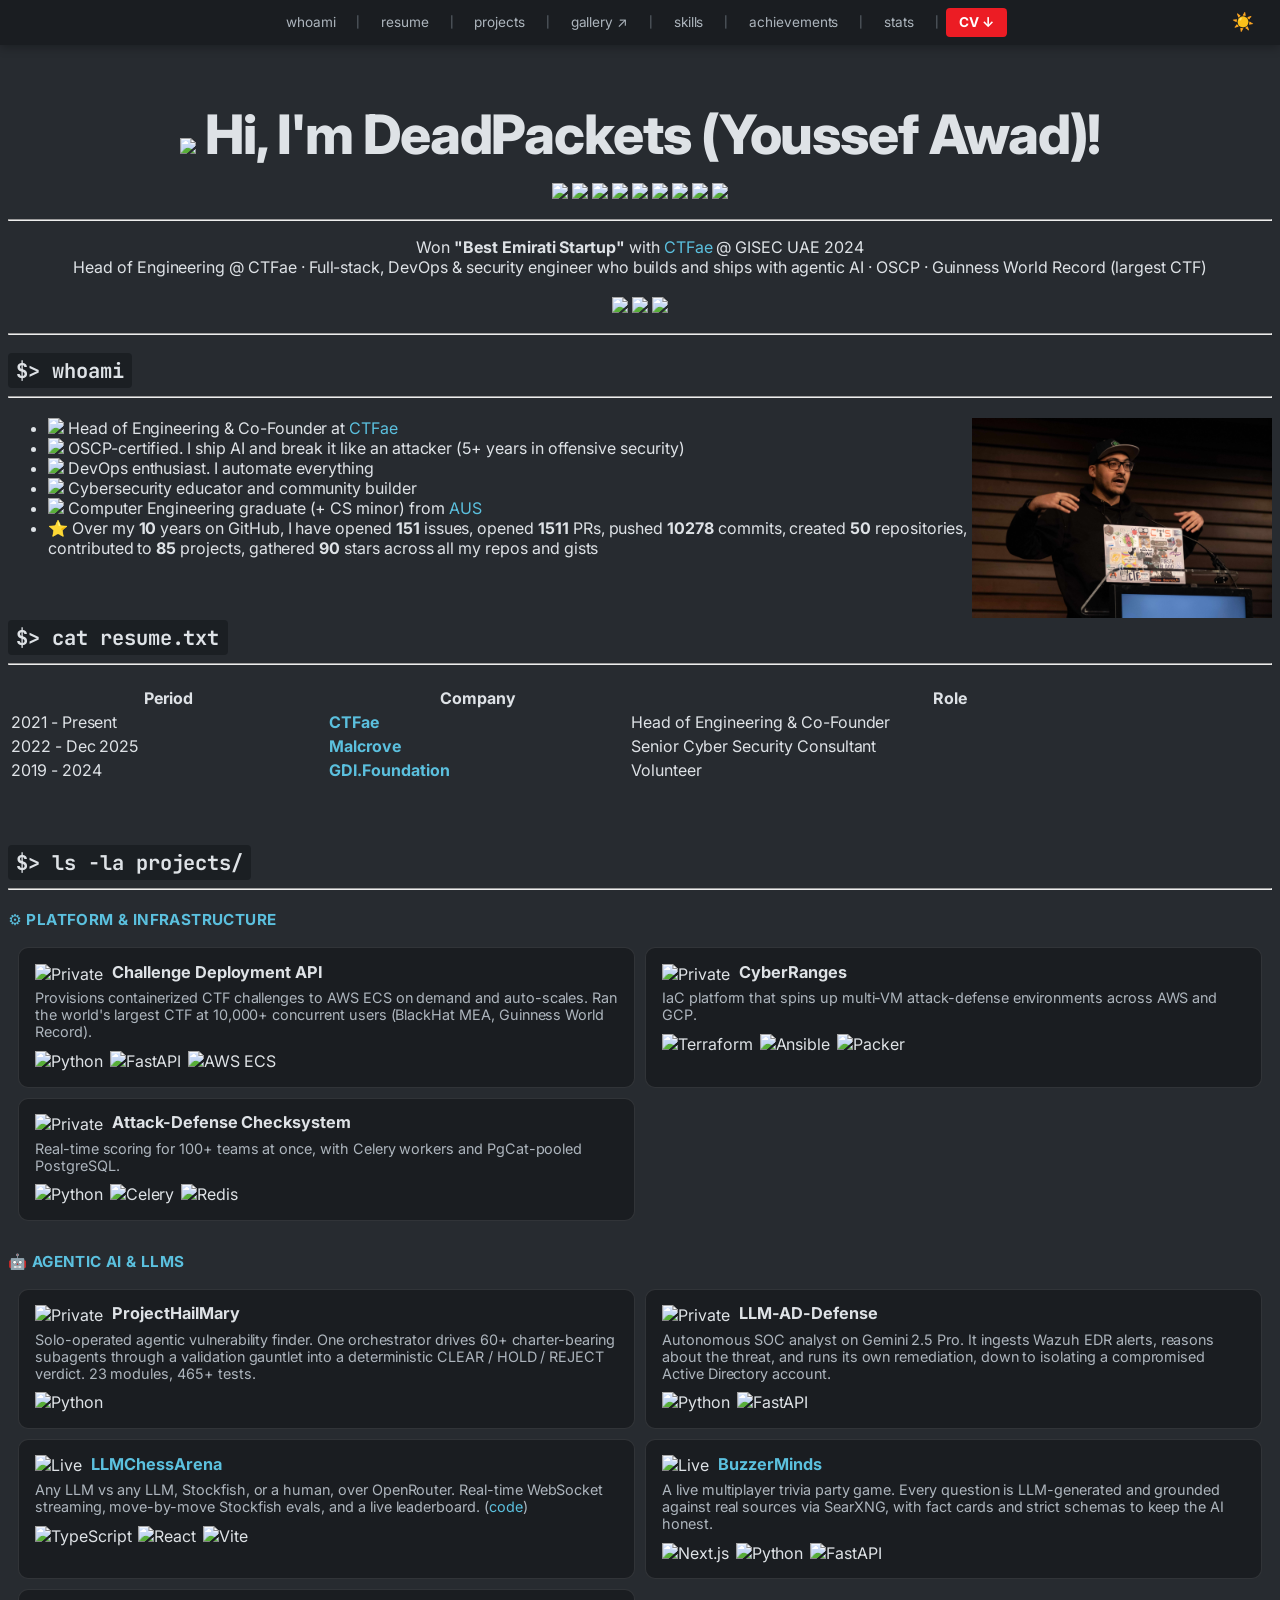
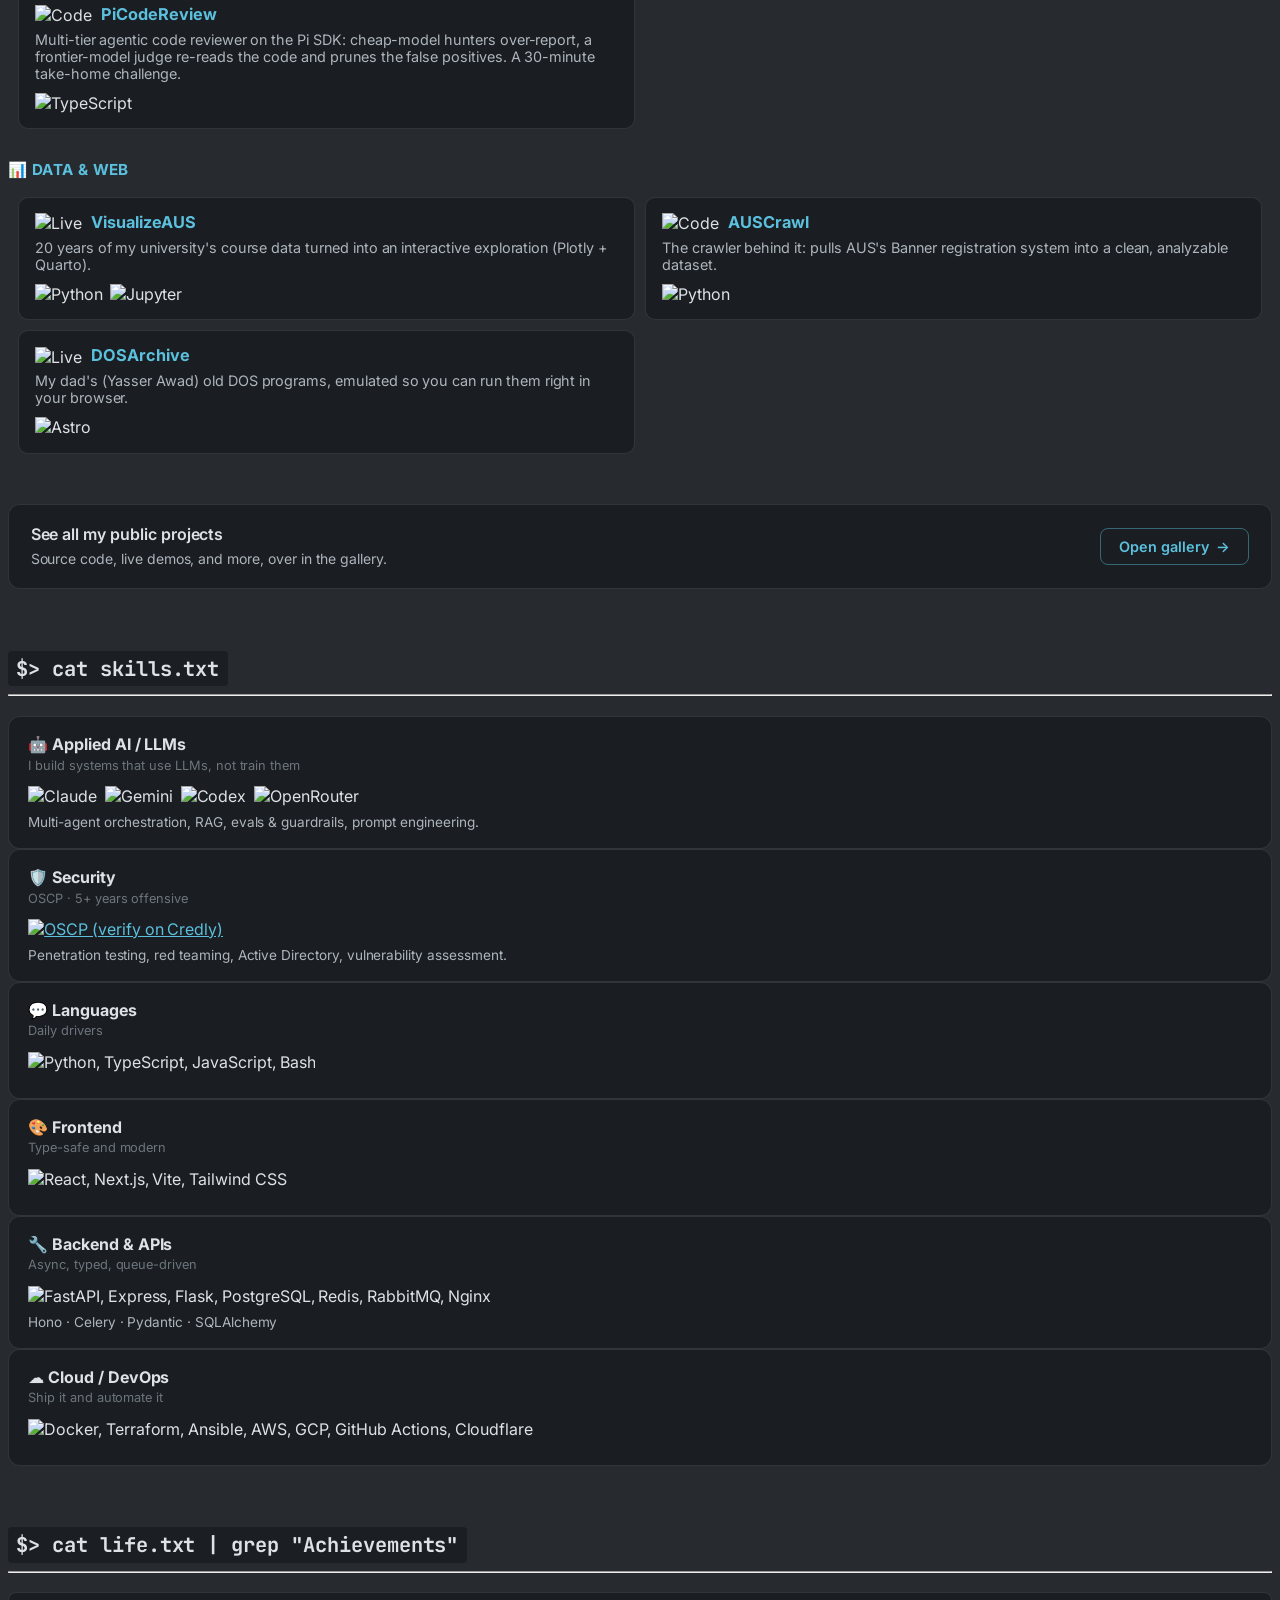
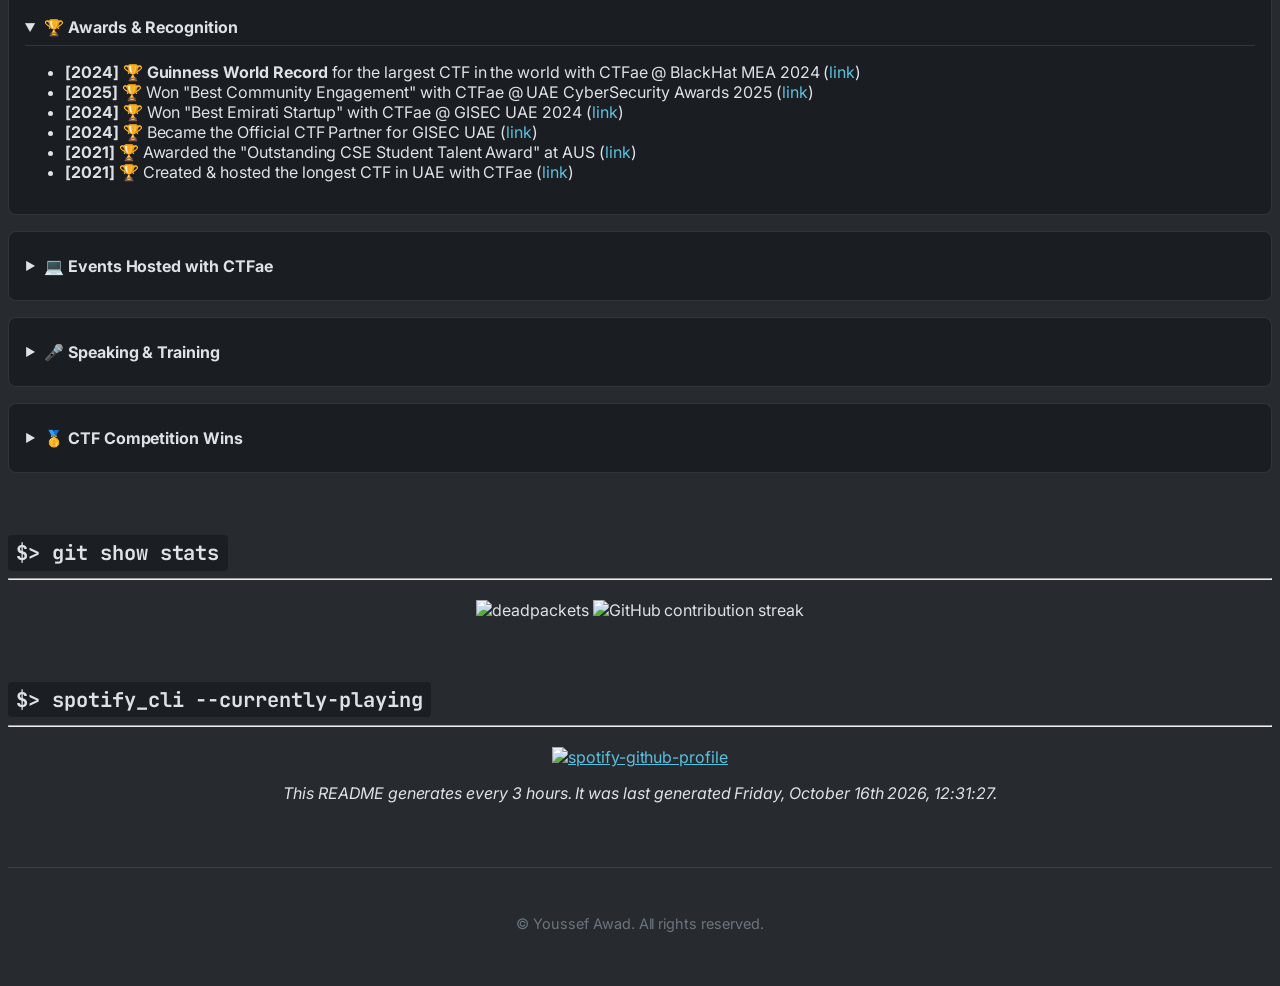
==== index.html @ e358bf17 "Update README.md and index.html with latest version" ====
<!doctype html>
<html lang="en" data-theme="dark">

<head>
	<meta charset="utf-8">
	<meta name="viewport" content="width=device-width, initial-scale=1, shrink-to-fit=no">
	<title>DeadPackets (Youssef Awad)</title>
	<meta name="generator" content="pandoc">
	<meta name="title" content="DeadPackets (Youssef Awad)">
	<meta name="description"
		content="Cybersecurity researcher, developer, and Head of Engineering at CTFae. Won 'Best Emirati Startup' @ GISEC UAE 2024.">
	<meta name="author" content="Youssef Awad">
	<meta name="keywords" content="cybersecurity, CTF, capture the flag, hacker, developer, DevOps, CTFae, Youssef Awad, DeadPackets">

	<!-- Canonical URL -->
	<link rel="canonical" href="https://deadpackets.pw/">

	<!-- Emoji Favicon -->
	<link rel="icon" href="data:image/svg+xml,<svg xmlns='http://www.w3.org/2000/svg' viewBox='0 0 100 100'><text y='.9em' font-size='90'>💀</text></svg>">

	<!-- Preconnect hints for faster loading -->
	<link rel="preconnect" href="https://img.shields.io" crossorigin>
	<link rel="preconnect" href="https://skillicons.dev" crossorigin>
	<link rel="preconnect" href="https://github-readme-stats-sigma-five.vercel.app" crossorigin>
	<link rel="preconnect" href="https://streak-stats.demolab.com" crossorigin>
	<link rel="preconnect" href="https://spotify-github-profile.kittinanx.com" crossorigin>
	<link rel="preconnect" href="https://bootswatch.com" crossorigin>

	<!-- Open Graph / Facebook -->
	<meta property="og:type" content="website">
	<meta property="og:url" content="https://deadpackets.pw/">
	<meta property="og:title" content="DeadPackets (Youssef Awad)">
	<meta property="og:description"
		content="Cybersecurity researcher, developer, and Head of Engineering at CTFae. Won 'Best Emirati Startup' @ GISEC UAE 2024.">
	<meta property="og:image" content="https://deadpackets.pw/me.jpg">

	<!-- Twitter -->
	<meta property="twitter:card" content="summary_large_image">
	<meta property="twitter:url" content="https://deadpackets.pw/">
	<meta property="twitter:title" content="DeadPackets (Youssef Awad)">
	<meta property="twitter:description"
		content="Cybersecurity researcher, developer, and Head of Engineering at CTFae. Won 'Best Emirati Startup' @ GISEC UAE 2024.">
	<meta property="twitter:image" content="https://deadpackets.pw/me.jpg">

	<!-- JSON-LD Structured Data -->
	<script type="application/ld+json">
	{
		"@context": "https://schema.org",
		"@type": "Person",
		"name": "Youssef Awad",
		"alternateName": "DeadPackets",
		"url": "https://deadpackets.pw",
		"image": "https://deadpackets.pw/me.jpg",
		"jobTitle": "Head of Engineering & Co-Founder",
		"worksFor": {
			"@type": "Organization",
			"name": "CTFae",
			"url": "https://ctf.ae"
		},
		"alumniOf": {
			"@type": "CollegeOrUniversity",
			"name": "American University of Sharjah"
		},
		"knowsAbout": ["Cybersecurity", "Capture The Flag", "DevOps", "Python", "Docker", "Red Teaming"],
		"sameAs": [
			"https://github.com/DeadPackets",
			"https://linkedin.com/in/youssef-awad",
			"https://x.com/deadpackets",
			"https://instagram.com/deadpackets",
			"https://t.me/deadpackets"
		]
	}
	</script>

	<link rel="stylesheet" href="https://bootswatch.com/5/slate/bootstrap.min.css" />
	<link rel="preconnect" href="https://fonts.googleapis.com">
	<link rel="preconnect" href="https://fonts.gstatic.com" crossorigin>
	<link rel="stylesheet" href="https://fonts.googleapis.com/css2?family=Inter:wght@400;500;600;700;800&family=JetBrains+Mono:wght@400;500;700&display=swap">
	<script src="https://unpkg.com/scrollreveal@4"></script>

	<style>
		/* ========== CSS Custom Properties for Theming ========== */
		:root {
			--bg-primary: #272b30;
			--bg-secondary: #1a1d21;
			--bg-tertiary: #32383e;
			--text-primary: #dee2e6;
			--text-secondary: #adb5bd;
			--text-muted: #6c757d;
			--accent-color: #5bc0de;
			--accent-hover: #46b8da;
			--code-bg: rgb(27, 31, 35);
			--border-color: rgba(255, 255, 255, 0.1);
			--nav-bg: rgba(26, 29, 33, 0.95);
			--shadow: 0 2px 10px rgba(0, 0, 0, 0.3);
		}

		[data-theme="light"] {
			--bg-primary: #f8f9fa;
			--bg-secondary: #ffffff;
			--bg-tertiary: #e9ecef;
			--text-primary: #212529;
			--text-secondary: #495057;
			--text-muted: #6c757d;
			--accent-color: #0d6efd;
			--accent-hover: #0b5ed7;
			--code-bg: #e9ecef;
			--border-color: rgba(0, 0, 0, 0.1);
			--nav-bg: rgba(255, 255, 255, 0.95);
			--shadow: 0 2px 10px rgba(0, 0, 0, 0.1);
			--link-color: #0d6efd;
		}

		/* ========== Base Styles ========== */
		html {
			scroll-behavior: smooth;
			scroll-padding-top: 70px;
		}

		body {
			background-color: var(--bg-primary);
			color: var(--text-primary);
			transition: background-color 0.3s ease, color 0.3s ease;
		}

		[data-theme="light"] body {
			background-color: var(--bg-primary);
		}

		/* ========== Links ========== */
		a {
			color: var(--accent-color);
			transition: color 0.2s ease;
		}

		a:hover {
			color: var(--accent-hover);
		}

		[data-theme="light"] a {
			color: var(--link-color);
		}

		[data-theme="light"] a:hover {
			color: var(--accent-hover);
		}

		/* ========== Code & Pre Styles ========== */
		code, pre {
			font-family: 'JetBrains Mono', 'Fira Code', 'Monaco', 'Consolas', monospace;
		}

		code {
			padding: .2em .4em;
			margin: 0;
			font-size: 85%;
			background-color: var(--code-bg);
			color: var(--text-primary);
			border-radius: 4px;
			transition: background-color 0.3s ease;
		}

		pre {
			background-color: var(--code-bg);
			padding: 1rem;
			border-radius: 8px;
			overflow-x: auto;
		}

		/* ========== Navigation Bar ========== */
		.navbar-custom {
			position: fixed;
			top: 0;
			left: 0;
			right: 0;
			z-index: 1000;
			background: var(--nav-bg);
			backdrop-filter: blur(10px);
			-webkit-backdrop-filter: blur(10px);
			box-shadow: var(--shadow);
			padding: 0.5rem 1rem;
			transition: all 0.3s ease;
		}

		.navbar-custom .nav-links {
			display: flex;
			justify-content: center;
			align-items: center;
			gap: 0.5rem;
			flex-wrap: wrap;
		}

		.navbar-custom .nav-link {
			color: var(--text-secondary);
			text-decoration: none;
			padding: 0.4rem 0.8rem;
			border-radius: 4px;
			font-size: 0.85rem;
			transition: all 0.2s ease;
		}

		.navbar-custom .nav-link:hover {
			color: var(--accent-color);
			background: var(--bg-tertiary);
		}

		.navbar-custom .nav-separator {
			color: var(--text-muted);
			font-size: 0.7rem;
		}

		.navbar-custom .nav-cv {
			background: #EC1C24;
			color: white !important;
			font-weight: bold;
		}

		.navbar-custom .nav-cv:hover {
			background: #c91920;
			color: white !important;
		}

		.theme-toggle {
			background: none;
			border: none;
			color: var(--text-secondary);
			cursor: pointer;
			padding: 0.4rem 0.6rem;
			border-radius: 4px;
			font-size: 1.1rem;
			transition: all 0.2s ease;
			position: absolute;
			right: 1rem;
		}

		.theme-toggle:hover {
			background: var(--bg-tertiary);
			color: var(--accent-color);
		}

		/* ========== Main Container ========== */
		#main {
			padding-top: 60px;
		}

		/* ========== Details/Collapsible Sections ========== */
		details {
			background-color: var(--bg-secondary);
			border: 1px solid var(--border-color);
			border-radius: 8px;
			padding: 1rem;
			margin-bottom: 1rem;
			transition: all 0.3s ease;
		}

		details:hover {
			border-color: var(--accent-color);
		}

		details summary {
			cursor: pointer;
			font-weight: bold;
			padding: 0.5rem 0;
			list-style: none;
			display: flex;
			align-items: center;
			gap: 0.5rem;
		}

		details summary::-webkit-details-marker {
			display: none;
		}

		details summary::before {
			content: '▶';
			font-size: 0.7rem;
			transition: transform 0.2s ease;
		}

		details[open] summary::before {
			transform: rotate(90deg);
		}

		details summary:hover {
			color: var(--accent-color);
		}

		details[open] summary {
			margin-bottom: 0.5rem;
			border-bottom: 1px solid var(--border-color);
			padding-bottom: 0.5rem;
		}

		/* ========== Tables ========== */
		.table-responsive-wrapper {
			overflow-x: auto;
			-webkit-overflow-scrolling: touch;
		}

		table {
			width: 100%;
		}

		/* ========== Images ========== */
		img {
			opacity: 0;
			transition: opacity 0.5s ease;
		}

		img.loaded {
			opacity: 1;
		}

		/* ========== Back to Top Button ========== */
		.back-to-top {
			position: fixed;
			bottom: 2rem;
			right: 2rem;
			width: 45px;
			height: 45px;
			background: var(--accent-color);
			color: white;
			border: none;
			border-radius: 50%;
			cursor: pointer;
			display: flex;
			align-items: center;
			justify-content: center;
			font-size: 1.2rem;
			box-shadow: var(--shadow);
			opacity: 0;
			visibility: hidden;
			transform: translateY(20px);
			transition: all 0.3s ease;
			z-index: 999;
		}

		.back-to-top.visible {
			opacity: 1;
			visibility: visible;
			transform: translateY(0);
		}

		.back-to-top:hover {
			background: var(--accent-hover);
			transform: translateY(-3px);
		}

		/* ========== Footer ========== */
		.footer {
			text-align: center;
			padding: 2rem 0;
			margin-top: 3rem;
			border-top: 1px solid var(--border-color);
			color: var(--text-muted);
			font-size: 0.9rem;
		}

		/* ========== Animations ========== */
		.fade-in {
			opacity: 0;
			transform: translateY(20px);
			transition: opacity 0.6s ease, transform 0.6s ease;
		}

		.fade-in.visible {
			opacity: 1;
			transform: translateY(0);
		}

		/* ========== Mobile Responsiveness ========== */
		@media (max-width: 768px) {
			.navbar-custom {
				padding: 0.4rem 0.5rem;
			}

			.navbar-custom .nav-link {
				padding: 0.3rem 0.5rem;
				font-size: 0.75rem;
			}

			.navbar-custom .nav-separator {
				display: none;
			}

			.theme-toggle {
				position: static;
				margin-left: auto;
			}

			.navbar-custom .nav-links {
				gap: 0.2rem;
			}

			#main {
				padding-top: 50px;
			}

			html {
				scroll-padding-top: 60px;
			}

			.back-to-top {
				bottom: 1rem;
				right: 1rem;
				width: 40px;
				height: 40px;
			}

			img[align="right"] {
				float: none !important;
				display: block;
				margin: 1rem auto !important;
				max-width: 250px;
			}

			table {
				font-size: 0.85rem;
			}

			h1 {
				font-size: 1.5rem;
			}

			h2 {
				font-size: 1.25rem;
			}
		}

		@media (max-width: 480px) {
			.navbar-custom .nav-link {
				padding: 0.25rem 0.4rem;
				font-size: 0.7rem;
			}
		}

		/* ========== Print Styles ========== */
		@media print {
			.navbar-custom,
			.back-to-top,
			.theme-toggle,
			#spotify-section,
			.footer {
				display: none !important;
			}

			body {
				background: white !important;
				color: black !important;
			}

			#main {
				padding-top: 0 !important;
			}

			a {
				color: black !important;
				text-decoration: underline;
			}

			details {
				border: 1px solid #ccc;
			}

			details[open] {
				break-inside: avoid;
			}

			img {
				max-width: 100% !important;
				opacity: 1 !important;
			}

			code, pre {
				background: #f5f5f5 !important;
				color: black !important;
			}
		}

		/* ========== Projects: Badge Grid ========== */
		.proj-grid .cat {
			color: var(--accent-color);
			font-weight: 700;
			font-size: .95rem;
			letter-spacing: .4px;
			text-transform: uppercase;
			margin: 1.3rem 0 .5rem;
		}
		.proj-grid table {
			width: 100%;
			border-collapse: separate;
			border-spacing: 10px;
			margin: 0;
		}
		.proj-grid td {
			width: 50%;
			background: var(--bg-secondary);
			border: 1px solid var(--border-color);
			border-radius: 10px;
			padding: .85rem 1rem;
			vertical-align: top;
			transition: border-color .2s ease, transform .2s ease;
		}
		.proj-grid td:hover {
			border-color: var(--accent-color);
			transform: translateY(-2px);
		}
		.proj-grid td:empty {
			background: none;
			border: none;
		}
		.proj-name {
			font-weight: 700;
			font-size: 1.02rem;
		}
		.proj-desc {
			color: var(--text-secondary);
			font-size: .9rem;
			margin: .35rem 0 .55rem;
		}
		.proj-grid .badges img {
			margin: 2px 3px 2px 0;
			vertical-align: middle;
		}
		.status-badge {
			vertical-align: middle;
			margin-right: .35rem;
		}

		/* ========== Skills: Competency Cards ========== */
		.compcard {
			background: var(--bg-secondary);
			border: 1px solid var(--border-color);
			border-radius: 12px;
			padding: 1.1rem 1.2rem;
			height: 100%;
			transition: transform .2s ease, border-color .2s ease;
		}
		.compcard:hover {
			transform: translateY(-4px);
			border-color: var(--accent-color);
		}
		.compcard h5 {
			margin: 0 0 .2rem;
			font-size: 1rem;
			display: flex;
			align-items: center;
			gap: .5rem;
		}
		.compcard .sub {
			color: var(--text-muted);
			font-size: .8rem;
			margin-bottom: .7rem;
		}
		.compcard .icons {
			margin-bottom: .4rem;
		}
		.compcard .icons img {
			margin: 2px 4px 2px 0;
			vertical-align: middle;
		}
		.compcard .txt {
			color: var(--text-secondary);
			font-size: .85rem;
		}

		/* Badge Grid: stack to one column on mobile */
		@media (max-width: 768px) {
			.proj-grid table,
			.proj-grid tbody,
			.proj-grid tr,
			.proj-grid td {
				display: block;
				width: 100%;
			}
			.proj-grid td:empty {
				display: none;
			}
		}

		/* ========== Refined Typography & Feel ========== */
		body {
			font-family: 'Inter', system-ui, -apple-system, 'Segoe UI', Roboto, sans-serif;
			-webkit-font-smoothing: antialiased;
			-moz-osx-font-smoothing: grayscale;
			letter-spacing: -0.003em;
			background-image: radial-gradient(900px 520px at 50% -8%, rgba(91, 192, 222, 0.10), transparent 62%);
		}
		[data-theme="light"] body {
			background-image: radial-gradient(900px 520px at 50% -8%, rgba(13, 110, 253, 0.07), transparent 62%);
		}

		/* Hero name */
		#main h1 {
			font-weight: 800;
			font-size: clamp(2rem, 5.2vw, 3.4rem);
			letter-spacing: -0.02em;
			line-height: 1.12;
			margin-bottom: 1.1rem;
		}

		/* Generous section rhythm */
		#main section {
			margin-bottom: 4rem !important;
			scroll-margin-top: 84px;
		}

		/* Animated underline for text links (excludes badge/image links) */
		#main a:not(:has(img)) {
			text-decoration: none;
			background-image: linear-gradient(var(--accent-color), var(--accent-color));
			background-size: 0% 1.5px;
			background-position: 0 100%;
			background-repeat: no-repeat;
			transition: background-size 0.25s ease, color 0.2s ease;
		}
		#main a:not(:has(img)):hover {
			background-size: 100% 1.5px;
		}

		/* Card hover depth */
		.appcard,
		.compcard,
		.proj-grid td {
			transition: transform 0.2s ease, border-color 0.2s ease, box-shadow 0.25s ease;
		}
		.appcard:hover,
		.compcard:hover,
		.proj-grid td:hover {
			box-shadow: 0 14px 34px -16px rgba(0, 0, 0, 0.55);
		}

		/* Header social badge hover lift */
		#main p[align="center"] a img {
			transition: transform 0.18s ease, filter 0.18s ease;
		}
		#main p[align="center"] a:hover img {
			transform: translateY(-2px);
			filter: brightness(1.08);
		}

		/* Public-projects gallery callout — subtle banner, text left / button right */
		.gallery-callout {
			display: flex;
			align-items: center;
			justify-content: space-between;
			gap: 1.5rem;
			margin: 2.5rem 0 1rem;
			padding: 1.05rem 1.35rem;
			background: var(--bg-secondary);
			border: 1px solid var(--border-color);
			border-radius: 12px;
		}
		.gallery-callout-text {
			line-height: 1.55;
		}
		.gallery-callout-text strong {
			font-weight: 600;
			font-size: 1rem;
			color: var(--text-primary);
		}
		.gallery-callout-text span {
			font-size: 0.875rem;
			color: var(--text-secondary);
		}
		#main a.gallery-cta {
			flex-shrink: 0;
			display: inline-flex;
			align-items: center;
			gap: 0.45rem;
			padding: 0.55rem 1.15rem;
			font-weight: 600;
			font-size: 0.9rem;
			color: var(--accent-color);
			background: transparent;
			border: 1px solid color-mix(in srgb, var(--accent-color) 45%, transparent);
			border-radius: 8px;
			text-decoration: none;
			background-image: none;
			white-space: nowrap;
			transition: background-color 0.2s ease, border-color 0.2s ease, transform 0.2s ease;
		}
		#main a.gallery-cta:hover {
			background-color: color-mix(in srgb, var(--accent-color) 12%, transparent);
			border-color: var(--accent-color);
			transform: translateY(-1px);
		}
		.gallery-cta-arrow {
			transition: transform 0.2s ease;
		}
		#main a.gallery-cta:hover .gallery-cta-arrow {
			transform: translateX(3px);
		}
		@media (max-width: 600px) {
			.gallery-callout {
				flex-direction: column;
				align-items: flex-start;
				gap: 0.9rem;
			}
		}

		/* Visible keyboard focus */
		a:focus-visible,
		button:focus-visible,
		summary:focus-visible,
		[tabindex]:focus-visible {
			outline: 2px solid var(--accent-color);
			outline-offset: 3px;
			border-radius: 6px;
		}

		/* Active nav item (scrollspy) */
		.navbar-custom .nav-link.active {
			color: var(--accent-color);
			background: var(--bg-tertiary);
		}

		/* Respect reduced motion */
		@media (prefers-reduced-motion: reduce) {
			*,
			*::before,
			*::after {
				animation-duration: 0.001ms !important;
				transition-duration: 0.001ms !important;
				scroll-behavior: auto !important;
			}
			html {
				scroll-behavior: auto;
			}
			section,
			.fade-in {
				opacity: 1 !important;
				transform: none !important;
			}
			img {
				opacity: 1 !important;
			}
		}
	</style>
</head>

<body>
	<!-- Navigation Bar -->
	<nav class="navbar-custom" role="navigation" aria-label="Main navigation">
		<div class="nav-links">
			<a href="#-whoami" class="nav-link">whoami</a>
			<span class="nav-separator">|</span>
			<a href="#-cat-resumetxt" class="nav-link">resume</a>
			<span class="nav-separator">|</span>
			<a href="#-ls--la-projects" class="nav-link">projects</a>
			<span class="nav-separator">|</span>
			<a href="https://projects.deadpackets.pw" class="nav-link" target="_blank" rel="noopener">gallery ↗</a>
			<span class="nav-separator">|</span>
			<a href="#-cat-skillstxt" class="nav-link">skills</a>
			<span class="nav-separator">|</span>
			<a href="#-cat-lifetxt--grep-achievements" class="nav-link">achievements</a>
			<span class="nav-separator">|</span>
			<a href="#-git-show-stats" class="nav-link">stats</a>
			<span class="nav-separator">|</span>
			<a href="resume/Youssef-Awad-CV.pdf" class="nav-link nav-cv" download>CV ↓</a>
			<button class="theme-toggle" onclick="toggleTheme()" aria-label="Toggle dark/light theme" title="Toggle theme">
				🌙
			</button>
		</div>
	</nav>

	<!-- Main Content -->
	<div class="container" id="main">
		<div class="row my-5">
			<div class="col">
				<h1 align="center"><img src="https://media.giphy.com/media/hvRJCLFzcasrR4ia7z/giphy.gif" width="32"> Hi, I'm DeadPackets (Youssef Awad)!</h1>

    <p align="center">
      <a href="mailto:youssef@ctf.ae"><img src="https://img.shields.io/badge/Email-D14836?style=flat&logo=gmail&logoColor=white" /></a>
      <a href="https://deadpackets.pw/pgp"><img src="https://img.shields.io/badge/PGP-4D4D4D?style=flat&logo=gnuprivacyguard&logoColor=white" /></a>
      <a href="https://t.me/deadpackets"><img src="https://img.shields.io/badge/Telegram-2CA5E0?style=flat&logo=telegram&logoColor=white" /></a>
      <a href="https://discord.com/users/deadpackets"><img src="https://img.shields.io/badge/Discord-5865F2?style=flat&logo=discord&logoColor=white" /></a>
      <a href="https://instagram.com/deadpackets"><img src="https://img.shields.io/badge/Instagram-E4405F?style=flat&logo=instagram&logoColor=white" /></a>
      <a href="https://x.com/deadpackets"><img src="https://img.shields.io/badge/X-000000?style=flat&logo=x&logoColor=white" /></a>
      <a href="https://www.linkedin.com/in/youssef-awad/"><img src="https://img.shields.io/badge/LinkedIn-0077B5?style=flat&logo=data:image/svg%2Bxml;base64,[base64]" /></a>
      <a href="https://www.twitch.tv/deadpackets"><img src="https://img.shields.io/badge/Twitch-9146FF?style=flat&logo=twitch&logoColor=white" /></a>
      <a href="https://open.spotify.com/user/r876i9nhmpdg2qe0wrc9rsace?si=59a116007ba54bce"><img src="https://img.shields.io/badge/Spotify-1ED760?&style=flat&logo=spotify&logoColor=white" /></a>
    </p>

    <hr />
    <p align="center">
      Won <b>"Best Emirati Startup"</b> with <a href="https://ctf.ae">CTFae</a> @ GISEC UAE 2024<br/>
      Head of Engineering @ CTFae · Full-stack, DevOps &amp; security engineer who builds and ships with agentic AI · OSCP · Guinness World Record (largest CTF)<br/><br/>
      <a href="resume/Youssef-Awad-CV.pdf"><img src="https://img.shields.io/badge/Download_CV-PDF-EC1C24?style=for-the-badge&logo=adobeacrobatreader&logoColor=white" /></a>
      <img src="https://img.shields.io/badge/Open_to_Opportunities-00C853?style=for-the-badge&logoColor=white" />
      <img src="https://img.shields.io/badge/UAE_(GMT+4)-0A66C2?style=for-the-badge&logo=googlemaps&logoColor=white" />
    </p>

    <hr />
    <section id="-whoami" class="level2">
    <h2><code>$&gt; whoami</code></h2>
    <img align="right" src="me.jpg" width="300" />

    <ul>
    <li><img src="https://emojis.slackmojis.com/emojis/images/1547582922/5197/party_blob.gif" width="16" /> Head of Engineering &amp; Co-Founder at <a href="https://ctf.ae">CTFae</a></li>
    <li><img src="https://emojis.slackmojis.com/emojis/images/1579644131/7581/elmofire.gif?" width="16" /> OSCP-certified. I ship AI and break it like an attacker (5+ years in offensive security)</li>
    <li><img src="https://meritt-gifs.s3-us-west-1.amazonaws.com/reaction/heart-pixel-spin.gif" width="16" /> DevOps enthusiast. I automate everything</li>
    <li><img src="https://meritt-gifs.s3-us-west-1.amazonaws.com/nerd-life/matrix.gif" width="16" /> Cybersecurity educator and community builder</li>
    <li><img src="https://emojis.slackmojis.com/emojis/images/1596524176/9908/blobhelp.png" width="16" /> Computer Engineering graduate (+ CS minor) from <a href="https://www.aus.edu">AUS</a></li>
    <li>⭐ Over my <strong>10</strong> years on GitHub, I have opened <strong>151</strong> issues, opened <strong>1511</strong> PRs, pushed <strong>10278</strong> commits, created <strong>50</strong> repositories, contributed to <strong>85</strong> projects, gathered <strong>90</strong> stars across all my repos and gists</li>
    </ul>
    </section>
    <section id="-cat-resumetxt" class="level2">
    <h2><code>$&gt; cat resume.txt</code></h2>
    <table>
    <thead>
    <tr class="header">
    <th>Period</th>
    <th>Company</th>
    <th>Role</th>
    </tr>
    </thead>
    <tbody>
    <tr class="odd">
    <td>2021 - Present</td>
    <td><a href="https://ctf.ae"><strong>CTFae</strong></a></td>
    <td>Head of Engineering &amp; Co-Founder</td>
    </tr>
    <tr class="even">
    <td>2022 - Dec 2025</td>
    <td><a href="https://malcrove.com"><strong>Malcrove</strong></a></td>
    <td>Senior Cyber Security Consultant</td>
    </tr>
    <tr class="odd">
    <td>2019 - 2024</td>
    <td><a href="https://gdi.foundation"><strong>GDI.Foundation</strong></a></td>
    <td>Volunteer</td>
    </tr>
    </tbody>
    </table>
    </section>
    <section id="-ls--la-projects" class="level2">
    <h2><code>$&gt; ls -la projects/</code></h2>
    <div class="proj-grid">
    <div class="cat">⚙️ Platform &amp; Infrastructure</div>
    <table>
    <tr>
    <td>
    <img class="status-badge" src="https://img.shields.io/badge/Private-484f58?style=flat-square" alt="Private" />
    <span class="proj-name">Challenge Deployment API</span>
    <div class="proj-desc">Provisions containerized CTF challenges to AWS ECS on demand and auto-scales. Ran the world's largest CTF at 10,000+ concurrent users (BlackHat MEA, Guinness World Record).</div>
    <div class="badges"><img src="https://img.shields.io/badge/Python-3776AB?style=flat-square&logo=python&logoColor=white" alt="Python" /> <img src="https://img.shields.io/badge/FastAPI-009688?style=flat-square&logo=fastapi&logoColor=white" alt="FastAPI" /> <img src="https://img.shields.io/badge/AWS_ECS-FF9900?style=flat-square&logo=amazonwebservices&logoColor=white" alt="AWS ECS" /></div>
    </td>
    <td>
    <img class="status-badge" src="https://img.shields.io/badge/Private-484f58?style=flat-square" alt="Private" />
    <span class="proj-name">CyberRanges</span>
    <div class="proj-desc">IaC platform that spins up multi-VM attack-defense environments across AWS and GCP.</div>
    <div class="badges"><img src="https://img.shields.io/badge/Terraform-7B42BC?style=flat-square&logo=terraform&logoColor=white" alt="Terraform" /> <img src="https://img.shields.io/badge/Ansible-EE0000?style=flat-square&logo=ansible&logoColor=white" alt="Ansible" /> <img src="https://img.shields.io/badge/Packer-02A8EF?style=flat-square&logo=packer&logoColor=white" alt="Packer" /></div>
    </td>
    </tr>
    <tr>
    <td>
    <img class="status-badge" src="https://img.shields.io/badge/Private-484f58?style=flat-square" alt="Private" />
    <span class="proj-name">Attack-Defense Checksystem</span>
    <div class="proj-desc">Real-time scoring for 100+ teams at once, with Celery workers and PgCat-pooled PostgreSQL.</div>
    <div class="badges"><img src="https://img.shields.io/badge/Python-3776AB?style=flat-square&logo=python&logoColor=white" alt="Python" /> <img src="https://img.shields.io/badge/Celery-37814A?style=flat-square&logo=celery&logoColor=white" alt="Celery" /> <img src="https://img.shields.io/badge/Redis-FF4438?style=flat-square&logo=redis&logoColor=white" alt="Redis" /></div>
    </td>
    <td></td>
    </tr>
    </table>
    <div class="cat">🤖 Agentic AI &amp; LLMs</div>
    <table>
    <tr>
    <td>
    <img class="status-badge" src="https://img.shields.io/badge/Private-484f58?style=flat-square" alt="Private" />
    <span class="proj-name">ProjectHailMary</span>
    <div class="proj-desc">Solo-operated agentic vulnerability finder. One orchestrator drives 60+ charter-bearing subagents through a validation gauntlet into a deterministic CLEAR / HOLD / REJECT verdict. 23 modules, 465+ tests.</div>
    <div class="badges"><img src="https://img.shields.io/badge/Python-3776AB?style=flat-square&logo=python&logoColor=white" alt="Python" /></div>
    </td>
    <td>
    <img class="status-badge" src="https://img.shields.io/badge/Private-484f58?style=flat-square" alt="Private" />
    <span class="proj-name">LLM-AD-Defense</span>
    <div class="proj-desc">Autonomous SOC analyst on Gemini 2.5 Pro. It ingests Wazuh EDR alerts, reasons about the threat, and runs its own remediation, down to isolating a compromised Active Directory account.</div>
    <div class="badges"><img src="https://img.shields.io/badge/Python-3776AB?style=flat-square&logo=python&logoColor=white" alt="Python" /> <img src="https://img.shields.io/badge/FastAPI-009688?style=flat-square&logo=fastapi&logoColor=white" alt="FastAPI" /></div>
    </td>
    </tr>
    <tr>
    <td>
    <img class="status-badge" src="https://img.shields.io/badge/Live-3fb950?style=flat-square" alt="Live" />
    <a class="proj-name" href="https://llmchess.deadpackets.pw">LLMChessArena</a>
    <div class="proj-desc">Any LLM vs any LLM, Stockfish, or a human, over OpenRouter. Real-time WebSocket streaming, move-by-move Stockfish evals, and a live leaderboard. (<a href="https://github.com/DeadPackets/LLMChessArena">code</a>)</div>
    <div class="badges"><img src="https://img.shields.io/badge/TypeScript-3178C6?style=flat-square&logo=typescript&logoColor=white" alt="TypeScript" /> <img src="https://img.shields.io/badge/React-20232A?style=flat-square&logo=react&logoColor=61DAFB" alt="React" /> <img src="https://img.shields.io/badge/Vite-646CFF?style=flat-square&logo=vite&logoColor=white" alt="Vite" /></div>
    </td>
    <td>
    <img class="status-badge" src="https://img.shields.io/badge/Live-3fb950?style=flat-square" alt="Live" />
    <a class="proj-name" href="https://trivia.deadpackets.pw">BuzzerMinds</a>
    <div class="proj-desc">A live multiplayer trivia party game. Every question is LLM-generated and grounded against real sources via SearXNG, with fact cards and strict schemas to keep the AI honest.</div>
    <div class="badges"><img src="https://img.shields.io/badge/Next.js-000000?style=flat-square&logo=nextdotjs&logoColor=white" alt="Next.js" /> <img src="https://img.shields.io/badge/Python-3776AB?style=flat-square&logo=python&logoColor=white" alt="Python" /> <img src="https://img.shields.io/badge/FastAPI-009688?style=flat-square&logo=fastapi&logoColor=white" alt="FastAPI" /></div>
    </td>
    </tr>
    <tr>
    <td>
    <img class="status-badge" src="https://img.shields.io/badge/Code-1f6feb?style=flat-square&logo=github&logoColor=white" alt="Code" />
    <a class="proj-name" href="https://github.com/DeadPackets/PiCodeReview">PiCodeReview</a>
    <div class="proj-desc">Multi-tier agentic code reviewer on the Pi SDK: cheap-model hunters over-report, a frontier-model judge re-reads the code and prunes the false positives. A 30-minute take-home challenge.</div>
    <div class="badges"><img src="https://img.shields.io/badge/TypeScript-3178C6?style=flat-square&logo=typescript&logoColor=white" alt="TypeScript" /></div>
    </td>
    <td></td>
    </tr>
    </table>
    <div class="cat">📊 Data &amp; Web</div>
    <table>
    <tr>
    <td>
    <img class="status-badge" src="https://img.shields.io/badge/Live-3fb950?style=flat-square" alt="Live" />
    <a class="proj-name" href="https://projects.deadpackets.pw/VisualizeAUS/">VisualizeAUS</a>
    <div class="proj-desc">20 years of my university's course data turned into an interactive exploration (Plotly + Quarto).</div>
    <div class="badges"><img src="https://img.shields.io/badge/Python-3776AB?style=flat-square&logo=python&logoColor=white" alt="Python" /> <img src="https://img.shields.io/badge/Jupyter-F37626?style=flat-square&logo=jupyter&logoColor=white" alt="Jupyter" /></div>
    </td>
    <td>
    <img class="status-badge" src="https://img.shields.io/badge/Code-1f6feb?style=flat-square&logo=github&logoColor=white" alt="Code" />
    <a class="proj-name" href="https://github.com/DeadPackets/AUSCrawl">AUSCrawl</a>
    <div class="proj-desc">The crawler behind it: pulls AUS's Banner registration system into a clean, analyzable dataset.</div>
    <div class="badges"><img src="https://img.shields.io/badge/Python-3776AB?style=flat-square&logo=python&logoColor=white" alt="Python" /></div>
    </td>
    </tr>
    <tr>
    <td>
    <img class="status-badge" src="https://img.shields.io/badge/Live-3fb950?style=flat-square" alt="Live" />
    <a class="proj-name" href="https://projects.deadpackets.pw/DOSArchive/">DOSArchive</a>
    <div class="proj-desc">My dad's (Yasser Awad) old DOS programs, emulated so you can run them right in your browser.</div>
    <div class="badges"><img src="https://img.shields.io/badge/Astro-FF5D01?style=flat-square&logo=astro&logoColor=white" alt="Astro" /></div>
    </td>
    <td></td>
    </tr>
    </table>
    </div>

    <div class="gallery-callout">
    <div class="gallery-callout-text"><strong>See all my public projects</strong><br/><span>Source code, live demos, and more, over in the gallery.</span></div>
    <a class="gallery-cta" href="https://projects.deadpackets.pw">Open gallery <span class="gallery-cta-arrow">&rarr;</span></a>
    </div>

    </section>
    <section id="-cat-skillstxt" class="level2">
    <h2><code>$&gt; cat skills.txt</code></h2>
    <div class="row g-3 skills-grid">
    <div class="col-md-6">
    <div class="compcard">
    <h5>🤖 Applied AI / LLMs</h5>
    <div class="sub">I build systems that use LLMs, not train them</div>
    <div class="icons"><img src="https://img.shields.io/badge/Claude-D97757?style=flat-square&logo=anthropic&logoColor=white" alt="Claude" /> <img src="https://img.shields.io/badge/Gemini-8E75B2?style=flat-square&logo=googlegemini&logoColor=white" alt="Gemini" /> <img src="https://img.shields.io/badge/Codex-000000?style=flat-square&logo=data:image/svg%2Bxml;base64,[base64]%2BPC9zdmc%2B" alt="Codex" /> <img src="https://img.shields.io/badge/OpenRouter-6566F1?style=flat-square&logo=openrouter&logoColor=white" alt="OpenRouter" /></div>
    <div class="txt">Multi-agent orchestration, RAG, evals &amp; guardrails, prompt engineering.</div>
    </div>
    </div>
    <div class="col-md-6">
    <div class="compcard">
    <h5>🛡️ Security</h5>
    <div class="sub">OSCP · 5+ years offensive</div>
    <div class="icons"><a href="https://www.credly.com/badges/e1651a98-13a6-4fd1-8fb9-91622a6f46f2"><img src="https://img.shields.io/badge/OSCP-1A2332?style=flat-square&logo=kalilinux&logoColor=white" alt="OSCP (verify on Credly)" /></a></div>
    <div class="txt">Penetration testing, red teaming, Active Directory, vulnerability assessment.</div>
    </div>
    </div>
    <div class="col-md-6">
    <div class="compcard">
    <h5>💬 Languages</h5>
    <div class="sub">Daily drivers</div>
    <div class="icons"><img src="https://skillicons.dev/icons?i=py,ts,js,bash" height="36" alt="Python, TypeScript, JavaScript, Bash" /></div>
    </div>
    </div>
    <div class="col-md-6">
    <div class="compcard">
    <h5>🎨 Frontend</h5>
    <div class="sub">Type-safe and modern</div>
    <div class="icons"><img src="https://skillicons.dev/icons?i=react,nextjs,vite,tailwind" height="36" alt="React, Next.js, Vite, Tailwind CSS" /></div>
    </div>
    </div>
    <div class="col-md-6">
    <div class="compcard">
    <h5>🔧 Backend &amp; APIs</h5>
    <div class="sub">Async, typed, queue-driven</div>
    <div class="icons"><img src="https://skillicons.dev/icons?i=fastapi,express,flask,postgres,redis,rabbitmq,nginx" height="36" alt="FastAPI, Express, Flask, PostgreSQL, Redis, RabbitMQ, Nginx" /></div>
    <div class="txt">Hono · Celery · Pydantic · SQLAlchemy</div>
    </div>
    </div>
    <div class="col-md-6">
    <div class="compcard">
    <h5>☁️ Cloud / DevOps</h5>
    <div class="sub">Ship it and automate it</div>
    <div class="icons"><img src="https://skillicons.dev/icons?i=docker,terraform,ansible,aws,gcp,githubactions,cloudflare" height="36" alt="Docker, Terraform, Ansible, AWS, GCP, GitHub Actions, Cloudflare" /></div>
    </div>
    </div>
    </div>

    </section>
    <section id="-cat-lifetxt--grep-achievements" class="level2">
    <h2><code>$&gt; cat life.txt | grep "Achievements"</code></h2>
    <details open>
    <summary><b>🏆 Awards & Recognition</b></summary>

    <ul>
    <li><strong>[2024]</strong> 🏆 <strong>Guinness World Record</strong> for the largest CTF in the world with CTFae @ BlackHat MEA 2024 (<a href="https://x.com/Blackhatmea/status/1862171555683320251">link</a>)</li>
    <li><strong>[2025]</strong> 🏆 Won "Best Community Engagement" with CTFae @ UAE CyberSecurity Awards 2025 (<a href="https://www.linkedin.com/posts/ctfae_in-light-of-the-national-initiatives-that-activity-7341558348380524544-0lXN">link</a>)</li>
    <li><strong>[2024]</strong> 🏆 Won "Best Emirati Startup" with CTFae @ GISEC UAE 2024 (<a href="https://www.instagram.com/gisecglobal/p/C6Q2Ycbrejv">link</a>)</li>
    <li><strong>[2024]</strong> 🏆 Became the Official CTF Partner for GISEC UAE (<a href="https://twitter.com/CTFae/status/1662279732287746051">link</a>)</li>
    <li><strong>[2021]</strong> 🏆 Awarded the "Outstanding CSE Student Talent Award" at AUS (<a href="https://www.aus.edu/media/news/outstanding-computer-science-and-engineering-students-recognized-at-cse-annual-awards">link</a>)</li>
    <li><strong>[2021]</strong> 🏆 Created &amp; hosted the longest CTF in UAE with CTFae (<a href="https://ramadan.ctf.ae">link</a>)</li>
    </ul>
    </details>

    <details>
    <summary><b>💻 Events Hosted with CTFae</b></summary>

    <ul>
    <li><strong>[2025]</strong> Hosted the first ever Bug Bounty CTF @ DEFCON 33 (<a href="https://x.com/CTFae/status/1955398456899670141">link</a>)</li>
    <li><strong>[2025]</strong> Hosted the Dubai Cyber Security Challenge @ GITEX 2025 (<a href="https://www.linkedin.com/posts/descofficial_dubai-cybersecurity-gisec2025-ugcPost-7323753058398535680-vfpl">link</a>)</li>
    <li><strong>[2025]</strong> Hosted the Bahrain National CTF (<a href="https://www.linkedin.com/posts/fatma-ali-2a845928a_ctfbahrain-cybersecurity-ctfae-ugcPost-7354140444613652481-DJm6">link</a>)</li>
    <li><strong>[2025]</strong> Hosted BSides Nashville CTF (2nd year) (<a href="https://bsidesnash.org/ctf">link</a>)</li>
    <li><strong>[2024]</strong> Hosted CTF @ GITEX GLOBAL showcasing Cyber Drill technology (<a href="https://www.linkedin.com/posts/ctfae_after-a-week-of-online-qualifiers-20-elite-activity-7252717762324668416-N_PK">link</a>)</li>
    <li><strong>[2024]</strong> Hosted CTF for BSides Nashville (first USA CTF!) (<a href="https://x.com/bsidesnash/status/1755003862102990952">link</a>)</li>
    <li><strong>[2023]</strong> Hosted the ADQ CTF (<a href="https://www.linkedin.com/posts/ctfae_adq-in-partnership-with-malcrove-powered-activity-7151238726067593217-UpwB">link</a>)</li>
    <li><strong>[2023]</strong> Hosted CTF for BlackHat Saudi Arabia (<a href="https://x.com/Blackhatmea/status/1724806987886874656">link</a>)</li>
    <li><strong>[2023]</strong> Hosted CTF for GITEX Africa in Morocco (<a href="https://twitter.com/CTFae/status/1662279732287746051">link</a>)</li>
    <li><strong>[2023]</strong> Hosted CTF for HITB Amsterdam (<a href="https://twitter.com/CTFae/status/1649553232904048640">link</a>)</li>
    <li><strong>[2022]</strong> Hosted Dubai Police CTF (<a href="https://twitter.com/CTFae/status/1631349255330734080">link</a>)</li>
    <li><strong>[2022]</strong> Hosted CTF for the first BlackHat in Saudi Arabia (<a href="https://twitter.com/SAFCSP/status/1589351916286287872">link</a>)</li>
    <li><strong>[2022]</strong> Hosted CTF for Government of Thailand @ TBCERT (<a href="https://twitter.com/CTFae/status/1571053661564076040">link</a>)</li>
    <li><strong>[2021]</strong> Hosted the largest CTF in the Middle East @ AtHack (<a href="https://athack.com/capture-the-flag">link</a>)</li>
    <li><strong>[2021]</strong> Hosted jeopardy CTF @ HITB CyberWeek (<a href="https://cyberweek.ae/2021/jeopardy-ctf/">link</a>)</li>
    </ul>
    </details>

    <details>
    <summary><b>🎤 Speaking & Training</b></summary>

    <ul>
    <li><strong>[2024]</strong> Gave CTFae's first Cyber Drill workshop @ HITB SecConf Thailand (<a href="https://x.com/CTFae/status/1832755293404500239">link</a>)</li>
    <li><strong>[2024]</strong> Talk about CTFae's story and success @ CPX CyberAlley (<a href="https://www.linkedin.com/posts/cpxholding_cyberalley-entrepreneurship-ai-ugcPost-7244338301061500929-0ZCS">link</a>)</li>
    <li><strong>[2021]</strong> 2-day training in Attack Defense CTFs @ HITB SECCONF (<a href="https://www.youtube.com/watch?v=u9ypv7wY9o0">link_1</a>) (<a href="https://www.youtube.com/watch?v=sGk4trFj5sU">link_2</a>)</li>
    <li><strong>[2020]</strong> Demonstrated password stealing Windows attack @ GISEC (<a href="https://www.youtube.com/watch?v=EKp4WVupukY">link</a>)</li>
    <li><strong>[2019]</strong> Invited speaker @ DESC UAE</li>
    </ul>
    </details>

    <details>
    <summary><b>🥇 CTF Competition Wins</b></summary>

    <table>
    <thead>
    <tr class="header">
    <th>Year</th>
    <th>Place</th>
    <th>Competition</th>
    </tr>
    </thead>
    <tbody>
    <tr class="odd">
    <td>2021</td>
    <td>🥇 1st</td>
    <td>The Hunt SOCathon @ GISEC (<a href="https://www.linkedin.com/posts/cyberunittech_cyberunittech-socathon-gisec2021-activity-6806306706688118784-SogR">link</a>)</td>
    </tr>
    <tr class="even">
    <td>2020</td>
    <td>🥇 1st</td>
    <td>CyberKnight CTF (<a href="https://www.linkedin.com/feed/update/urn:li:activity:6709742565509369856">link</a>)</td>
    </tr>
    <tr class="odd">
    <td>2020</td>
    <td>🥇 1st</td>
    <td>CyberTalents UAE Regional CTF (<a href="https://cybertalents.com/competitions/uae-national-cybersecurity-ctf-2020/teams">link</a>)</td>
    </tr>
    <tr class="even">
    <td>2020</td>
    <td>🥇 1st</td>
    <td>HITB Lockdown CTF (<a href="https://www.ctftech.com/events/open-battle-ctf/">link</a>)</td>
    </tr>
    <tr class="odd">
    <td>2019</td>
    <td>🥇 1st</td>
    <td>CyberBattle Of The Emirates (<a href="https://www.eyeofriyadh.com/news/details/cyber-battle-of-the-emirates-victors-crowned-as-future-cyber-warriors-turn-up-the-heat-in-abu-dhabi-during-hitb-cyberweek-2019">link</a>)</td>
    </tr>
    <tr class="even">
    <td>2019</td>
    <td>🥈 2nd</td>
    <td>HITB AI Challenge (<a href="https://www.aus.edu/media/news/team-led-by-aus-computer-engineering-student-wins-2nd-place-in-ai-competition">link</a>)</td>
    </tr>
    <tr class="odd">
    <td>2019</td>
    <td>🥉 3rd</td>
    <td>CyberTalents Arab Regional CTF (<a href="https://cybertalents.com/competitions/arab-regional-cyber-security-ctf-2019/teams">link</a>)</td>
    </tr>
    <tr class="even">
    <td>2019</td>
    <td>🥇 1st</td>
    <td>CyberTalents UAE Regional CTF (<a href="https://cybertalents.com/competitions/final-uae-national-cyber-security-ctf-2019/teams">link</a>)</td>
    </tr>
    <tr class="odd">
    <td>2019</td>
    <td>🥇 1st</td>
    <td>Dubai Police CTF (<a href="https://trendingbusinessinsights.com/2019/02/25/three-winners-from-the-same-nationality-win-dubai-police-ctf-cybersecurity-challenge/">link</a>)</td>
    </tr>
    <tr class="even">
    <td>2018</td>
    <td>🥇 1st</td>
    <td>CyberQuest Attack &amp; Defence (<a href="https://twitter.com/UAECyberQuest/status/1049276160876658688">link</a>)</td>
    </tr>
    <tr class="odd">
    <td>2016</td>
    <td>🥇 1st</td>
    <td>CyberQuest CTF (<a href="https://gulfnews.com/uae/education/cyber-warriors-needed-to-protect-online-security-in-uae-1.1816234">link</a>)</td>
    </tr>
    <tr class="even">
    <td>2016</td>
    <td>🥈 2nd</td>
    <td>NYU CSAW Forensics CTF (<a href="https://sites.nyuad.nyu.edu/ccs-ad/csaw/">link</a>)</td>
    </tr>
    </tbody>
    </table>
    </details>

    </section>
    <section id="-git-show-stats" class="level2">
    <h2><code>$&gt; git show stats</code></h2>
    <p align="center">
      <img src="https://github-readme-stats-sigma-five.vercel.app/api?username=deadpackets&show_icons=true&cache_seconds=1800&count_private=true&theme=react" alt="deadpackets" />
      <img src="https://streak-stats.demolab.com/?user=DeadPackets&theme=react" alt="GitHub contribution streak" />
    </p>

    </section>
    <section id="-spotify_cli---currently-playing" class="level2">
    <h2><code>$&gt; spotify_cli --currently-playing</code></h2>
    <p align="center">
      <a href="https://spotify-github-profile.kittinanx.com/api/view?uid=r876i9nhmpdg2qe0wrc9rsace&redirect=true">
        <img src="https://spotify-github-profile.kittinanx.com/api/view?uid=r876i9nhmpdg2qe0wrc9rsace&cover_image=true&theme=spotify-embed&show_offline=false&background_color=121212&interchange=false&bar_color=53b14f&bar_color_cover=true&mode=dark" alt="spotify-github-profile" />
      </a>
    </p>

    <p align="center">
      <i>This README generates every 3 hours. It was last generated Friday, October 16th 2026, 12:31:27.</i>
    </p>

    </section>
			</div>
		</div>
	</div>

	<!-- Back to Top Button -->
	<button class="back-to-top" onclick="scrollToTop()" aria-label="Scroll to top" title="Back to top">
		↑
	</button>

	<!-- Footer -->
	<footer class="footer">
		<div class="container">
			<p>&copy; <span id="year"></span> Youssef Awad. All rights reserved.</p>
		</div>
	</footer>

	<!-- Bootstrap 5 Bundle (includes Popper) -->
	<script src="https://cdn.jsdelivr.net/npm/bootstrap@5.3.3/dist/js/bootstrap.bundle.min.js"
		integrity="sha384-YvpcrYf0tY3lHB60NNkmXc5s9fDVZLESaAA55NDzOxhy9GkcIdslK1eN7N6jIeHz"
		crossorigin="anonymous"></script>

	<script>
		// ========== Theme Toggle ==========
		function getPreferredTheme() {
			const stored = localStorage.getItem('theme');
			if (stored) return stored;
			return 'dark'; // Default to dark
		}

		function setTheme(theme) {
			document.documentElement.setAttribute('data-theme', theme);
			localStorage.setItem('theme', theme);
			updateThemeIcon(theme);
		}

		function updateThemeIcon(theme) {
			const btn = document.querySelector('.theme-toggle');
			if (btn) {
				btn.textContent = theme === 'dark' ? '☀️' : '🌙';
			}
		}

		function toggleTheme() {
			const current = document.documentElement.getAttribute('data-theme');
			const next = current === 'dark' ? 'light' : 'dark';
			setTheme(next);
		}

		// Initialize theme
		setTheme(getPreferredTheme());

		// ========== Back to Top Button ==========
		const backToTop = document.querySelector('.back-to-top');

		function handleScroll() {
			if (window.scrollY > 300) {
				backToTop.classList.add('visible');
			} else {
				backToTop.classList.remove('visible');
			}
		}

		function scrollToTop() {
			window.scrollTo({ top: 0, behavior: 'smooth' });
		}

		window.addEventListener('scroll', handleScroll, { passive: true });

		// ========== Image Loading Animation ==========
		function handleImageLoad() {
			document.querySelectorAll('img').forEach(img => {
				if (img.complete) {
					img.classList.add('loaded');
				} else {
					img.addEventListener('load', () => img.classList.add('loaded'));
					img.addEventListener('error', () => img.classList.add('loaded')); // Show even if error
				}
			});
		}

		// ========== ScrollReveal Animations ==========
		function initScrollReveal() {
			if (window.matchMedia('(prefers-reduced-motion: reduce)').matches) return;
			ScrollReveal().reveal('section', {
				delay: 100,
				distance: '24px',
				duration: 600,
				easing: 'cubic-bezier(0.22, 1, 0.36, 1)',
				origin: 'bottom',
				interval: 40,
				mobile: true
			});
		}

		// ========== Scrollspy: highlight active nav item ==========
		function initScrollSpy() {
			const links = Array.from(document.querySelectorAll('.navbar-custom .nav-link'))
				.filter(a => (a.getAttribute('href') || '').startsWith('#'));
			if (!links.length || !('IntersectionObserver' in window)) return;
			const map = new Map();
			links.forEach(a => {
				const sec = document.getElementById(a.getAttribute('href').slice(1));
				if (sec) map.set(sec, a);
			});
			if (!map.size) return;
			const obs = new IntersectionObserver(entries => {
				entries.forEach(e => {
					if (e.isIntersecting) {
						links.forEach(l => l.classList.remove('active'));
						const a = map.get(e.target);
						if (a) a.classList.add('active');
					}
				});
			}, { rootMargin: '-45% 0px -50% 0px', threshold: 0 });
			map.forEach((a, sec) => obs.observe(sec));
		}

		// ========== Bootstrap Fixes ==========
		function bootstrapFixes() {
			// Add table classes
			document.querySelectorAll('tr.header').forEach(el => {
				const table = el.closest('table');
				if (table) {
					table.classList.add('table', 'table-dark', 'table-condensed');
					// Wrap table for responsive scrolling
					if (!table.parentElement.classList.contains('table-responsive-wrapper')) {
						const wrapper = document.createElement('div');
						wrapper.className = 'table-responsive-wrapper';
						table.parentNode.insertBefore(wrapper, table);
						wrapper.appendChild(table);
					}
				}
			});

			// Add heading styles
			document.querySelectorAll('h2').forEach(el => {
				el.classList.add('mb-2');
				if (!el.querySelector('hr')) {
					el.insertAdjacentHTML('beforeend', '<hr />');
				}
			});

			// Add image classes
			document.querySelectorAll('img[align="right"]').forEach(el => {
				el.classList.add('mx-3', 'img-fluid');
			});

			// Add section classes
			document.querySelectorAll('section').forEach(el => {
				el.classList.add('mb-5');
			});

			// Add list item classes
			document.querySelectorAll('li').forEach(el => {
				el.classList.add('py-1');
			});

			// Mark Spotify section for print hiding
			const spotifySection = document.querySelector('[id*="spotify"]');
			if (spotifySection) {
				spotifySection.id = 'spotify-section';
			}
		}

		// ========== Dynamic Copyright Year ==========
		function updateCopyrightYear() {
			const yearEl = document.getElementById('year');
			if (yearEl) {
				yearEl.textContent = new Date().getFullYear();
			}
		}

		// ========== Initialize Everything ==========
		document.addEventListener('DOMContentLoaded', function() {
			bootstrapFixes();
			handleImageLoad();
			initScrollReveal();
			initScrollSpy();
			updateCopyrightYear();
		});
	</script>
</body>

</html>
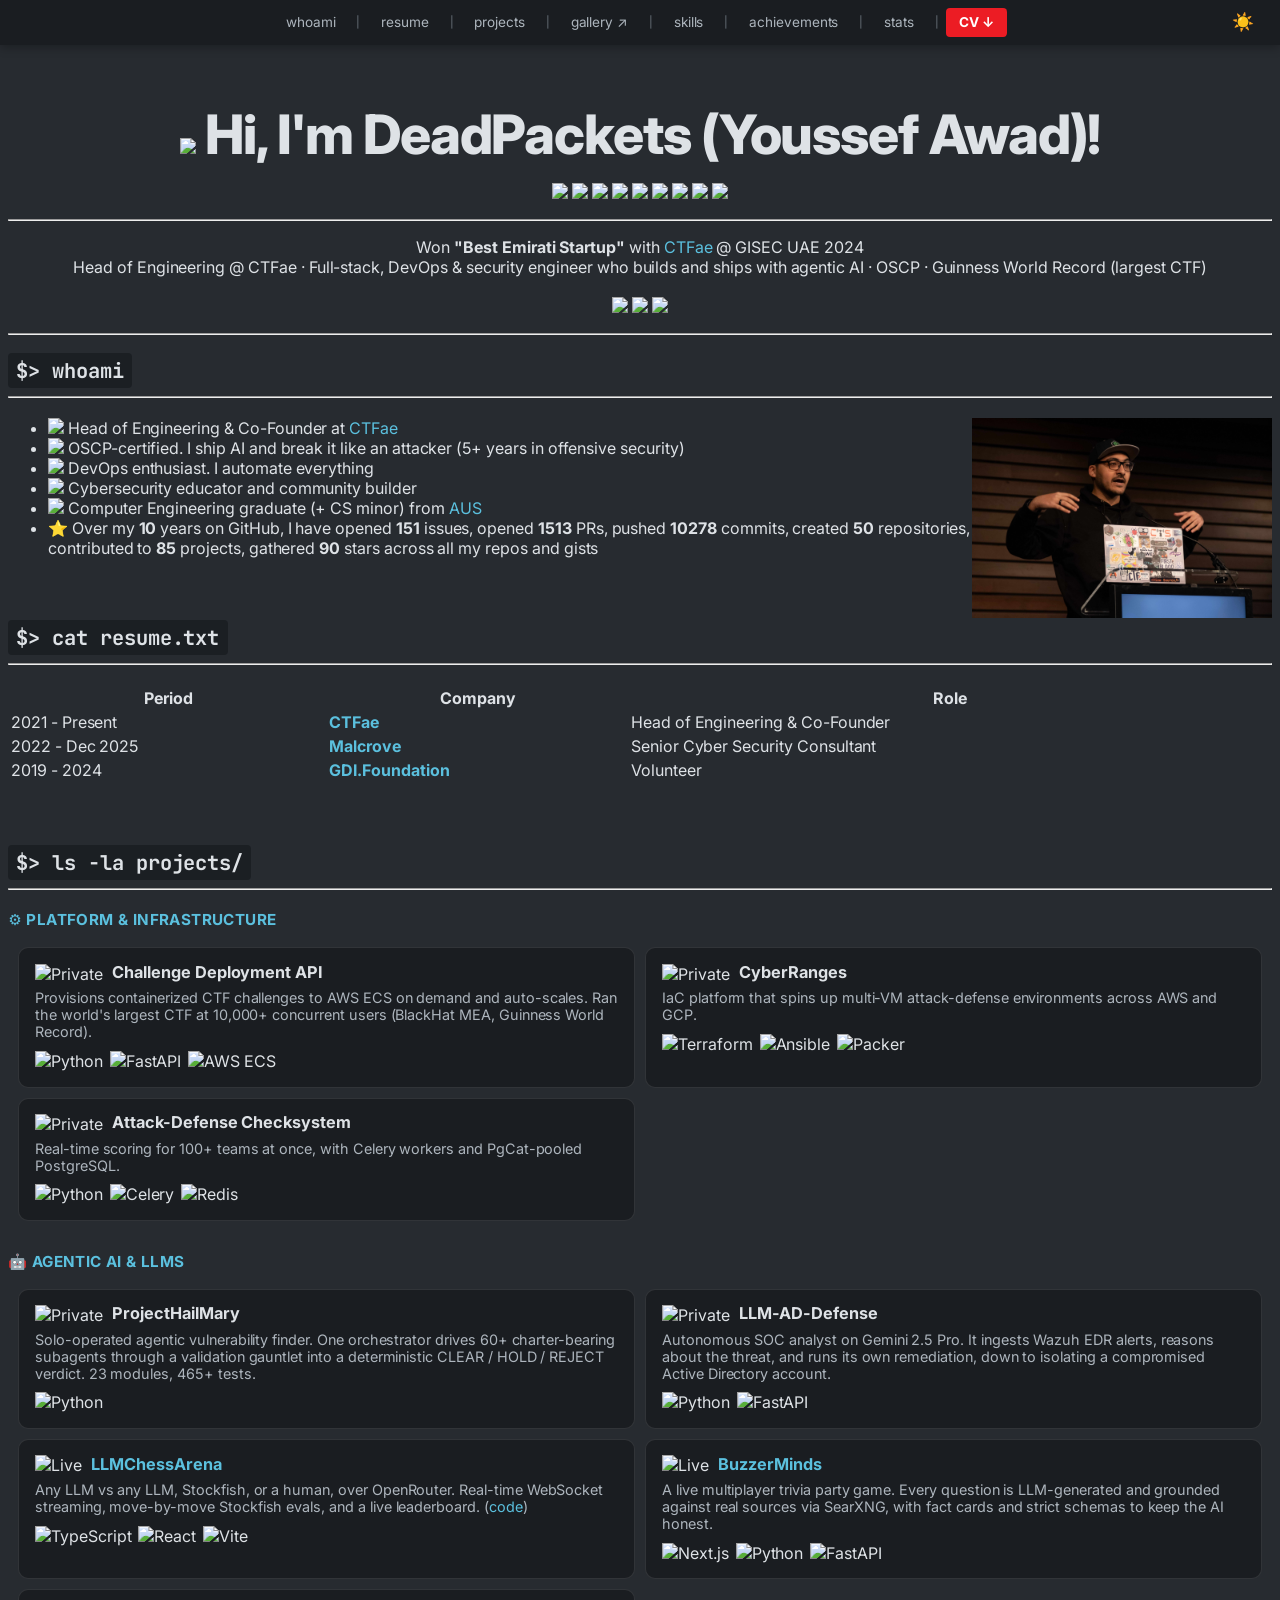
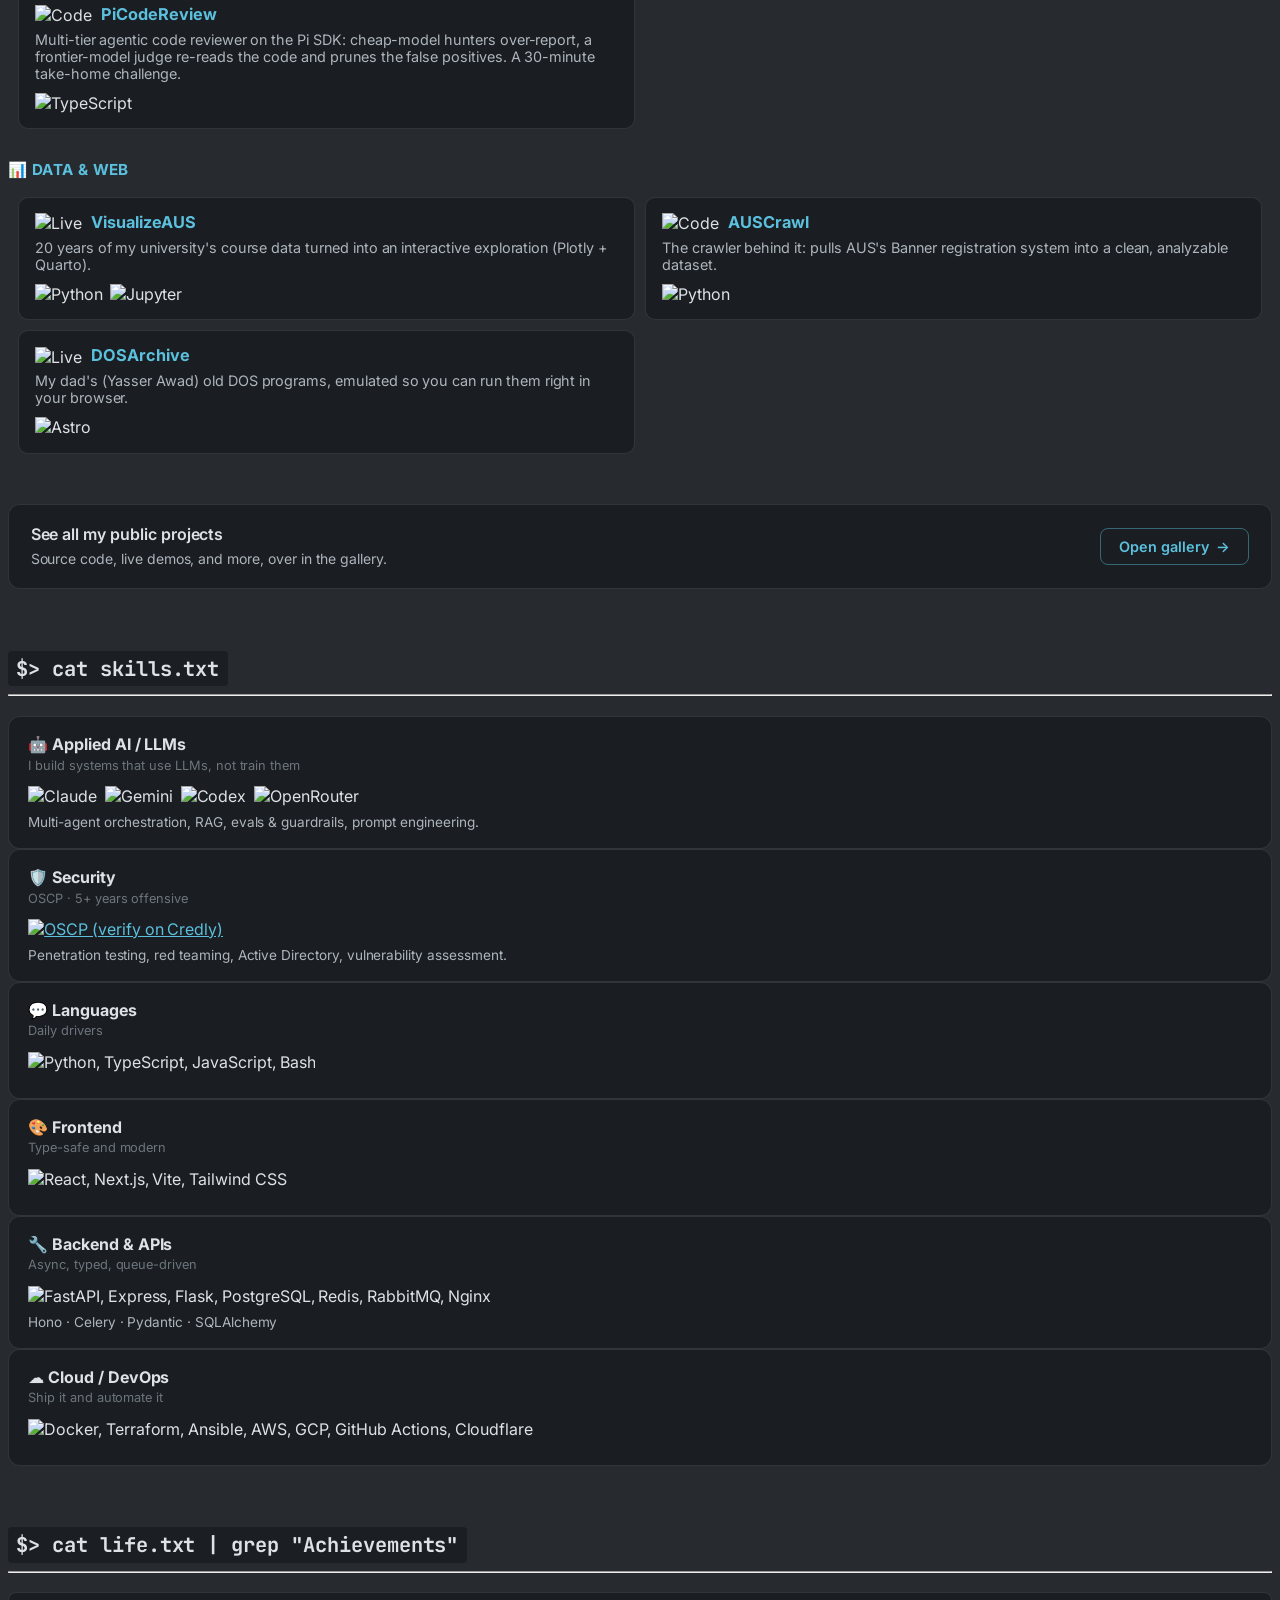
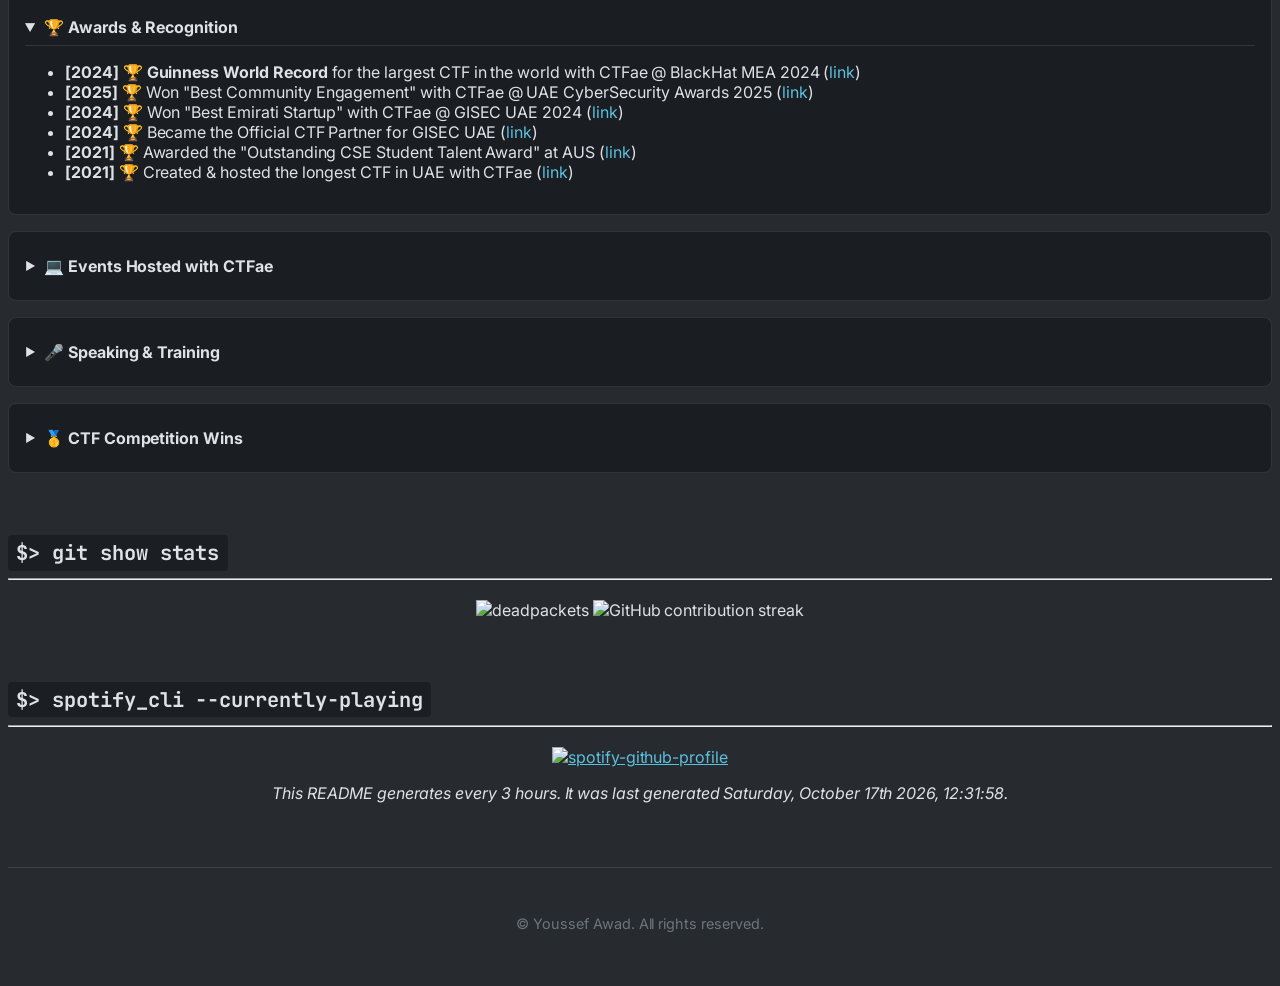
==== commit 79e53f14: "Update README.md and index.html with latest version" ====
--- a/index.html
+++ b/index.html
@@ -802,7 +802,7 @@
     <li><img src="https://meritt-gifs.s3-us-west-1.amazonaws.com/reaction/heart-pixel-spin.gif" width="16" /> DevOps enthusiast. I automate everything</li>
     <li><img src="https://meritt-gifs.s3-us-west-1.amazonaws.com/nerd-life/matrix.gif" width="16" /> Cybersecurity educator and community builder</li>
     <li><img src="https://emojis.slackmojis.com/emojis/images/1596524176/9908/blobhelp.png" width="16" /> Computer Engineering graduate (+ CS minor) from <a href="https://www.aus.edu">AUS</a></li>
-    <li>⭐ Over my <strong>10</strong> years on GitHub, I have opened <strong>151</strong> issues, opened <strong>1511</strong> PRs, pushed <strong>10278</strong> commits, created <strong>50</strong> repositories, contributed to <strong>85</strong> projects, gathered <strong>90</strong> stars across all my repos and gists</li>
+    <li>⭐ Over my <strong>10</strong> years on GitHub, I have opened <strong>151</strong> issues, opened <strong>1513</strong> PRs, pushed <strong>10278</strong> commits, created <strong>50</strong> repositories, contributed to <strong>85</strong> projects, gathered <strong>90</strong> stars across all my repos and gists</li>
     </ul>
     </section>
     <section id="-cat-resumetxt" class="level2">
@@ -1131,7 +1131,7 @@
     </p>
 
     <p align="center">
-      <i>This README generates every 3 hours. It was last generated Friday, October 16th 2026, 12:31:27.</i>
+      <i>This README generates every 3 hours. It was last generated Saturday, October 17th 2026, 12:31:58.</i>
     </p>
 
     </section>
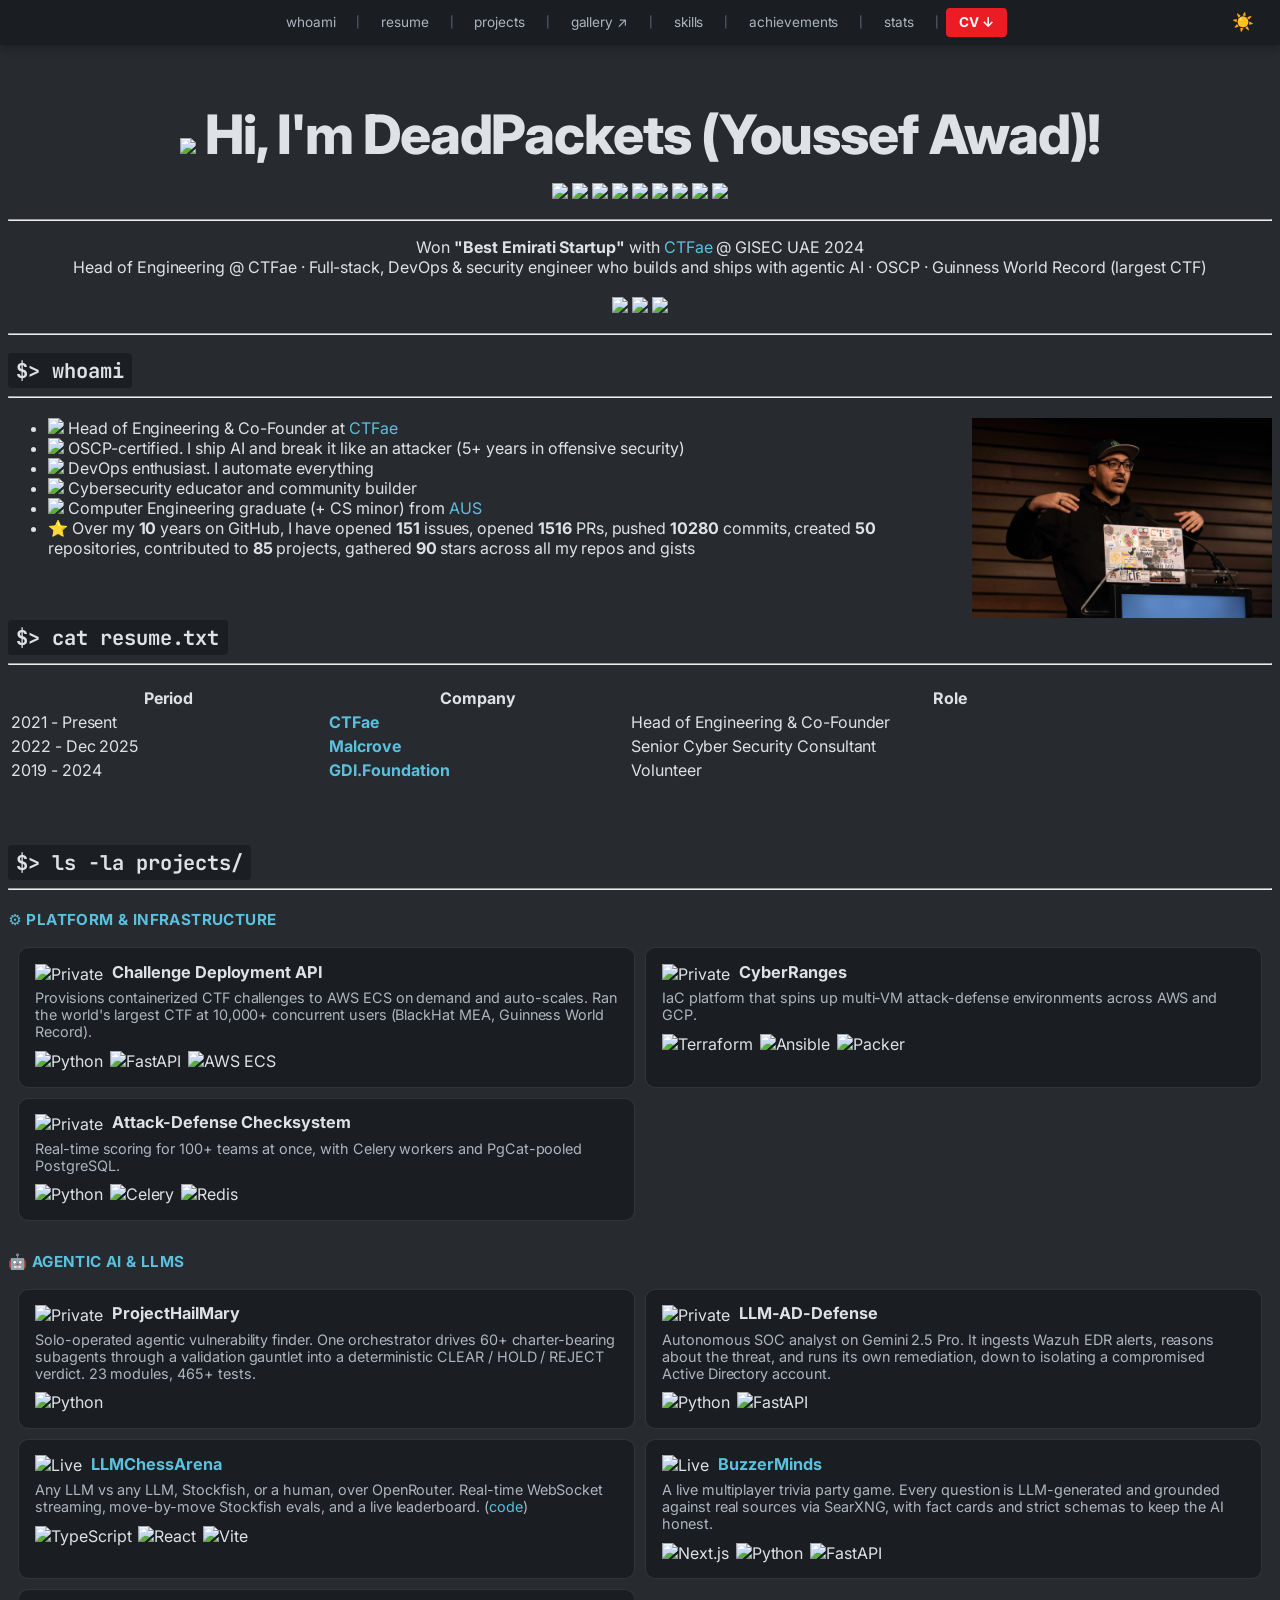
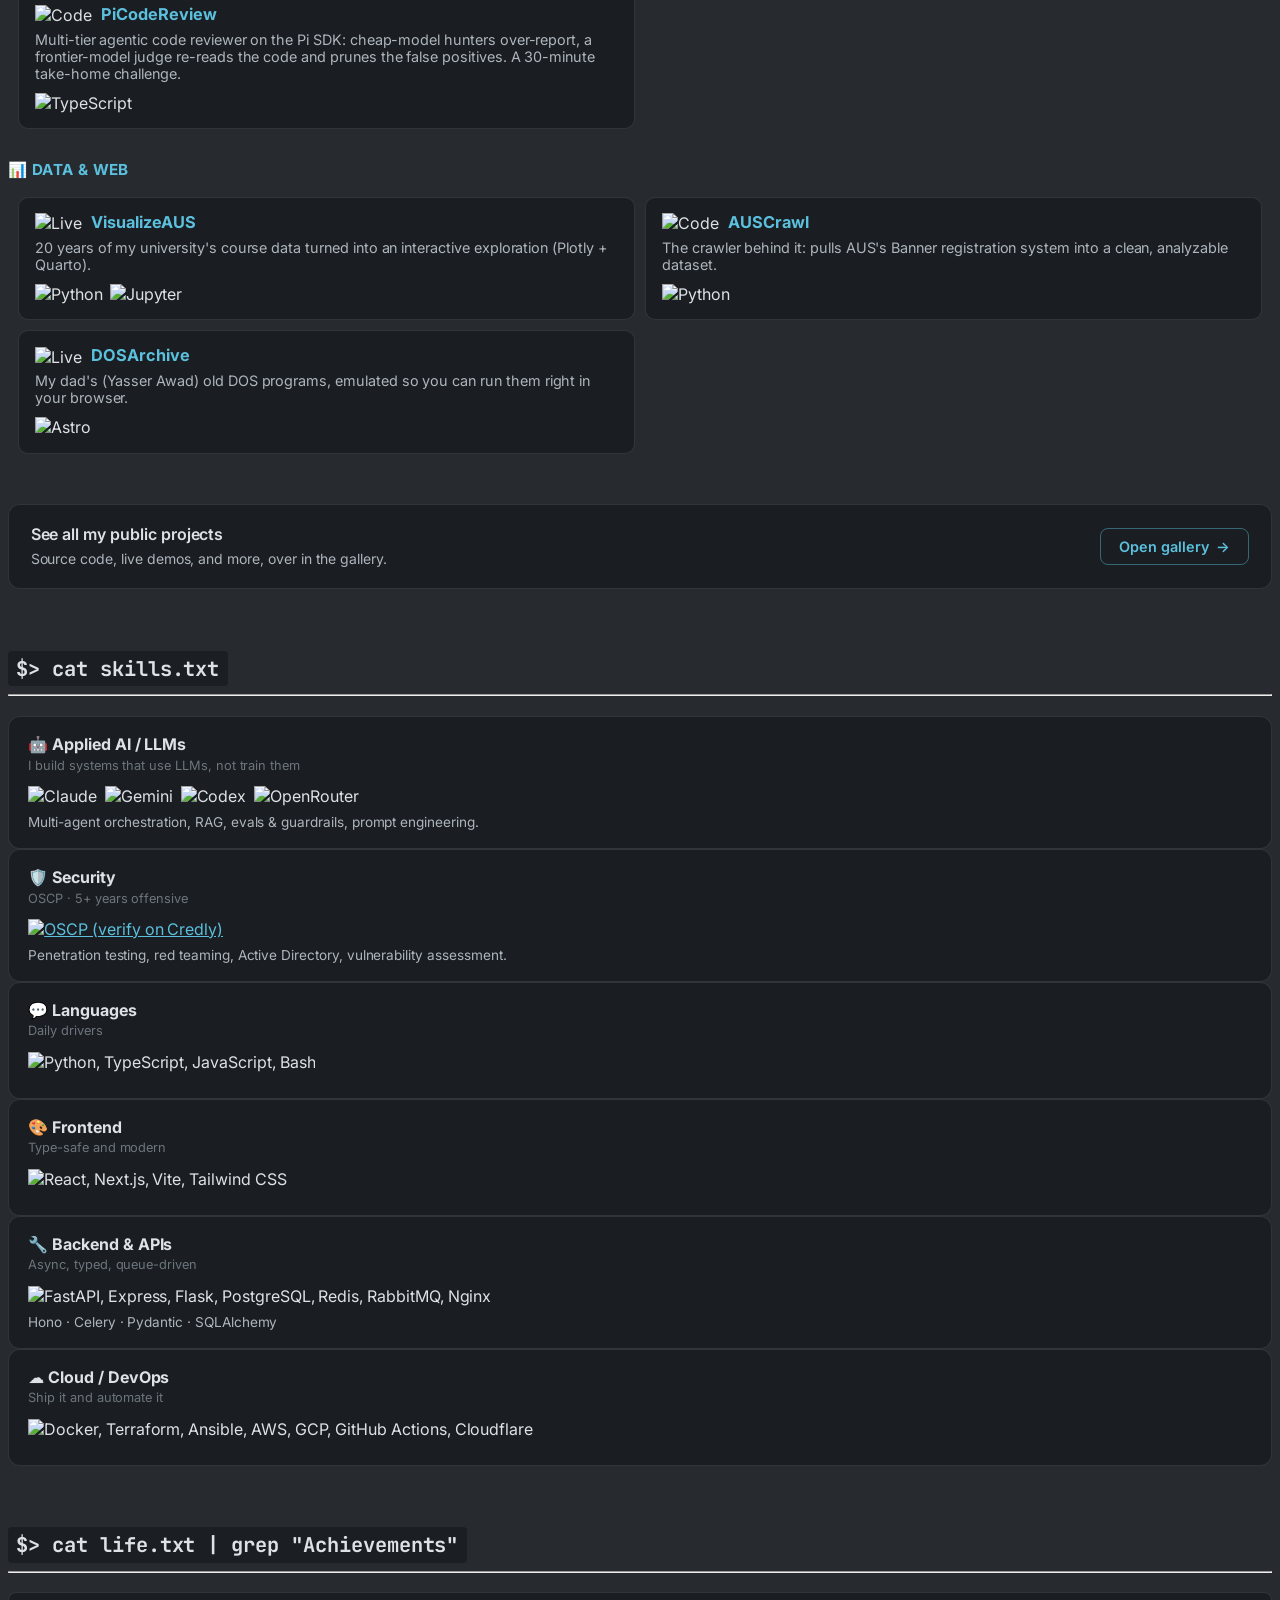
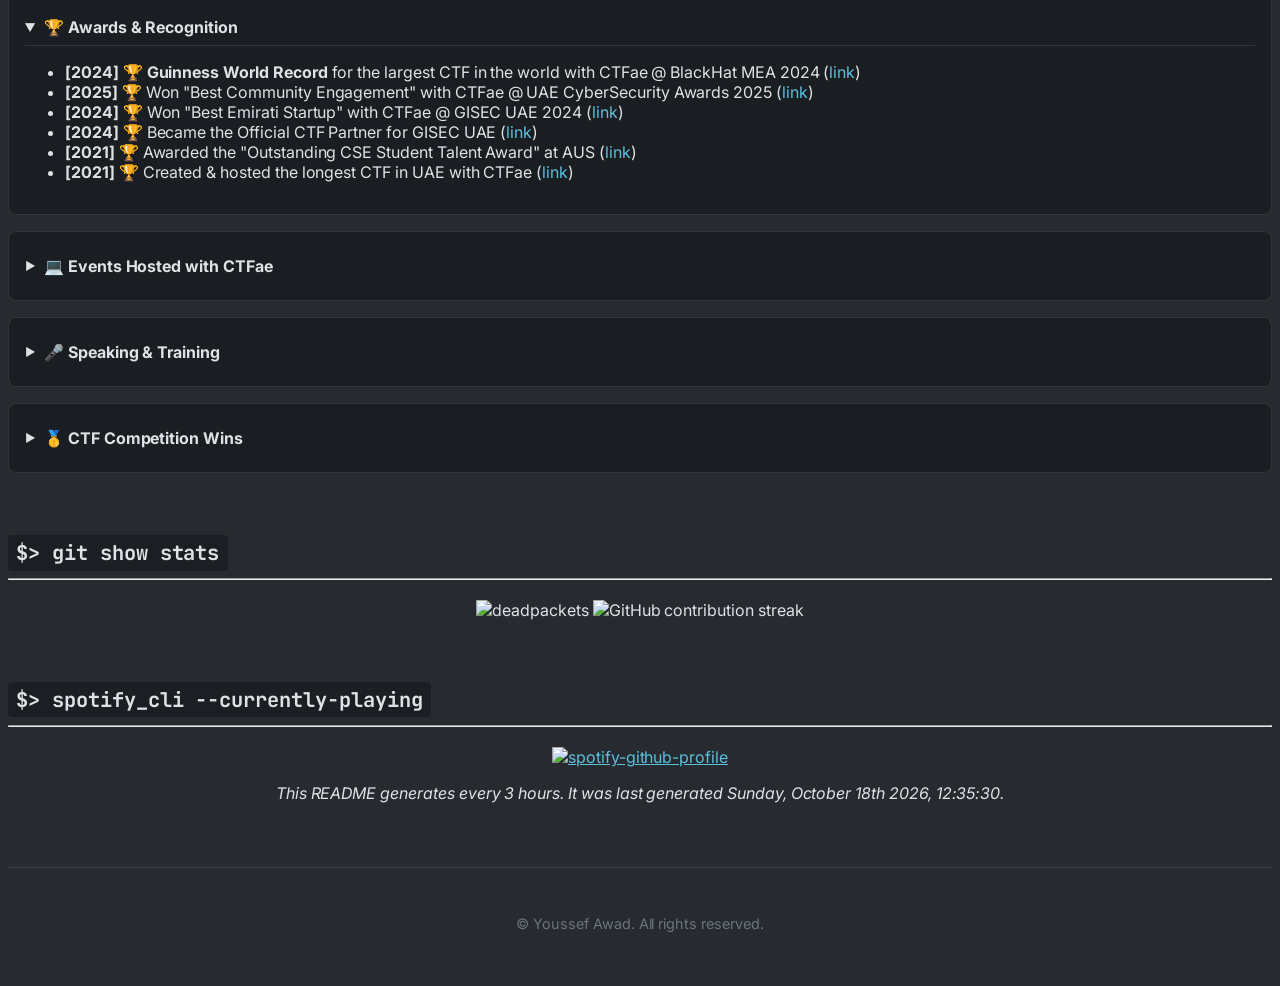
==== commit f1b8a8ca: "Update README.md and index.html with latest version" ====
--- a/index.html
+++ b/index.html
@@ -802,7 +802,7 @@
     <li><img src="https://meritt-gifs.s3-us-west-1.amazonaws.com/reaction/heart-pixel-spin.gif" width="16" /> DevOps enthusiast. I automate everything</li>
     <li><img src="https://meritt-gifs.s3-us-west-1.amazonaws.com/nerd-life/matrix.gif" width="16" /> Cybersecurity educator and community builder</li>
     <li><img src="https://emojis.slackmojis.com/emojis/images/1596524176/9908/blobhelp.png" width="16" /> Computer Engineering graduate (+ CS minor) from <a href="https://www.aus.edu">AUS</a></li>
-    <li>⭐ Over my <strong>10</strong> years on GitHub, I have opened <strong>151</strong> issues, opened <strong>1513</strong> PRs, pushed <strong>10278</strong> commits, created <strong>50</strong> repositories, contributed to <strong>85</strong> projects, gathered <strong>90</strong> stars across all my repos and gists</li>
+    <li>⭐ Over my <strong>10</strong> years on GitHub, I have opened <strong>151</strong> issues, opened <strong>1516</strong> PRs, pushed <strong>10280</strong> commits, created <strong>50</strong> repositories, contributed to <strong>85</strong> projects, gathered <strong>90</strong> stars across all my repos and gists</li>
     </ul>
     </section>
     <section id="-cat-resumetxt" class="level2">
@@ -1131,7 +1131,7 @@
     </p>
 
     <p align="center">
-      <i>This README generates every 3 hours. It was last generated Saturday, October 17th 2026, 12:31:58.</i>
+      <i>This README generates every 3 hours. It was last generated Sunday, October 18th 2026, 12:35:30.</i>
     </p>
 
     </section>
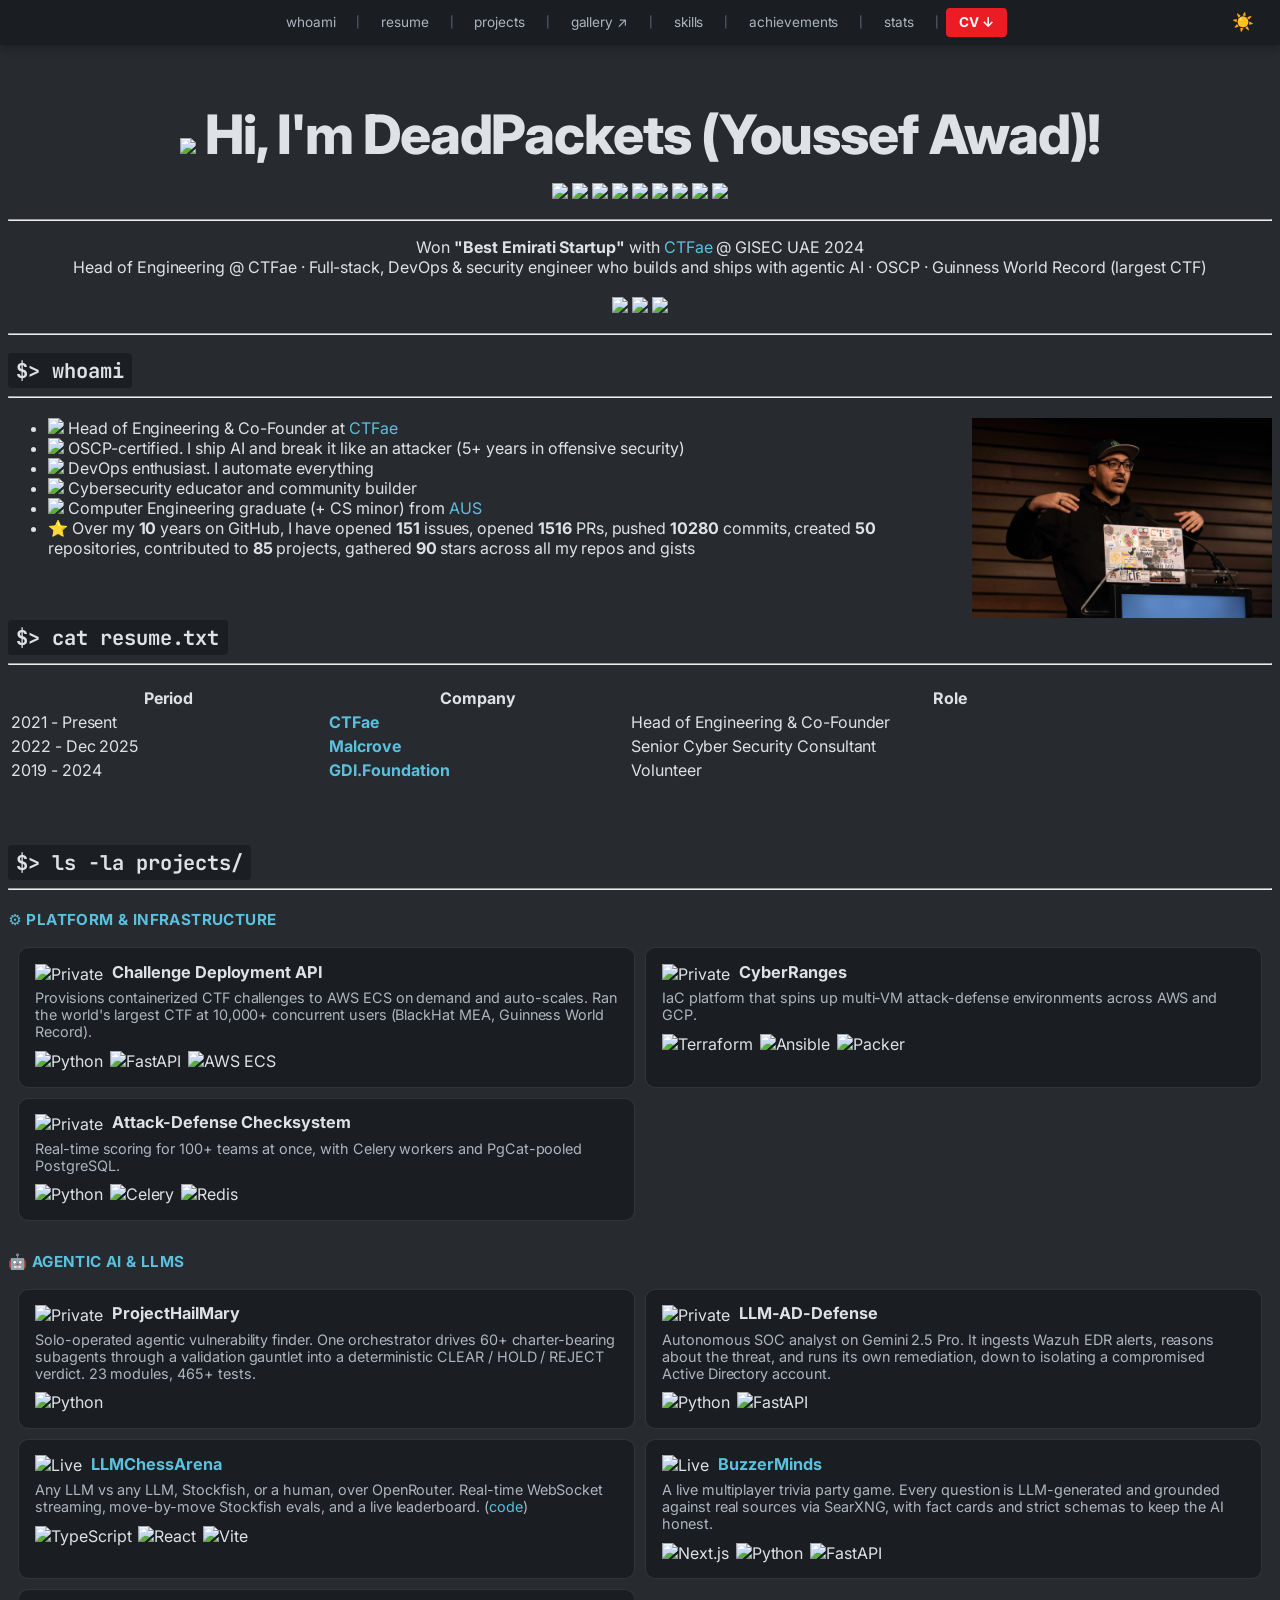
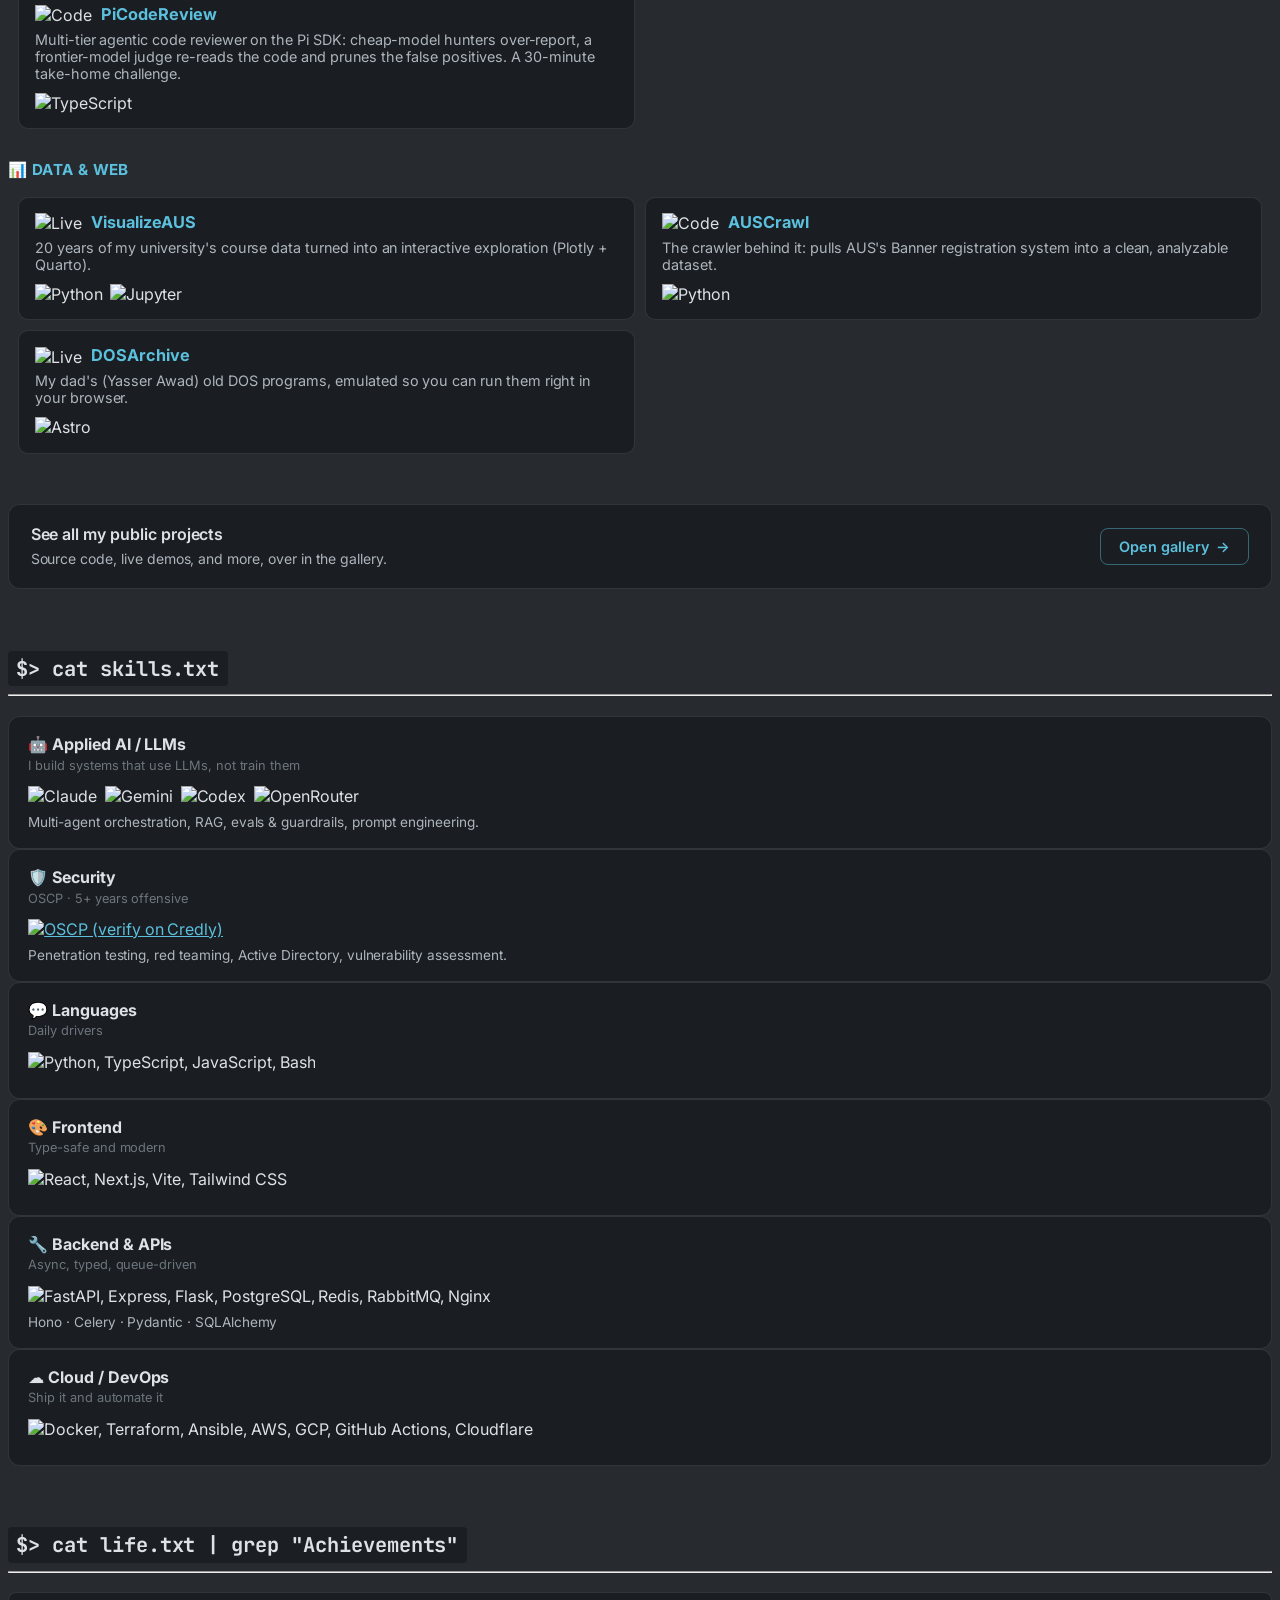
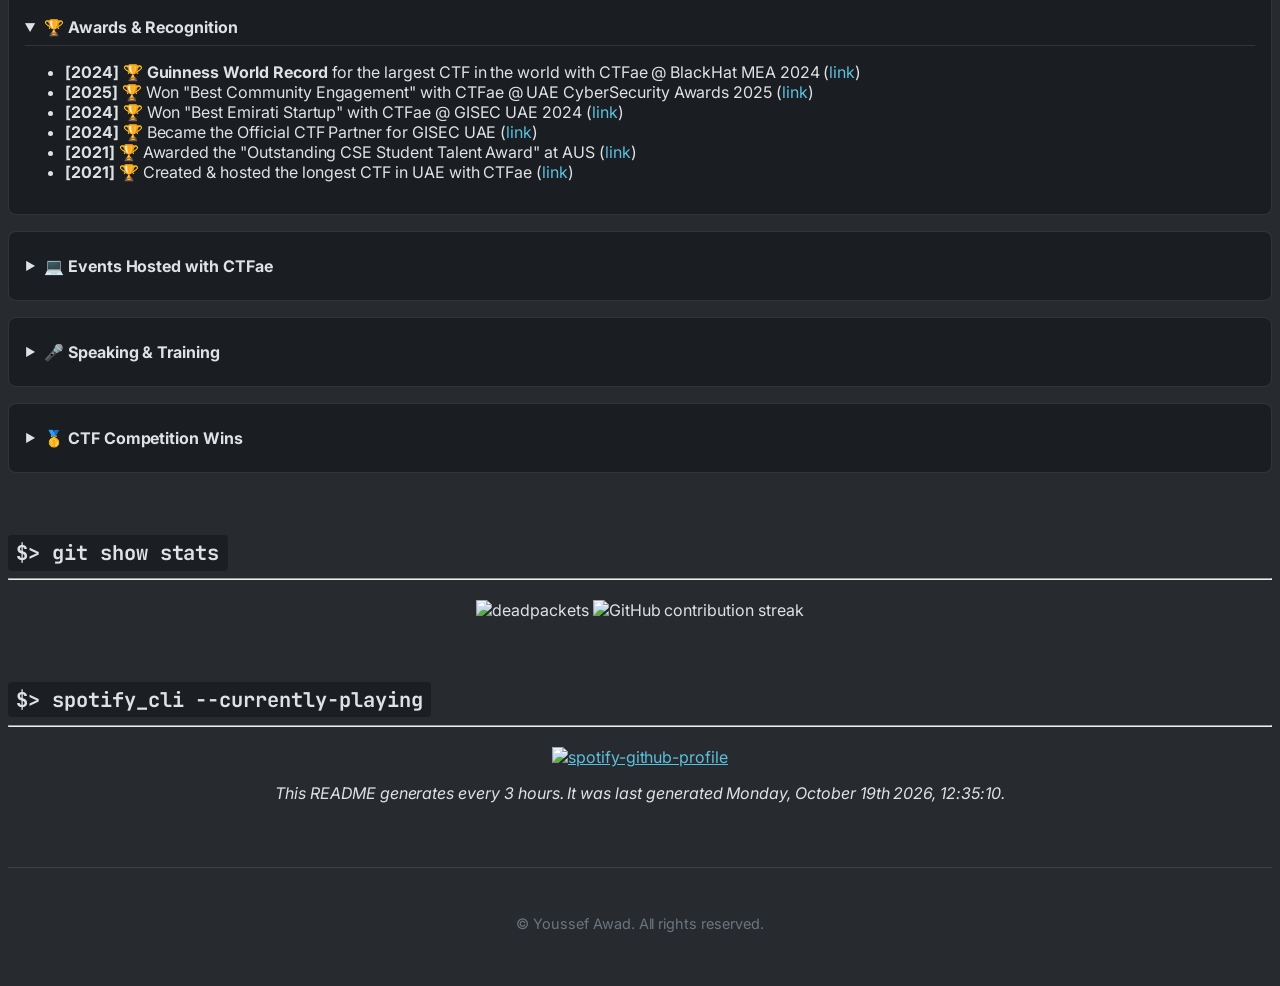
==== commit 383a39b2: "Update README.md and index.html with latest version" ====
--- a/index.html
+++ b/index.html
@@ -1131,7 +1131,7 @@
     </p>
 
     <p align="center">
-      <i>This README generates every 3 hours. It was last generated Sunday, October 18th 2026, 12:35:30.</i>
+      <i>This README generates every 3 hours. It was last generated Monday, October 19th 2026, 12:35:10.</i>
     </p>
 
     </section>
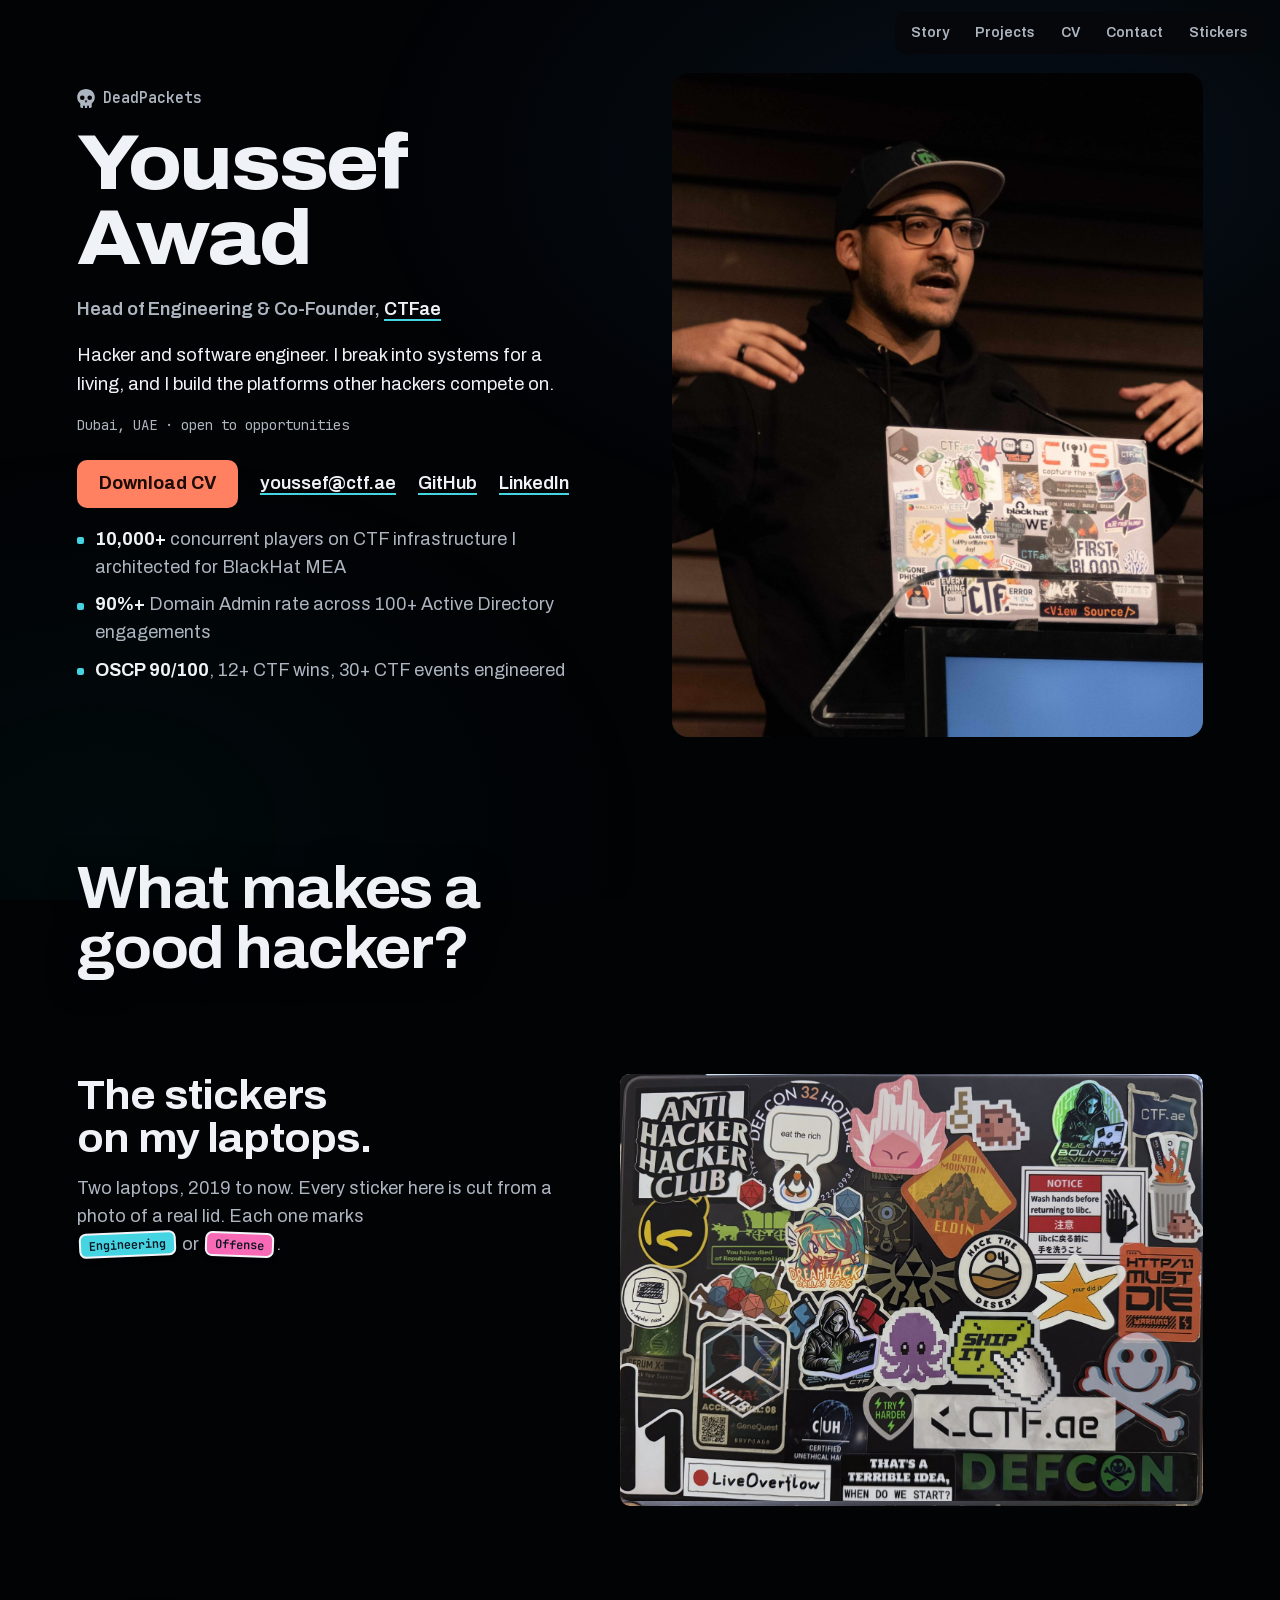
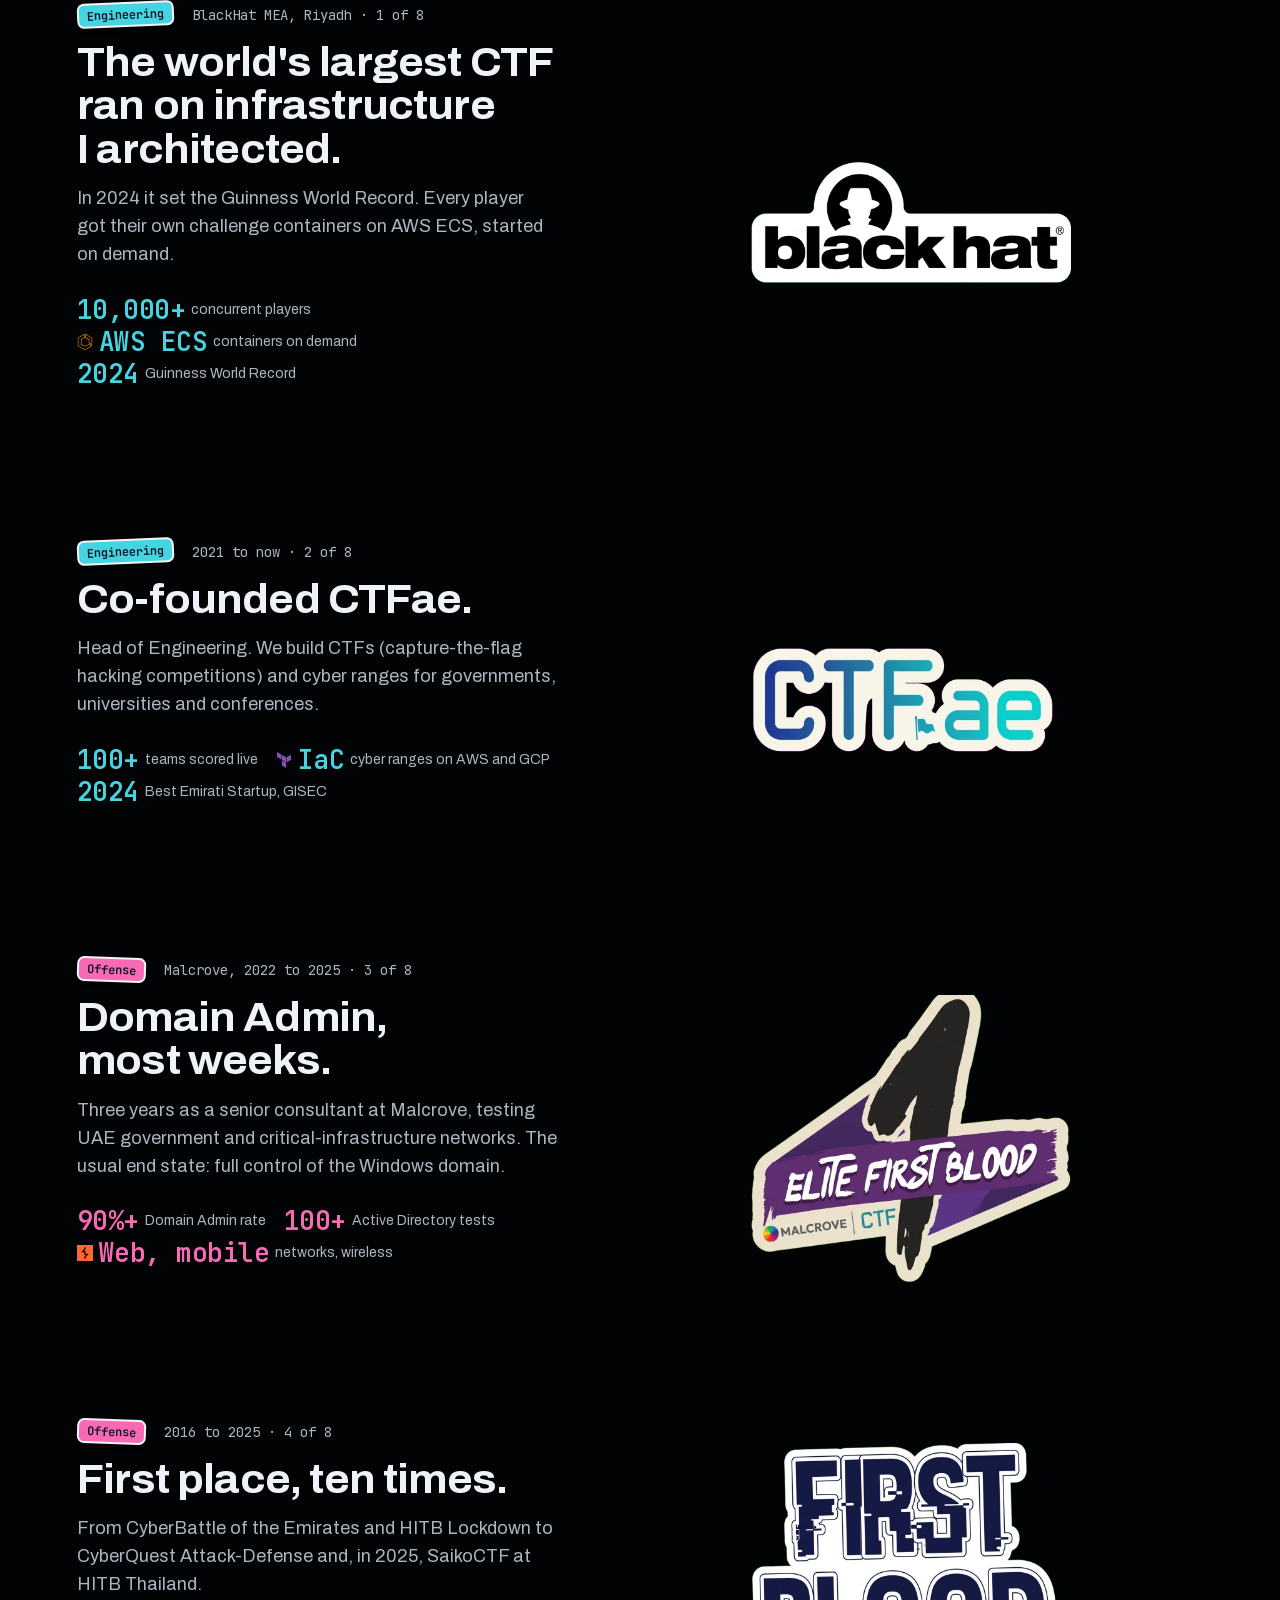
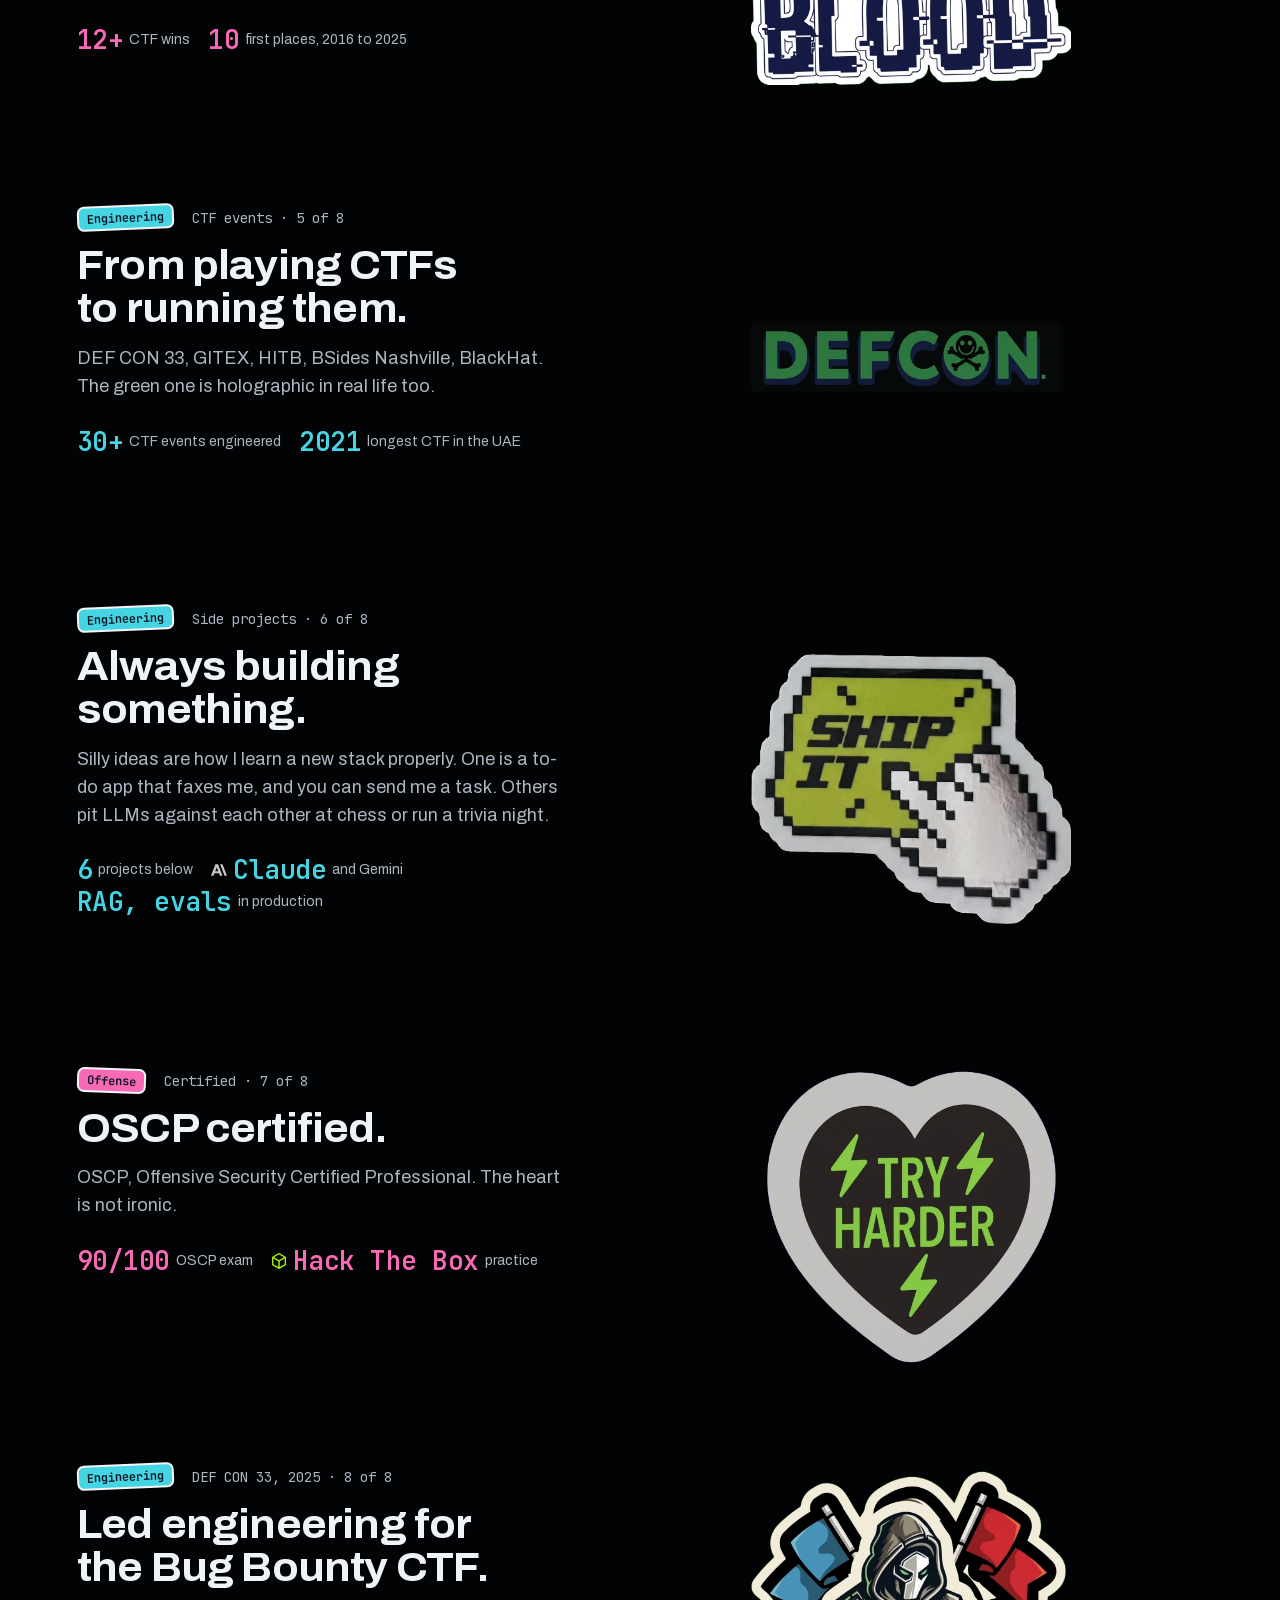
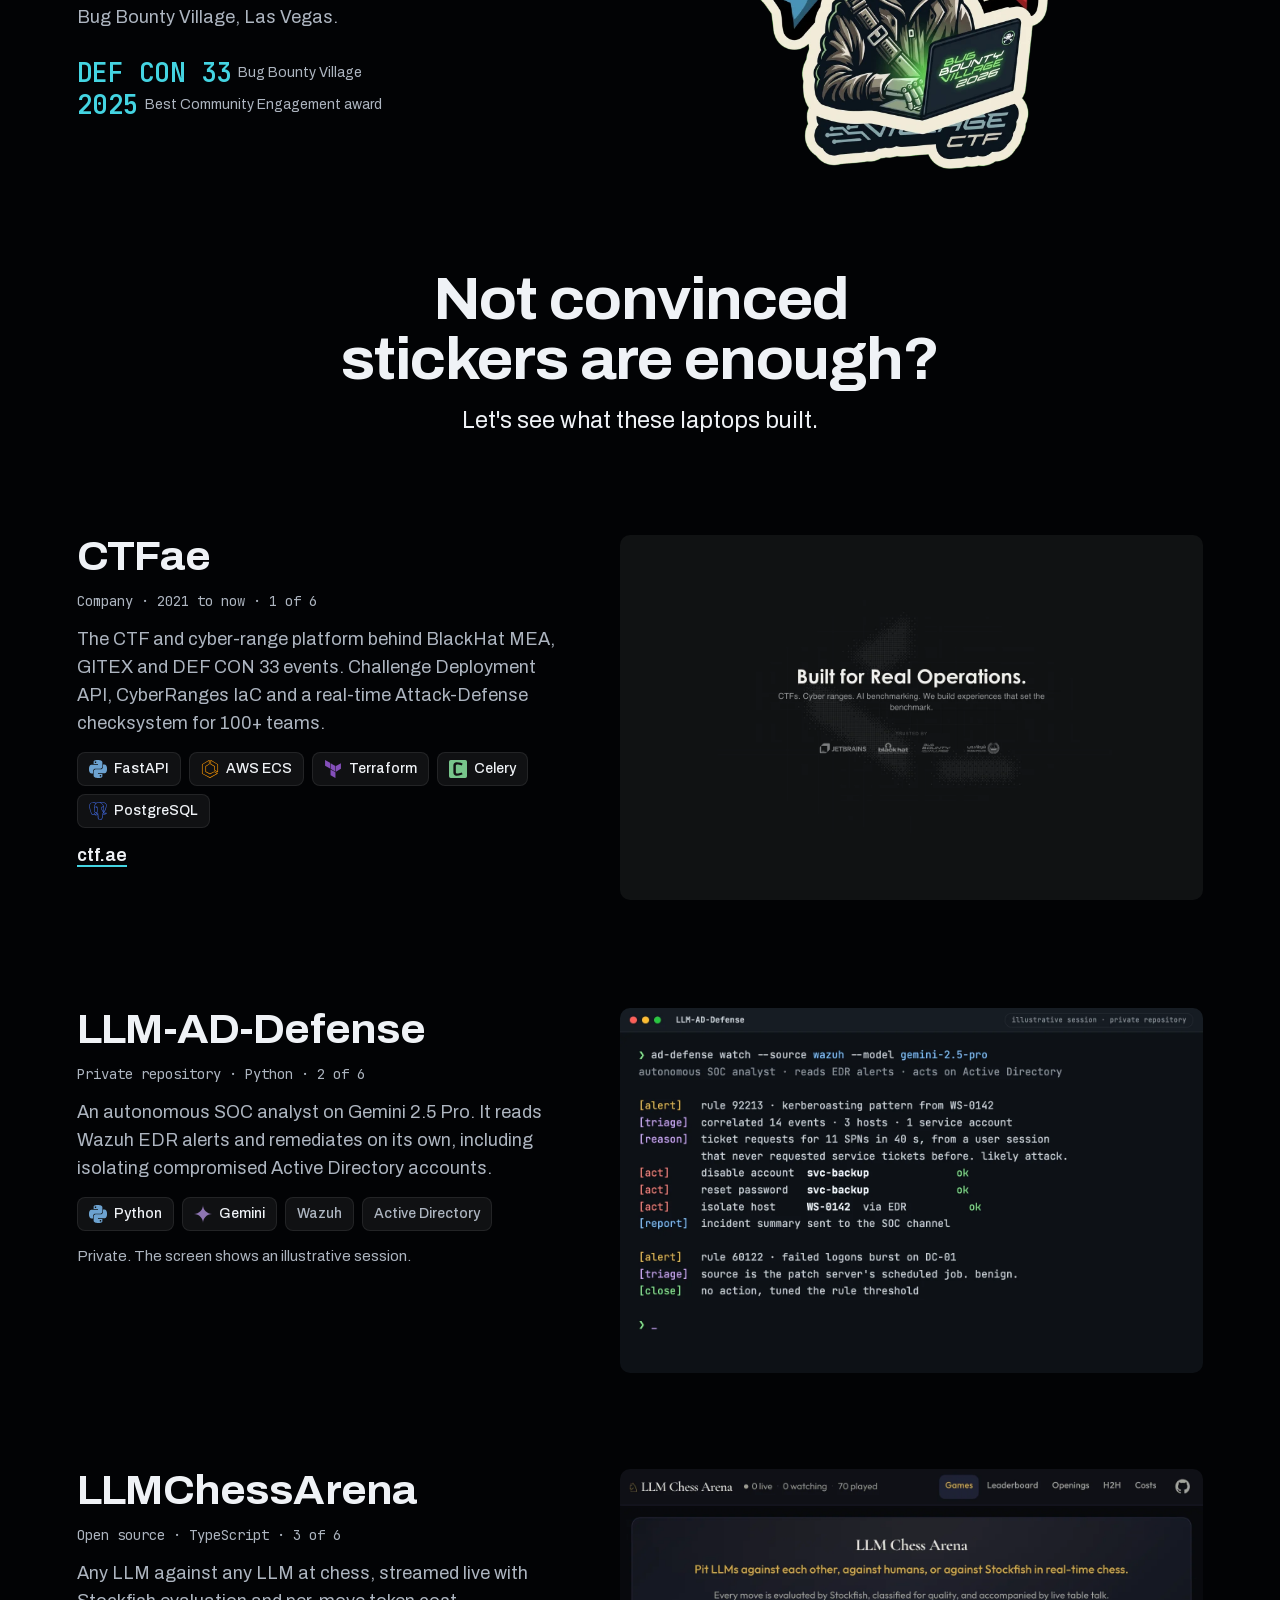
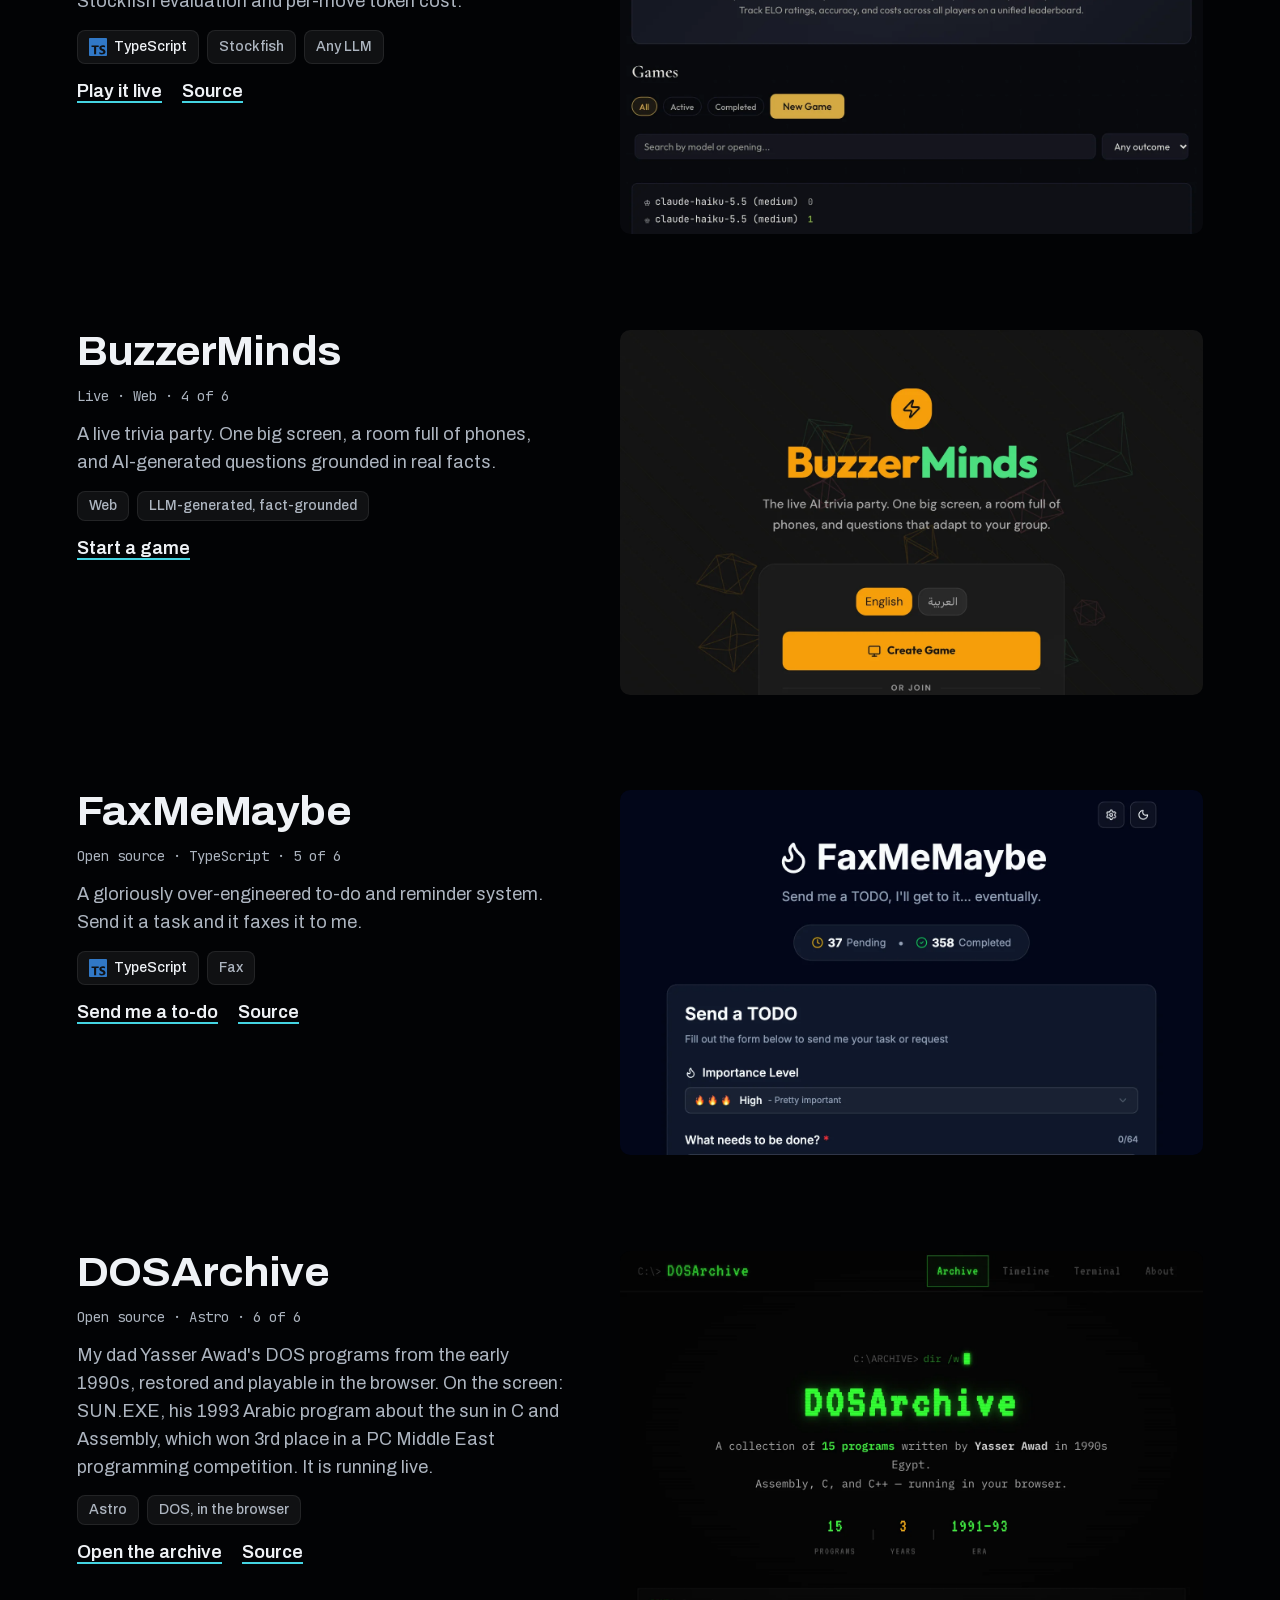
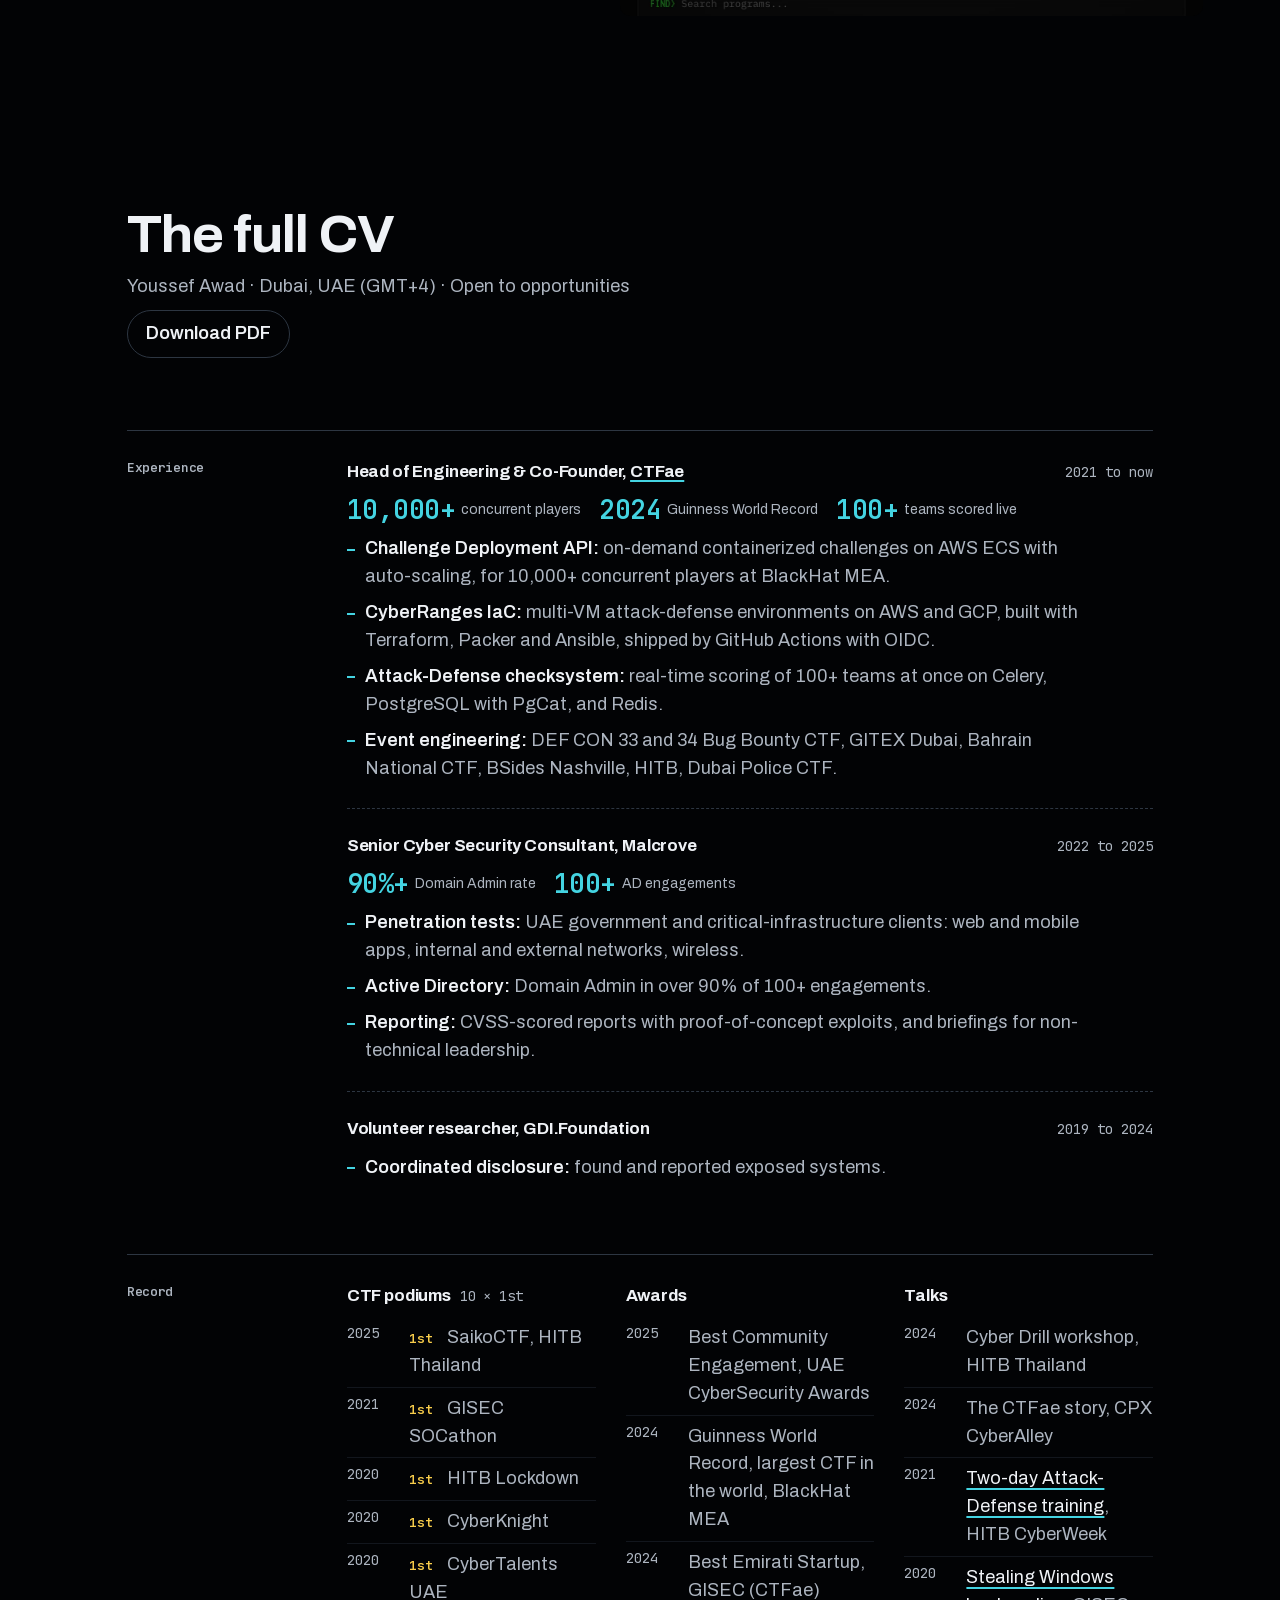
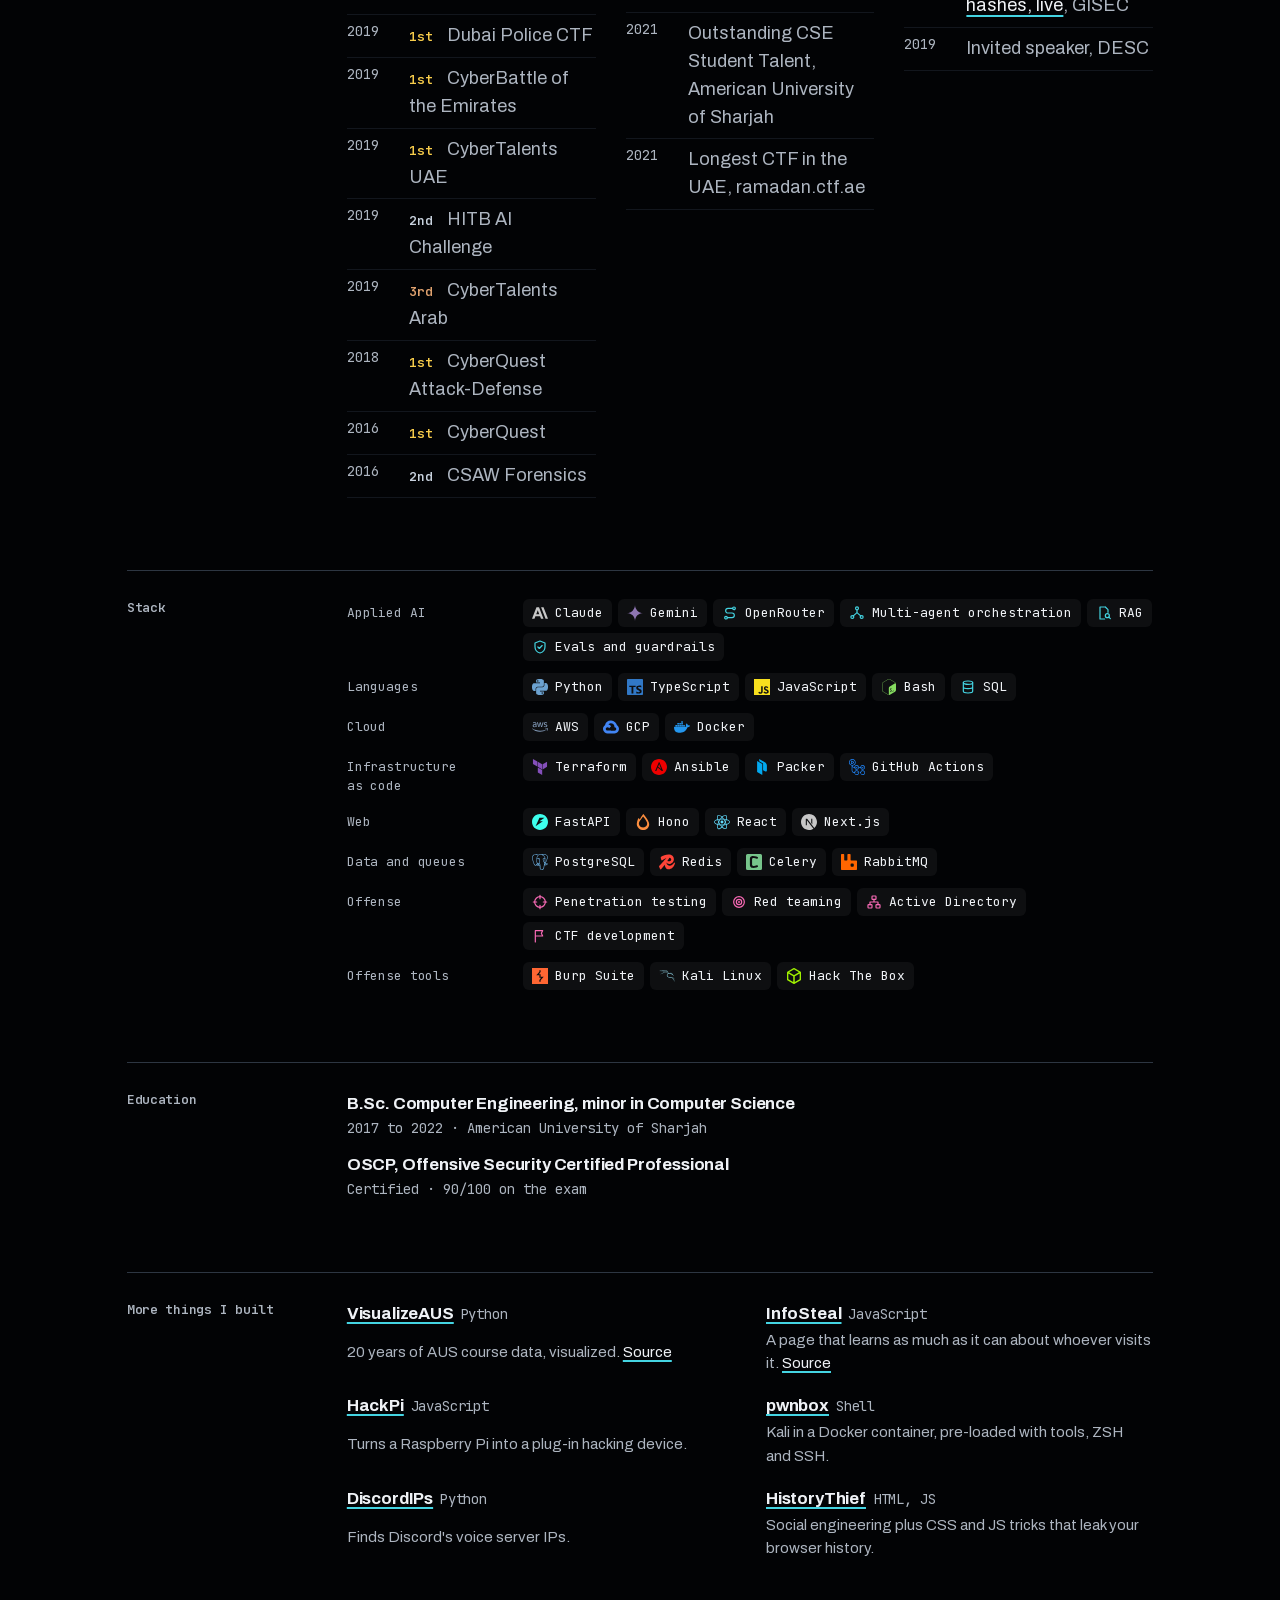
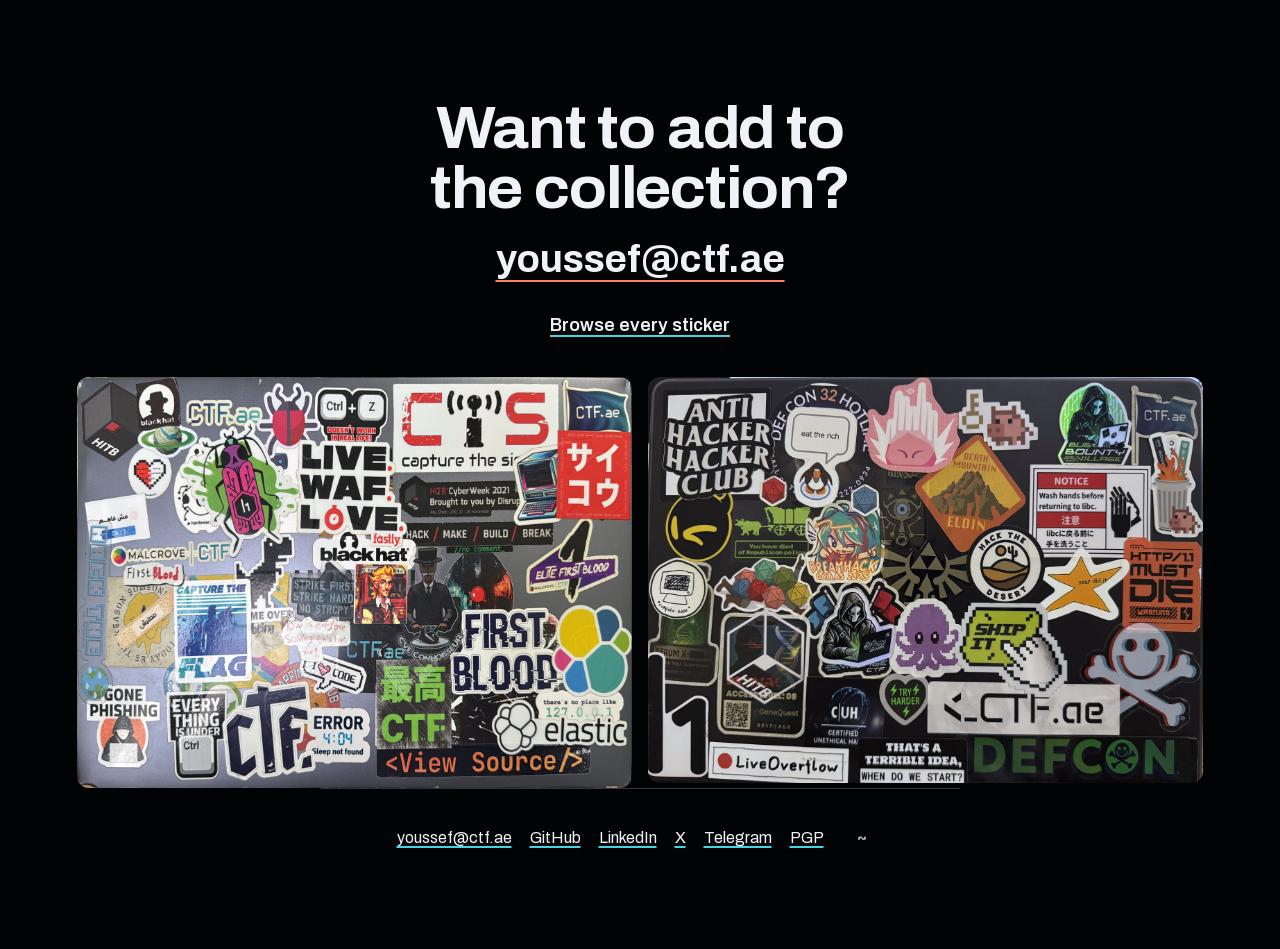
==== commit 629964ea: "Ship the sticker-laptop CV site to deadpackets.pw The nightly profile workflow no longer regenerates" ====
--- a/index.html
+++ b/index.html
@@ -1,1321 +1,234 @@
 <!doctype html>
-<html lang="en" data-theme="dark">
-
+<html lang="en">
 <head>
-	<meta charset="utf-8">
-	<meta name="viewport" content="width=device-width, initial-scale=1, shrink-to-fit=no">
-	<title>DeadPackets (Youssef Awad)</title>
-	<meta name="generator" content="pandoc">
-	<meta name="title" content="DeadPackets (Youssef Awad)">
-	<meta name="description"
-		content="Cybersecurity researcher, developer, and Head of Engineering at CTFae. Won 'Best Emirati Startup' @ GISEC UAE 2024.">
-	<meta name="author" content="Youssef Awad">
-	<meta name="keywords" content="cybersecurity, CTF, capture the flag, hacker, developer, DevOps, CTFae, Youssef Awad, DeadPackets">
-
-	<!-- Canonical URL -->
-	<link rel="canonical" href="https://deadpackets.pw/">
-
-	<!-- Emoji Favicon -->
-	<link rel="icon" href="data:image/svg+xml,<svg xmlns='http://www.w3.org/2000/svg' viewBox='0 0 100 100'><text y='.9em' font-size='90'>💀</text></svg>">
-
-	<!-- Preconnect hints for faster loading -->
-	<link rel="preconnect" href="https://img.shields.io" crossorigin>
-	<link rel="preconnect" href="https://skillicons.dev" crossorigin>
-	<link rel="preconnect" href="https://github-readme-stats-sigma-five.vercel.app" crossorigin>
-	<link rel="preconnect" href="https://streak-stats.demolab.com" crossorigin>
-	<link rel="preconnect" href="https://spotify-github-profile.kittinanx.com" crossorigin>
-	<link rel="preconnect" href="https://bootswatch.com" crossorigin>
-
-	<!-- Open Graph / Facebook -->
-	<meta property="og:type" content="website">
-	<meta property="og:url" content="https://deadpackets.pw/">
-	<meta property="og:title" content="DeadPackets (Youssef Awad)">
-	<meta property="og:description"
-		content="Cybersecurity researcher, developer, and Head of Engineering at CTFae. Won 'Best Emirati Startup' @ GISEC UAE 2024.">
-	<meta property="og:image" content="https://deadpackets.pw/me.jpg">
-
-	<!-- Twitter -->
-	<meta property="twitter:card" content="summary_large_image">
-	<meta property="twitter:url" content="https://deadpackets.pw/">
-	<meta property="twitter:title" content="DeadPackets (Youssef Awad)">
-	<meta property="twitter:description"
-		content="Cybersecurity researcher, developer, and Head of Engineering at CTFae. Won 'Best Emirati Startup' @ GISEC UAE 2024.">
-	<meta property="twitter:image" content="https://deadpackets.pw/me.jpg">
-
-	<!-- JSON-LD Structured Data -->
-	<script type="application/ld+json">
-	{
-		"@context": "https://schema.org",
-		"@type": "Person",
-		"name": "Youssef Awad",
-		"alternateName": "DeadPackets",
-		"url": "https://deadpackets.pw",
-		"image": "https://deadpackets.pw/me.jpg",
-		"jobTitle": "Head of Engineering & Co-Founder",
-		"worksFor": {
-			"@type": "Organization",
-			"name": "CTFae",
-			"url": "https://ctf.ae"
-		},
-		"alumniOf": {
-			"@type": "CollegeOrUniversity",
-			"name": "American University of Sharjah"
-		},
-		"knowsAbout": ["Cybersecurity", "Capture The Flag", "DevOps", "Python", "Docker", "Red Teaming"],
-		"sameAs": [
-			"https://github.com/DeadPackets",
-			"https://linkedin.com/in/youssef-awad",
-			"https://x.com/deadpackets",
-			"https://instagram.com/deadpackets",
-			"https://t.me/deadpackets"
-		]
-	}
-	</script>
-
-	<link rel="stylesheet" href="https://bootswatch.com/5/slate/bootstrap.min.css" />
-	<link rel="preconnect" href="https://fonts.googleapis.com">
-	<link rel="preconnect" href="https://fonts.gstatic.com" crossorigin>
-	<link rel="stylesheet" href="https://fonts.googleapis.com/css2?family=Inter:wght@400;500;600;700;800&family=JetBrains+Mono:wght@400;500;700&display=swap">
-	<script src="https://unpkg.com/scrollreveal@4"></script>
-
-	<style>
-		/* ========== CSS Custom Properties for Theming ========== */
-		:root {
-			--bg-primary: #272b30;
-			--bg-secondary: #1a1d21;
-			--bg-tertiary: #32383e;
-			--text-primary: #dee2e6;
-			--text-secondary: #adb5bd;
-			--text-muted: #6c757d;
-			--accent-color: #5bc0de;
-			--accent-hover: #46b8da;
-			--code-bg: rgb(27, 31, 35);
-			--border-color: rgba(255, 255, 255, 0.1);
-			--nav-bg: rgba(26, 29, 33, 0.95);
-			--shadow: 0 2px 10px rgba(0, 0, 0, 0.3);
-		}
-
-		[data-theme="light"] {
-			--bg-primary: #f8f9fa;
-			--bg-secondary: #ffffff;
-			--bg-tertiary: #e9ecef;
-			--text-primary: #212529;
-			--text-secondary: #495057;
-			--text-muted: #6c757d;
-			--accent-color: #0d6efd;
-			--accent-hover: #0b5ed7;
-			--code-bg: #e9ecef;
-			--border-color: rgba(0, 0, 0, 0.1);
-			--nav-bg: rgba(255, 255, 255, 0.95);
-			--shadow: 0 2px 10px rgba(0, 0, 0, 0.1);
-			--link-color: #0d6efd;
-		}
-
-		/* ========== Base Styles ========== */
-		html {
-			scroll-behavior: smooth;
-			scroll-padding-top: 70px;
-		}
-
-		body {
-			background-color: var(--bg-primary);
-			color: var(--text-primary);
-			transition: background-color 0.3s ease, color 0.3s ease;
-		}
-
-		[data-theme="light"] body {
-			background-color: var(--bg-primary);
-		}
-
-		/* ========== Links ========== */
-		a {
-			color: var(--accent-color);
-			transition: color 0.2s ease;
-		}
-
-		a:hover {
-			color: var(--accent-hover);
-		}
-
-		[data-theme="light"] a {
-			color: var(--link-color);
-		}
-
-		[data-theme="light"] a:hover {
-			color: var(--accent-hover);
-		}
-
-		/* ========== Code & Pre Styles ========== */
-		code, pre {
-			font-family: 'JetBrains Mono', 'Fira Code', 'Monaco', 'Consolas', monospace;
-		}
-
-		code {
-			padding: .2em .4em;
-			margin: 0;
-			font-size: 85%;
-			background-color: var(--code-bg);
-			color: var(--text-primary);
-			border-radius: 4px;
-			transition: background-color 0.3s ease;
-		}
-
-		pre {
-			background-color: var(--code-bg);
-			padding: 1rem;
-			border-radius: 8px;
-			overflow-x: auto;
-		}
-
-		/* ========== Navigation Bar ========== */
-		.navbar-custom {
-			position: fixed;
-			top: 0;
-			left: 0;
-			right: 0;
-			z-index: 1000;
-			background: var(--nav-bg);
-			backdrop-filter: blur(10px);
-			-webkit-backdrop-filter: blur(10px);
-			box-shadow: var(--shadow);
-			padding: 0.5rem 1rem;
-			transition: all 0.3s ease;
-		}
-
-		.navbar-custom .nav-links {
-			display: flex;
-			justify-content: center;
-			align-items: center;
-			gap: 0.5rem;
-			flex-wrap: wrap;
-		}
-
-		.navbar-custom .nav-link {
-			color: var(--text-secondary);
-			text-decoration: none;
-			padding: 0.4rem 0.8rem;
-			border-radius: 4px;
-			font-size: 0.85rem;
-			transition: all 0.2s ease;
-		}
-
-		.navbar-custom .nav-link:hover {
-			color: var(--accent-color);
-			background: var(--bg-tertiary);
-		}
-
-		.navbar-custom .nav-separator {
-			color: var(--text-muted);
-			font-size: 0.7rem;
-		}
-
-		.navbar-custom .nav-cv {
-			background: #EC1C24;
-			color: white !important;
-			font-weight: bold;
-		}
-
-		.navbar-custom .nav-cv:hover {
-			background: #c91920;
-			color: white !important;
-		}
-
-		.theme-toggle {
-			background: none;
-			border: none;
-			color: var(--text-secondary);
-			cursor: pointer;
-			padding: 0.4rem 0.6rem;
-			border-radius: 4px;
-			font-size: 1.1rem;
-			transition: all 0.2s ease;
-			position: absolute;
-			right: 1rem;
-		}
-
-		.theme-toggle:hover {
-			background: var(--bg-tertiary);
-			color: var(--accent-color);
-		}
-
-		/* ========== Main Container ========== */
-		#main {
-			padding-top: 60px;
-		}
-
-		/* ========== Details/Collapsible Sections ========== */
-		details {
-			background-color: var(--bg-secondary);
-			border: 1px solid var(--border-color);
-			border-radius: 8px;
-			padding: 1rem;
-			margin-bottom: 1rem;
-			transition: all 0.3s ease;
-		}
-
-		details:hover {
-			border-color: var(--accent-color);
-		}
-
-		details summary {
-			cursor: pointer;
-			font-weight: bold;
-			padding: 0.5rem 0;
-			list-style: none;
-			display: flex;
-			align-items: center;
-			gap: 0.5rem;
-		}
-
-		details summary::-webkit-details-marker {
-			display: none;
-		}
-
-		details summary::before {
-			content: '▶';
-			font-size: 0.7rem;
-			transition: transform 0.2s ease;
-		}
-
-		details[open] summary::before {
-			transform: rotate(90deg);
-		}
-
-		details summary:hover {
-			color: var(--accent-color);
-		}
-
-		details[open] summary {
-			margin-bottom: 0.5rem;
-			border-bottom: 1px solid var(--border-color);
-			padding-bottom: 0.5rem;
-		}
-
-		/* ========== Tables ========== */
-		.table-responsive-wrapper {
-			overflow-x: auto;
-			-webkit-overflow-scrolling: touch;
-		}
-
-		table {
-			width: 100%;
-		}
-
-		/* ========== Images ========== */
-		img {
-			opacity: 0;
-			transition: opacity 0.5s ease;
-		}
-
-		img.loaded {
-			opacity: 1;
-		}
-
-		/* ========== Back to Top Button ========== */
-		.back-to-top {
-			position: fixed;
-			bottom: 2rem;
-			right: 2rem;
-			width: 45px;
-			height: 45px;
-			background: var(--accent-color);
-			color: white;
-			border: none;
-			border-radius: 50%;
-			cursor: pointer;
-			display: flex;
-			align-items: center;
-			justify-content: center;
-			font-size: 1.2rem;
-			box-shadow: var(--shadow);
-			opacity: 0;
-			visibility: hidden;
-			transform: translateY(20px);
-			transition: all 0.3s ease;
-			z-index: 999;
-		}
-
-		.back-to-top.visible {
-			opacity: 1;
-			visibility: visible;
-			transform: translateY(0);
-		}
-
-		.back-to-top:hover {
-			background: var(--accent-hover);
-			transform: translateY(-3px);
-		}
-
-		/* ========== Footer ========== */
-		.footer {
-			text-align: center;
-			padding: 2rem 0;
-			margin-top: 3rem;
-			border-top: 1px solid var(--border-color);
-			color: var(--text-muted);
-			font-size: 0.9rem;
-		}
-
-		/* ========== Animations ========== */
-		.fade-in {
-			opacity: 0;
-			transform: translateY(20px);
-			transition: opacity 0.6s ease, transform 0.6s ease;
-		}
-
-		.fade-in.visible {
-			opacity: 1;
-			transform: translateY(0);
-		}
-
-		/* ========== Mobile Responsiveness ========== */
-		@media (max-width: 768px) {
-			.navbar-custom {
-				padding: 0.4rem 0.5rem;
-			}
-
-			.navbar-custom .nav-link {
-				padding: 0.3rem 0.5rem;
-				font-size: 0.75rem;
-			}
-
-			.navbar-custom .nav-separator {
-				display: none;
-			}
-
-			.theme-toggle {
-				position: static;
-				margin-left: auto;
-			}
-
-			.navbar-custom .nav-links {
-				gap: 0.2rem;
-			}
-
-			#main {
-				padding-top: 50px;
-			}
-
-			html {
-				scroll-padding-top: 60px;
-			}
-
-			.back-to-top {
-				bottom: 1rem;
-				right: 1rem;
-				width: 40px;
-				height: 40px;
-			}
-
-			img[align="right"] {
-				float: none !important;
-				display: block;
-				margin: 1rem auto !important;
-				max-width: 250px;
-			}
-
-			table {
-				font-size: 0.85rem;
-			}
-
-			h1 {
-				font-size: 1.5rem;
-			}
-
-			h2 {
-				font-size: 1.25rem;
-			}
-		}
-
-		@media (max-width: 480px) {
-			.navbar-custom .nav-link {
-				padding: 0.25rem 0.4rem;
-				font-size: 0.7rem;
-			}
-		}
-
-		/* ========== Print Styles ========== */
-		@media print {
-			.navbar-custom,
-			.back-to-top,
-			.theme-toggle,
-			#spotify-section,
-			.footer {
-				display: none !important;
-			}
-
-			body {
-				background: white !important;
-				color: black !important;
-			}
-
-			#main {
-				padding-top: 0 !important;
-			}
-
-			a {
-				color: black !important;
-				text-decoration: underline;
-			}
-
-			details {
-				border: 1px solid #ccc;
-			}
-
-			details[open] {
-				break-inside: avoid;
-			}
-
-			img {
-				max-width: 100% !important;
-				opacity: 1 !important;
-			}
-
-			code, pre {
-				background: #f5f5f5 !important;
-				color: black !important;
-			}
-		}
-
-		/* ========== Projects: Badge Grid ========== */
-		.proj-grid .cat {
-			color: var(--accent-color);
-			font-weight: 700;
-			font-size: .95rem;
-			letter-spacing: .4px;
-			text-transform: uppercase;
-			margin: 1.3rem 0 .5rem;
-		}
-		.proj-grid table {
-			width: 100%;
-			border-collapse: separate;
-			border-spacing: 10px;
-			margin: 0;
-		}
-		.proj-grid td {
-			width: 50%;
-			background: var(--bg-secondary);
-			border: 1px solid var(--border-color);
-			border-radius: 10px;
-			padding: .85rem 1rem;
-			vertical-align: top;
-			transition: border-color .2s ease, transform .2s ease;
-		}
-		.proj-grid td:hover {
-			border-color: var(--accent-color);
-			transform: translateY(-2px);
-		}
-		.proj-grid td:empty {
-			background: none;
-			border: none;
-		}
-		.proj-name {
-			font-weight: 700;
-			font-size: 1.02rem;
-		}
-		.proj-desc {
-			color: var(--text-secondary);
-			font-size: .9rem;
-			margin: .35rem 0 .55rem;
-		}
-		.proj-grid .badges img {
-			margin: 2px 3px 2px 0;
-			vertical-align: middle;
-		}
-		.status-badge {
-			vertical-align: middle;
-			margin-right: .35rem;
-		}
-
-		/* ========== Skills: Competency Cards ========== */
-		.compcard {
-			background: var(--bg-secondary);
-			border: 1px solid var(--border-color);
-			border-radius: 12px;
-			padding: 1.1rem 1.2rem;
-			height: 100%;
-			transition: transform .2s ease, border-color .2s ease;
-		}
-		.compcard:hover {
-			transform: translateY(-4px);
-			border-color: var(--accent-color);
-		}
-		.compcard h5 {
-			margin: 0 0 .2rem;
-			font-size: 1rem;
-			display: flex;
-			align-items: center;
-			gap: .5rem;
-		}
-		.compcard .sub {
-			color: var(--text-muted);
-			font-size: .8rem;
-			margin-bottom: .7rem;
-		}
-		.compcard .icons {
-			margin-bottom: .4rem;
-		}
-		.compcard .icons img {
-			margin: 2px 4px 2px 0;
-			vertical-align: middle;
-		}
-		.compcard .txt {
-			color: var(--text-secondary);
-			font-size: .85rem;
-		}
-
-		/* Badge Grid: stack to one column on mobile */
-		@media (max-width: 768px) {
-			.proj-grid table,
-			.proj-grid tbody,
-			.proj-grid tr,
-			.proj-grid td {
-				display: block;
-				width: 100%;
-			}
-			.proj-grid td:empty {
-				display: none;
-			}
-		}
-
-		/* ========== Refined Typography & Feel ========== */
-		body {
-			font-family: 'Inter', system-ui, -apple-system, 'Segoe UI', Roboto, sans-serif;
-			-webkit-font-smoothing: antialiased;
-			-moz-osx-font-smoothing: grayscale;
-			letter-spacing: -0.003em;
-			background-image: radial-gradient(900px 520px at 50% -8%, rgba(91, 192, 222, 0.10), transparent 62%);
-		}
-		[data-theme="light"] body {
-			background-image: radial-gradient(900px 520px at 50% -8%, rgba(13, 110, 253, 0.07), transparent 62%);
-		}
-
-		/* Hero name */
-		#main h1 {
-			font-weight: 800;
-			font-size: clamp(2rem, 5.2vw, 3.4rem);
-			letter-spacing: -0.02em;
-			line-height: 1.12;
-			margin-bottom: 1.1rem;
-		}
-
-		/* Generous section rhythm */
-		#main section {
-			margin-bottom: 4rem !important;
-			scroll-margin-top: 84px;
-		}
-
-		/* Animated underline for text links (excludes badge/image links) */
-		#main a:not(:has(img)) {
-			text-decoration: none;
-			background-image: linear-gradient(var(--accent-color), var(--accent-color));
-			background-size: 0% 1.5px;
-			background-position: 0 100%;
-			background-repeat: no-repeat;
-			transition: background-size 0.25s ease, color 0.2s ease;
-		}
-		#main a:not(:has(img)):hover {
-			background-size: 100% 1.5px;
-		}
-
-		/* Card hover depth */
-		.appcard,
-		.compcard,
-		.proj-grid td {
-			transition: transform 0.2s ease, border-color 0.2s ease, box-shadow 0.25s ease;
-		}
-		.appcard:hover,
-		.compcard:hover,
-		.proj-grid td:hover {
-			box-shadow: 0 14px 34px -16px rgba(0, 0, 0, 0.55);
-		}
-
-		/* Header social badge hover lift */
-		#main p[align="center"] a img {
-			transition: transform 0.18s ease, filter 0.18s ease;
-		}
-		#main p[align="center"] a:hover img {
-			transform: translateY(-2px);
-			filter: brightness(1.08);
-		}
-
-		/* Public-projects gallery callout — subtle banner, text left / button right */
-		.gallery-callout {
-			display: flex;
-			align-items: center;
-			justify-content: space-between;
-			gap: 1.5rem;
-			margin: 2.5rem 0 1rem;
-			padding: 1.05rem 1.35rem;
-			background: var(--bg-secondary);
-			border: 1px solid var(--border-color);
-			border-radius: 12px;
-		}
-		.gallery-callout-text {
-			line-height: 1.55;
-		}
-		.gallery-callout-text strong {
-			font-weight: 600;
-			font-size: 1rem;
-			color: var(--text-primary);
-		}
-		.gallery-callout-text span {
-			font-size: 0.875rem;
-			color: var(--text-secondary);
-		}
-		#main a.gallery-cta {
-			flex-shrink: 0;
-			display: inline-flex;
-			align-items: center;
-			gap: 0.45rem;
-			padding: 0.55rem 1.15rem;
-			font-weight: 600;
-			font-size: 0.9rem;
-			color: var(--accent-color);
-			background: transparent;
-			border: 1px solid color-mix(in srgb, var(--accent-color) 45%, transparent);
-			border-radius: 8px;
-			text-decoration: none;
-			background-image: none;
-			white-space: nowrap;
-			transition: background-color 0.2s ease, border-color 0.2s ease, transform 0.2s ease;
-		}
-		#main a.gallery-cta:hover {
-			background-color: color-mix(in srgb, var(--accent-color) 12%, transparent);
-			border-color: var(--accent-color);
-			transform: translateY(-1px);
-		}
-		.gallery-cta-arrow {
-			transition: transform 0.2s ease;
-		}
-		#main a.gallery-cta:hover .gallery-cta-arrow {
-			transform: translateX(3px);
-		}
-		@media (max-width: 600px) {
-			.gallery-callout {
-				flex-direction: column;
-				align-items: flex-start;
-				gap: 0.9rem;
-			}
-		}
-
-		/* Visible keyboard focus */
-		a:focus-visible,
-		button:focus-visible,
-		summary:focus-visible,
-		[tabindex]:focus-visible {
-			outline: 2px solid var(--accent-color);
-			outline-offset: 3px;
-			border-radius: 6px;
-		}
-
-		/* Active nav item (scrollspy) */
-		.navbar-custom .nav-link.active {
-			color: var(--accent-color);
-			background: var(--bg-tertiary);
-		}
-
-		/* Respect reduced motion */
-		@media (prefers-reduced-motion: reduce) {
-			*,
-			*::before,
-			*::after {
-				animation-duration: 0.001ms !important;
-				transition-duration: 0.001ms !important;
-				scroll-behavior: auto !important;
-			}
-			html {
-				scroll-behavior: auto;
-			}
-			section,
-			.fade-in {
-				opacity: 1 !important;
-				transform: none !important;
-			}
-			img {
-				opacity: 1 !important;
-			}
-		}
-	</style>
+<meta charset="utf-8">
+<meta name="viewport" content="width=device-width, initial-scale=1, viewport-fit=cover">
+<meta name="color-scheme" content="dark">
+<meta name="theme-color" content="#05070a">
+<title>Youssef Awad (DeadPackets) · Hacker and software engineer</title>
+<meta name="description" content="Youssef Awad (DeadPackets): co-founder and Head of Engineering at CTFae. OSCP pentester who built the infrastructure behind the world's largest CTF and ships LLM systems. The CV, told by the stickers on two laptops.">
+<meta name="author" content="Youssef Awad">
+<link rel="canonical" href="https://deadpackets.pw/">
+<meta property="og:type" content="profile">
+<meta property="og:site_name" content="DeadPackets">
+<meta property="og:title" content="Youssef Awad · DeadPackets">
+<meta property="og:description" content="Hacker and software engineer. Co-founder of CTFae, builder of the world's largest CTF. The CV, told by the stickers on two laptops.">
+<meta property="og:url" content="https://deadpackets.pw/">
+<meta property="og:image" content="https://deadpackets.pw/og.jpg">
+<meta property="og:image:width" content="1200">
+<meta property="og:image:height" content="630">
+<meta property="og:image:alt" content="Two sticker-covered laptop lids, a HUAWEI on the left and a MacBook on the right, under the title Youssef Awad, DeadPackets">
+<meta property="profile:first_name" content="Youssef">
+<meta property="profile:last_name" content="Awad">
+<meta property="profile:username" content="DeadPackets">
+<meta name="twitter:card" content="summary_large_image">
+<meta name="twitter:site" content="@deadpackets">
+<meta name="twitter:creator" content="@deadpackets">
+<meta name="twitter:title" content="Youssef Awad · DeadPackets">
+<meta name="twitter:description" content="Hacker and software engineer. Co-founder of CTFae, builder of the world's largest CTF.">
+<meta name="twitter:image" content="https://deadpackets.pw/og.jpg">
+<meta name="twitter:image:alt" content="Two sticker-covered laptop lids, a HUAWEI on the left and a MacBook on the right, under the title Youssef Awad, DeadPackets">
+<link rel="icon" href="icons/favicon.svg" type="image/svg+xml">
+<script type="application/ld+json">
+{"@context":"https://schema.org","@type":"ProfilePage","url":"https://deadpackets.pw/","mainEntity":{"@type":"Person","name":"Youssef Awad","alternateName":"DeadPackets","jobTitle":"Head of Engineering & Co-Founder","worksFor":{"@type":"Organization","name":"CTFae","url":"https://ctf.ae"},"email":"mailto:youssef@ctf.ae","image":"https://deadpackets.pw/og.jpg","address":{"@type":"PostalAddress","addressLocality":"Dubai","addressCountry":"AE"},"alumniOf":{"@type":"CollegeOrUniversity","name":"American University of Sharjah"},"hasCredential":{"@type":"EducationalOccupationalCredential","name":"OSCP, Offensive Security Certified Professional"},"knowsAbout":["Penetration testing","Active Directory","CTF development","LLM systems","Multi-agent orchestration","Cloud infrastructure","Python","TypeScript"],"sameAs":["https://github.com/DeadPackets","https://linkedin.com/in/youssef-awad","https://x.com/deadpackets","https://t.me/deadpackets"]}}
+</script>
+<link rel="preconnect" href="https://cdn.jsdelivr.net" crossorigin>
+<link rel="preload" as="font" type="font/woff2" href="fonts/archivo-latin-ad60be.woff2" crossorigin>
+<link rel="stylesheet" href="fonts.css">
+<link rel="preload" as="image" href="me-2400.jpg" fetchpriority="high" crossorigin="anonymous">
+<link rel="stylesheet" href="style.css">
+<noscript><style>.ldpill { display: none; }</style></noscript>
+<script type="importmap">{"imports":{"three":"https://cdn.jsdelivr.net/npm/three@0.170.0/build/three.module.min.js","three/addons/":"https://cdn.jsdelivr.net/npm/three@0.170.0/examples/jsm/","lenis":"https://cdn.jsdelivr.net/npm/lenis@1.3.20/dist/lenis.mjs","lenis/snap":"https://cdn.jsdelivr.net/npm/lenis@1.3.20/dist/lenis-snap.mjs"}}</script>
 </head>
-
 <body>
-	<!-- Navigation Bar -->
-	<nav class="navbar-custom" role="navigation" aria-label="Main navigation">
-		<div class="nav-links">
-			<a href="#-whoami" class="nav-link">whoami</a>
-			<span class="nav-separator">|</span>
-			<a href="#-cat-resumetxt" class="nav-link">resume</a>
-			<span class="nav-separator">|</span>
-			<a href="#-ls--la-projects" class="nav-link">projects</a>
-			<span class="nav-separator">|</span>
-			<a href="https://projects.deadpackets.pw" class="nav-link" target="_blank" rel="noopener">gallery ↗</a>
-			<span class="nav-separator">|</span>
-			<a href="#-cat-skillstxt" class="nav-link">skills</a>
-			<span class="nav-separator">|</span>
-			<a href="#-cat-lifetxt--grep-achievements" class="nav-link">achievements</a>
-			<span class="nav-separator">|</span>
-			<a href="#-git-show-stats" class="nav-link">stats</a>
-			<span class="nav-separator">|</span>
-			<a href="resume/Youssef-Awad-CV.pdf" class="nav-link nav-cv" download>CV ↓</a>
-			<button class="theme-toggle" onclick="toggleTheme()" aria-label="Toggle dark/light theme" title="Toggle theme">
-				🌙
-			</button>
-		</div>
-	</nav>
-
-	<!-- Main Content -->
-	<div class="container" id="main">
-		<div class="row my-5">
-			<div class="col">
-				<h1 align="center"><img src="https://media.giphy.com/media/hvRJCLFzcasrR4ia7z/giphy.gif" width="32"> Hi, I'm DeadPackets (Youssef Awad)!</h1>
-
-    <p align="center">
-      <a href="mailto:youssef@ctf.ae"><img src="https://img.shields.io/badge/Email-D14836?style=flat&logo=gmail&logoColor=white" /></a>
-      <a href="https://deadpackets.pw/pgp"><img src="https://img.shields.io/badge/PGP-4D4D4D?style=flat&logo=gnuprivacyguard&logoColor=white" /></a>
-      <a href="https://t.me/deadpackets"><img src="https://img.shields.io/badge/Telegram-2CA5E0?style=flat&logo=telegram&logoColor=white" /></a>
-      <a href="https://discord.com/users/deadpackets"><img src="https://img.shields.io/badge/Discord-5865F2?style=flat&logo=discord&logoColor=white" /></a>
-      <a href="https://instagram.com/deadpackets"><img src="https://img.shields.io/badge/Instagram-E4405F?style=flat&logo=instagram&logoColor=white" /></a>
-      <a href="https://x.com/deadpackets"><img src="https://img.shields.io/badge/X-000000?style=flat&logo=x&logoColor=white" /></a>
-      <a href="https://www.linkedin.com/in/youssef-awad/"><img src="https://img.shields.io/badge/LinkedIn-0077B5?style=flat&logo=data:image/svg%2Bxml;base64,[base64]" /></a>
-      <a href="https://www.twitch.tv/deadpackets"><img src="https://img.shields.io/badge/Twitch-9146FF?style=flat&logo=twitch&logoColor=white" /></a>
-      <a href="https://open.spotify.com/user/r876i9nhmpdg2qe0wrc9rsace?si=59a116007ba54bce"><img src="https://img.shields.io/badge/Spotify-1ED760?&style=flat&logo=spotify&logoColor=white" /></a>
-    </p>
-
-    <hr />
-    <p align="center">
-      Won <b>"Best Emirati Startup"</b> with <a href="https://ctf.ae">CTFae</a> @ GISEC UAE 2024<br/>
-      Head of Engineering @ CTFae · Full-stack, DevOps &amp; security engineer who builds and ships with agentic AI · OSCP · Guinness World Record (largest CTF)<br/><br/>
-      <a href="resume/Youssef-Awad-CV.pdf"><img src="https://img.shields.io/badge/Download_CV-PDF-EC1C24?style=for-the-badge&logo=adobeacrobatreader&logoColor=white" /></a>
-      <img src="https://img.shields.io/badge/Open_to_Opportunities-00C853?style=for-the-badge&logoColor=white" />
-      <img src="https://img.shields.io/badge/UAE_(GMT+4)-0A66C2?style=for-the-badge&logo=googlemaps&logoColor=white" />
-    </p>
-
-    <hr />
-    <section id="-whoami" class="level2">
-    <h2><code>$&gt; whoami</code></h2>
-    <img align="right" src="me.jpg" width="300" />
-
-    <ul>
-    <li><img src="https://emojis.slackmojis.com/emojis/images/1547582922/5197/party_blob.gif" width="16" /> Head of Engineering &amp; Co-Founder at <a href="https://ctf.ae">CTFae</a></li>
-    <li><img src="https://emojis.slackmojis.com/emojis/images/1579644131/7581/elmofire.gif?" width="16" /> OSCP-certified. I ship AI and break it like an attacker (5+ years in offensive security)</li>
-    <li><img src="https://meritt-gifs.s3-us-west-1.amazonaws.com/reaction/heart-pixel-spin.gif" width="16" /> DevOps enthusiast. I automate everything</li>
-    <li><img src="https://meritt-gifs.s3-us-west-1.amazonaws.com/nerd-life/matrix.gif" width="16" /> Cybersecurity educator and community builder</li>
-    <li><img src="https://emojis.slackmojis.com/emojis/images/1596524176/9908/blobhelp.png" width="16" /> Computer Engineering graduate (+ CS minor) from <a href="https://www.aus.edu">AUS</a></li>
-    <li>⭐ Over my <strong>10</strong> years on GitHub, I have opened <strong>151</strong> issues, opened <strong>1516</strong> PRs, pushed <strong>10280</strong> commits, created <strong>50</strong> repositories, contributed to <strong>85</strong> projects, gathered <strong>90</strong> stars across all my repos and gists</li>
-    </ul>
-    </section>
-    <section id="-cat-resumetxt" class="level2">
-    <h2><code>$&gt; cat resume.txt</code></h2>
-    <table>
-    <thead>
-    <tr class="header">
-    <th>Period</th>
-    <th>Company</th>
-    <th>Role</th>
-    </tr>
-    </thead>
-    <tbody>
-    <tr class="odd">
-    <td>2021 - Present</td>
-    <td><a href="https://ctf.ae"><strong>CTFae</strong></a></td>
-    <td>Head of Engineering &amp; Co-Founder</td>
-    </tr>
-    <tr class="even">
-    <td>2022 - Dec 2025</td>
-    <td><a href="https://malcrove.com"><strong>Malcrove</strong></a></td>
-    <td>Senior Cyber Security Consultant</td>
-    </tr>
-    <tr class="odd">
-    <td>2019 - 2024</td>
-    <td><a href="https://gdi.foundation"><strong>GDI.Foundation</strong></a></td>
-    <td>Volunteer</td>
-    </tr>
-    </tbody>
-    </table>
-    </section>
-    <section id="-ls--la-projects" class="level2">
-    <h2><code>$&gt; ls -la projects/</code></h2>
-    <div class="proj-grid">
-    <div class="cat">⚙️ Platform &amp; Infrastructure</div>
-    <table>
-    <tr>
-    <td>
-    <img class="status-badge" src="https://img.shields.io/badge/Private-484f58?style=flat-square" alt="Private" />
-    <span class="proj-name">Challenge Deployment API</span>
-    <div class="proj-desc">Provisions containerized CTF challenges to AWS ECS on demand and auto-scales. Ran the world's largest CTF at 10,000+ concurrent users (BlackHat MEA, Guinness World Record).</div>
-    <div class="badges"><img src="https://img.shields.io/badge/Python-3776AB?style=flat-square&logo=python&logoColor=white" alt="Python" /> <img src="https://img.shields.io/badge/FastAPI-009688?style=flat-square&logo=fastapi&logoColor=white" alt="FastAPI" /> <img src="https://img.shields.io/badge/AWS_ECS-FF9900?style=flat-square&logo=amazonwebservices&logoColor=white" alt="AWS ECS" /></div>
-    </td>
-    <td>
-    <img class="status-badge" src="https://img.shields.io/badge/Private-484f58?style=flat-square" alt="Private" />
-    <span class="proj-name">CyberRanges</span>
-    <div class="proj-desc">IaC platform that spins up multi-VM attack-defense environments across AWS and GCP.</div>
-    <div class="badges"><img src="https://img.shields.io/badge/Terraform-7B42BC?style=flat-square&logo=terraform&logoColor=white" alt="Terraform" /> <img src="https://img.shields.io/badge/Ansible-EE0000?style=flat-square&logo=ansible&logoColor=white" alt="Ansible" /> <img src="https://img.shields.io/badge/Packer-02A8EF?style=flat-square&logo=packer&logoColor=white" alt="Packer" /></div>
-    </td>
-    </tr>
-    <tr>
-    <td>
-    <img class="status-badge" src="https://img.shields.io/badge/Private-484f58?style=flat-square" alt="Private" />
-    <span class="proj-name">Attack-Defense Checksystem</span>
-    <div class="proj-desc">Real-time scoring for 100+ teams at once, with Celery workers and PgCat-pooled PostgreSQL.</div>
-    <div class="badges"><img src="https://img.shields.io/badge/Python-3776AB?style=flat-square&logo=python&logoColor=white" alt="Python" /> <img src="https://img.shields.io/badge/Celery-37814A?style=flat-square&logo=celery&logoColor=white" alt="Celery" /> <img src="https://img.shields.io/badge/Redis-FF4438?style=flat-square&logo=redis&logoColor=white" alt="Redis" /></div>
-    </td>
-    <td></td>
-    </tr>
-    </table>
-    <div class="cat">🤖 Agentic AI &amp; LLMs</div>
-    <table>
-    <tr>
-    <td>
-    <img class="status-badge" src="https://img.shields.io/badge/Private-484f58?style=flat-square" alt="Private" />
-    <span class="proj-name">ProjectHailMary</span>
-    <div class="proj-desc">Solo-operated agentic vulnerability finder. One orchestrator drives 60+ charter-bearing subagents through a validation gauntlet into a deterministic CLEAR / HOLD / REJECT verdict. 23 modules, 465+ tests.</div>
-    <div class="badges"><img src="https://img.shields.io/badge/Python-3776AB?style=flat-square&logo=python&logoColor=white" alt="Python" /></div>
-    </td>
-    <td>
-    <img class="status-badge" src="https://img.shields.io/badge/Private-484f58?style=flat-square" alt="Private" />
-    <span class="proj-name">LLM-AD-Defense</span>
-    <div class="proj-desc">Autonomous SOC analyst on Gemini 2.5 Pro. It ingests Wazuh EDR alerts, reasons about the threat, and runs its own remediation, down to isolating a compromised Active Directory account.</div>
-    <div class="badges"><img src="https://img.shields.io/badge/Python-3776AB?style=flat-square&logo=python&logoColor=white" alt="Python" /> <img src="https://img.shields.io/badge/FastAPI-009688?style=flat-square&logo=fastapi&logoColor=white" alt="FastAPI" /></div>
-    </td>
-    </tr>
-    <tr>
-    <td>
-    <img class="status-badge" src="https://img.shields.io/badge/Live-3fb950?style=flat-square" alt="Live" />
-    <a class="proj-name" href="https://llmchess.deadpackets.pw">LLMChessArena</a>
-    <div class="proj-desc">Any LLM vs any LLM, Stockfish, or a human, over OpenRouter. Real-time WebSocket streaming, move-by-move Stockfish evals, and a live leaderboard. (<a href="https://github.com/DeadPackets/LLMChessArena">code</a>)</div>
-    <div class="badges"><img src="https://img.shields.io/badge/TypeScript-3178C6?style=flat-square&logo=typescript&logoColor=white" alt="TypeScript" /> <img src="https://img.shields.io/badge/React-20232A?style=flat-square&logo=react&logoColor=61DAFB" alt="React" /> <img src="https://img.shields.io/badge/Vite-646CFF?style=flat-square&logo=vite&logoColor=white" alt="Vite" /></div>
-    </td>
-    <td>
-    <img class="status-badge" src="https://img.shields.io/badge/Live-3fb950?style=flat-square" alt="Live" />
-    <a class="proj-name" href="https://trivia.deadpackets.pw">BuzzerMinds</a>
-    <div class="proj-desc">A live multiplayer trivia party game. Every question is LLM-generated and grounded against real sources via SearXNG, with fact cards and strict schemas to keep the AI honest.</div>
-    <div class="badges"><img src="https://img.shields.io/badge/Next.js-000000?style=flat-square&logo=nextdotjs&logoColor=white" alt="Next.js" /> <img src="https://img.shields.io/badge/Python-3776AB?style=flat-square&logo=python&logoColor=white" alt="Python" /> <img src="https://img.shields.io/badge/FastAPI-009688?style=flat-square&logo=fastapi&logoColor=white" alt="FastAPI" /></div>
-    </td>
-    </tr>
-    <tr>
-    <td>
-    <img class="status-badge" src="https://img.shields.io/badge/Code-1f6feb?style=flat-square&logo=github&logoColor=white" alt="Code" />
-    <a class="proj-name" href="https://github.com/DeadPackets/PiCodeReview">PiCodeReview</a>
-    <div class="proj-desc">Multi-tier agentic code reviewer on the Pi SDK: cheap-model hunters over-report, a frontier-model judge re-reads the code and prunes the false positives. A 30-minute take-home challenge.</div>
-    <div class="badges"><img src="https://img.shields.io/badge/TypeScript-3178C6?style=flat-square&logo=typescript&logoColor=white" alt="TypeScript" /></div>
-    </td>
-    <td></td>
-    </tr>
-    </table>
-    <div class="cat">📊 Data &amp; Web</div>
-    <table>
-    <tr>
-    <td>
-    <img class="status-badge" src="https://img.shields.io/badge/Live-3fb950?style=flat-square" alt="Live" />
-    <a class="proj-name" href="https://projects.deadpackets.pw/VisualizeAUS/">VisualizeAUS</a>
-    <div class="proj-desc">20 years of my university's course data turned into an interactive exploration (Plotly + Quarto).</div>
-    <div class="badges"><img src="https://img.shields.io/badge/Python-3776AB?style=flat-square&logo=python&logoColor=white" alt="Python" /> <img src="https://img.shields.io/badge/Jupyter-F37626?style=flat-square&logo=jupyter&logoColor=white" alt="Jupyter" /></div>
-    </td>
-    <td>
-    <img class="status-badge" src="https://img.shields.io/badge/Code-1f6feb?style=flat-square&logo=github&logoColor=white" alt="Code" />
-    <a class="proj-name" href="https://github.com/DeadPackets/AUSCrawl">AUSCrawl</a>
-    <div class="proj-desc">The crawler behind it: pulls AUS's Banner registration system into a clean, analyzable dataset.</div>
-    <div class="badges"><img src="https://img.shields.io/badge/Python-3776AB?style=flat-square&logo=python&logoColor=white" alt="Python" /></div>
-    </td>
-    </tr>
-    <tr>
-    <td>
-    <img class="status-badge" src="https://img.shields.io/badge/Live-3fb950?style=flat-square" alt="Live" />
-    <a class="proj-name" href="https://projects.deadpackets.pw/DOSArchive/">DOSArchive</a>
-    <div class="proj-desc">My dad's (Yasser Awad) old DOS programs, emulated so you can run them right in your browser.</div>
-    <div class="badges"><img src="https://img.shields.io/badge/Astro-FF5D01?style=flat-square&logo=astro&logoColor=white" alt="Astro" /></div>
-    </td>
-    <td></td>
-    </tr>
-    </table>
+<!--
+  You read source. The <View Source/> sticker on my old laptop approves.
+  Every sticker here is cut from photos of my two laptop lids. qa/ has the receipts.
+  Press ~ for a shell. One flag, DP{...}, hides on the sticky side of the green DEFCON sticker.
+-->
+<a class="skip" href="#main">Skip to content</a>
+<nav class="top" aria-label="Sections"><a href="#story">Story</a><a href="#projects">Projects</a><a href="#cv">CV</a><a href="#collection">Contact</a><a href="stickers.html">Stickers</a></nav>
+<div class="prog" aria-hidden="true"></div>
+<p class="ldpill" aria-hidden="true">Loading the laptops</p>
+<div class="photo" aria-hidden="true"><img src="me-2400.jpg" width="1600" height="1066" alt="" decoding="async" crossorigin="anonymous"></div>
+<canvas id="lid" aria-hidden="true"></canvas>
+
+<main id="main">
+  <header class="step hero" data-scene="hero">
+    <div class="inner">
+      <p class="handle"><svg class="mark" viewBox="13 10 38 41" aria-hidden="true"><path fill="currentColor" d="M32 10c-11 0-19 7.6-19 18 0 6.2 2.9 10.6 6.6 13.2V48a3 3 0 0 0 3 3h3v-5h4v5h4.8v-5h4v5h3a3 3 0 0 0 3-3v-6.8C48.1 38.6 51 34.2 51 28c0-10.4-8-18-19-18zm-8 24a5 5 0 1 1 0-10 5 5 0 0 1 0 10zm16 0a5 5 0 1 1 0-10 5 5 0 0 1 0 10zm-8 6-3-5h6z"/></svg>DeadPackets</p>
+      <h1>Youssef Awad</h1>
+      <p class="role">Head of Engineering &amp; Co-Founder, <a href="https://ctf.ae">CTFae</a></p>
+      <p class="sum">Hacker and software engineer. I break into systems for a living, and I build the platforms other hackers compete on.</p>
+      <p class="avail">Dubai, UAE · open to opportunities</p>
+      <div class="act">
+        <a class="btn" href="https://deadpackets.pw/resume/Youssef-Awad-CV.pdf">Download CV <span class="sr">(PDF)</span></a>
+        <a class="mail" href="mailto:youssef@ctf.ae">youssef@ctf.ae</a>
+        <a class="mail" href="https://github.com/DeadPackets">GitHub</a>
+        <a class="mail" href="https://linkedin.com/in/youssef-awad">LinkedIn</a>
+      </div>
+      <ul class="proof">
+        <li><b>10,000+</b> concurrent players on CTF infrastructure I architected for BlackHat MEA</li>
+        <li><b>90%+</b> Domain Admin rate across 100+ Active Directory engagements</li>
+        <li><b>OSCP 90/100</b>, 12+ CTF wins, 30+ CTF events engineered</li>
+      </ul>
+      <p class="cue" aria-hidden="true"><span class="ld">Loading the laptops</span><span class="go">Scroll for the story</span></p>
     </div>
-
-    <div class="gallery-callout">
-    <div class="gallery-callout-text"><strong>See all my public projects</strong><br/><span>Source code, live demos, and more, over in the gallery.</span></div>
-    <a class="gallery-cta" href="https://projects.deadpackets.pw">Open gallery <span class="gallery-cta-arrow">&rarr;</span></a>
-    </div>
-
-    </section>
-    <section id="-cat-skillstxt" class="level2">
-    <h2><code>$&gt; cat skills.txt</code></h2>
-    <div class="row g-3 skills-grid">
-    <div class="col-md-6">
-    <div class="compcard">
-    <h5>🤖 Applied AI / LLMs</h5>
-    <div class="sub">I build systems that use LLMs, not train them</div>
-    <div class="icons"><img src="https://img.shields.io/badge/Claude-D97757?style=flat-square&logo=anthropic&logoColor=white" alt="Claude" /> <img src="https://img.shields.io/badge/Gemini-8E75B2?style=flat-square&logo=googlegemini&logoColor=white" alt="Gemini" /> <img src="https://img.shields.io/badge/Codex-000000?style=flat-square&logo=data:image/svg%2Bxml;base64,[base64]%2BPC9zdmc%2B" alt="Codex" /> <img src="https://img.shields.io/badge/OpenRouter-6566F1?style=flat-square&logo=openrouter&logoColor=white" alt="OpenRouter" /></div>
-    <div class="txt">Multi-agent orchestration, RAG, evals &amp; guardrails, prompt engineering.</div>
-    </div>
-    </div>
-    <div class="col-md-6">
-    <div class="compcard">
-    <h5>🛡️ Security</h5>
-    <div class="sub">OSCP · 5+ years offensive</div>
-    <div class="icons"><a href="https://www.credly.com/badges/e1651a98-13a6-4fd1-8fb9-91622a6f46f2"><img src="https://img.shields.io/badge/OSCP-1A2332?style=flat-square&logo=kalilinux&logoColor=white" alt="OSCP (verify on Credly)" /></a></div>
-    <div class="txt">Penetration testing, red teaming, Active Directory, vulnerability assessment.</div>
-    </div>
-    </div>
-    <div class="col-md-6">
-    <div class="compcard">
-    <h5>💬 Languages</h5>
-    <div class="sub">Daily drivers</div>
-    <div class="icons"><img src="https://skillicons.dev/icons?i=py,ts,js,bash" height="36" alt="Python, TypeScript, JavaScript, Bash" /></div>
-    </div>
-    </div>
-    <div class="col-md-6">
-    <div class="compcard">
-    <h5>🎨 Frontend</h5>
-    <div class="sub">Type-safe and modern</div>
-    <div class="icons"><img src="https://skillicons.dev/icons?i=react,nextjs,vite,tailwind" height="36" alt="React, Next.js, Vite, Tailwind CSS" /></div>
-    </div>
-    </div>
-    <div class="col-md-6">
-    <div class="compcard">
-    <h5>🔧 Backend &amp; APIs</h5>
-    <div class="sub">Async, typed, queue-driven</div>
-    <div class="icons"><img src="https://skillicons.dev/icons?i=fastapi,express,flask,postgres,redis,rabbitmq,nginx" height="36" alt="FastAPI, Express, Flask, PostgreSQL, Redis, RabbitMQ, Nginx" /></div>
-    <div class="txt">Hono · Celery · Pydantic · SQLAlchemy</div>
-    </div>
-    </div>
-    <div class="col-md-6">
-    <div class="compcard">
-    <h5>☁️ Cloud / DevOps</h5>
-    <div class="sub">Ship it and automate it</div>
-    <div class="icons"><img src="https://skillicons.dev/icons?i=docker,terraform,ansible,aws,gcp,githubactions,cloudflare" height="36" alt="Docker, Terraform, Ansible, AWS, GCP, GitHub Actions, Cloudflare" /></div>
-    </div>
-    </div>
-    </div>
-
-    </section>
-    <section id="-cat-lifetxt--grep-achievements" class="level2">
-    <h2><code>$&gt; cat life.txt | grep "Achievements"</code></h2>
-    <details open>
-    <summary><b>🏆 Awards & Recognition</b></summary>
-
-    <ul>
-    <li><strong>[2024]</strong> 🏆 <strong>Guinness World Record</strong> for the largest CTF in the world with CTFae @ BlackHat MEA 2024 (<a href="https://x.com/Blackhatmea/status/1862171555683320251">link</a>)</li>
-    <li><strong>[2025]</strong> 🏆 Won "Best Community Engagement" with CTFae @ UAE CyberSecurity Awards 2025 (<a href="https://www.linkedin.com/posts/ctfae_in-light-of-the-national-initiatives-that-activity-7341558348380524544-0lXN">link</a>)</li>
-    <li><strong>[2024]</strong> 🏆 Won "Best Emirati Startup" with CTFae @ GISEC UAE 2024 (<a href="https://www.instagram.com/gisecglobal/p/C6Q2Ycbrejv">link</a>)</li>
-    <li><strong>[2024]</strong> 🏆 Became the Official CTF Partner for GISEC UAE (<a href="https://twitter.com/CTFae/status/1662279732287746051">link</a>)</li>
-    <li><strong>[2021]</strong> 🏆 Awarded the "Outstanding CSE Student Talent Award" at AUS (<a href="https://www.aus.edu/media/news/outstanding-computer-science-and-engineering-students-recognized-at-cse-annual-awards">link</a>)</li>
-    <li><strong>[2021]</strong> 🏆 Created &amp; hosted the longest CTF in UAE with CTFae (<a href="https://ramadan.ctf.ae">link</a>)</li>
-    </ul>
-    </details>
-
-    <details>
-    <summary><b>💻 Events Hosted with CTFae</b></summary>
-
-    <ul>
-    <li><strong>[2025]</strong> Hosted the first ever Bug Bounty CTF @ DEFCON 33 (<a href="https://x.com/CTFae/status/1955398456899670141">link</a>)</li>
-    <li><strong>[2025]</strong> Hosted the Dubai Cyber Security Challenge @ GITEX 2025 (<a href="https://www.linkedin.com/posts/descofficial_dubai-cybersecurity-gisec2025-ugcPost-7323753058398535680-vfpl">link</a>)</li>
-    <li><strong>[2025]</strong> Hosted the Bahrain National CTF (<a href="https://www.linkedin.com/posts/fatma-ali-2a845928a_ctfbahrain-cybersecurity-ctfae-ugcPost-7354140444613652481-DJm6">link</a>)</li>
-    <li><strong>[2025]</strong> Hosted BSides Nashville CTF (2nd year) (<a href="https://bsidesnash.org/ctf">link</a>)</li>
-    <li><strong>[2024]</strong> Hosted CTF @ GITEX GLOBAL showcasing Cyber Drill technology (<a href="https://www.linkedin.com/posts/ctfae_after-a-week-of-online-qualifiers-20-elite-activity-7252717762324668416-N_PK">link</a>)</li>
-    <li><strong>[2024]</strong> Hosted CTF for BSides Nashville (first USA CTF!) (<a href="https://x.com/bsidesnash/status/1755003862102990952">link</a>)</li>
-    <li><strong>[2023]</strong> Hosted the ADQ CTF (<a href="https://www.linkedin.com/posts/ctfae_adq-in-partnership-with-malcrove-powered-activity-7151238726067593217-UpwB">link</a>)</li>
-    <li><strong>[2023]</strong> Hosted CTF for BlackHat Saudi Arabia (<a href="https://x.com/Blackhatmea/status/1724806987886874656">link</a>)</li>
-    <li><strong>[2023]</strong> Hosted CTF for GITEX Africa in Morocco (<a href="https://twitter.com/CTFae/status/1662279732287746051">link</a>)</li>
-    <li><strong>[2023]</strong> Hosted CTF for HITB Amsterdam (<a href="https://twitter.com/CTFae/status/1649553232904048640">link</a>)</li>
-    <li><strong>[2022]</strong> Hosted Dubai Police CTF (<a href="https://twitter.com/CTFae/status/1631349255330734080">link</a>)</li>
-    <li><strong>[2022]</strong> Hosted CTF for the first BlackHat in Saudi Arabia (<a href="https://twitter.com/SAFCSP/status/1589351916286287872">link</a>)</li>
-    <li><strong>[2022]</strong> Hosted CTF for Government of Thailand @ TBCERT (<a href="https://twitter.com/CTFae/status/1571053661564076040">link</a>)</li>
-    <li><strong>[2021]</strong> Hosted the largest CTF in the Middle East @ AtHack (<a href="https://athack.com/capture-the-flag">link</a>)</li>
-    <li><strong>[2021]</strong> Hosted jeopardy CTF @ HITB CyberWeek (<a href="https://cyberweek.ae/2021/jeopardy-ctf/">link</a>)</li>
-    </ul>
-    </details>
-
-    <details>
-    <summary><b>🎤 Speaking & Training</b></summary>
-
-    <ul>
-    <li><strong>[2024]</strong> Gave CTFae's first Cyber Drill workshop @ HITB SecConf Thailand (<a href="https://x.com/CTFae/status/1832755293404500239">link</a>)</li>
-    <li><strong>[2024]</strong> Talk about CTFae's story and success @ CPX CyberAlley (<a href="https://www.linkedin.com/posts/cpxholding_cyberalley-entrepreneurship-ai-ugcPost-7244338301061500929-0ZCS">link</a>)</li>
-    <li><strong>[2021]</strong> 2-day training in Attack Defense CTFs @ HITB SECCONF (<a href="https://www.youtube.com/watch?v=u9ypv7wY9o0">link_1</a>) (<a href="https://www.youtube.com/watch?v=sGk4trFj5sU">link_2</a>)</li>
-    <li><strong>[2020]</strong> Demonstrated password stealing Windows attack @ GISEC (<a href="https://www.youtube.com/watch?v=EKp4WVupukY">link</a>)</li>
-    <li><strong>[2019]</strong> Invited speaker @ DESC UAE</li>
-    </ul>
-    </details>
-
-    <details>
-    <summary><b>🥇 CTF Competition Wins</b></summary>
-
-    <table>
-    <thead>
-    <tr class="header">
-    <th>Year</th>
-    <th>Place</th>
-    <th>Competition</th>
-    </tr>
-    </thead>
-    <tbody>
-    <tr class="odd">
-    <td>2021</td>
-    <td>🥇 1st</td>
-    <td>The Hunt SOCathon @ GISEC (<a href="https://www.linkedin.com/posts/cyberunittech_cyberunittech-socathon-gisec2021-activity-6806306706688118784-SogR">link</a>)</td>
-    </tr>
-    <tr class="even">
-    <td>2020</td>
-    <td>🥇 1st</td>
-    <td>CyberKnight CTF (<a href="https://www.linkedin.com/feed/update/urn:li:activity:6709742565509369856">link</a>)</td>
-    </tr>
-    <tr class="odd">
-    <td>2020</td>
-    <td>🥇 1st</td>
-    <td>CyberTalents UAE Regional CTF (<a href="https://cybertalents.com/competitions/uae-national-cybersecurity-ctf-2020/teams">link</a>)</td>
-    </tr>
-    <tr class="even">
-    <td>2020</td>
-    <td>🥇 1st</td>
-    <td>HITB Lockdown CTF (<a href="https://www.ctftech.com/events/open-battle-ctf/">link</a>)</td>
-    </tr>
-    <tr class="odd">
-    <td>2019</td>
-    <td>🥇 1st</td>
-    <td>CyberBattle Of The Emirates (<a href="https://www.eyeofriyadh.com/news/details/cyber-battle-of-the-emirates-victors-crowned-as-future-cyber-warriors-turn-up-the-heat-in-abu-dhabi-during-hitb-cyberweek-2019">link</a>)</td>
-    </tr>
-    <tr class="even">
-    <td>2019</td>
-    <td>🥈 2nd</td>
-    <td>HITB AI Challenge (<a href="https://www.aus.edu/media/news/team-led-by-aus-computer-engineering-student-wins-2nd-place-in-ai-competition">link</a>)</td>
-    </tr>
-    <tr class="odd">
-    <td>2019</td>
-    <td>🥉 3rd</td>
-    <td>CyberTalents Arab Regional CTF (<a href="https://cybertalents.com/competitions/arab-regional-cyber-security-ctf-2019/teams">link</a>)</td>
-    </tr>
-    <tr class="even">
-    <td>2019</td>
-    <td>🥇 1st</td>
-    <td>CyberTalents UAE Regional CTF (<a href="https://cybertalents.com/competitions/final-uae-national-cyber-security-ctf-2019/teams">link</a>)</td>
-    </tr>
-    <tr class="odd">
-    <td>2019</td>
-    <td>🥇 1st</td>
-    <td>Dubai Police CTF (<a href="https://trendingbusinessinsights.com/2019/02/25/three-winners-from-the-same-nationality-win-dubai-police-ctf-cybersecurity-challenge/">link</a>)</td>
-    </tr>
-    <tr class="even">
-    <td>2018</td>
-    <td>🥇 1st</td>
-    <td>CyberQuest Attack &amp; Defence (<a href="https://twitter.com/UAECyberQuest/status/1049276160876658688">link</a>)</td>
-    </tr>
-    <tr class="odd">
-    <td>2016</td>
-    <td>🥇 1st</td>
-    <td>CyberQuest CTF (<a href="https://gulfnews.com/uae/education/cyber-warriors-needed-to-protect-online-security-in-uae-1.1816234">link</a>)</td>
-    </tr>
-    <tr class="even">
-    <td>2016</td>
-    <td>🥈 2nd</td>
-    <td>NYU CSAW Forensics CTF (<a href="https://sites.nyuad.nyu.edu/ccs-ad/csaw/">link</a>)</td>
-    </tr>
-    </tbody>
-    </table>
-    </details>
-
-    </section>
-    <section id="-git-show-stats" class="level2">
-    <h2><code>$&gt; git show stats</code></h2>
-    <p align="center">
-      <img src="https://github-readme-stats-sigma-five.vercel.app/api?username=deadpackets&show_icons=true&cache_seconds=1800&count_private=true&theme=react" alt="deadpackets" />
-      <img src="https://streak-stats.demolab.com/?user=DeadPackets&theme=react" alt="GitHub contribution streak" />
-    </p>
-
-    </section>
-    <section id="-spotify_cli---currently-playing" class="level2">
-    <h2><code>$&gt; spotify_cli --currently-playing</code></h2>
-    <p align="center">
-      <a href="https://spotify-github-profile.kittinanx.com/api/view?uid=r876i9nhmpdg2qe0wrc9rsace&redirect=true">
-        <img src="https://spotify-github-profile.kittinanx.com/api/view?uid=r876i9nhmpdg2qe0wrc9rsace&cover_image=true&theme=spotify-embed&show_offline=false&background_color=121212&interchange=false&bar_color=53b14f&bar_color_cover=true&mode=dark" alt="spotify-github-profile" />
-      </a>
-    </p>
-
-    <p align="center">
-      <i>This README generates every 3 hours. It was last generated Monday, October 19th 2026, 12:35:10.</i>
-    </p>
-
-    </section>
-			</div>
-		</div>
-	</div>
-
-	<!-- Back to Top Button -->
-	<button class="back-to-top" onclick="scrollToTop()" aria-label="Scroll to top" title="Back to top">
-		↑
-	</button>
-
-	<!-- Footer -->
-	<footer class="footer">
-		<div class="container">
-			<p>&copy; <span id="year"></span> Youssef Awad. All rights reserved.</p>
-		</div>
-	</footer>
-
-	<!-- Bootstrap 5 Bundle (includes Popper) -->
-	<script src="https://cdn.jsdelivr.net/npm/bootstrap@5.3.3/dist/js/bootstrap.bundle.min.js"
-		integrity="sha384-YvpcrYf0tY3lHB60NNkmXc5s9fDVZLESaAA55NDzOxhy9GkcIdslK1eN7N6jIeHz"
-		crossorigin="anonymous"></script>
-
-	<script>
-		// ========== Theme Toggle ==========
-		function getPreferredTheme() {
-			const stored = localStorage.getItem('theme');
-			if (stored) return stored;
-			return 'dark'; // Default to dark
-		}
-
-		function setTheme(theme) {
-			document.documentElement.setAttribute('data-theme', theme);
-			localStorage.setItem('theme', theme);
-			updateThemeIcon(theme);
-		}
-
-		function updateThemeIcon(theme) {
-			const btn = document.querySelector('.theme-toggle');
-			if (btn) {
-				btn.textContent = theme === 'dark' ? '☀️' : '🌙';
-			}
-		}
-
-		function toggleTheme() {
-			const current = document.documentElement.getAttribute('data-theme');
-			const next = current === 'dark' ? 'light' : 'dark';
-			setTheme(next);
-		}
-
-		// Initialize theme
-		setTheme(getPreferredTheme());
-
-		// ========== Back to Top Button ==========
-		const backToTop = document.querySelector('.back-to-top');
-
-		function handleScroll() {
-			if (window.scrollY > 300) {
-				backToTop.classList.add('visible');
-			} else {
-				backToTop.classList.remove('visible');
-			}
-		}
-
-		function scrollToTop() {
-			window.scrollTo({ top: 0, behavior: 'smooth' });
-		}
-
-		window.addEventListener('scroll', handleScroll, { passive: true });
-
-		// ========== Image Loading Animation ==========
-		function handleImageLoad() {
-			document.querySelectorAll('img').forEach(img => {
-				if (img.complete) {
-					img.classList.add('loaded');
-				} else {
-					img.addEventListener('load', () => img.classList.add('loaded'));
-					img.addEventListener('error', () => img.classList.add('loaded')); // Show even if error
-				}
-			});
-		}
-
-		// ========== ScrollReveal Animations ==========
-		function initScrollReveal() {
-			if (window.matchMedia('(prefers-reduced-motion: reduce)').matches) return;
-			ScrollReveal().reveal('section', {
-				delay: 100,
-				distance: '24px',
-				duration: 600,
-				easing: 'cubic-bezier(0.22, 1, 0.36, 1)',
-				origin: 'bottom',
-				interval: 40,
-				mobile: true
-			});
-		}
-
-		// ========== Scrollspy: highlight active nav item ==========
-		function initScrollSpy() {
-			const links = Array.from(document.querySelectorAll('.navbar-custom .nav-link'))
-				.filter(a => (a.getAttribute('href') || '').startsWith('#'));
-			if (!links.length || !('IntersectionObserver' in window)) return;
-			const map = new Map();
-			links.forEach(a => {
-				const sec = document.getElementById(a.getAttribute('href').slice(1));
-				if (sec) map.set(sec, a);
-			});
-			if (!map.size) return;
-			const obs = new IntersectionObserver(entries => {
-				entries.forEach(e => {
-					if (e.isIntersecting) {
-						links.forEach(l => l.classList.remove('active'));
-						const a = map.get(e.target);
-						if (a) a.classList.add('active');
-					}
-				});
-			}, { rootMargin: '-45% 0px -50% 0px', threshold: 0 });
-			map.forEach((a, sec) => obs.observe(sec));
-		}
-
-		// ========== Bootstrap Fixes ==========
-		function bootstrapFixes() {
-			// Add table classes
-			document.querySelectorAll('tr.header').forEach(el => {
-				const table = el.closest('table');
-				if (table) {
-					table.classList.add('table', 'table-dark', 'table-condensed');
-					// Wrap table for responsive scrolling
-					if (!table.parentElement.classList.contains('table-responsive-wrapper')) {
-						const wrapper = document.createElement('div');
-						wrapper.className = 'table-responsive-wrapper';
-						table.parentNode.insertBefore(wrapper, table);
-						wrapper.appendChild(table);
-					}
-				}
-			});
-
-			// Add heading styles
-			document.querySelectorAll('h2').forEach(el => {
-				el.classList.add('mb-2');
-				if (!el.querySelector('hr')) {
-					el.insertAdjacentHTML('beforeend', '<hr />');
-				}
-			});
-
-			// Add image classes
-			document.querySelectorAll('img[align="right"]').forEach(el => {
-				el.classList.add('mx-3', 'img-fluid');
-			});
-
-			// Add section classes
-			document.querySelectorAll('section').forEach(el => {
-				el.classList.add('mb-5');
-			});
-
-			// Add list item classes
-			document.querySelectorAll('li').forEach(el => {
-				el.classList.add('py-1');
-			});
-
-			// Mark Spotify section for print hiding
-			const spotifySection = document.querySelector('[id*="spotify"]');
-			if (spotifySection) {
-				spotifySection.id = 'spotify-section';
-			}
-		}
-
-		// ========== Dynamic Copyright Year ==========
-		function updateCopyrightYear() {
-			const yearEl = document.getElementById('year');
-			if (yearEl) {
-				yearEl.textContent = new Date().getFullYear();
-			}
-		}
-
-		// ========== Initialize Everything ==========
-		document.addEventListener('DOMContentLoaded', function() {
-			bootstrapFixes();
-			handleImageLoad();
-			initScrollReveal();
-			initScrollSpy();
-			updateCopyrightYear();
-		});
-	</script>
+    <figure class="hero-fig"><img src="me-2400.jpg" crossorigin="anonymous" width="2400" height="1599" alt="Youssef on stage mid-talk, hands up, behind a laptop covered in CTF and hacker-con stickers" fetchpriority="high"></figure>
+  </header>
+
+  <section class="step center q" data-scene="q" id="story" aria-labelledby="h-q" tabindex="0"><div class="inner"><h2 id="h-q">What makes a good hacker?</h2></div></section>
+  <section class="step center reveal" data-scene="reveal" aria-labelledby="h-reveal" tabindex="0"><div class="inner"><h2 id="h-reveal">The stickers on my laptops.</h2><p>Two laptops, 2019 to now. Every sticker here is cut from a photo of a real lid. Each one marks <span class="nw"><span class="side eng">Engineering</span> or <span class="side off">Offense</span>.</span></p><img class="shot" src="lid-old.jpg" width="1600" height="1184" alt="The HUAWEI MateBook D16 lid, covered in about 50 stickers" loading="lazy"><img class="shot" src="lid-new.jpg" width="1600" height="1170" alt="The MacBook Pro 16 lid, covered in about 36 stickers" loading="lazy"></div></section>
+
+  <section class="step beat" data-scene="beat" data-sticker="old:blackhat" data-swarm="old:blackhat-square,old:first-blood-small,old:how-is-everyone" tabindex="0"><div class="inner">
+    <p class="when"><span class="side eng">Engineering</span> BlackHat MEA, Riyadh</p><h2 id="h-b1">The world's largest CTF ran on infrastructure I architected.</h2>
+    <p>In 2024 it set the Guinness World Record. Every player got their own challenge containers on AWS ECS, started on demand.</p>
+    <ul class="facts"><li><b>10,000+</b> concurrent players</li><li><img src="icons/amazonecs.svg" alt="" width="16" height="16"><b>AWS ECS</b> containers on demand</li><li><b>2024</b> Guinness World Record</li></ul>
+    <p class="hint"><span class="click">Drag the sticker to turn it. Click</span><span class="tap">Tap</span> any sticker for its story.</p>
+    <img class="shot" src="stickers/m/remaster/old-blackhat.webp" width="512" height="193" alt="The blackhat sticker" loading="lazy"></div></section>
+  <section class="step beat" data-scene="beat" data-sticker="old:ctfae-outline" data-swarm="old:ctfae-light,old:ctfae-flag-blue,new:ctfae-flag,new:ctfae-wide,old:ctf-dot" tabindex="0"><div class="inner">
+    <p class="when"><span class="side eng">Engineering</span> 2021 to now</p><h2 id="h-b2">Co-founded CTFae.</h2>
+    <p>Head of Engineering. We build CTFs (capture-the-flag hacking competitions) and cyber ranges for governments, universities and conferences.</p>
+    <ul class="facts"><li><b>100+</b> teams scored live</li><li><img src="icons/terraform.svg" alt="" width="16" height="16"><b>IaC</b> cyber ranges on AWS and GCP</li><li><b>2024</b> Best Emirati Startup, GISEC</li></ul>
+    <img class="shot" src="stickers/m/remaster/old-ctfae-outline.webp" width="512" height="174" alt="The CTF.ae (outline) sticker" loading="lazy"></div></section>
+  <section class="step beat" data-scene="beat" data-sticker="old:elite-first-blood" data-swarm="old:malcrove-ctf,old:ctf-dot,old:everything-ctrl,old:gone-phishing,new:cuh" tabindex="0"><div class="inner">
+    <p class="when"><span class="side off">Offense</span> Malcrove, 2022 to 2025</p><h2 id="h-b3">Domain Admin, most weeks.</h2>
+    <p>Three years as a senior consultant at Malcrove, testing UAE government and critical-infrastructure networks. The usual end state: full control of the Windows domain.</p>
+    <ul class="facts"><li><b>90%+</b> Domain Admin rate</li><li><b>100+</b> Active Directory tests</li><li><img src="icons/burpsuite.svg" alt="" width="16" height="16"><b>Web, mobile</b> networks, wireless</li></ul>
+    <img class="shot" src="stickers/m/remaster/old-elite-first-blood.webp" width="512" height="462" alt="The Elite First Blood (Malcrove CTF) sticker" loading="lazy"></div></section>
+  <section class="step beat" data-scene="beat" data-sticker="old:first-blood" data-swarm="old:saikou,old:saikou-ctf,old:first-blood-small,old:capture-the-flag,old:red-beetle,old:pixel-pirate" tabindex="0"><div class="inner">
+    <p class="when"><span class="side off">Offense</span> 2016 to 2025</p><h2 id="h-b5">First place, ten times.</h2>
+    <p>From CyberBattle of the Emirates and HITB Lockdown to CyberQuest Attack-Defense and, in 2025, SaikoCTF at HITB Thailand.</p>
+    <ul class="facts"><li><b>12+</b> CTF wins</li><li><b>10</b> first places, 2016 to 2025</li></ul>
+    <img class="shot" src="stickers/m/remaster/old-first-blood.webp" width="512" height="386" alt="The FIRST BLOOD sticker" loading="lazy"></div></section>
+
+
+  <section class="step beat" data-scene="beat" data-sticker="new:defcon" data-swarm="new:defcon32-hotline,new:bbv-green,old:capture-the-signal,new:hack-the-desert,old:retro-computer,new:octopus" tabindex="0"><div class="inner">
+    <p class="when"><span class="side eng">Engineering</span> CTF events</p><h2 id="h-b6">From playing CTFs to running them.</h2>
+    <p>DEF CON 33, GITEX, HITB, BSides Nashville, BlackHat. The green one is holographic in real life too.</p>
+    <ul class="facts"><li><b>30+</b> CTF events engineered</li><li><b>2021</b> longest CTF in the UAE</li></ul>
+    <img class="shot" src="stickers/m/remaster/new-defcon.webp" width="512" height="110" alt="The DEFCON (green) sticker" loading="lazy"></div></section>
+  <section class="step beat" data-scene="beat" data-sticker="new:ship-it" data-swarm="new:terrible-idea,old:i-love-code,new:computer-noise,new:trash-fire,old:ctrl-z,old:no-comment" tabindex="0"><div class="inner">
+    <p class="when"><span class="side eng">Engineering</span> Side projects</p><h2 id="h-b7">Always building something.</h2>
+    <p>Silly ideas are how I learn a new stack properly. One is a to-do app that faxes me, and you can send me a task. Others pit LLMs against each other at chess or run a trivia night.</p>
+    <ul class="facts"><li><b>6</b> projects below</li><li><img src="icons/anthropic.svg" alt="" width="16" height="16"><b>Claude</b> and Gemini</li><li><b>RAG, evals</b> in production</li></ul>
+    <img class="shot" src="stickers/m/new-ship-it.webp" width="486" height="410" alt="The SHIP IT sticker" loading="lazy"></div></section>
+  <section class="step beat" data-scene="beat" data-sticker="new:try-harder" data-swarm="new:cuh,old:how-is-everyone,old:error-404,new:liveoverflow,old:game-over-dino" tabindex="0"><div class="inner">
+    <p class="when"><span class="side off">Offense</span> Certified</p><h2 id="h-b8">OSCP certified.</h2>
+    <p>OSCP, Offensive Security Certified Professional. The heart is not ironic.</p>
+    <ul class="facts"><li><b>90/100</b> OSCP exam</li><li><img src="icons/hackthebox.svg" alt="" width="16" height="16"><b>Hack The Box</b> practice</li></ul>
+    <img class="shot" src="stickers/m/remaster/new-try-harder.webp" width="503" height="512" alt="The TRY HARDER sticker" loading="lazy"></div></section>
+  <section class="step beat" data-scene="beat" data-sticker="new:bbv-2025-ctf" data-swarm="new:bbv-green,new:octopus,new:h1,old:h1-bug,new:anti-hacker-club" tabindex="0"><div class="inner">
+    <p class="when"><span class="side eng">Engineering</span> DEF CON 33, 2025</p><h2 id="h-b10">Led engineering for the Bug Bounty CTF.</h2>
+    <p>Bug Bounty Village, Las Vegas.</p>
+    <ul class="facts"><li><b>DEF CON 33</b> Bug Bounty Village</li><li><b>2025</b> Best Community Engagement award</li></ul>
+    <img class="shot" src="stickers/m/remaster/new-bbv-2025-ctf.webp" width="512" height="479" alt="The Bug Bounty Village 2025 CTF sticker" loading="lazy"></div></section>
+
+  <section class="step center built" data-scene="built" aria-labelledby="h-built" tabindex="0"><div class="inner"><h2 id="h-built">Not convinced stickers are enough?</h2><p class="lede">Let's see what these laptops built.</p></div></section>
+
+  <section class="step project" data-scene="project" data-shot="ctfae" id="projects" tabindex="-1"><div class="inner">
+    <h2 id="h-p1">CTFae</h2><p class="when">Company · 2021 to now</p>
+    <p>The CTF and cyber-range platform behind BlackHat MEA, GITEX and DEF CON 33 events. Challenge Deployment API, CyberRanges IaC and a real-time Attack-Defense checksystem for 100+ teams.</p>
+    <ul class="stack"><li><img src="icons/python.svg" alt="" width="18" height="18">FastAPI</li><li><img src="icons/amazonecs.svg" alt="" width="18" height="18">AWS ECS</li><li><img src="icons/terraform.svg" alt="" width="18" height="18">Terraform</li><li><img src="icons/celery.svg" alt="" width="18" height="18">Celery</li><li><img src="icons/postgresql.svg" alt="" width="18" height="18">PostgreSQL</li></ul>
+    <p class="links"><a href="https://ctf.ae">ctf.ae</a></p>
+    <img class="shot" src="screens/ctfae.webp?v=3" width="1440" height="900" alt="The CTF.ae home page: Built for Real Operations, trusted by JetBrains, Black Hat MEA, Bug Bounty Village and Dubai Police" loading="lazy"></div></section>
+  <section class="step project" data-scene="project" data-shot="ad" tabindex="0"><div class="inner">
+    <h2 id="h-p3">LLM-AD-Defense</h2><p class="when">Private repository · Python</p>
+    <p>An autonomous SOC analyst on Gemini 2.5 Pro. It reads Wazuh EDR alerts and remediates on its own, including isolating compromised Active Directory accounts.</p>
+    <ul class="stack"><li><img src="icons/python.svg" alt="" width="18" height="18">Python</li><li><img src="icons/googlegemini.svg" alt="" width="18" height="18">Gemini</li><li class="txt">Wazuh</li><li class="txt">Active Directory</li></ul>
+    <p class="links muted">Private. The screen shows an illustrative session.</p>
+    <img class="shot" src="screens/ad.webp" width="1440" height="900" alt="Illustrative terminal session of LLM-AD-Defense triaging alerts and isolating an account" loading="lazy"></div></section>
+  <section class="step project" data-scene="project" data-shot="llmchess"><div class="inner">
+    <h2 id="h-p4">LLMChessArena</h2><p class="when">Open source · TypeScript</p>
+    <p>Any LLM against any LLM at chess, streamed live with Stockfish evaluation and per-move token cost.</p>
+    <ul class="stack"><li><img src="icons/typescript.svg" alt="" width="18" height="18">TypeScript</li><li class="txt">Stockfish</li><li class="txt">Any LLM</li></ul>
+    <p class="links"><a href="https://llmchess.deadpackets.pw">Play it live</a> <a href="https://github.com/DeadPackets/LLMChessArena">Source</a></p>
+    <img class="shot" src="screens/llmchess.webp" width="1440" height="900" alt="LLM Chess Arena: a list of live and finished games between language models" loading="lazy"></div></section>
+  <section class="step project" data-scene="project" data-shot="buzzerminds"><div class="inner">
+    <h2 id="h-p5">BuzzerMinds</h2><p class="when">Live · Web</p>
+    <p>A live trivia party. One big screen, a room full of phones, and AI-generated questions grounded in real facts.</p>
+    <ul class="stack"><li class="txt">Web</li><li class="txt">LLM-generated, fact-grounded</li></ul>
+    <p class="links"><a href="https://trivia.deadpackets.pw">Start a game</a></p>
+    <img class="shot" src="screens/buzzerminds.webp" width="1440" height="900" alt="BuzzerMinds start screen with Create Game and Room Code" loading="lazy"></div></section>
+  <section class="step project" data-scene="project" data-shot="faxmemaybe"><div class="inner">
+    <h2 id="h-p6">FaxMeMaybe</h2><p class="when">Open source · TypeScript</p>
+    <p>A gloriously over-engineered to-do and reminder system. Send it a task and it faxes it to me.</p>
+    <ul class="stack"><li><img src="icons/typescript.svg" alt="" width="18" height="18">TypeScript</li><li class="txt">Fax</li></ul>
+    <p class="links"><a href="https://remind.deadpackets.pw/">Send me a to-do</a> <a href="https://github.com/DeadPackets/FaxMeMaybe">Source</a></p>
+    <img class="shot" src="screens/faxmemaybe.webp" width="1440" height="900" alt="FaxMeMaybe form: send me a TODO, with importance and due date" loading="lazy"></div></section>
+  <section class="step project" data-scene="project" data-shot="dosarchive"><div class="inner">
+    <h2 id="h-p7">DOSArchive</h2><p class="when">Open source · Astro</p>
+    <p>My dad Yasser Awad's DOS programs from the early 1990s, restored and playable in the browser. On the screen: SUN.EXE, his 1993 Arabic program about the sun in C and Assembly, which won 3rd place in a PC Middle East programming competition. It is running live.</p>
+    <ul class="stack"><li class="txt">Astro</li><li class="txt">DOS, in the browser</li></ul>
+    <p class="links"><a href="https://projects.deadpackets.pw/DOSArchive/">Open the archive</a> <a href="https://github.com/DeadPackets/DOSArchive">Source</a></p>
+    <img class="shot" src="screens/dosarchive.webp" width="1440" height="900" alt="DOSArchive: 15 programs by Yasser Awad, 1991 to 1993" loading="lazy"></div></section>
+
+  <section class="cv" data-scene="cv" id="cv" aria-labelledby="h-cv" tabindex="-1">
+    <svg class="sprite" aria-hidden="true"><symbol id="g-route" viewBox="0 0 24 24"><circle cx="6" cy="19" r="2"/><circle cx="18" cy="5" r="2"/><path d="M8 19h7a3.5 3.5 0 0 0 0-7H9a3.5 3.5 0 0 1 0-7h7"/></symbol><symbol id="g-agents" viewBox="0 0 24 24"><circle cx="12" cy="5" r="2.2"/><circle cx="5" cy="18" r="2.2"/><circle cx="19" cy="18" r="2.2"/><path d="M12 7.2v4.3l-5.5 4.8M12 11.5l5.5 4.8"/></symbol><symbol id="g-rag" viewBox="0 0 24 24"><path d="M14 3H6v18h7M14 3l4 4v4"/><circle cx="17" cy="16" r="3"/><path d="m19.2 18.2 2.3 2.3"/></symbol><symbol id="g-evals" viewBox="0 0 24 24"><path d="M12 3 4.5 6v5.5c0 4.6 3.2 8.2 7.5 9.5 4.3-1.3 7.5-4.9 7.5-9.5V6Z"/><path d="m8.8 12 2.2 2.2 4.2-4.4"/></symbol><symbol id="g-sql" viewBox="0 0 24 24"><ellipse cx="12" cy="5.5" rx="7" ry="2.5"/><path d="M5 5.5v13c0 1.4 3.1 2.5 7 2.5s7-1.1 7-2.5v-13M5 12c0 1.4 3.1 2.5 7 2.5s7-1.1 7-2.5"/></symbol><symbol id="g-pentest" viewBox="0 0 24 24"><circle cx="12" cy="12" r="8"/><path d="M12 2v5M12 17v5M2 12h5M17 12h5"/></symbol><symbol id="g-redteam" viewBox="0 0 24 24"><circle cx="12" cy="12" r="8"/><circle cx="12" cy="12" r="4"/><circle cx="12" cy="12" r="0.6"/></symbol><symbol id="g-ad" viewBox="0 0 24 24"><rect x="9" y="3" width="6" height="5" rx="1"/><rect x="3" y="16" width="6" height="5" rx="1"/><rect x="15" y="16" width="6" height="5" rx="1"/><path d="M12 8v4M6 16v-4h12v4"/></symbol><symbol id="g-ctf" viewBox="0 0 24 24"><path d="M5 21V4h11l-2 4 2 4H5"/></symbol></svg>
+    <div class="cv-head"><h2 id="h-cv">The full CV</h2><p>Youssef Awad · Dubai, UAE (GMT+4) · Open to opportunities</p><a class="pdf" href="https://deadpackets.pw/resume/Youssef-Awad-CV.pdf">Download PDF</a></div>
+
+    <section class="cv-sec" aria-labelledby="h-exp"><h3 id="h-exp">Experience</h3><div>
+      <article class="cv-role"><div class="cv-rh"><h4>Head of Engineering &amp; Co-Founder, <a href="https://ctf.ae">CTFae</a></h4><p class="when">2021 to now</p></div><ul class="facts"><li><b>10,000+</b> concurrent players</li><li><b>2024</b> Guinness World Record</li><li><b>100+</b> teams scored live</li></ul>
+        <ul class="cv-pts"><li><b>Challenge Deployment API:</b> on-demand containerized challenges on AWS ECS with auto-scaling, for 10,000+ concurrent players at BlackHat MEA.</li><li><b>CyberRanges IaC:</b> multi-VM attack-defense environments on AWS and GCP, built with Terraform, Packer and Ansible, shipped by GitHub Actions with OIDC.</li><li><b>Attack-Defense checksystem:</b> real-time scoring of 100+ teams at once on Celery, PostgreSQL with PgCat, and Redis.</li><li><b>Event engineering:</b> DEF CON 33 and 34 Bug Bounty CTF, GITEX Dubai, Bahrain National CTF, BSides Nashville, HITB, Dubai Police CTF.</li></ul></article>
+      <article class="cv-role"><div class="cv-rh"><h4>Senior Cyber Security Consultant, Malcrove</h4><p class="when">2022 to 2025</p></div><ul class="facts"><li><b>90%+</b> Domain Admin rate</li><li><b>100+</b> AD engagements</li></ul>
+        <ul class="cv-pts"><li><b>Penetration tests:</b> UAE government and critical-infrastructure clients: web and mobile apps, internal and external networks, wireless.</li><li><b>Active Directory:</b> Domain Admin in over 90% of 100+ engagements.</li><li><b>Reporting:</b> CVSS-scored reports with proof-of-concept exploits, and briefings for non-technical leadership.</li></ul></article>
+      <article class="cv-role"><div class="cv-rh"><h4>Volunteer researcher, GDI.Foundation</h4><p class="when">2019 to 2024</p></div>
+        <ul class="cv-pts"><li><b>Coordinated disclosure:</b> found and reported exposed systems.</li></ul></article>
+    </div></section>
+
+    <section class="cv-sec" aria-labelledby="h-rec"><h3 id="h-rec">Record</h3><div class="cv-rec">
+      <div><h4>CTF podiums <span class="when">10 × 1st</span></h4><ol class="cv-list"><li><span class="when">2025</span><span><b class="place p1">1st</b>SaikoCTF, HITB Thailand</span></li><li><span class="when">2021</span><span><b class="place p1">1st</b>GISEC SOCathon</span></li><li><span class="when">2020</span><span><b class="place p1">1st</b>HITB Lockdown</span></li><li><span class="when">2020</span><span><b class="place p1">1st</b>CyberKnight</span></li><li><span class="when">2020</span><span><b class="place p1">1st</b>CyberTalents UAE</span></li><li><span class="when">2019</span><span><b class="place p1">1st</b>Dubai Police CTF</span></li><li><span class="when">2019</span><span><b class="place p1">1st</b>CyberBattle of the Emirates</span></li><li><span class="when">2019</span><span><b class="place p1">1st</b>CyberTalents UAE</span></li><li><span class="when">2019</span><span><b class="place p2">2nd</b>HITB AI Challenge</span></li><li><span class="when">2019</span><span><b class="place p3">3rd</b>CyberTalents Arab</span></li><li><span class="when">2018</span><span><b class="place p1">1st</b>CyberQuest Attack-Defense</span></li><li><span class="when">2016</span><span><b class="place p1">1st</b>CyberQuest</span></li><li><span class="when">2016</span><span><b class="place p2">2nd</b>CSAW Forensics</span></li></ol></div>
+      <div><h4>Awards</h4><ol class="cv-list"><li><span class="when">2025</span><span>Best Community Engagement, UAE CyberSecurity Awards</span></li><li><span class="when">2024</span><span>Guinness World Record, largest CTF in the world, BlackHat MEA</span></li><li><span class="when">2024</span><span>Best Emirati Startup, GISEC (CTFae)</span></li><li><span class="when">2021</span><span>Outstanding CSE Student Talent, American University of Sharjah</span></li><li><span class="when">2021</span><span>Longest CTF in the UAE, ramadan.ctf.ae</span></li></ol></div>
+      <div><h4>Talks</h4><ol class="cv-list"><li><span class="when">2024</span><span>Cyber Drill workshop, HITB Thailand</span></li><li><span class="when">2024</span><span>The CTFae story, CPX CyberAlley</span></li><li><span class="when">2021</span><span><a href="https://www.youtube.com/watch?v=u9ypv7wY9o0">Two-day Attack-Defense training</a>, HITB CyberWeek</span></li><li><span class="when">2020</span><span><a href="https://www.youtube.com/watch?v=EKp4WVupukY">Stealing Windows hashes, live</a>, GISEC</span></li><li><span class="when">2019</span><span>Invited speaker, DESC</span></li></ol></div>
+    </div></section>
+
+    <section class="cv-sec" aria-labelledby="h-skills"><h3 id="h-skills">Stack</h3><div class="cv-stack">
+        <div><h4>Applied AI</h4><ul class="chips"><li><img src="icons/anthropic.svg" alt="" width="16" height="16">Claude</li><li><img src="icons/googlegemini.svg" alt="" width="16" height="16">Gemini</li><li><svg aria-hidden="true"><use href="#g-route"/></svg>OpenRouter</li><li><svg aria-hidden="true"><use href="#g-agents"/></svg>Multi-agent orchestration</li><li><svg aria-hidden="true"><use href="#g-rag"/></svg>RAG</li><li><svg aria-hidden="true"><use href="#g-evals"/></svg>Evals and guardrails</li></ul></div>
+        <div><h4>Languages</h4><ul class="chips"><li><img src="icons/python.svg" alt="" width="16" height="16">Python</li><li><img src="icons/typescript.svg" alt="" width="16" height="16">TypeScript</li><li><img src="icons/javascript.svg" alt="" width="16" height="16">JavaScript</li><li><img src="icons/gnubash.svg" alt="" width="16" height="16">Bash</li><li><svg aria-hidden="true"><use href="#g-sql"/></svg>SQL</li></ul></div>
+        <div><h4>Cloud</h4><ul class="chips"><li><img src="icons/amazonwebservices.svg" alt="" width="16" height="16">AWS</li><li><img src="icons/googlecloud.svg" alt="" width="16" height="16">GCP</li><li><img src="icons/docker.svg" alt="" width="16" height="16">Docker</li></ul></div>
+        <div><h4>Infrastructure as code</h4><ul class="chips"><li><img src="icons/terraform.svg" alt="" width="16" height="16">Terraform</li><li><img src="icons/ansible.svg" alt="" width="16" height="16">Ansible</li><li><img src="icons/packer.svg" alt="" width="16" height="16">Packer</li><li><img src="icons/githubactions.svg" alt="" width="16" height="16">GitHub Actions</li></ul></div>
+        <div><h4>Web</h4><ul class="chips"><li><img src="icons/fastapi.svg" alt="" width="16" height="16">FastAPI</li><li><img src="icons/hono.svg" alt="" width="16" height="16">Hono</li><li><img src="icons/react.svg" alt="" width="16" height="16">React</li><li><img src="icons/nextdotjs.svg" alt="" width="16" height="16">Next.js</li></ul></div>
+        <div><h4>Data and queues</h4><ul class="chips"><li><img src="icons/postgresql.svg" alt="" width="16" height="16">PostgreSQL</li><li><img src="icons/redis.svg" alt="" width="16" height="16">Redis</li><li><img src="icons/celery.svg" alt="" width="16" height="16">Celery</li><li><img src="icons/rabbitmq.svg" alt="" width="16" height="16">RabbitMQ</li></ul></div>
+        <div><h4>Offense</h4><ul class="chips off"><li><svg aria-hidden="true"><use href="#g-pentest"/></svg>Penetration testing</li><li><svg aria-hidden="true"><use href="#g-redteam"/></svg>Red teaming</li><li><svg aria-hidden="true"><use href="#g-ad"/></svg>Active Directory</li><li><svg aria-hidden="true"><use href="#g-ctf"/></svg>CTF development</li></ul></div>
+        <div><h4>Offense tools</h4><ul class="chips off"><li><img src="icons/burpsuite.svg" alt="" width="16" height="16">Burp Suite</li><li><img src="icons/kalilinux.svg" alt="" width="16" height="16">Kali Linux</li><li><img src="icons/hackthebox.svg" alt="" width="16" height="16">Hack The Box</li></ul></div>
+    </div></section>
+
+    <section class="cv-sec" aria-labelledby="h-edu"><h3 id="h-edu">Education</h3><ul class="cv-edu">
+      <li><h4>B.Sc. Computer Engineering, minor in Computer Science</h4><p class="when">2017 to 2022 · American University of Sharjah</p></li>
+      <li><h4>OSCP, Offensive Security Certified Professional</h4><p class="when">Certified · 90/100 on the exam</p></li>
+    </ul></section>
+
+    <section class="cv-sec" aria-labelledby="h-work"><h3 id="h-work">More things I built</h3><ul class="cv-built"><li><h4><a href="https://projects.deadpackets.pw/VisualizeAUS/">VisualizeAUS</a> <span class="when">Python</span></h4><p>20 years of AUS course data, visualized. <a href="https://github.com/DeadPackets/VisualizeAUS">Source</a></p></li><li><h4><a href="https://projects.deadpackets.pw/InfoSteal/">InfoSteal</a> <span class="when">JavaScript</span></h4><p>A page that learns as much as it can about whoever visits it. <a href="https://github.com/DeadPackets/InfoSteal">Source</a></p></li><li><h4><a href="https://github.com/DeadPackets/HackPi">HackPi</a> <span class="when">JavaScript</span></h4><p>Turns a Raspberry Pi into a plug-in hacking device.</p></li><li><h4><a href="https://github.com/DeadPackets/pwnbox">pwnbox</a> <span class="when">Shell</span></h4><p>Kali in a Docker container, pre-loaded with tools, ZSH and SSH.</p></li><li><h4><a href="https://github.com/DeadPackets/DiscordIPs">DiscordIPs</a> <span class="when">Python</span></h4><p>Finds Discord's voice server IPs.</p></li><li><h4><a href="https://projects.deadpackets.pw/HistoryThief/">HistoryThief</a> <span class="when">HTML, JS</span></h4><p>Social engineering plus CSS and JS tricks that leak your browser history.</p></li></ul></section>
+  </section>
+
+  <section class="step center finale" data-scene="finale" id="collection" aria-labelledby="h-fin" tabindex="-1"><div class="inner">
+    <h2 id="h-fin">Want to add to the collection?</h2>
+    <p class="big"><a href="mailto:youssef@ctf.ae">youssef@ctf.ae</a></p>
+    <p class="hint" aria-hidden="true">Drag a laptop to tilt it. Peel a sticker from its edge<span class="coarse"> (hold, then drag)</span>, or <span class="fine">click</span><span class="coarse">tap</span> one to <span class="pick">see where it came from</span>.</p>
+    <p><button type="button" class="swaplid">Show the MacBook</button> <a class="more" href="stickers.html">Browse every sticker</a></p>
+  </div>
+  <figure class="lidpair"><img src="lid-old.jpg" width="1600" height="1184" alt="The HUAWEI MateBook D16 lid, covered in stickers" loading="lazy"><img src="lid-new.jpg" width="1600" height="1170" alt="The MacBook Pro 16 lid, covered in stickers" loading="lazy"></figure>
+  <footer role="contentinfo">
+    <p><a href="mailto:youssef@ctf.ae">youssef@ctf.ae</a> <a href="https://github.com/DeadPackets">GitHub</a> <a href="https://linkedin.com/in/youssef-awad">LinkedIn</a> <a href="https://x.com/deadpackets">X</a> <a href="https://t.me/deadpackets">Telegram</a> <a href="https://deadpackets.pw/pgp">PGP</a></p>
+    <button class="tilde" type="button" aria-label="Open the hidden shell">~</button>
+  </footer>
+  </section>
+</main>
+
+<div class="card" role="dialog" hidden aria-labelledby="card-h">
+  <button type="button" aria-label="Close sticker story">×</button>
+  <img src="data:," alt="" width="160" height="160">
+  <div><h3 id="card-h"></h3><p class="where"></p><p class="story"></p><a class="link" hidden>Read more</a><a class="ask" hidden>Ask me about it: youssef@ctf.ae</a></div>
+</div>
+
+
+<div class="shell" hidden role="dialog" aria-label="Shell">
+  <pre class="out" aria-live="polite"></pre>
+  <form><label><span>lid:~$</span><input autocomplete="off" spellcheck="false" autocapitalize="off" aria-label="Command"></label></form>
+</div>
+
+<script src="https://cdn.jsdelivr.net/npm/js-dos@8.4.1/dist/emulators/emulators.js" defer></script>
+<script type="module" src="ui.js"></script>
+<script type="module" src="app.js" onerror="document.documentElement.classList.add('static')"></script>
 </body>
-
 </html>
--- a/fonts.css
+++ b/fonts.css
@@ -0,0 +1,111 @@
+/* self-hosted Google Fonts (OFL): no third-party request before first paint */
+/* Archivo latin-ext */
+@font-face {
+  font-family: 'Archivo';
+  font-style: normal;
+  font-weight: 400 800;
+  font-stretch: 62% 125%;
+  font-display: swap;
+  src: url(fonts/archivo-latin-ext-8ec073.woff2) format('woff2');
+  unicode-range: U+0100-02BA, U+02BD-02C5, U+02C7-02CC, U+02CE-02D7, U+02DD-02FF, U+0304, U+0308, U+0329, U+1D00-1DBF, U+1E00-1E9F, U+1EF2-1EFF, U+2020, U+20A0-20AB, U+20AD-20C4, U+2113, U+2C60-2C7F, U+A720-A7FF;
+}
+/* Archivo latin */
+@font-face {
+  font-family: 'Archivo';
+  font-style: normal;
+  font-weight: 400 800;
+  font-stretch: 62% 125%;
+  font-display: swap;
+  src: url(fonts/archivo-latin-ad60be.woff2) format('woff2');
+  unicode-range: U+0000-00FF, U+0131, U+0152-0153, U+02BB-02BC, U+02C6, U+02DA, U+02DC, U+0304, U+0308, U+0329, U+2000-206F, U+20AC, U+2122, U+2191, U+2193, U+2212, U+2215, U+FEFF, U+FFFD;
+}
+/* JetBrains Mono latin-ext */
+@font-face {
+  font-family: 'JetBrains Mono';
+  font-style: normal;
+  font-weight: 400;
+  font-display: swap;
+  src: url(fonts/jetbrains-mono-latin-ext-9326b4.woff2) format('woff2');
+  unicode-range: U+0100-02BA, U+02BD-02C5, U+02C7-02CC, U+02CE-02D7, U+02DD-02FF, U+0304, U+0308, U+0329, U+1D00-1DBF, U+1E00-1E9F, U+1EF2-1EFF, U+2020, U+20A0-20AB, U+20AD-20C4, U+2113, U+2C60-2C7F, U+A720-A7FF;
+}
+/* JetBrains Mono latin */
+@font-face {
+  font-family: 'JetBrains Mono';
+  font-style: normal;
+  font-weight: 400;
+  font-display: swap;
+  src: url(fonts/jetbrains-mono-latin-b87346.woff2) format('woff2');
+  unicode-range: U+0000-00FF, U+0131, U+0152-0153, U+02BB-02BC, U+02C6, U+02DA, U+02DC, U+0304, U+0308, U+0329, U+2000-206F, U+20AC, U+2122, U+2191, U+2193, U+2212, U+2215, U+FEFF, U+FFFD;
+}
+/* JetBrains Mono latin-ext */
+@font-face {
+  font-family: 'JetBrains Mono';
+  font-style: normal;
+  font-weight: 600;
+  font-display: swap;
+  src: url(fonts/jetbrains-mono-latin-ext-9326b4.woff2) format('woff2');
+  unicode-range: U+0100-02BA, U+02BD-02C5, U+02C7-02CC, U+02CE-02D7, U+02DD-02FF, U+0304, U+0308, U+0329, U+1D00-1DBF, U+1E00-1E9F, U+1EF2-1EFF, U+2020, U+20A0-20AB, U+20AD-20C4, U+2113, U+2C60-2C7F, U+A720-A7FF;
+}
+/* JetBrains Mono latin */
+@font-face {
+  font-family: 'JetBrains Mono';
+  font-style: normal;
+  font-weight: 600;
+  font-display: swap;
+  src: url(fonts/jetbrains-mono-latin-b87346.woff2) format('woff2');
+  unicode-range: U+0000-00FF, U+0131, U+0152-0153, U+02BB-02BC, U+02C6, U+02DA, U+02DC, U+0304, U+0308, U+0329, U+2000-206F, U+20AC, U+2122, U+2191, U+2193, U+2212, U+2215, U+FEFF, U+FFFD;
+}
+/* DM Sans latin-ext */
+@font-face {
+  font-family: 'DM Sans';
+  font-style: normal;
+  font-weight: 400 800;
+  font-display: swap;
+  src: url(fonts/dm-sans-latin-ext-7477c8.woff2) format('woff2');
+  unicode-range: U+0100-02BA, U+02BD-02C5, U+02C7-02CC, U+02CE-02D7, U+02DD-02FF, U+0304, U+0308, U+0329, U+1D00-1DBF, U+1E00-1E9F, U+1EF2-1EFF, U+2020, U+20A0-20AB, U+20AD-20C4, U+2113, U+2C60-2C7F, U+A720-A7FF;
+}
+/* DM Sans latin */
+@font-face {
+  font-family: 'DM Sans';
+  font-style: normal;
+  font-weight: 400 800;
+  font-display: swap;
+  src: url(fonts/dm-sans-latin-f71cbe.woff2) format('woff2');
+  unicode-range: U+0000-00FF, U+0131, U+0152-0153, U+02BB-02BC, U+02C6, U+02DA, U+02DC, U+0304, U+0308, U+0329, U+2000-206F, U+20AC, U+2122, U+2191, U+2193, U+2212, U+2215, U+FEFF, U+FFFD;
+}
+/* Inter latin-ext */
+@font-face {
+  font-family: 'Inter';
+  font-style: normal;
+  font-weight: 500 800;
+  font-display: swap;
+  src: url(fonts/inter-latin-ext-367ba6.woff2) format('woff2');
+  unicode-range: U+0100-02BA, U+02BD-02C5, U+02C7-02CC, U+02CE-02D7, U+02DD-02FF, U+0304, U+0308, U+0329, U+1D00-1DBF, U+1E00-1E9F, U+1EF2-1EFF, U+2020, U+20A0-20AB, U+20AD-20C4, U+2113, U+2C60-2C7F, U+A720-A7FF;
+}
+/* Inter latin */
+@font-face {
+  font-family: 'Inter';
+  font-style: normal;
+  font-weight: 500 800;
+  font-display: swap;
+  src: url(fonts/inter-latin-bec94a.woff2) format('woff2');
+  unicode-range: U+0000-00FF, U+0131, U+0152-0153, U+02BB-02BC, U+02C6, U+02DA, U+02DC, U+0304, U+0308, U+0329, U+2000-206F, U+20AC, U+2122, U+2191, U+2193, U+2212, U+2215, U+FEFF, U+FFFD;
+}
+/* Outfit latin-ext */
+@font-face {
+  font-family: 'Outfit';
+  font-style: normal;
+  font-weight: 700 900;
+  font-display: swap;
+  src: url(fonts/outfit-latin-ext-744997.woff2) format('woff2');
+  unicode-range: U+0100-02BA, U+02BD-02C5, U+02C7-02CC, U+02CE-02D7, U+02DD-02FF, U+0304, U+0308, U+0329, U+1D00-1DBF, U+1E00-1E9F, U+1EF2-1EFF, U+2020, U+20A0-20AB, U+20AD-20C4, U+2113, U+2C60-2C7F, U+A720-A7FF;
+}
+/* Outfit latin */
+@font-face {
+  font-family: 'Outfit';
+  font-style: normal;
+  font-weight: 700 900;
+  font-display: swap;
+  src: url(fonts/outfit-latin-ebadd8.woff2) format('woff2');
+  unicode-range: U+0000-00FF, U+0131, U+0152-0153, U+02BB-02BC, U+02C6, U+02DA, U+02DC, U+0304, U+0308, U+0329, U+2000-206F, U+20AC, U+2122, U+2191, U+2193, U+2212, U+2215, U+FEFF, U+FFFD;
+}
--- a/style.css
+++ b/style.css
@@ -0,0 +1,320 @@
+:root {
+  --bg: oklch(10% 0.008 257);
+  --bg-hi: oklch(19% 0.025 254);
+  --ink: oklch(96% 0.006 255);
+  --muted: oklch(77% 0.018 255);
+  --line: oklch(33% 0.025 255);
+  --eng: oklch(80% 0.12 205);
+  --off: oklch(72% 0.19 350);
+  --accent: oklch(74% 0.16 35);
+  --sans: "Archivo", system-ui, sans-serif;
+  --mono: "JetBrains Mono", ui-monospace, monospace;
+  --ease: cubic-bezier(0.16, 1, 0.3, 1);
+  --pad: clamp(20px, 6vw, 96px);
+  color-scheme: dark;
+}
+* { box-sizing: border-box; }
+html { -webkit-text-size-adjust: 100%; background: var(--bg); }
+html.lenis, html.lenis body { height: auto; } .lenis.lenis-smooth { scroll-behavior: auto !important; } .lenis.lenis-stopped { overflow: hidden; } /* lenis.css */
+body {
+  margin: 0; color: var(--ink); font: 400 18px/1.55 var(--sans); font-variation-settings: "wdth" 100; -webkit-font-smoothing: antialiased; overflow-x: hidden;
+}
+.ascii { position: fixed; inset: 0; width: 100%; height: 100%; z-index: -1; pointer-events: none; } /* ascii.js: the living background */
+.aura { position: fixed; left: 0; top: 0; width: 0; height: 0; z-index: -1; pointer-events: none; will-change: transform; } /* a light pool that follows the laptop */
+.aura i { position: absolute; left: -60vmax; top: -45vmax; width: 120vmax; height: 90vmax; opacity: 0; will-change: opacity; }
+.aura .base { background: radial-gradient(closest-side, oklch(26% 0.04 250 / 0.55), oklch(16% 0.03 250 / 0.18) 55%, transparent); }
+.aura .eng { background: radial-gradient(closest-side, oklch(36% 0.08 205 / 0.5), oklch(20% 0.05 210 / 0.16) 55%, transparent); }
+.aura .off { background: radial-gradient(closest-side, oklch(34% 0.11 350 / 0.45), oklch(19% 0.06 350 / 0.15) 55%, transparent); }
+body::before { content: ""; position: fixed; inset: 0; z-index: -1; pointer-events: none; /* mostly black; one faint cool glow, composited once instead of repainted on scroll */
+  background: radial-gradient(70vw 60vh at 78% 18%, oklch(22% 0.04 252 / 0.5), transparent 70%), radial-gradient(60vw 60vh at 8% 92%, oklch(20% 0.035 210 / 0.3), transparent 70%); }
+a { color: var(--ink); text-decoration-color: var(--eng); text-underline-offset: 0.2em; text-decoration-thickness: 1.5px; }
+a:hover { text-decoration-thickness: 2.5px; color: var(--eng); }
+:focus-visible { outline: 2px solid var(--eng); outline-offset: 3px; border-radius: 3px; }
+.skip { position: absolute; left: -999px; z-index: 30; }
+.skip:focus { left: 16px; top: 16px; background: var(--bg-hi); color: var(--ink); padding: 10px 14px; border-radius: 8px; }
+.sr { position: absolute; width: 1px; height: 1px; overflow: hidden; clip: rect(0 0 0 0); white-space: nowrap; }
+.swarm:not(:focus-within) { position: absolute; width: 1px; height: 1px; overflow: hidden; clip: rect(0 0 0 0); white-space: nowrap; } /* the beat's stickers as buttons: visible once the keyboard is in them */
+.swarm { display: flex; flex-wrap: wrap; gap: 6px; }
+.swarm button { font: 500 13px/1 var(--mono); color: var(--ink); background: oklch(20% 0.012 257); border: 1px solid var(--line); border-radius: 999px; padding: 8px 12px; cursor: pointer; }
+.hint { display: none; font: 400 13px/1.4 var(--mono); color: var(--muted); }
+.gl .hint { display: block; }
+.hint .tap, .hint .click { display: none; } @media (pointer: fine) { .hint .click { display: inline; } } @media (pointer: coarse) { .hint .tap { display: inline; } }
+h1, h2, h3, h4 { margin: 0; font-weight: 700; letter-spacing: -0.02em; text-wrap: balance; }
+h1 { font-size: clamp(2.8rem, 6vw, 5.4rem); line-height: 0.98; font-variation-settings: "wdth" 112; font-weight: 800; letter-spacing: -0.03em; }
+h2 { font-size: clamp(1.9rem, 3.2vw, 3rem); line-height: 1.06; font-variation-settings: "wdth" 106; }
+h3 { font-size: 1.3rem; }
+h4 { font-size: 1.05rem; letter-spacing: -0.01em; }
+p { margin: 0; text-wrap: pretty; }
+ul, ol { margin: 0; padding: 0; }
+.when { font: 400 14px/1.4 var(--mono); color: var(--muted); }
+.muted { color: var(--muted); }
+.nw { white-space: nowrap; }
+.nw .side { margin: 0 2px; }
+
+/* fixed layers: the stage photo (hero frame -> full bleed -> the laptop), then the WebGL laptops */
+.photo { position: fixed; inset: 0; z-index: 0; pointer-events: none; will-change: clip-path, opacity, filter; }
+.photo .dim { position: absolute; left: 0; top: 0; width: 1600px; height: 1066px; transform-origin: 0 0; opacity: 0; background: radial-gradient(300px 225px at 918px 724px, transparent 62%, oklch(7% 0.01 257 / 0.97)); } /* the lid's centre in photo px */
+.photo img { position: absolute; left: 0; top: 0; width: 1600px; height: 1066px; max-width: none; transform-origin: 0 0; will-change: transform; }
+html:not(.gl) .photo, html:not(.gl) #lid { display: none; }
+.cue .go, .cue .ld { display: none; } /* while loading, the fixed pill speaks for the page */
+.gl .cue .go { display: inline; }
+#lid { position: fixed; inset: 0; width: 100%; height: 100%; z-index: 1; opacity: 0; pointer-events: none; touch-action: pinch-zoom; } /* vertical swipes are scrolled by app.js so a held drag can peel any way */
+.play #lid { pointer-events: auto; background: radial-gradient(60% 46% at 50% 66%, oklch(20% 0.03 252 / 0.85), transparent 72%); } /* a lit stage under the finale pair: the black lid needs something to sit against */
+main { position: relative; z-index: 2; }
+.play main { pointer-events: none; } /* finale: the canvas under main gets drags and clicks */
+
+/* moments */
+.step { min-height: 100vh; min-height: 100svh; display: flex; align-items: center; padding: 72px var(--pad); }
+.play .step { pointer-events: none; } /* finale: drags reach the laptops; links stay live */
+.play .step a, .play .step button { pointer-events: auto; }
+.step .inner { max-width: min(36vw, 540px); display: grid; gap: 14px; will-change: opacity, transform; }
+.step .inner > p:not(.when) { color: var(--muted); max-width: 46ch; }
+.center { justify-content: center; text-align: center; }
+.center .inner { max-width: 760px; justify-items: center; }
+.q { justify-content: flex-start; text-align: left; }
+.q .inner { max-width: min(30vw, 440px); justify-items: start; }
+.q h2, .built h2, .finale h2 { font-size: clamp(2.2rem, 4.6vw, 4.4rem); line-height: 1.02; }
+.q h2 { text-shadow: 0 2px 30px oklch(10% 0.02 260 / 0.8); }
+.reveal { align-items: flex-start; padding-top: 11vh; }
+.swap, .built { align-items: flex-start; padding-top: 12vh; }
+.built .lede { font-size: clamp(1.2rem, 1.8vw, 1.5rem); color: var(--ink) !important; }
+.side { display: inline-block; font: 700 12px/1 var(--mono); padding: 5px 8px 4px; border-radius: 7px; margin-right: 10px; vertical-align: 1px; color: oklch(19% 0.03 255); border: 2px solid oklch(97% 0.005 255); box-shadow: 0 2px 4px oklch(5% 0.02 260 / 0.5); transform: rotate(-2.5deg); }
+.side.eng { background: var(--eng); }
+.side.off { background: var(--off); transform: rotate(2deg); }
+
+/* hero: an ordinary portfolio header, until it isn't */
+.hero { display: grid; grid-template-columns: minmax(0, 1fr) minmax(0, 1fr); gap: clamp(24px, 5vw, 80px); align-items: center; }
+.hero .inner { max-width: 560px; gap: 18px; }
+.handle { font: 600 15px/1 var(--mono); color: var(--eng); display: flex; align-items: center; gap: 8px; }
+.mark { width: 18px; height: 19px; } /* the skull: the DeadPackets mark */
+.role { font-weight: 600; font-size: 1.15rem; }
+.sum { font-size: 1.15rem; color: var(--ink) !important; max-width: 36ch; }
+.avail { font: 400 14px/1.4 var(--mono); color: var(--ink); }
+.proof { list-style: none; display: grid; gap: 10px; max-width: 46ch; }
+.proof li { color: var(--muted); padding-left: 18px; position: relative; }
+.proof li::before { content: ""; position: absolute; left: 0; top: 0.62em; width: 7px; height: 7px; border-radius: 2px; background: var(--eng); }
+.proof b { color: var(--ink); font-weight: 700; }
+.act { display: flex; flex-wrap: wrap; align-items: center; gap: 12px 22px; margin-top: 6px; }
+.btn { display: inline-flex; align-items: center; min-height: 48px; padding: 0 22px; border-radius: 10px; background: var(--accent); color: oklch(18% 0.03 35); font-weight: 700; text-decoration: none; transition: transform 0.4s var(--ease), background-color 0.2s; }
+.btn:hover { background: oklch(80% 0.15 38); color: oklch(18% 0.03 35); }
+.btn:active { transform: scale(0.97); }
+.mail { min-height: 48px; display: inline-flex; align-items: center; font-weight: 600; }
+.more { display: inline-block; padding-block: 12px; }
+.swaplid { display: none; font: 600 15px/1 var(--sans); color: var(--ink); background: oklch(100% 0 0 / 0.08); border: 1px solid oklch(100% 0 0 / 0.18); border-radius: 999px; padding: 12px 16px; margin-right: 12px; cursor: pointer; }
+@media (max-width: 820px) and (min-height: 501px), (max-aspect-ratio: 19/20) and (min-height: 501px) { .gl .swaplid { display: inline-block; } }
+.step[tabindex]:focus-visible { outline: none; }
+.step[tabindex]:focus-visible .inner { outline: 2px solid var(--eng); outline-offset: 10px; border-radius: 12px; }
+.cue { font: 400 15px/1 var(--mono); color: var(--ink); margin-top: 18px; }
+@media (min-width: 821px) and (max-height: 760px) and (min-height: 501px) { /* 1366x657 laptops: keep the scroll cue above the fold; finale copy left, laptops right */
+  .finale { justify-content: flex-start; } .finale .inner { max-width: 34%; margin: 0; text-align: left; justify-items: start; } .finale h2 { font-size: 2.6rem; }
+  .hero .inner { gap: 10px; } .hero h1 { font-size: clamp(2.6rem, 5vw, 3.6rem); } .proof { gap: 4px; } .cue { margin-top: 6px; }
+}
+.hero-fig { margin: 0; aspect-ratio: 4 / 5; max-height: 78svh; width: 100%; border-radius: 16px; overflow: hidden; background: var(--bg-hi); }
+.hero-fig img { width: 100%; height: 100%; object-fit: cover; object-position: 48% 50%; display: block; }
+@media (max-height: 700px) and (max-width: 820px) { .hero-fig img { object-position: 55% 78%; } } /* short phones: keep the stickered lid in the strip */
+.gl .hero-fig { background: none; }
+.gl .hero-fig img { opacity: 0; } /* the canvas draws it; keep the alt in the accessibility tree */
+
+/* projects: copy left, the MacBook's screen does the showing */
+.stack { list-style: none; display: flex; flex-wrap: wrap; gap: 8px; }
+.stack li { display: inline-flex; align-items: center; gap: 7px; font: 500 14px/1 var(--sans); padding: 7px 11px; border-radius: 8px; background: oklch(100% 0 0 / 0.06); border: 1px solid oklch(100% 0 0 / 0.08); color: var(--ink); }
+.stack li.txt { color: var(--muted); }
+.facts { list-style: none; padding: 0; margin: 14px 0 0; display: flex; flex-wrap: wrap; gap: 6px 18px; font: 400 14px/1.3 var(--sans); color: var(--muted); } /* hard numbers under each beat: inline, not stat tiles */
+.facts li { display: inline-flex; align-items: center; gap: 6px; }
+.facts b { font: 700 26px/1 var(--mono); letter-spacing: -0.02em; color: var(--ink); } /* the numbers carry the beat */
+.beat:has(.side.eng) .facts b { color: var(--eng); } .beat:has(.side.off) .facts b { color: var(--off); }
+@media (max-width: 820px) { .facts li:has(> img), .facts li:nth-child(n+3 of :not(:has(> img))) { display: none; } .facts { margin-top: 10px; } } /* phones: the two proof facts, not the tool fact, keep the card off the lid */
+.links { display: flex; flex-wrap: wrap; gap: 8px 20px; font-weight: 600; }
+.grabbable, .grabbable * { cursor: grab; } .grabbing, .grabbing * { cursor: grabbing; user-select: none; } /* the sticker on show in a beat can be turned */
+.links.muted { font-weight: 400; font-size: 15px; }
+.shot { width: 100%; height: auto; border-radius: 10px; display: none; }
+
+/* the full CV */
+.cv { position: relative; max-width: 1180px; margin: 0 auto; padding: 16vh var(--pad) 10vh; display: grid; gap: 72px; }
+.cv-head { display: grid; gap: 10px; }
+.cv-head h2 { font-size: clamp(2.2rem, 4vw, 3.6rem); }
+.cv-head p { color: var(--muted); }
+.cv-head .pdf { display: inline-flex; width: max-content; padding: 9px 18px; border-radius: 99px; border: 1px solid var(--line); font-weight: 600; text-decoration: none; } .cv-head .pdf:hover { border-color: var(--eng); }
+.cv-sec { display: grid; gap: 18px; padding-top: 28px; border-top: 1px solid var(--line); }
+.cv-sec > h3 { font: 600 13px/1.4 var(--mono); color: var(--muted); }
+.cv-role { display: grid; gap: 12px; padding: 0 0 26px; } .cv-role + .cv-role { padding-top: 24px; border-top: 1px dashed var(--line); } .cv-role:last-child { padding-bottom: 0; }
+.cv-rh { display: flex; flex-wrap: wrap; justify-content: space-between; align-items: baseline; gap: 4px 16px; } .cv-rh .when { margin: 0; }
+.cv .facts { margin: 0; } .cv .facts b { color: var(--eng); }
+.cv-pts { list-style: none; display: grid; gap: 8px; } .cv-pts li { position: relative; padding-left: 18px; color: var(--muted); max-width: 68ch; }
+.cv-pts li::before { content: ""; position: absolute; left: 0; top: 0.75em; width: 8px; height: 2px; background: var(--eng); } .cv-pts b { color: var(--ink); font-weight: 600; }
+.cv-rec { display: grid; gap: 30px; } .cv-rec h4 { margin-bottom: 8px; } .cv-rec h4 .when { margin-left: 6px; }
+.cv-list { list-style: none; } .cv-list li { display: grid; grid-template-columns: 52px minmax(0, 1fr); gap: 10px; padding: 7px 0; border-bottom: 1px solid oklch(20% 0.015 256); color: var(--muted); }
+.place { display: inline-block; min-width: 38px; font: 700 13px/1 var(--mono); } .p1 { color: oklch(86% 0.15 90); } .p2 { color: oklch(86% 0.02 255); } .p3 { color: oklch(76% 0.1 60); }
+.cv-stack { display: grid; gap: 12px; } .cv-stack > div { display: grid; gap: 6px; } .cv-stack h4 { font: 400 13px/1.5 var(--mono); color: var(--muted); }
+.chips { list-style: none; display: flex; flex-wrap: wrap; gap: 6px; } .chips li { display: inline-flex; align-items: center; gap: 7px; font: 400 13px/1 var(--mono); padding: 6px 9px; border-radius: 6px; background: oklch(100% 0 0 / 0.05); }
+.chips img, .chips svg { width: 16px; height: 16px; flex: none; } .chips svg { fill: none; stroke: var(--eng); stroke-width: 1.8; stroke-linecap: round; stroke-linejoin: round; } .chips.off svg { stroke: var(--off); } /* brand logos in their colours; concepts as line glyphs */
+.chips img[src*=postgresql], .chips img[src*=kalilinux] { filter: brightness(1.9); } /* dark-blue marks vanish on a dark chip */
+.sprite { position: absolute; width: 0; height: 0; overflow: hidden; }
+.cv-edu { list-style: none; display: grid; gap: 14px; } .cv-edu .when { margin-top: 2px; }
+.cv-built { list-style: none; display: grid; gap: 16px; } .cv-built li { display: grid; gap: 2px; } .cv-built p { color: var(--muted); font-size: 15px; } .cv-built h4 .when { margin-left: 4px; }
+@media (min-width: 821px) { .cv-sec { grid-template-columns: 180px minmax(0, 1fr); gap: 24px 40px; } .cv-stack > div { grid-template-columns: 170px minmax(0, 1fr); align-items: start; } .cv-stack h4 { padding-top: 4px; } .cv-rec { grid-template-columns: repeat(3, minmax(0, 1fr)); } .cv-built { grid-template-columns: repeat(2, minmax(0, 1fr)); gap: 18px 32px; } }
+
+/* finale: both laptops, yours to play with */
+.finale { align-items: flex-start; padding-top: 9vh; }
+.finale .inner { gap: 12px; }
+.big { font: 700 clamp(1.5rem, 3vw, 2.4rem)/1.1 var(--sans); }
+.big a { text-decoration-color: var(--accent); display: inline-block; padding-block: 8px; }
+.hint { font-size: 16px; color: var(--ink) !important; }
+.more { font-weight: 600; }
+.fine, .coarse { display: none; }
+@media (pointer: fine) { .fine { display: inline; } }
+@media (pointer: coarse) { .coarse { display: inline; } }
+@media not ((pointer: fine) or (pointer: coarse)) { .fine { display: inline; } }
+
+/* every sticker, as a gallery under the finale */
+.index { padding: 14vh var(--pad) 10vh; display: grid; gap: 14px; max-width: 1180px; margin: 0 auto; }
+.index h1 { font-size: clamp(2.4rem, 4.4vw, 4rem); }
+.index .count { color: var(--muted); max-width: 65ch; }
+.index .groups h2 { margin-top: 28px; font-size: 1.1rem; color: var(--muted); font-weight: 600; letter-spacing: 0; }
+.index ul { list-style: none; display: grid; grid-template-columns: repeat(auto-fill, minmax(132px, 1fr)); gap: 10px; }
+.index button { width: 100%; display: grid; justify-items: center; gap: 8px; padding: 12px 8px 10px; font: 500 14px/1.25 var(--sans); color: var(--ink); background: oklch(100% 0 0 / 0.04); border: 1px solid oklch(100% 0 0 / 0.08); border-radius: 12px; cursor: pointer; transition: background-color 0.2s, border-color 0.2s; }
+.index button img { width: 100%; height: 84px; object-fit: contain; transition: transform 0.5s var(--ease); }
+.index button:hover { background: oklch(100% 0 0 / 0.08); border-color: oklch(100% 0 0 / 0.3); }
+.index button:hover img { transform: rotate(-4deg) scale(1.06); }
+.index button.told { border: 2px solid var(--eng); }
+.index li { display: grid; } .index button { height: 100%; align-content: start; } /* even rows */
+.index .tag { font: 600 11px/1 var(--mono); color: oklch(18% 0.03 205); background: var(--eng); border-radius: 999px; padding: 4px 7px; }
+.lidpair { display: none; }
+
+/* sticker story card */
+.card { position: fixed; left: var(--pad); bottom: 28px; z-index: 6; width: min(540px, calc(100vw - 32px)); display: grid; grid-template-columns: auto minmax(0, 1fr) auto; gap: 16px; align-items: start; padding: 18px; border-radius: 16px; background: oklch(23% 0.032 255); border: 1px solid oklch(100% 0 0 / 0.14); }
+.card[hidden] { display: none; }
+@media (min-width: 821px) { .card[data-side="old"] { left: auto; right: var(--pad); } } /* open beside the other laptop, not over the clicked one */
+.ldpill { position: fixed; right: 16px; bottom: 16px; z-index: 4; font: 400 14px/1 var(--mono); color: var(--ink); background: oklch(12.5% 0.01 257 / 0.86); padding: 10px 12px; border-radius: 10px; }
+.gl .ldpill, .static .ldpill { display: none; }
+@media (max-width: 820px) { .ldpill { display: none; } html:not(.gl):not(.static) .cue .ld { display: inline; } } /* phones: the pill would sit on the proof lines */
+.card img { width: auto; max-width: 140px; height: 84px; object-fit: contain; } /* wide stickers keep their height without squeezing the text */
+.card div { display: grid; gap: 6px; }
+.card .where { font: 400 13px/1.4 var(--mono); color: var(--muted); }
+.card .story { color: var(--muted); font-size: 16px; }
+.card a { font-weight: 600; }
+.card [hidden] { display: none; }
+.card button { order: 1; font: 400 26px/1 var(--sans); color: var(--muted); background: none; border: 0; min-width: 44px; min-height: 44px; border-radius: 8px; cursor: pointer; }
+.card button:hover { color: var(--ink); }
+
+/* wayfinding: section jumps + scroll progress */
+.top { transition: transform 0.35s var(--ease); }
+.top.away:not(:focus-within) { transform: translateY(-140%); }
+@media (pointer: fine) { .top.away:not(:focus-within) { transform: none; } } /* desktop: lock snap makes scroll-up-to-reveal cost a moment, so the nav stays */
+@media (min-width: 821px) { .play .card { bottom: 96px; } } /* finale: keep the footer links clear */
+.top { position: fixed; top: 12px; right: 16px; z-index: 4; display: flex; gap: 2px; padding: 4px; border-radius: 12px; background: oklch(12.5% 0.01 257); }
+.top.band::before { content: ""; position: fixed; inset: 0 0 auto; height: 72px; background: linear-gradient(var(--bg) 75%, transparent); z-index: -1; pointer-events: none; } /* CV: text scrolls under a band, not the pill */
+.top a { font: 600 14px/1 var(--sans); text-decoration: none; padding: 10px 12px; border-radius: 9px; color: var(--muted); }
+.top a:hover, .top a[aria-current] { color: var(--ink); background: oklch(100% 0 0 / 0.08); }
+.prog { position: fixed; inset: 0 0 auto; height: 2px; z-index: 4; background: var(--eng); transform-origin: 0 50%; transform: scaleX(0); animation: prog linear both; animation-timeline: scroll(root); }
+@keyframes prog { to { transform: scaleX(1); } }
+
+footer { background: var(--bg); position: relative; z-index: 2; padding: 28px max(var(--pad), calc((100% - 1180px) / 2 + var(--pad))) 40px; border-top: 1px solid var(--line); display: flex; justify-content: space-between; align-items: center; gap: 16px; font-size: 16px; }
+.gl .finale { position: relative; }
+.gl .finale footer { position: absolute; left: 0; right: 0; bottom: 0; background: none; border-top: 0; padding-block: 14px; font-size: 14px; } /* the page ends on the finale, never past it */
+footer p { display: flex; flex-wrap: wrap; gap: 6px 18px; }
+.tilde { font: 600 16px var(--mono); color: var(--muted); background: none; border: 0; min-width: 44px; min-height: 44px; border-radius: 8px; cursor: pointer; }
+.tilde:hover { color: var(--ink); }
+.shell { position: fixed; inset: auto 16px 16px; max-width: 720px; margin: 0 auto; z-index: 20; background: oklch(14% 0.015 258); color: oklch(93% 0.005 255); border: 1px solid var(--line); border-radius: 12px; padding: 16px 18px; font: 400 14px/1.6 var(--mono); }
+.shell[hidden] { display: none; }
+.shell .out { margin: 0 0 8px; max-height: 46vh; overflow: auto; white-space: pre-wrap; font: inherit; }
+.shell label { display: flex; gap: 10px; }
+.shell span { color: var(--off); }
+.shell input { flex: 1; min-width: 0; background: none; border: 0; color: inherit; font: inherit; font-size: 16px; outline: none; }
+
+/* portrait phones and narrow tablets: the stage owns the top, the copy sits in a card at the bottom */
+@media (max-width: 820px) and (min-height: 501px), (max-aspect-ratio: 19/20) and (min-height: 501px) {
+  body { font-size: 17px; }
+  .step { align-items: flex-end; padding: 0 16px max(5svh, 24px); }
+  .step .inner { max-width: none; width: 100%; padding: 18px 18px 20px; border-radius: 16px; background: oklch(12.5% 0.01 257 / 0.78); backdrop-filter: blur(14px); -webkit-backdrop-filter: blur(14px); }
+  .center .inner { max-width: none; }
+  .q { padding-bottom: 7svh; }
+  .reveal, .swap, .built { align-items: flex-end; padding-top: 0; }
+  .finale { align-items: flex-start; padding-top: 64px; } /* copy on top, both laptops full width below */
+  .finale .inner { padding: 14px 16px; gap: 6px; }
+  .finale h2 { font-size: 1.9rem; }
+  .finale .big { font-size: 1.4rem; }
+  .hero { display: flex; flex-direction: column-reverse; justify-content: flex-end; gap: 14px; padding: 84px 16px 40px; }
+  .hero .inner { gap: 12px; }
+  .top { left: 16px; right: 16px; justify-content: space-between; }
+  .top a { padding-block: 15px; min-width: 44px; text-align: center; }
+  .card { top: 76px; bottom: auto; } /* the phone finale laptop sits low: the card opens over the copy, not the lid */
+  .hero .inner { background: none; backdrop-filter: none; -webkit-backdrop-filter: none; padding: 0; }
+  .hero-fig { aspect-ratio: 16 / 10; max-height: 22svh; }
+  @media (max-height: 700px) { .hero-fig { max-height: 12svh; } .hero h1 { font-size: 2.3rem; } .hero .avail { display: none; } .proof { gap: 6px; } .hero .inner { gap: 8px; } .proof li { font-size: 16px; line-height: 1.4; } .hero { padding-top: 74px; } .cue { display: none; } } /* short phones: all 3 proof lines above the fold */
+  .hero .cue { margin-top: 0; }
+  h1 { font-size: 2.7rem; }
+  .beat .inner { gap: 8px; padding: 14px 16px 16px; } .beat h2 { font-size: 1.6rem; } .beat .inner > p:not(.when) { font-size: 15.5px; line-height: 1.45; } /* a compact card: the lid the sticker peels from stays in view */
+  .cv { gap: 48px; padding-top: 12vh; }
+  .card { left: 16px; right: 16px; width: auto; grid-template-columns: auto minmax(0, 1fr) auto; }
+  .card img { width: auto; max-width: 120px; height: 72px; }
+  footer { align-items: flex-start; }
+}
+
+/* landscape phones and short windows: desktop layout, compact type, room for the nav */
+@media (max-height: 500px) {
+  body { font-size: 15px; }
+  h1 { font-size: 2.2rem; }
+  .step { padding: 68px var(--pad) 16px; }
+  .step h2, .q h2, .built h2, .finale h2 { font-size: 1.5rem; }
+  .step .inner { gap: 8px; }
+  .hero { gap: 24px; padding-top: 56px; }
+  .hero .inner { gap: 10px; }
+  .hero-fig { max-height: 70svh; }
+  .proof li:nth-child(n+2), .gl .project .stack { display: none; }
+  .center .inner { max-width: 60vw; }
+  .finale .big { font-size: 1.3rem; }
+  .finale, .step.reveal { justify-content: flex-start; }
+  .finale .inner, .step.reveal .inner { max-width: 36%; margin: 0; text-align: left; justify-items: start; }
+  .hero .handle, .hero .avail, .hero .sum { display: none; }
+  .act { gap: 8px 14px; }
+  .card { top: 60px; bottom: auto; }
+}
+
+@media (max-width: 820px) { .gl .project .stack { display: none; } } /* phones: the screenshot is the proof; the chips repeat in the CV */
+/* short phone and landscape screens: compact copy cards so the 3D stage keeps room (stack chips are repeated in the CV) */
+@media (max-width: 820px) and (max-height: 700px) {
+  .gl .project .stack { display: none; }
+  .gl .step .inner { padding: 12px 14px 14px; gap: 8px; }
+  .gl .step h2 { font-size: 1.45rem; }
+  .gl .step .inner > p:not(.when) { font-size: 15px; }
+}
+
+/* static path: reduced motion or no WebGL. Photo in the hero, real lids in the moments, screenshots in the projects */
+.static .photo, .static #lid { display: none; }
+.static .step { min-height: 0; padding-block: 48px; }
+.static .step .inner { max-width: 640px; }
+.static .hero { min-height: 90svh; }
+html:not(.gl) .shot { display: block; margin-top: 8px; } /* static path, and the stand-in while the laptops load */
+html:not(.gl):not(.static) .shot { max-height: 34vh; width: auto; max-width: 100%; }
+.static .finale .lidpair { display: grid; grid-template-columns: 1fr 1fr; gap: 16px; margin: 24px auto 0; max-width: 1180px; }
+.static .finale { flex-direction: column; align-items: center; }
+.static .lidpair img { width: 100%; height: auto; border-radius: 12px; }
+.static .hint { display: none; }
+.static .beat .shot { width: auto; max-width: min(100%, 320px); max-height: 300px; justify-self: center; align-self: center; border-radius: 0; }
+@media (min-width: 821px) and (min-aspect-ratio: 19/20) {
+  .static .project .inner, .static .reveal .inner, .static .swap .inner, .static .beat .inner { max-width: 1180px; width: 100%; grid-template-columns: minmax(0, 1fr) minmax(0, 1.2fr); column-gap: 56px; align-items: start; justify-items: start; text-align: left; }
+  .static .step .inner > :not(.shot) { grid-column: 1; }
+  .static .step .inner > .shot { grid-column: 2; grid-row: 1 / span 8; margin: 0; }
+  .static .reveal, .static .swap { justify-content: flex-start; }
+}
+/* social card render (?og=1) */
+.og main, .og footer, .og .skip, .og .card, .og .top, .og .prog { visibility: hidden; }
+.ogt { position: fixed; inset: 7% 0 auto; z-index: 5; text-align: center; display: grid; gap: 6px; }
+.ogt h1 { font-size: 76px; }
+.ogt p { font: 600 30px/1 var(--mono); color: var(--eng); }
+@media (prefers-reduced-motion: reduce) { * { transition: none !important; scroll-behavior: auto !important; } }
+.strip { position: fixed; right: 24px; bottom: 16px; z-index: 5; display: flex; align-items: flex-end; gap: 10px; padding: 8px 14px; border-radius: 16px; background: oklch(10% 0.008 257 / 0.78); border: 1px solid var(--line); transform: translateY(140%); opacity: 0; visibility: hidden; transition: transform 0.6s var(--ease), opacity 0.4s, visibility 0s 0.6s; } /* the beats as a filmstrip */
+.strip.on { transform: none; opacity: 1; visibility: visible; transition-delay: 0s; }
+.strip button { all: unset; cursor: pointer; display: grid; place-items: end center; height: 46px; border-radius: 6px; }
+.strip img { height: 28px; width: auto; max-width: 64px; object-fit: contain; opacity: 0.35; filter: grayscale(0.7); transition: height 0.5s var(--ease), opacity 0.3s, filter 0.3s; }
+.strip button[aria-current] img { height: 46px; opacity: 1; filter: none; }
+.strip button:hover img { opacity: 0.85; filter: none; } .strip button:focus-visible { outline: 2px solid var(--eng); outline-offset: 3px; }
+.strip .cnt { align-self: center; margin-left: 6px; font: 600 12px var(--mono); color: var(--muted); font-variant-numeric: tabular-nums; }
+@media (max-width: 820px) { .strip { gap: 5px; padding: 6px 8px; bottom: 10px; right: 50%; translate: 50% 0; } .strip button { height: 30px; } .strip img { height: 18px; max-width: 30px; } .strip button[aria-current] img { height: 30px; } .strip .cnt { display: none; } }
+@media (prefers-reduced-motion: reduce) { .strip, .strip img { transition: none; } }
+.tip { position: fixed; left: 0; top: 0; z-index: 6; pointer-events: none; padding: 5px 10px; border-radius: 8px; background: oklch(14% 0.012 257 / 0.94); border: 1px solid var(--line); font: 600 13px/1.3 var(--mono); color: var(--ink); white-space: nowrap; opacity: 0; transition: opacity 0.15s; } /* names a sticker on show */
+.tip.on { opacity: 1; }
+.era { position: fixed; left: 0; top: 0; z-index: 2; margin: 0; pointer-events: none; text-align: center; white-space: nowrap; font: 600 12px/1.4 var(--mono); color: var(--muted); opacity: 0; } /* which laptop is which */
+.era b { display: block; font: 700 15px/1.3 var(--sans); color: var(--ink); }
+@media (max-width: 820px) { .era { font-size: 10px; } .era b { font-size: 12px; } }
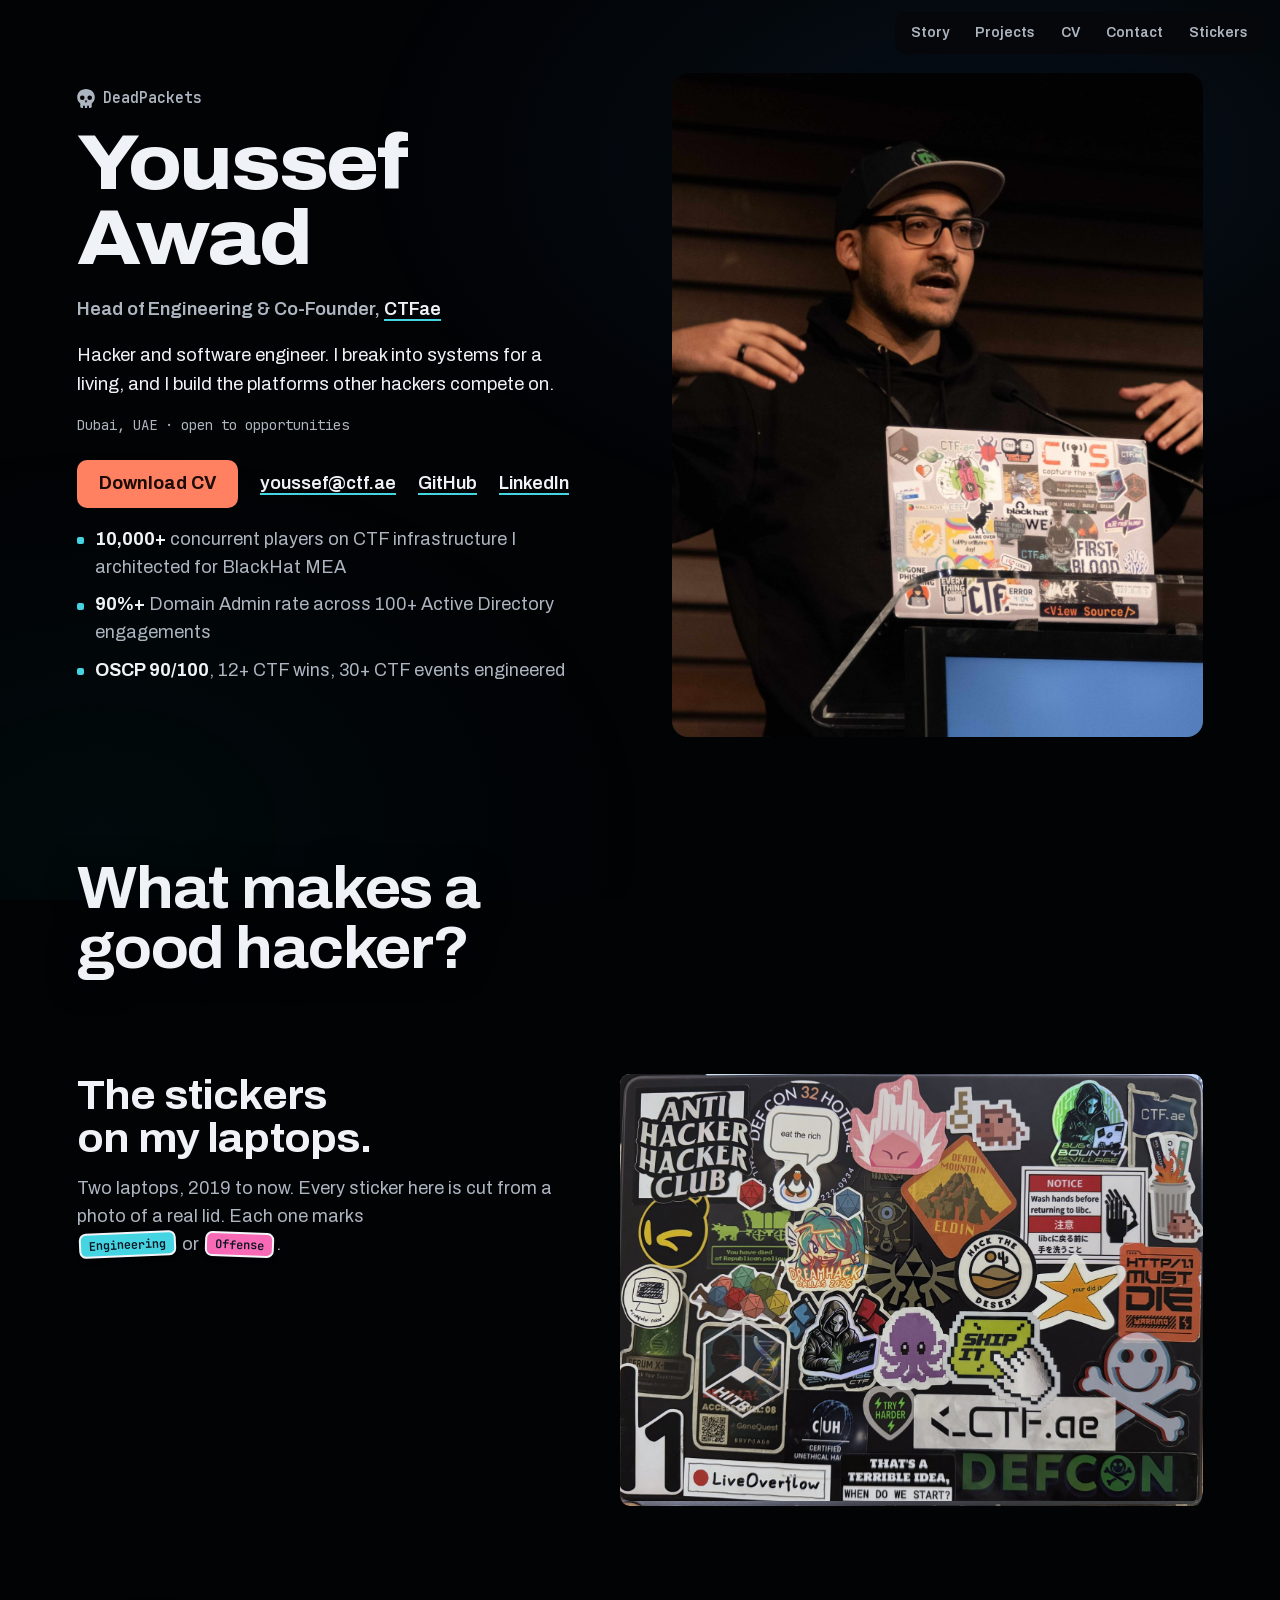
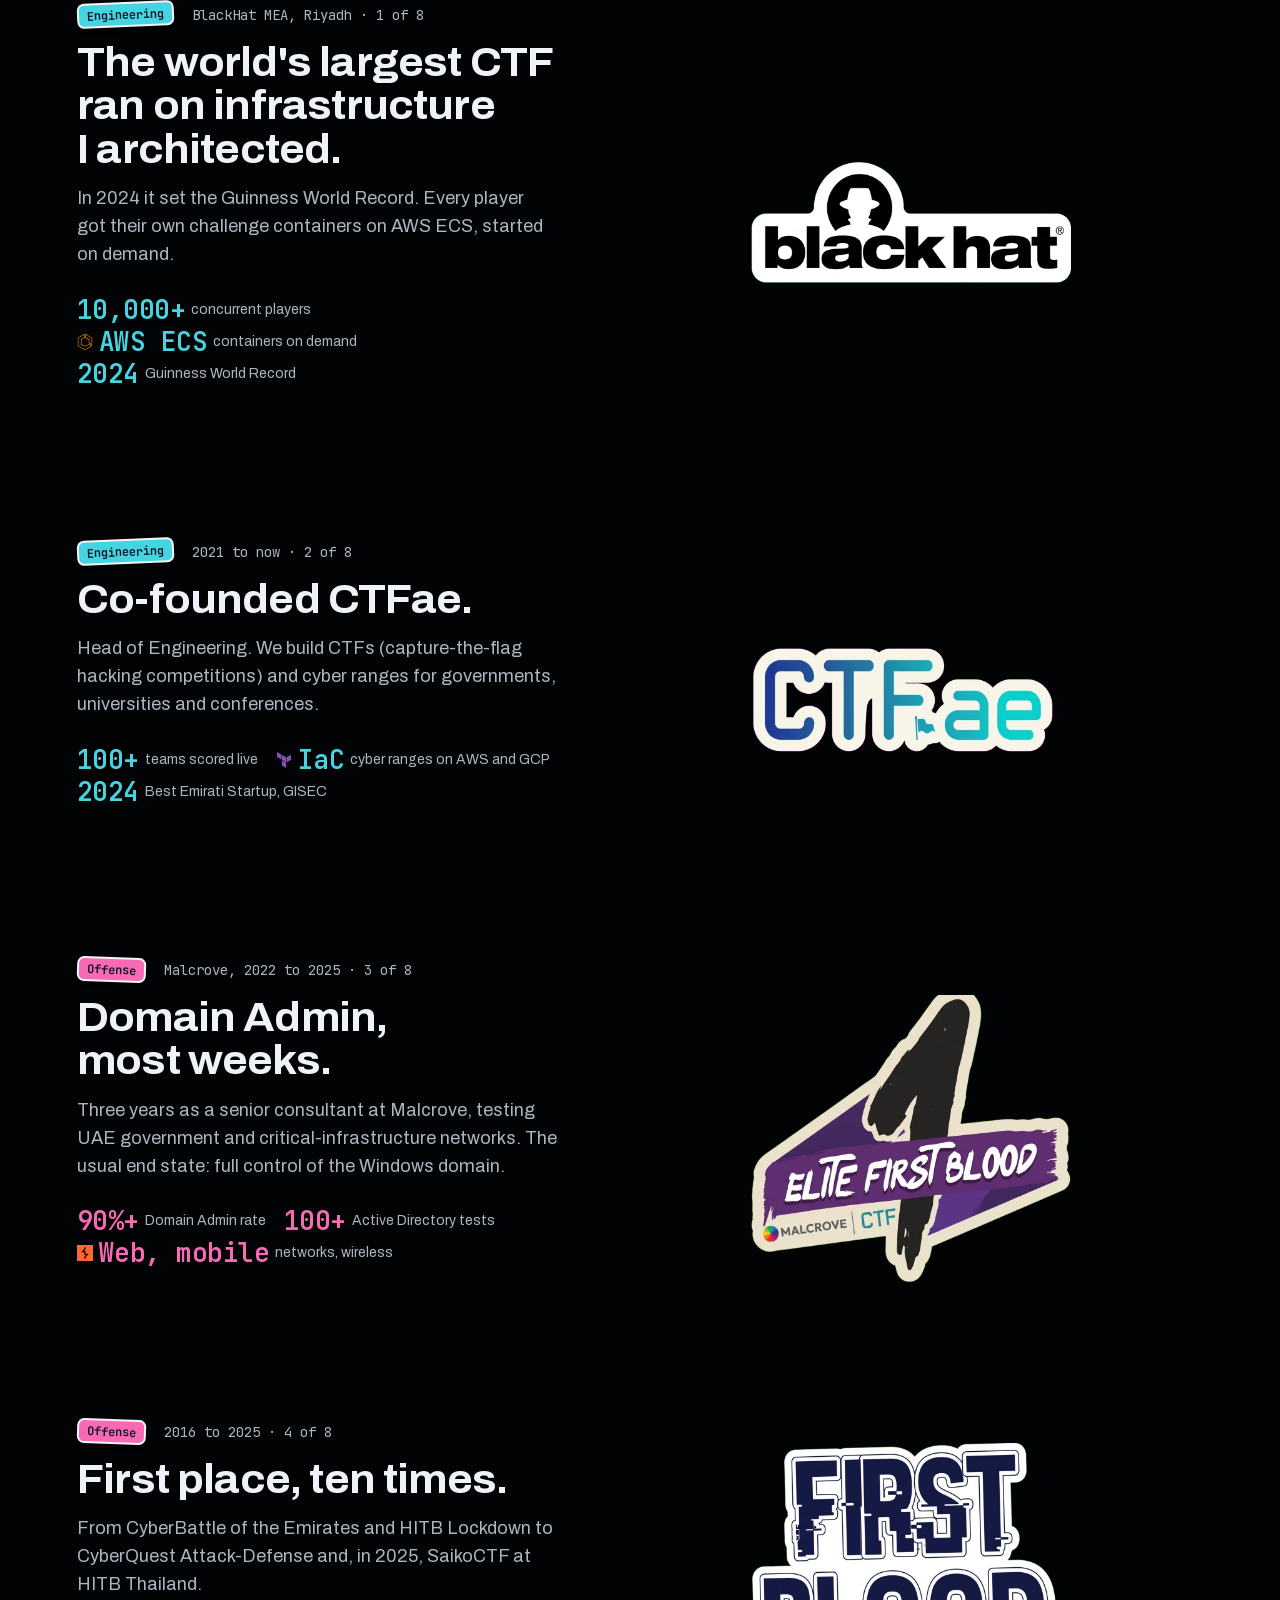
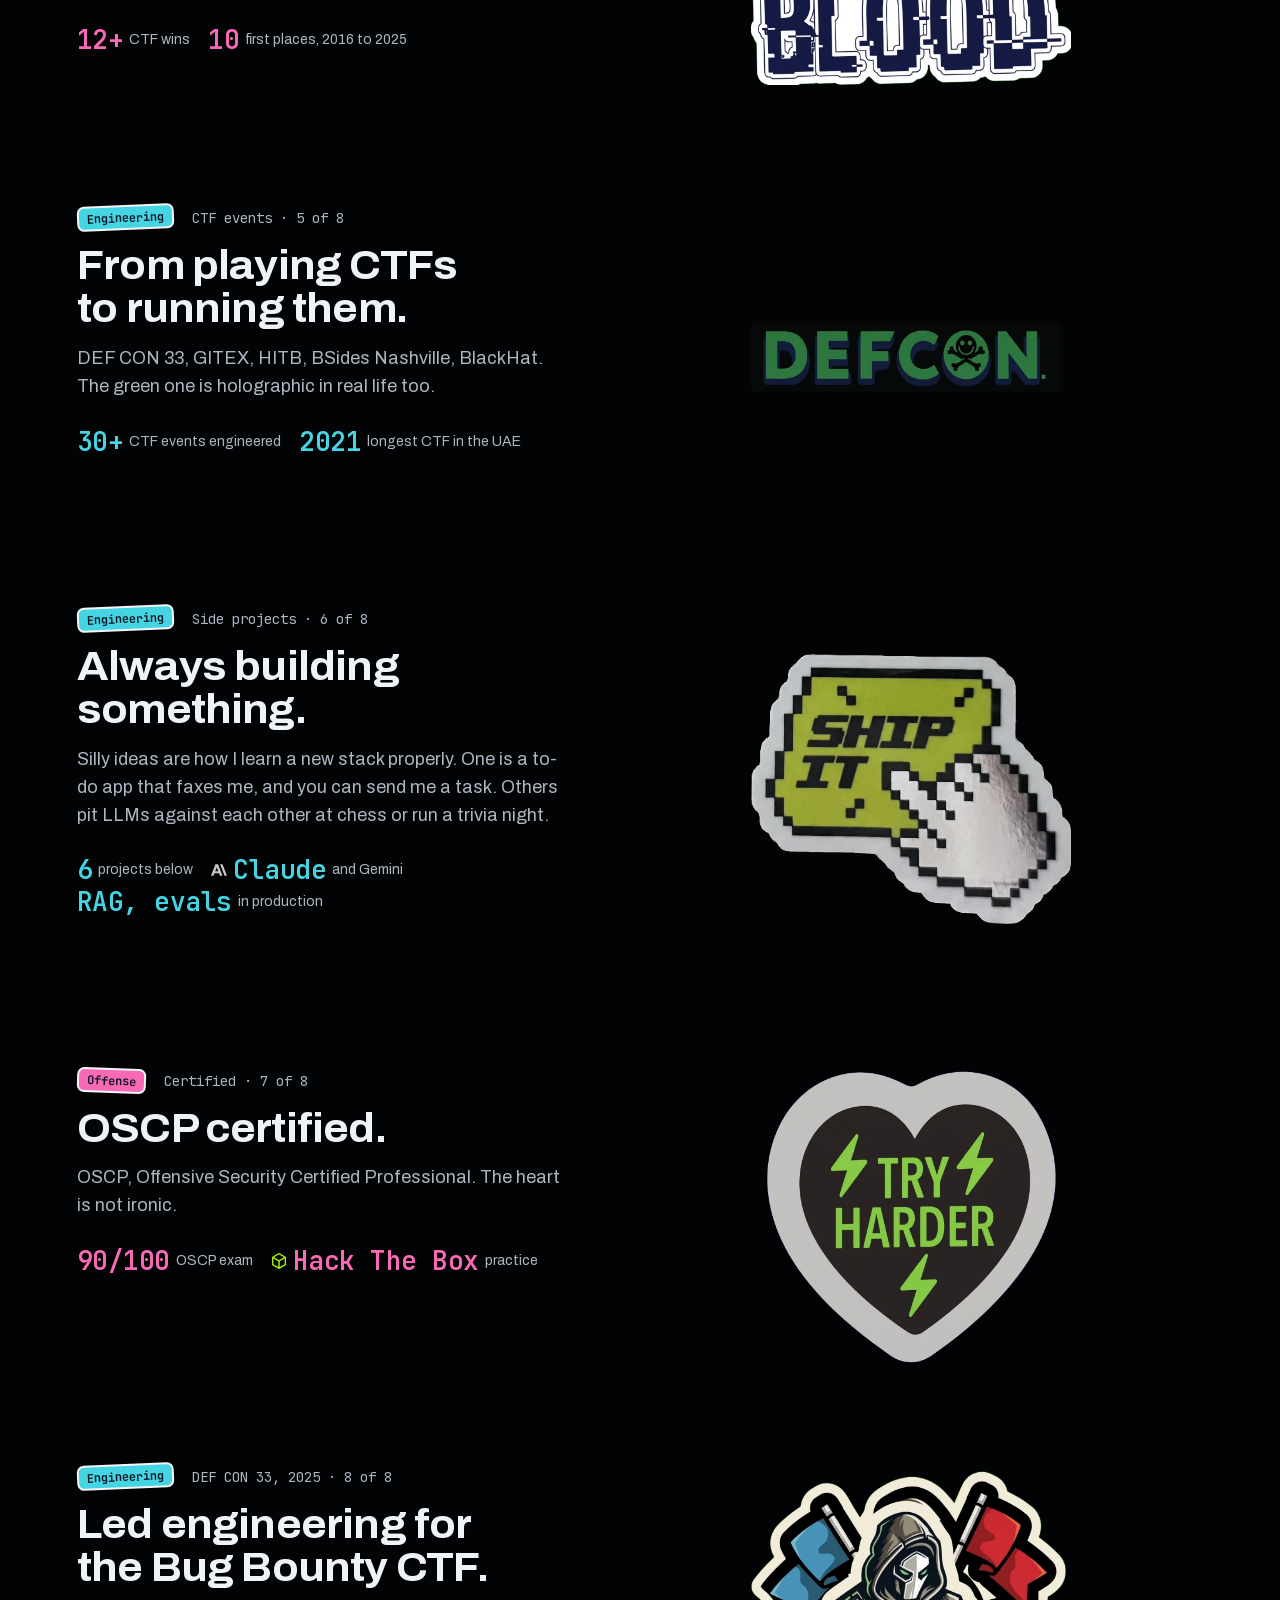
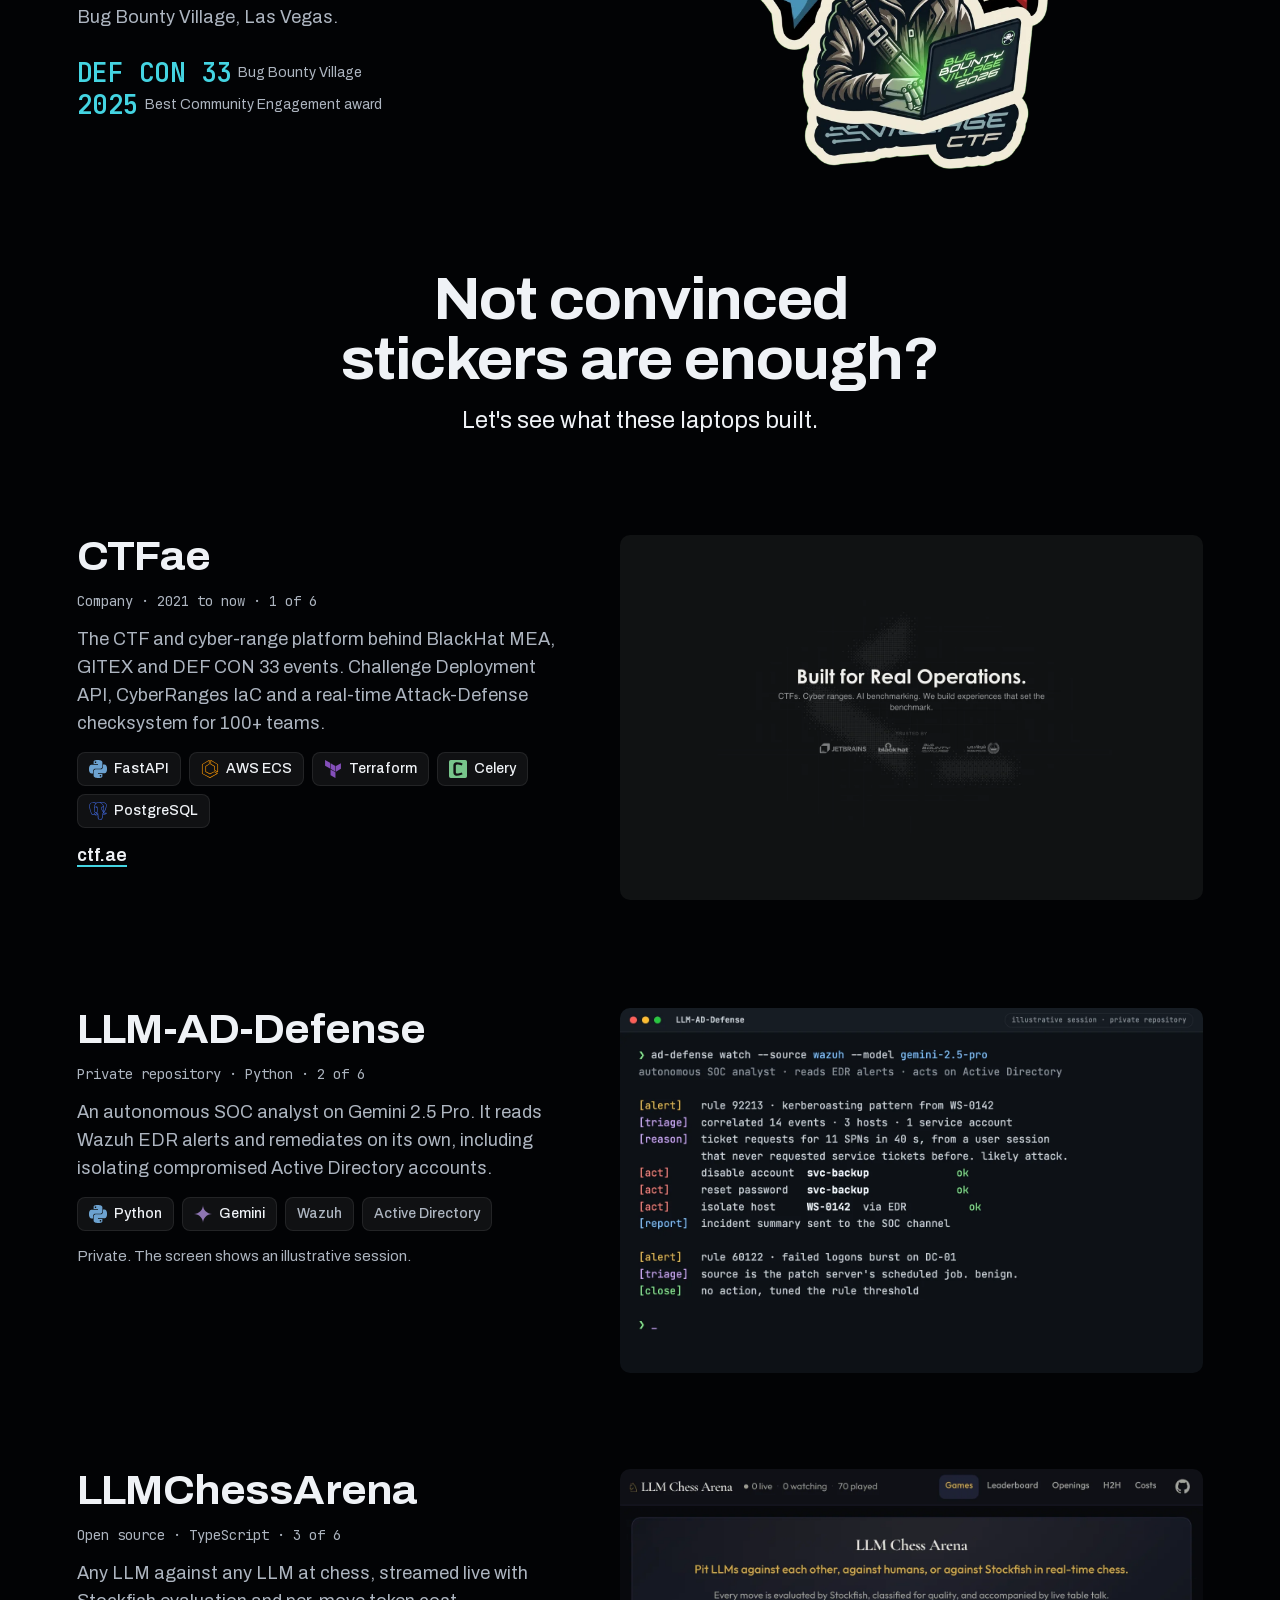
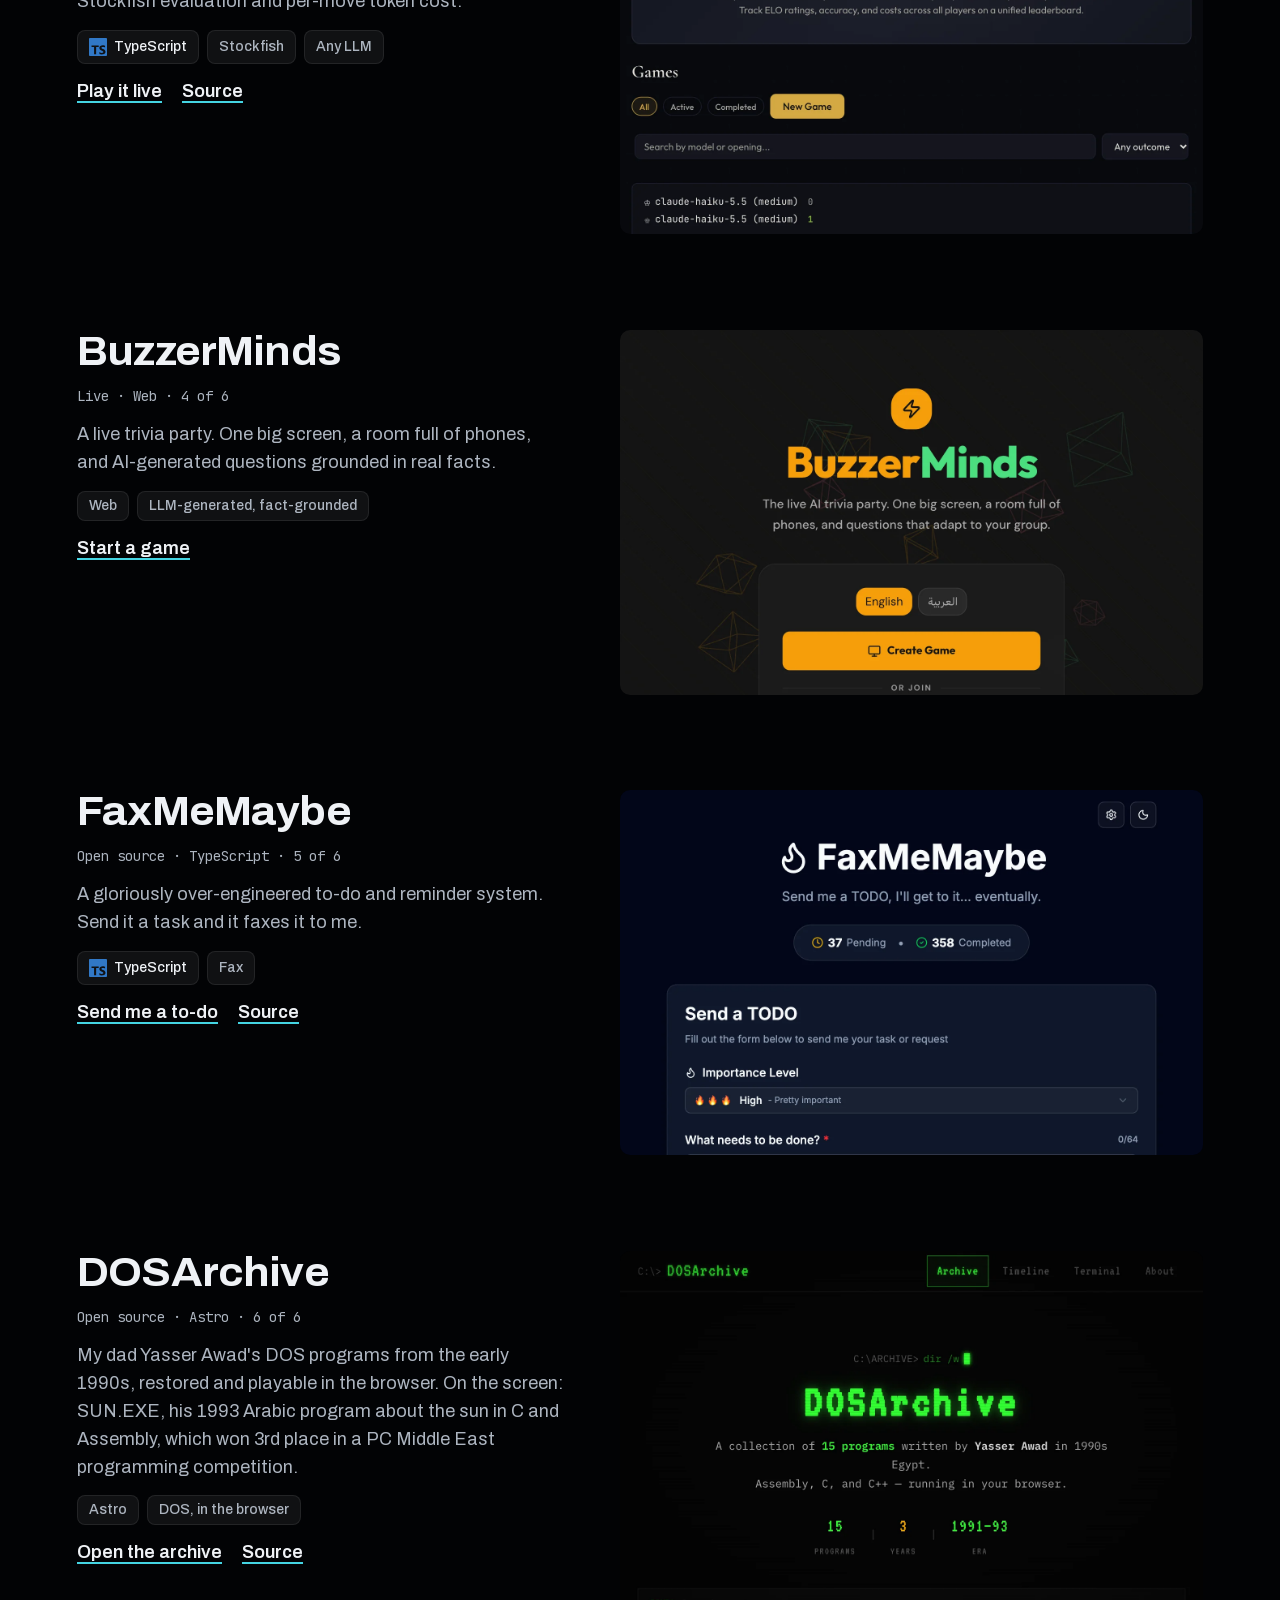
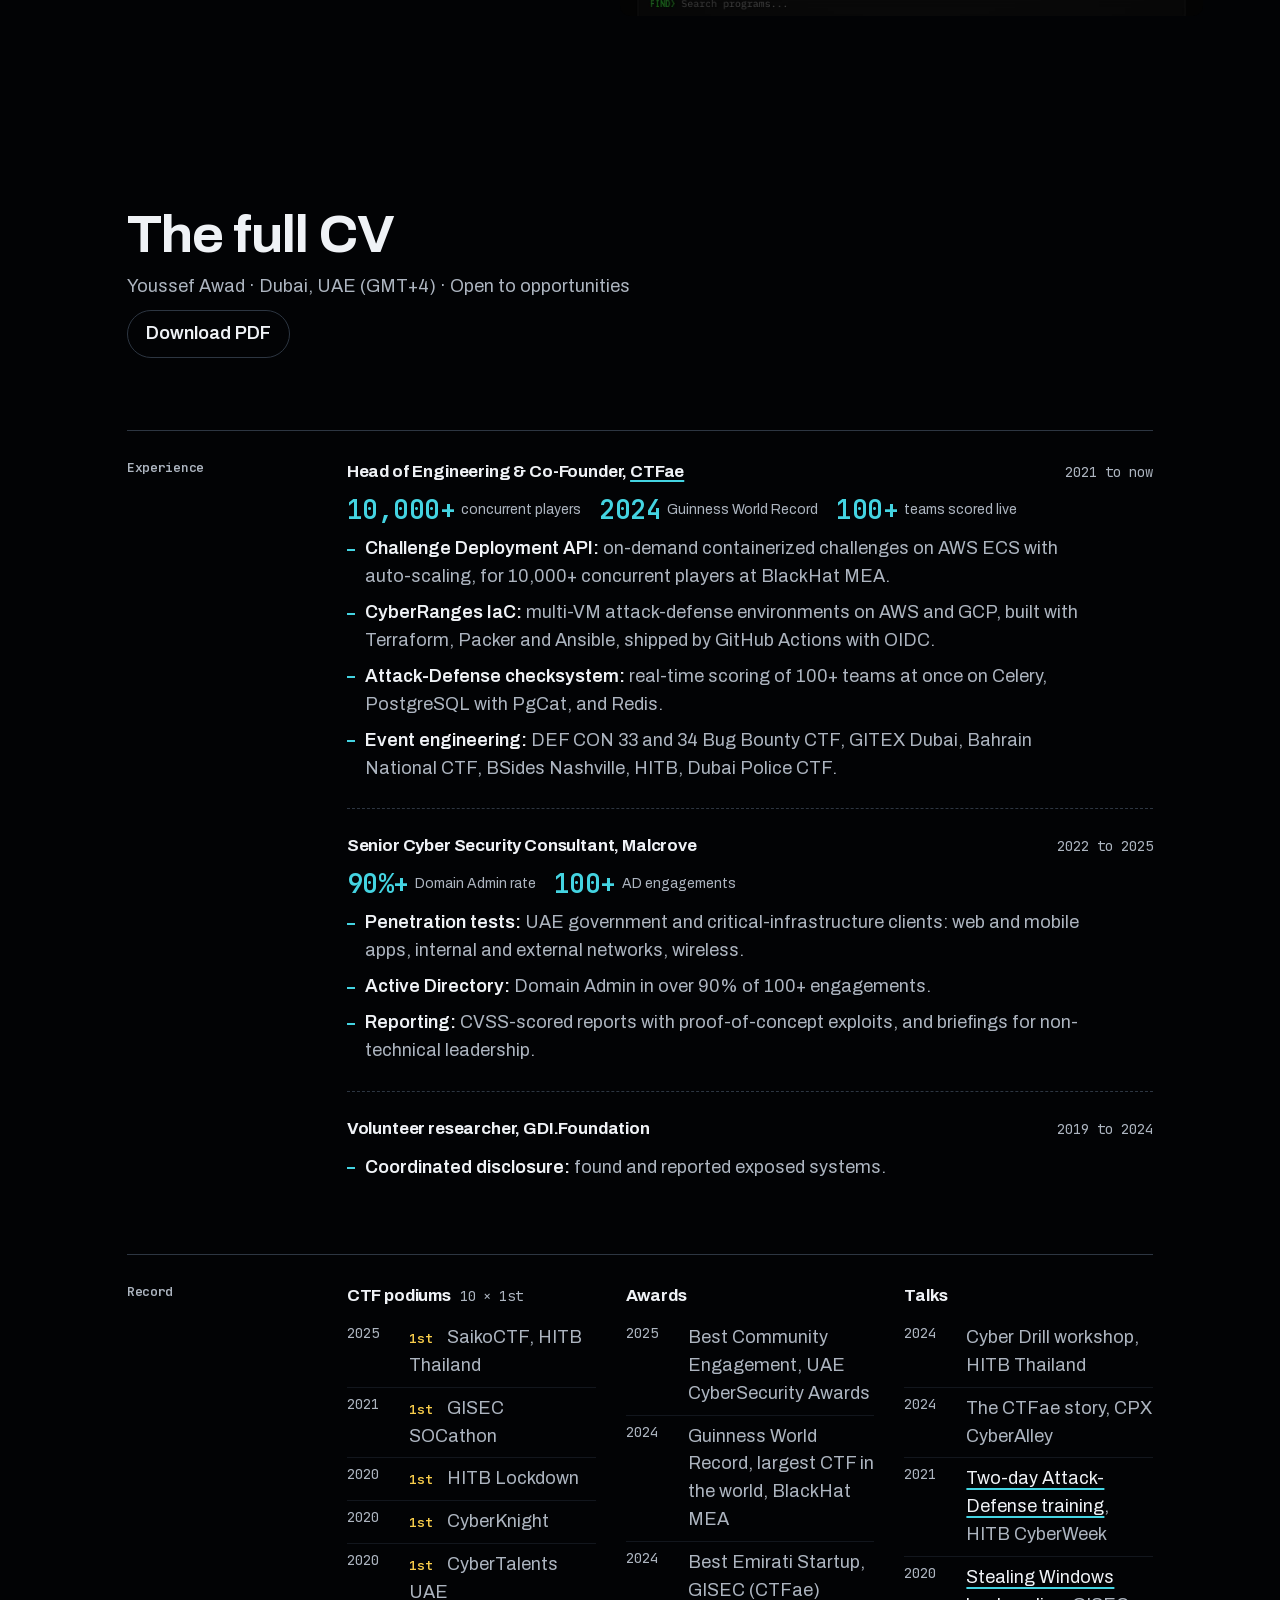
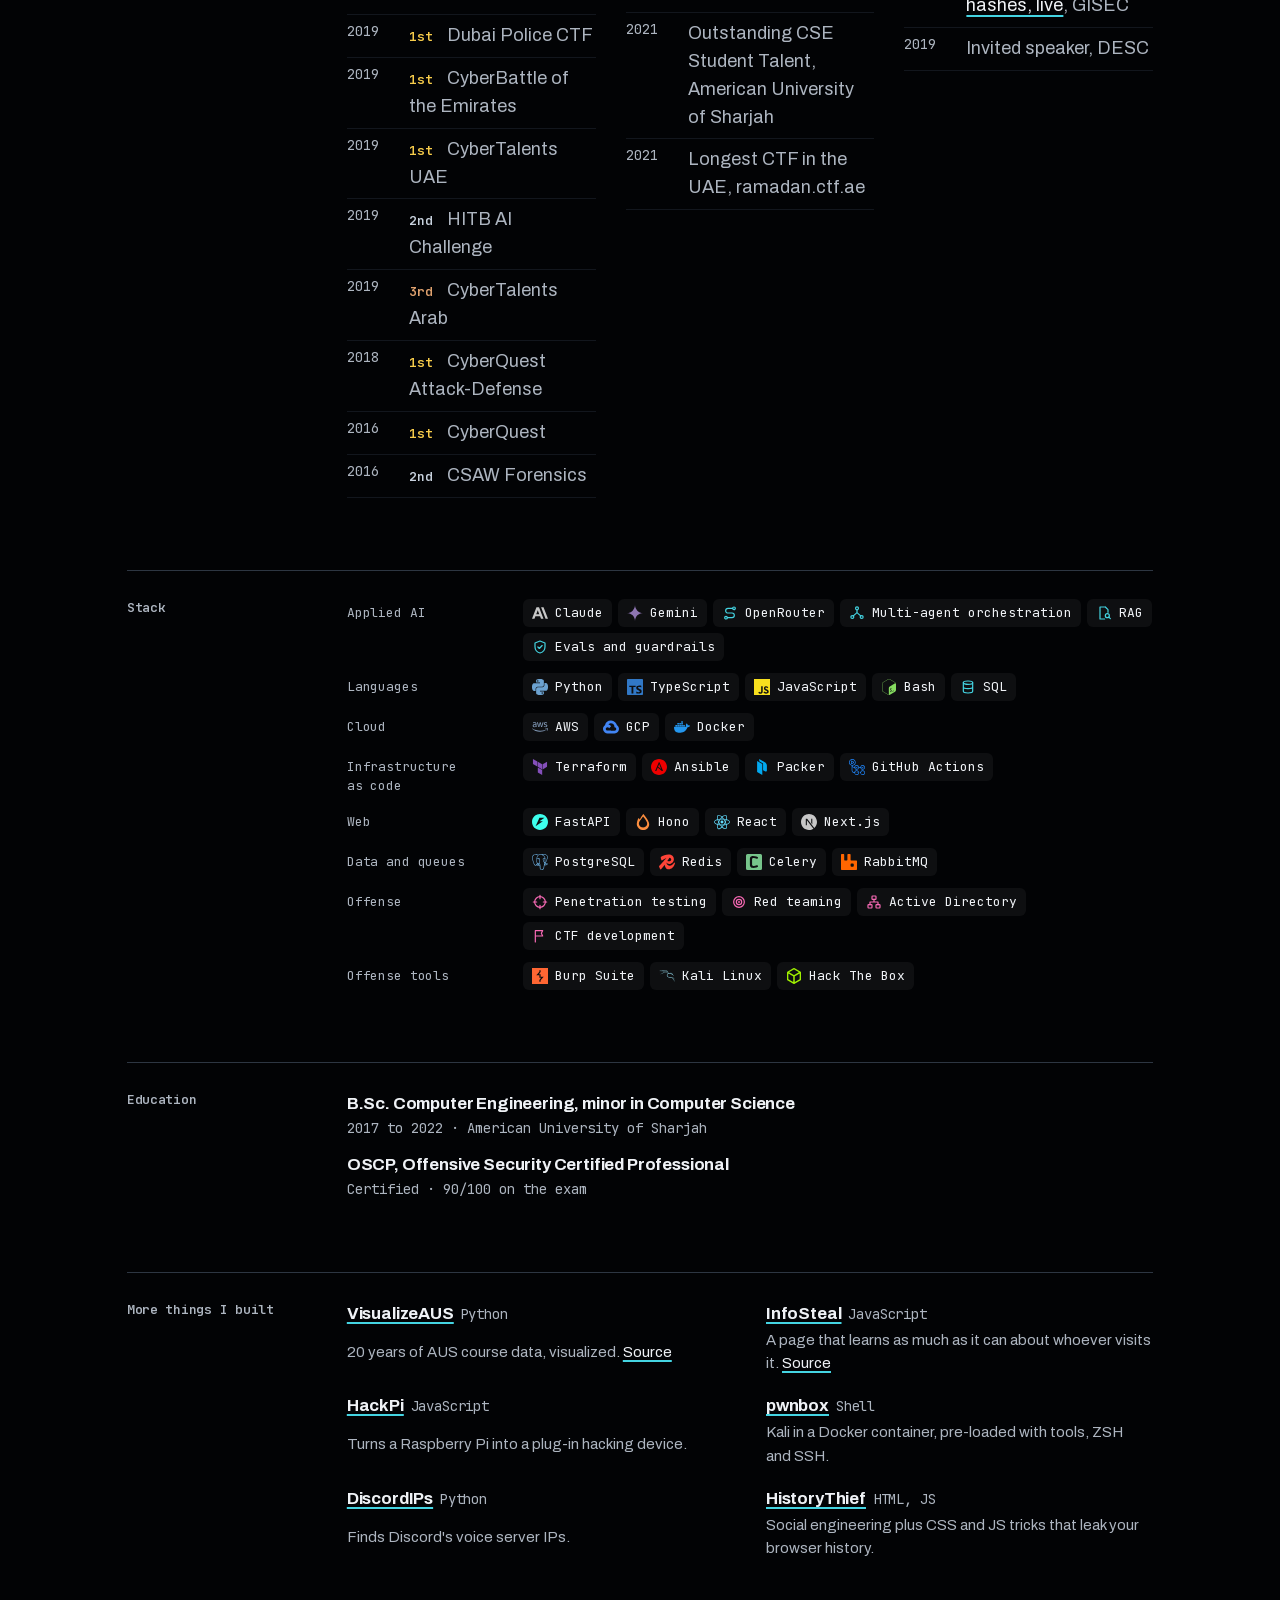
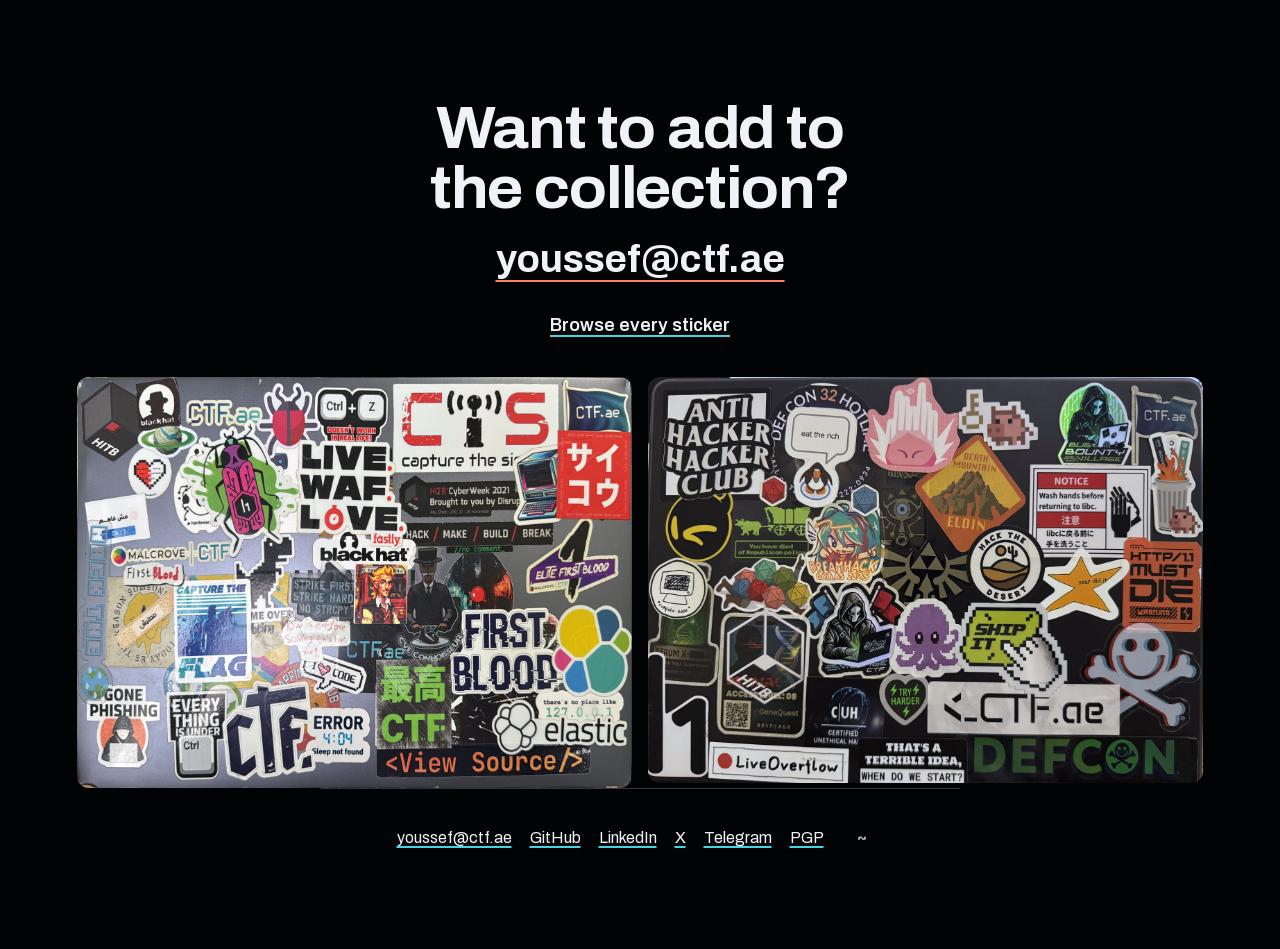
==== commit 1e7a971b: "Hold each moment still while you read, and smooth the phone experience - Copy is pinned where it res" ====
--- a/index.html
+++ b/index.html
@@ -158,7 +158,7 @@
     <img class="shot" src="screens/faxmemaybe.webp" width="1440" height="900" alt="FaxMeMaybe form: send me a TODO, with importance and due date" loading="lazy"></div></section>
   <section class="step project" data-scene="project" data-shot="dosarchive"><div class="inner">
     <h2 id="h-p7">DOSArchive</h2><p class="when">Open source · Astro</p>
-    <p>My dad Yasser Awad's DOS programs from the early 1990s, restored and playable in the browser. On the screen: SUN.EXE, his 1993 Arabic program about the sun in C and Assembly, which won 3rd place in a PC Middle East programming competition. It is running live.</p>
+    <p>My dad Yasser Awad's DOS programs from the early 1990s, restored and playable in the browser. On the screen: SUN.EXE, his 1993 Arabic program about the sun in C and Assembly, which won 3rd place in a PC Middle East programming competition.</p>
     <ul class="stack"><li class="txt">Astro</li><li class="txt">DOS, in the browser</li></ul>
     <p class="links"><a href="https://projects.deadpackets.pw/DOSArchive/">Open the archive</a> <a href="https://github.com/DeadPackets/DOSArchive">Source</a></p>
     <img class="shot" src="screens/dosarchive.webp" width="1440" height="900" alt="DOSArchive: 15 programs by Yasser Awad, 1991 to 1993" loading="lazy"></div></section>
@@ -227,7 +227,6 @@
   <form><label><span>lid:~$</span><input autocomplete="off" spellcheck="false" autocapitalize="off" aria-label="Command"></label></form>
 </div>
 
-<script src="https://cdn.jsdelivr.net/npm/js-dos@8.4.1/dist/emulators/emulators.js" defer></script>
 <script type="module" src="ui.js"></script>
 <script type="module" src="app.js" onerror="document.documentElement.classList.add('static')"></script>
 </body>
--- a/style.css
+++ b/style.css
@@ -21,7 +21,7 @@
 }
 .ascii { position: fixed; inset: 0; width: 100%; height: 100%; z-index: -1; pointer-events: none; } /* ascii.js: the living background */
 .aura { position: fixed; left: 0; top: 0; width: 0; height: 0; z-index: -1; pointer-events: none; will-change: transform; } /* a light pool that follows the laptop */
-.aura i { position: absolute; left: -60vmax; top: -45vmax; width: 120vmax; height: 90vmax; opacity: 0; will-change: opacity; }
+.aura i { position: absolute; left: -15vmax; top: -11.25vmax; width: 30vmax; height: 22.5vmax; opacity: 0; will-change: opacity; transform: scale(4); } /* a soft gradient: rasterized at 1/16 the pixels, scaled up it looks the same */
 .aura .base { background: radial-gradient(closest-side, oklch(26% 0.04 250 / 0.55), oklch(16% 0.03 250 / 0.18) 55%, transparent); }
 .aura .eng { background: radial-gradient(closest-side, oklch(36% 0.08 205 / 0.5), oklch(20% 0.05 210 / 0.16) 55%, transparent); }
 .aura .off { background: radial-gradient(closest-side, oklch(34% 0.11 350 / 0.45), oklch(19% 0.06 350 / 0.15) 55%, transparent); }
@@ -52,19 +52,20 @@
 .nw .side { margin: 0 2px; }
 
 /* fixed layers: the stage photo (hero frame -> full bleed -> the laptop), then the WebGL laptops */
-.photo { position: fixed; inset: 0; z-index: 0; pointer-events: none; will-change: clip-path, opacity, filter; }
+.photo { position: fixed; left: 0; top: 0; width: 100%; height: 100lvh; z-index: 0; pointer-events: none; will-change: clip-path, opacity, filter; } /* the stage's large viewport, like #lid: its clip is computed in that space */
 .photo .dim { position: absolute; left: 0; top: 0; width: 1600px; height: 1066px; transform-origin: 0 0; opacity: 0; background: radial-gradient(300px 225px at 918px 724px, transparent 62%, oklch(7% 0.01 257 / 0.97)); } /* the lid's centre in photo px */
 .photo img { position: absolute; left: 0; top: 0; width: 1600px; height: 1066px; max-width: none; transform-origin: 0 0; will-change: transform; }
 html:not(.gl) .photo, html:not(.gl) #lid { display: none; }
 .cue .go, .cue .ld { display: none; } /* while loading, the fixed pill speaks for the page */
 .gl .cue .go { display: inline; }
-#lid { position: fixed; inset: 0; width: 100%; height: 100%; z-index: 1; opacity: 0; pointer-events: none; touch-action: pinch-zoom; } /* vertical swipes are scrolled by app.js so a held drag can peel any way */
+#lid { position: fixed; left: 0; top: 0; width: 100%; height: 100lvh; z-index: 1; opacity: 0; pointer-events: none; touch-action: pan-y pinch-zoom; } /* swipes scroll natively; a held drag is claimed in app.js so it can peel any way */
 .play #lid { pointer-events: auto; background: radial-gradient(60% 46% at 50% 66%, oklch(20% 0.03 252 / 0.85), transparent 72%); } /* a lit stage under the finale pair: the black lid needs something to sit against */
 main { position: relative; z-index: 2; }
 .play main { pointer-events: none; } /* finale: the canvas under main gets drags and clicks */
 
 /* moments */
 .step { min-height: 100vh; min-height: 100svh; display: flex; align-items: center; padding: 72px var(--pad); }
+.gl .step:not(.hero):not(.finale) { margin-bottom: 75svh; } /* a still reading hold before each transition; the copy is pinned by app.js */
 .play .step { pointer-events: none; } /* finale: drags reach the laptops; links stay live */
 .play .step a, .play .step button { pointer-events: auto; }
 .step .inner { max-width: min(36vw, 540px); display: grid; gap: 14px; will-change: opacity, transform; }
@@ -152,6 +153,9 @@
 .sprite { position: absolute; width: 0; height: 0; overflow: hidden; }
 .cv-edu { list-style: none; display: grid; gap: 14px; } .cv-edu .when { margin-top: 2px; }
 .cv-built { list-style: none; display: grid; gap: 16px; } .cv-built li { display: grid; gap: 2px; } .cv-built p { color: var(--muted); font-size: 15px; } .cv-built h4 .when { margin-left: 4px; }
+@supports (animation-timeline: view()) { @media (prefers-reduced-motion: no-preference) { /* scroll-linked: a block is still below the fold while it fades, so nothing already on screen can blink */
+  .cv-sec > h3, .cv-role, .cv-rec > div, .cv-stack > div, .cv-edu li, .cv-built li { animation: cv-in linear both; animation-timeline: view(); animation-range: entry 0% entry 80%; } } }
+@keyframes cv-in { from { opacity: 0; transform: translateY(14px); } }
 @media (min-width: 821px) { .cv-sec { grid-template-columns: 180px minmax(0, 1fr); gap: 24px 40px; } .cv-stack > div { grid-template-columns: 170px minmax(0, 1fr); align-items: start; } .cv-stack h4 { padding-top: 4px; } .cv-rec { grid-template-columns: repeat(3, minmax(0, 1fr)); } .cv-built { grid-template-columns: repeat(2, minmax(0, 1fr)); gap: 18px 32px; } }
 
 /* finale: both laptops, yours to play with */
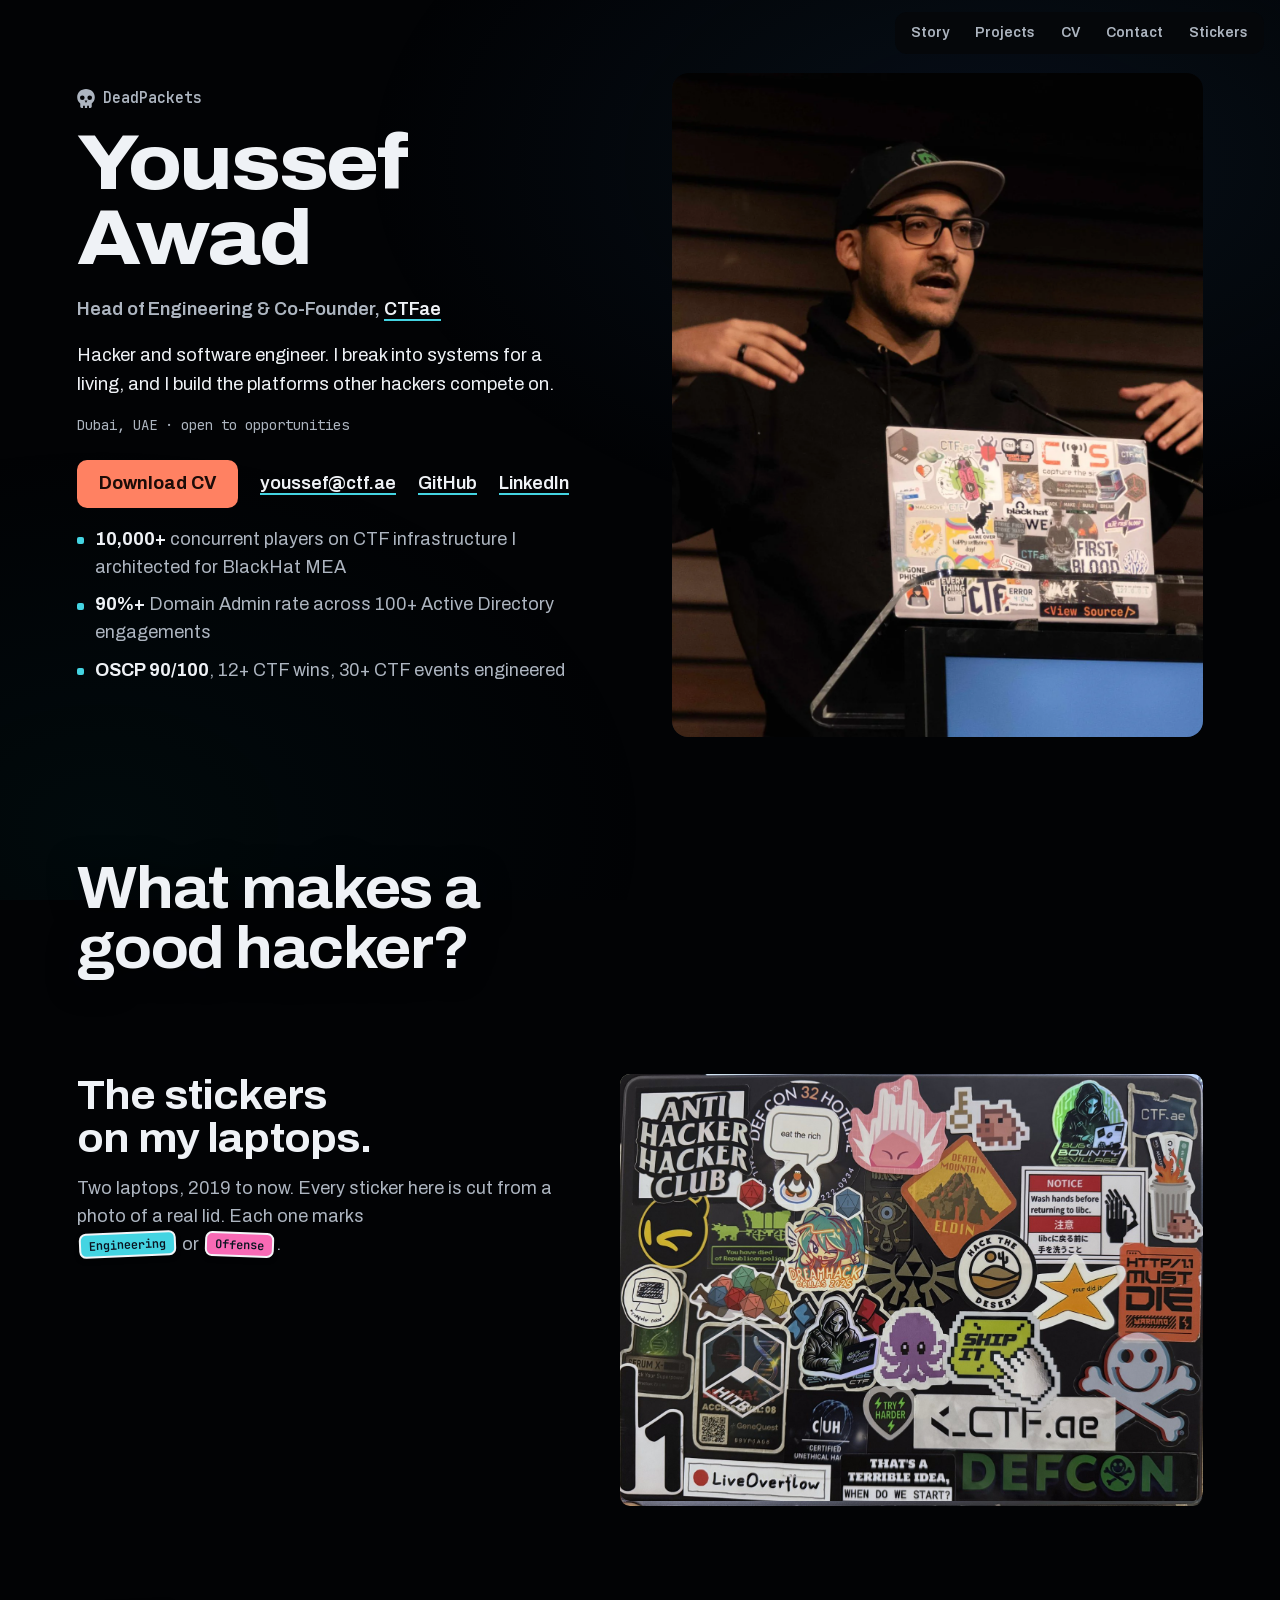
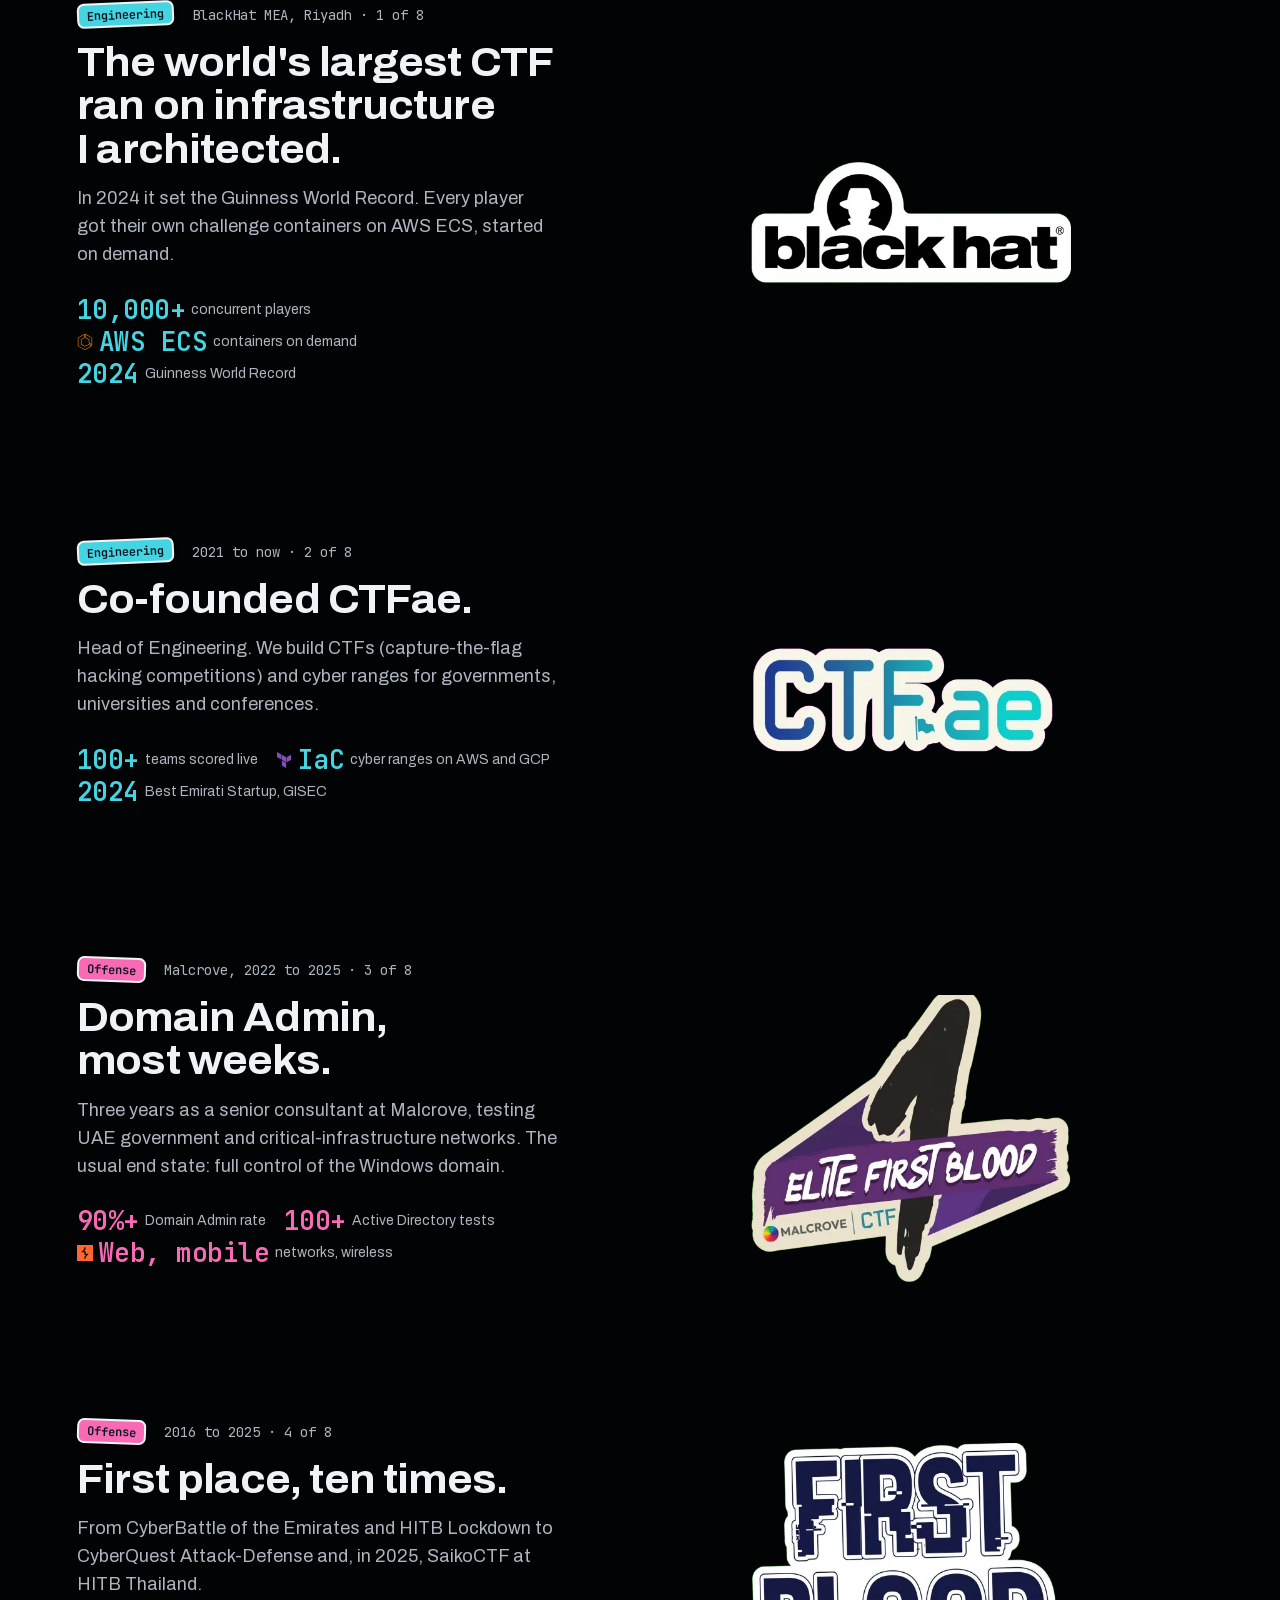
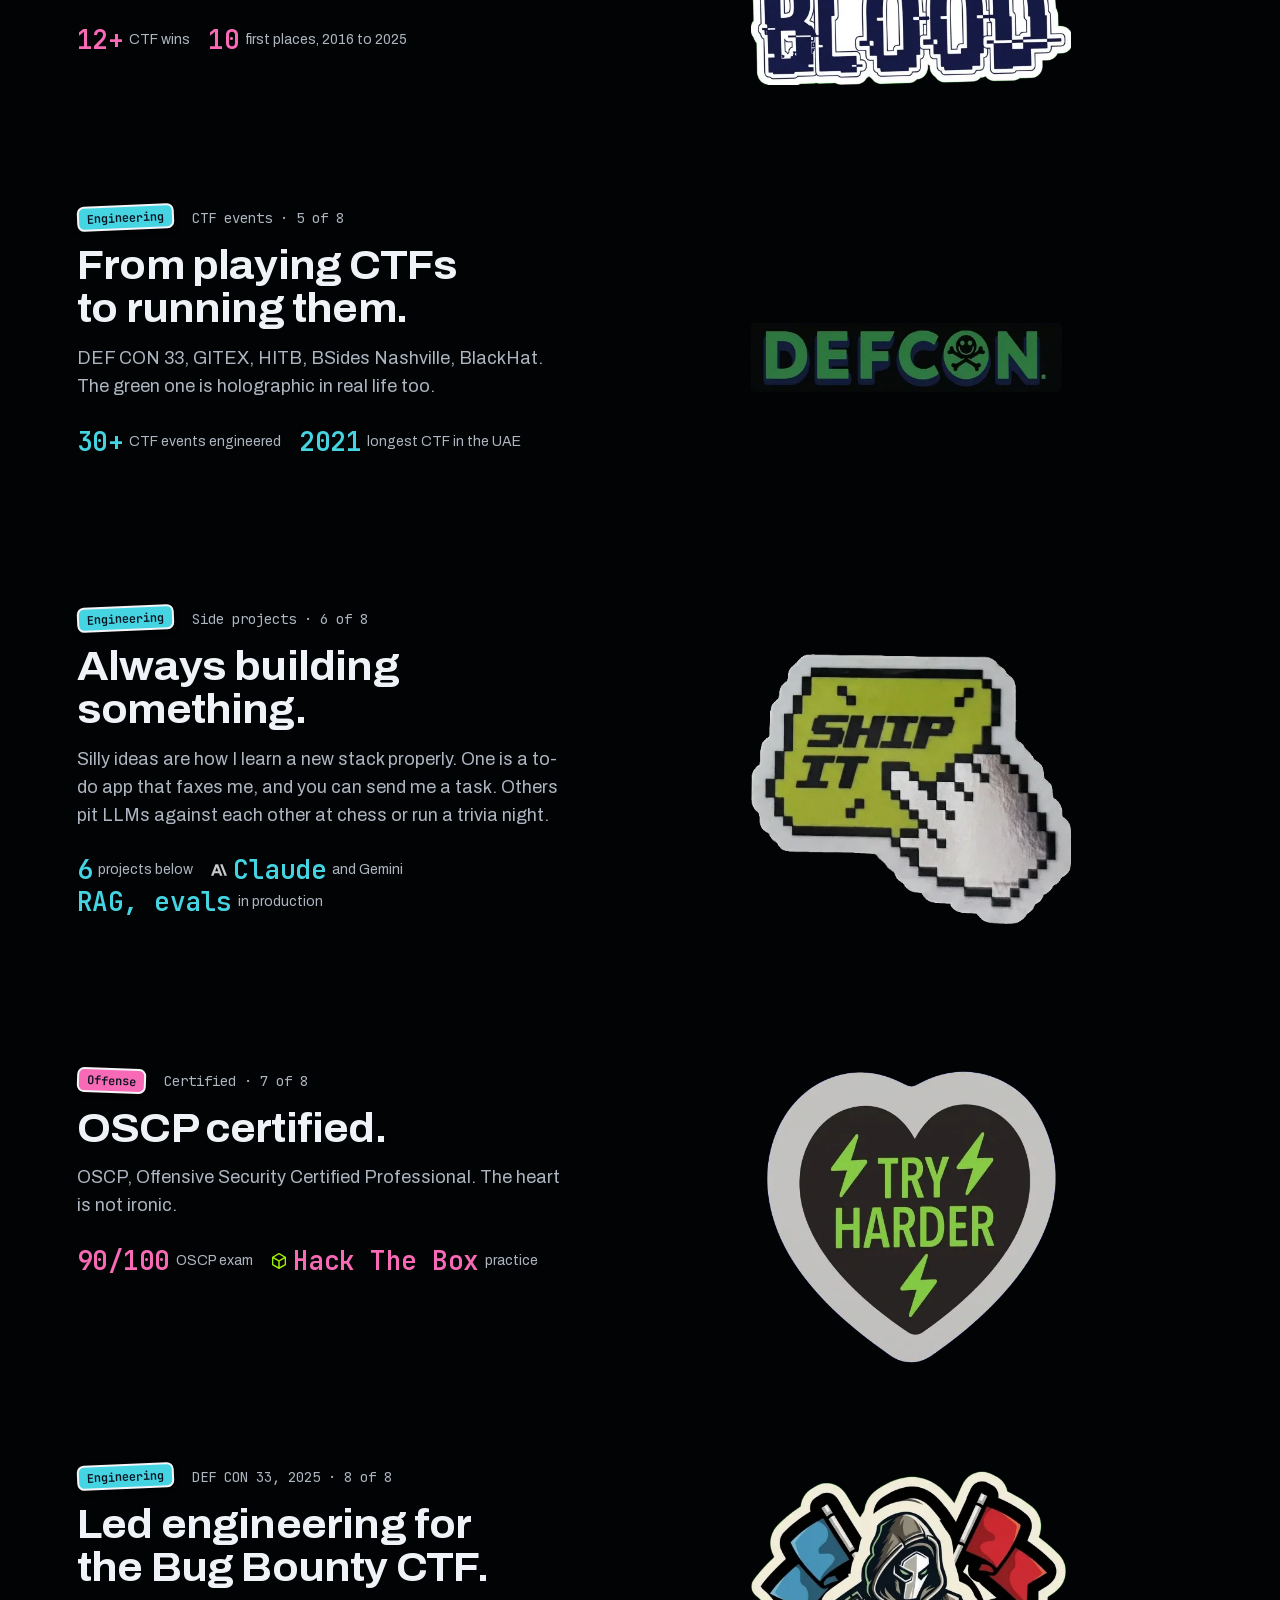
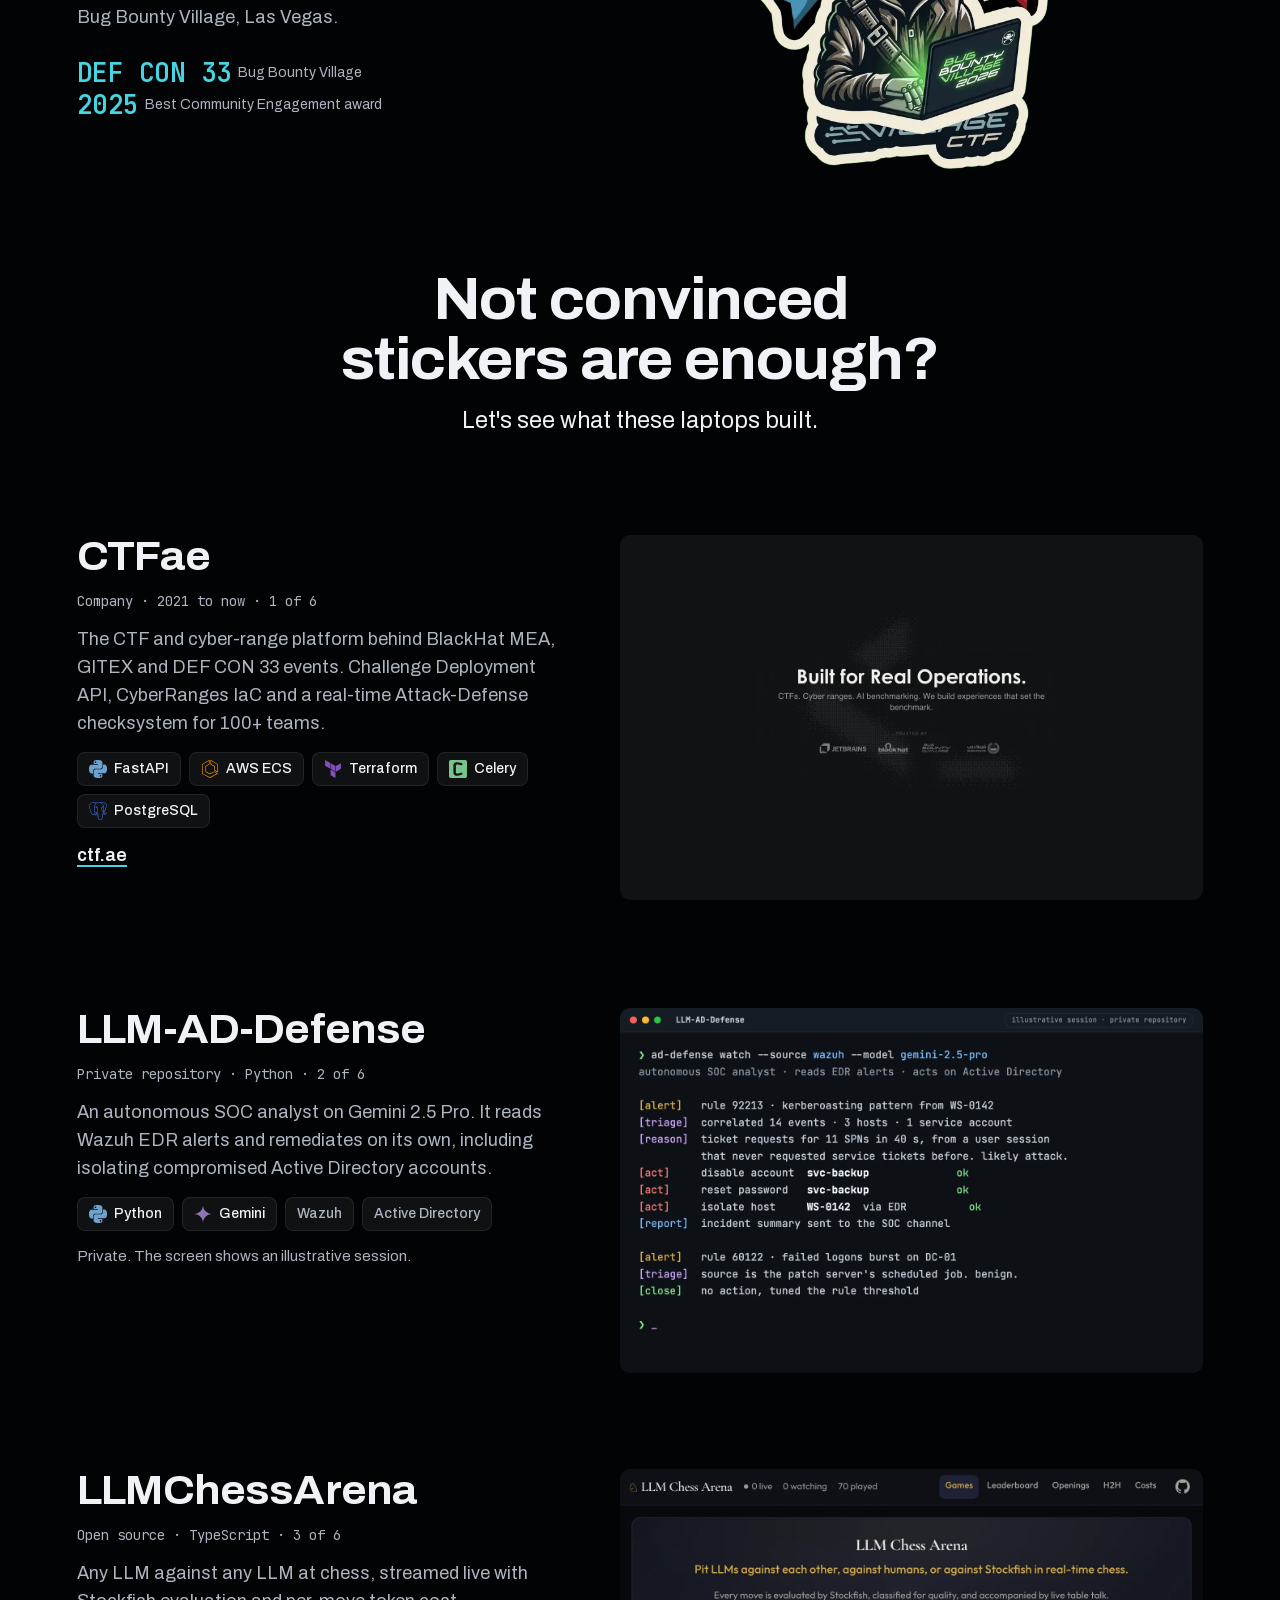
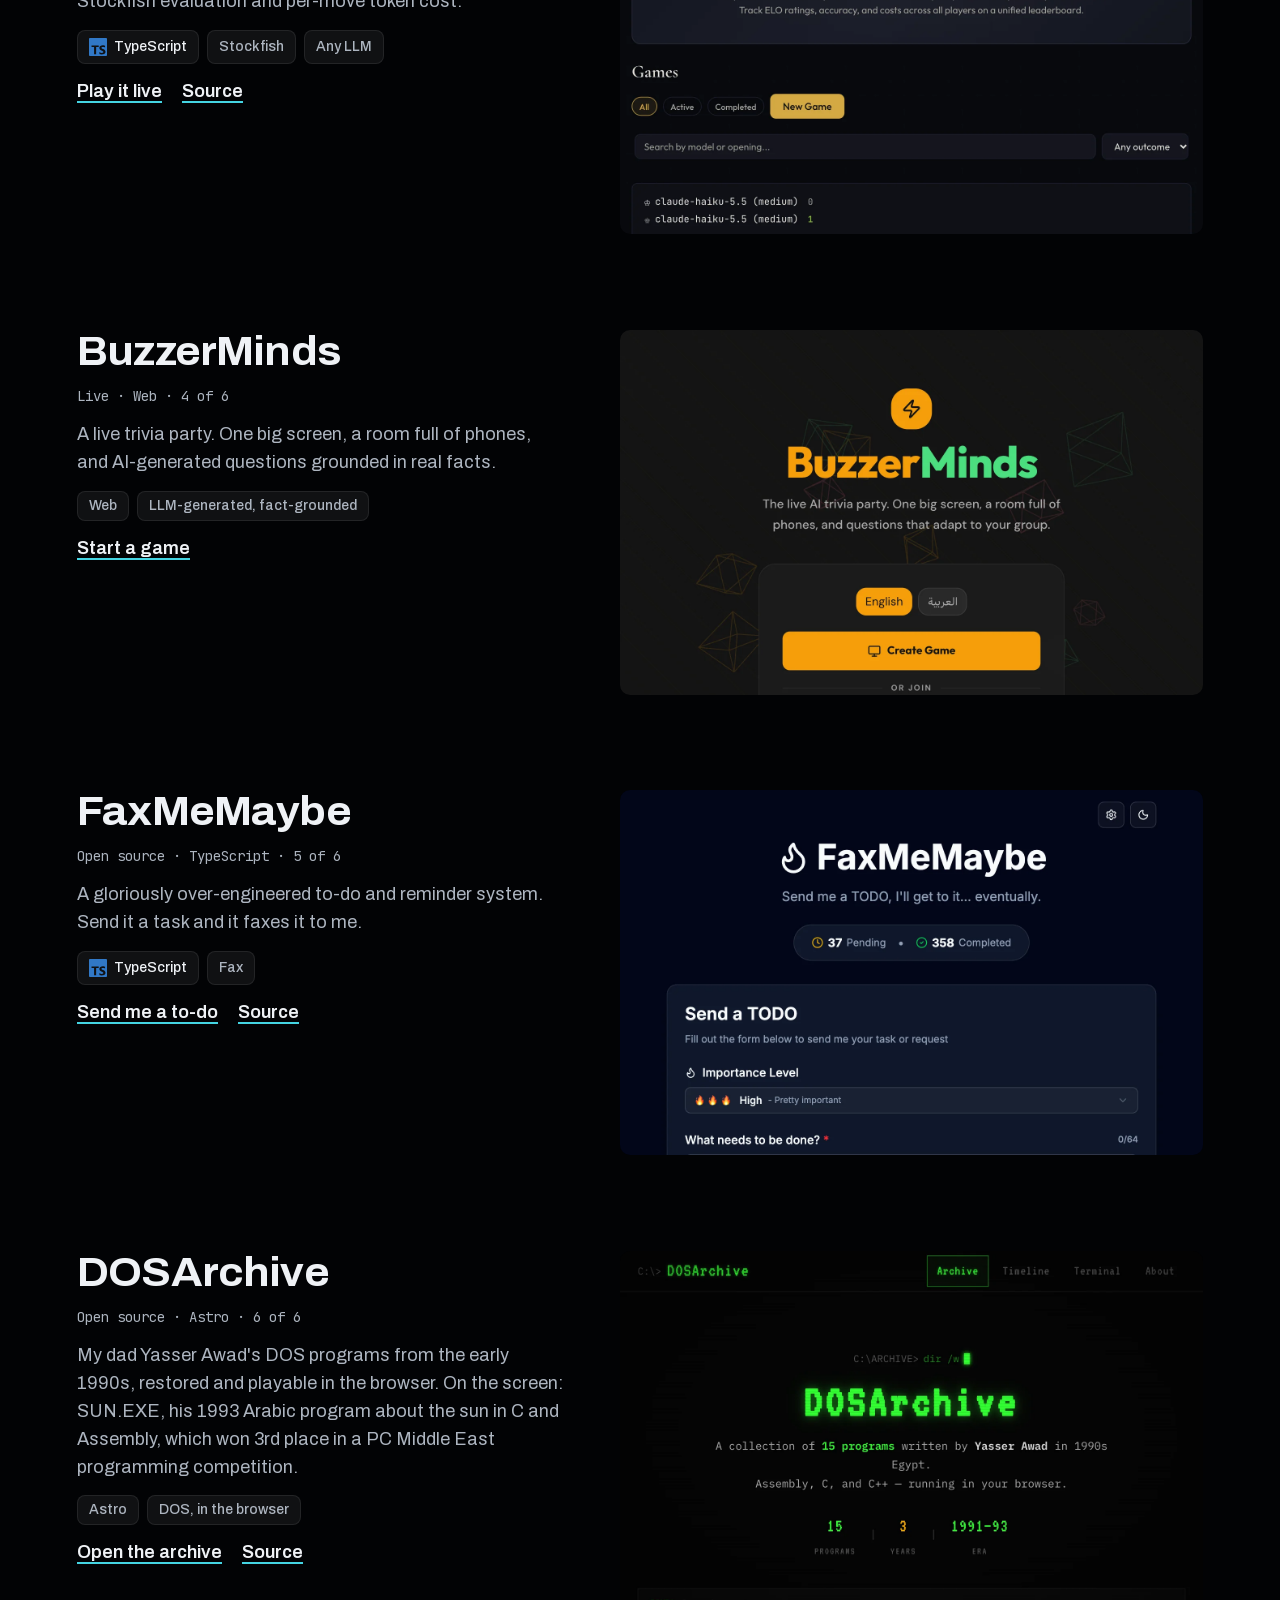
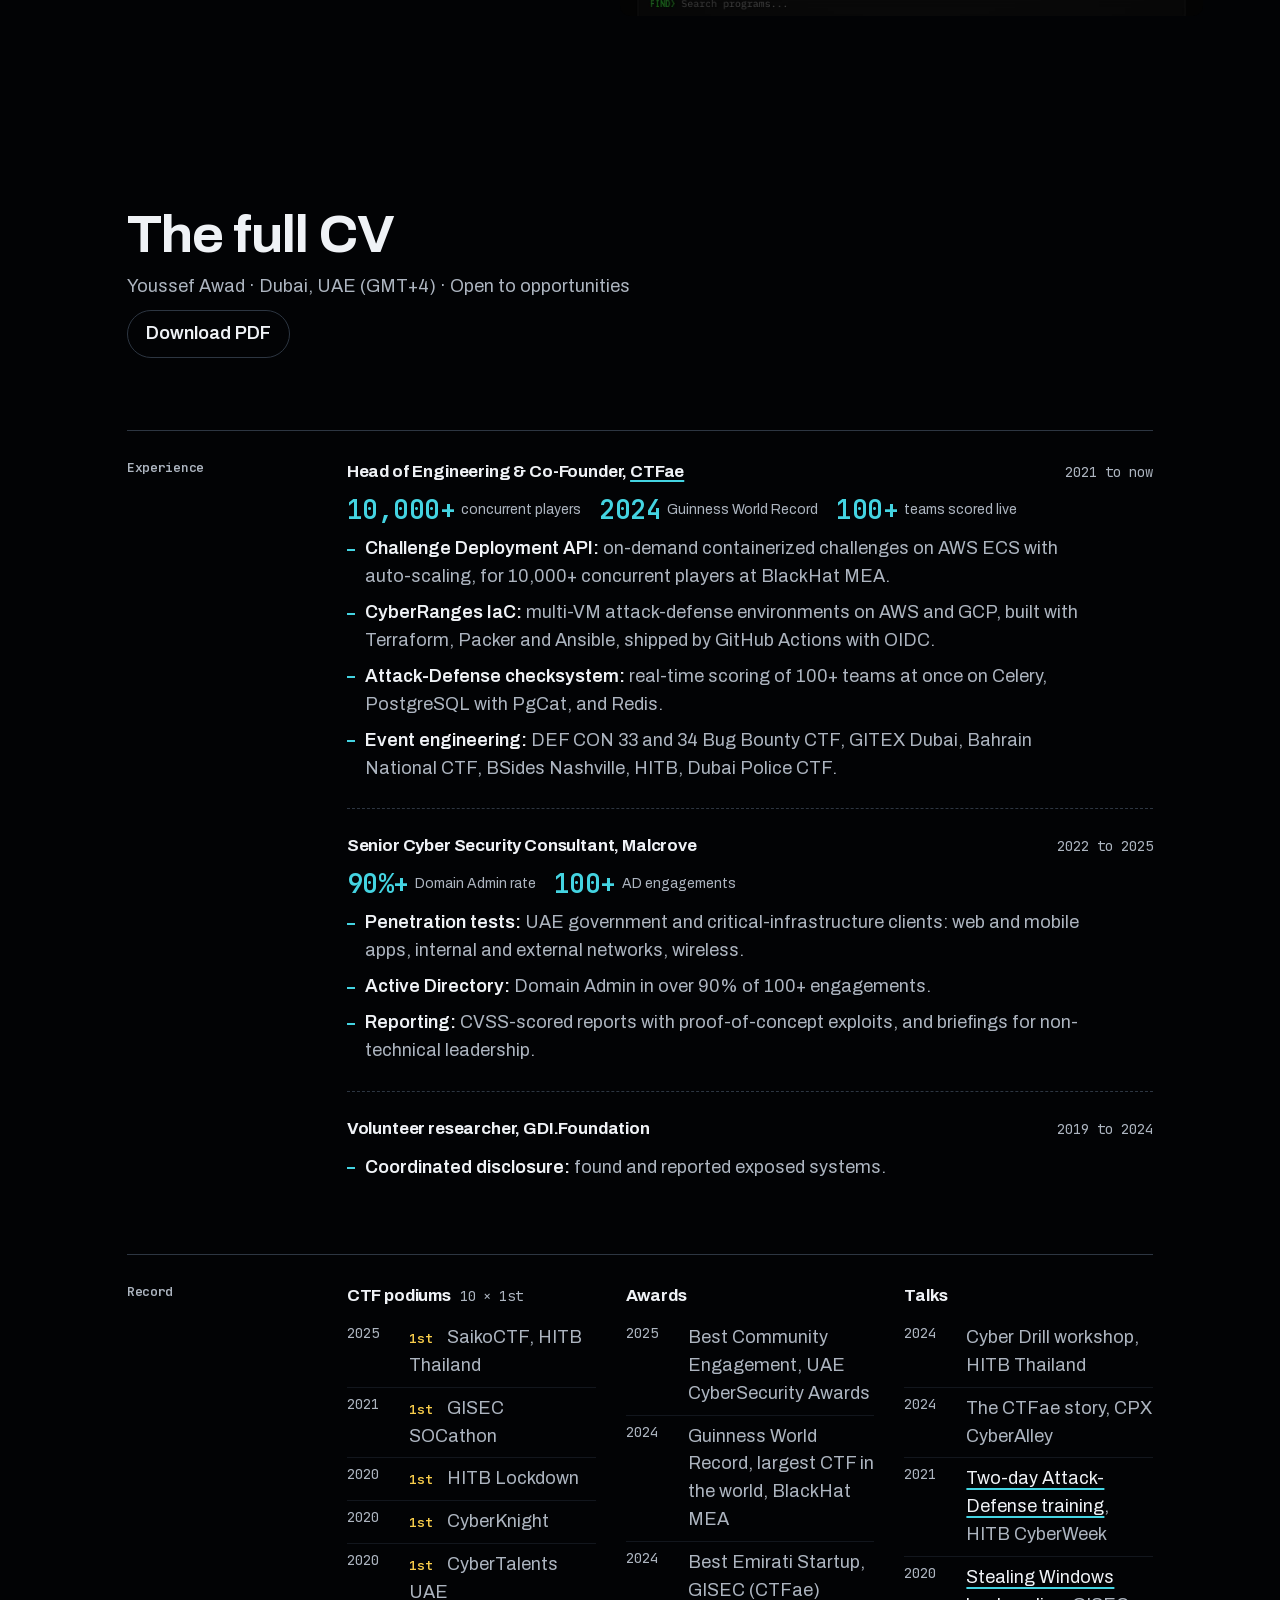
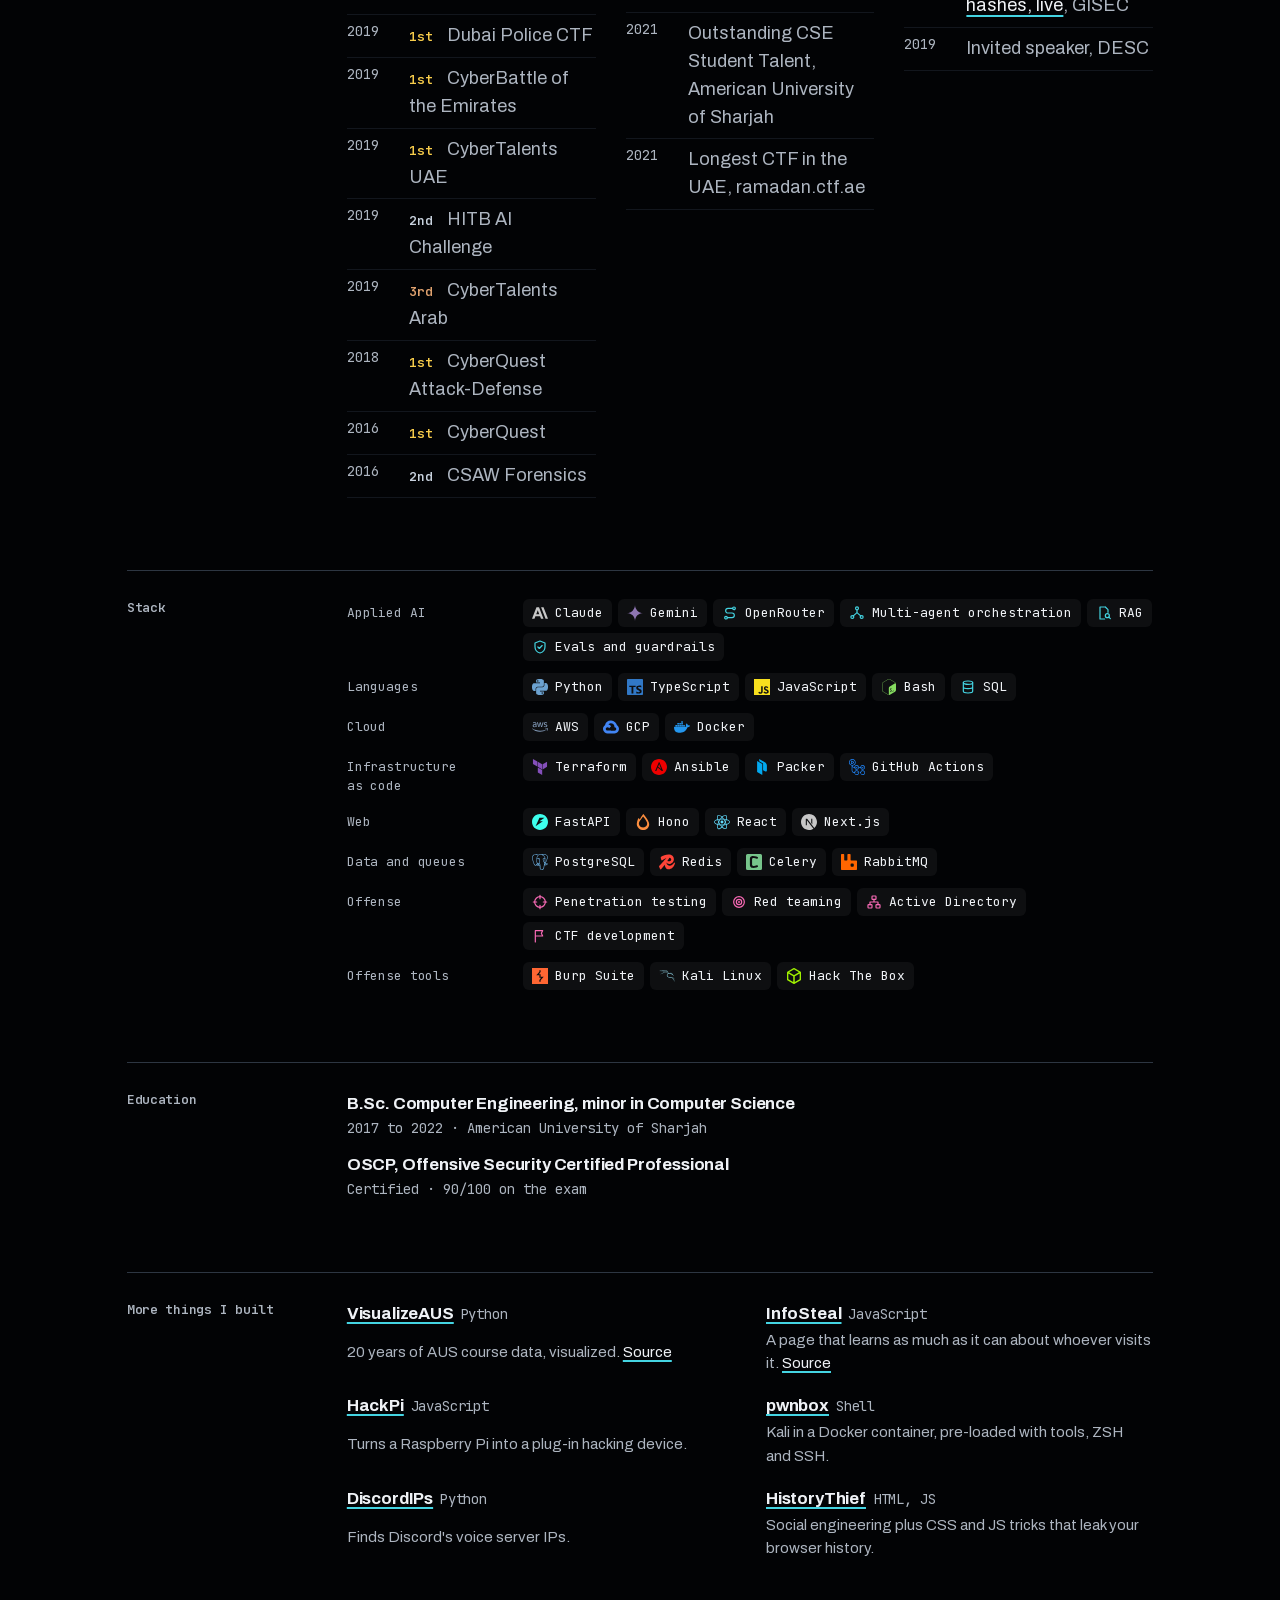
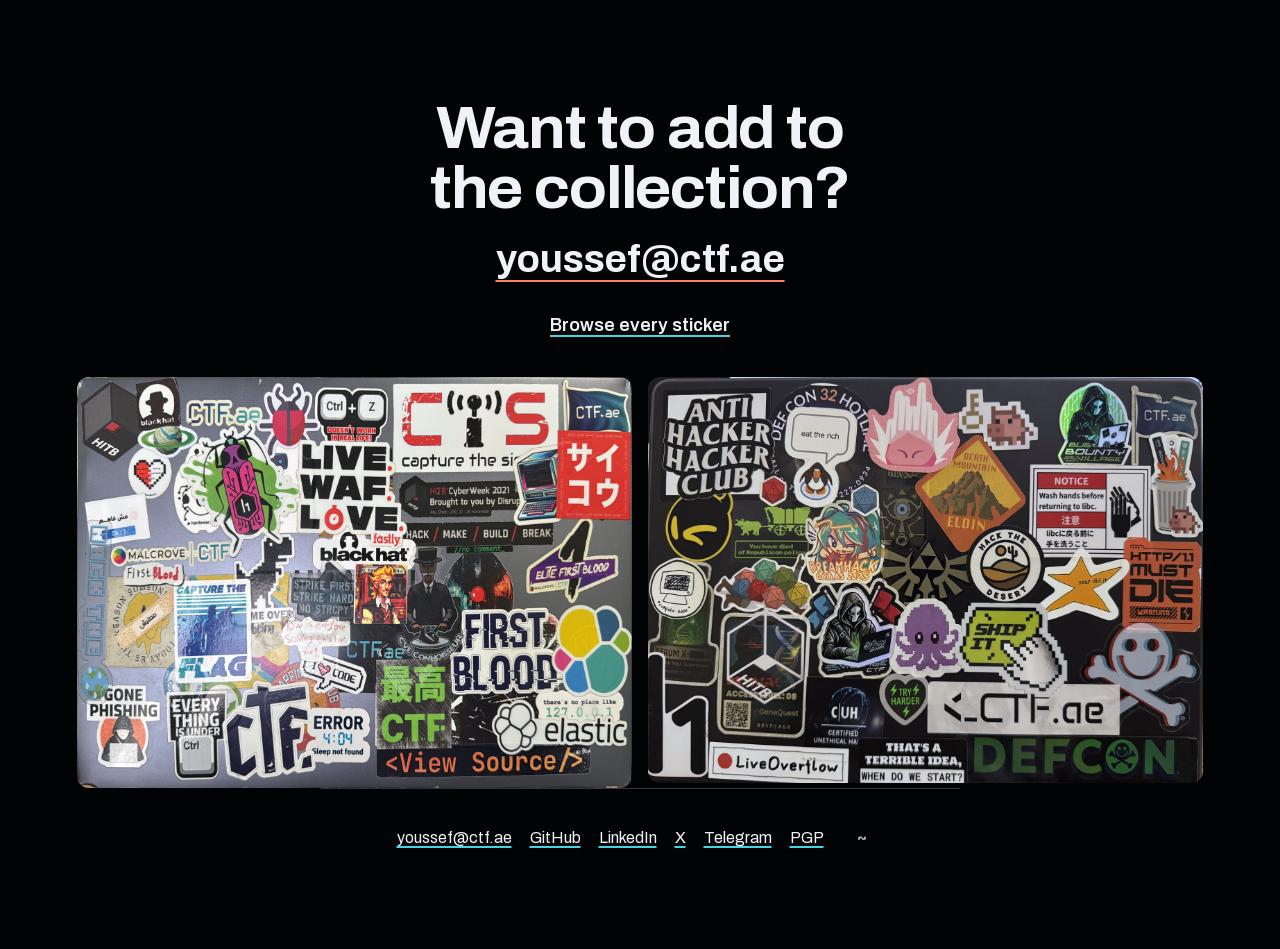
==== commit 4372d234: "Cut first-visit download by about half - Load project screenshots as their moment comes near; skip t" ====
--- a/index.html
+++ b/index.html
@@ -35,10 +35,10 @@
 <link rel="preconnect" href="https://cdn.jsdelivr.net" crossorigin>
 <link rel="preload" as="font" type="font/woff2" href="fonts/archivo-latin-ad60be.woff2" crossorigin>
 <link rel="stylesheet" href="fonts.css">
-<link rel="preload" as="image" href="me-2400.jpg" fetchpriority="high" crossorigin="anonymous">
+<link rel="preload" as="image" href="me-2400.webp" fetchpriority="high" crossorigin="anonymous">
 <link rel="stylesheet" href="style.css">
 <noscript><style>.ldpill { display: none; }</style></noscript>
-<script type="importmap">{"imports":{"three":"https://cdn.jsdelivr.net/npm/three@0.170.0/build/three.module.min.js","three/addons/":"https://cdn.jsdelivr.net/npm/three@0.170.0/examples/jsm/","lenis":"https://cdn.jsdelivr.net/npm/lenis@1.3.20/dist/lenis.mjs","lenis/snap":"https://cdn.jsdelivr.net/npm/lenis@1.3.20/dist/lenis-snap.mjs"}}</script>
+<script type="importmap">{"imports":{"three":"https://cdn.jsdelivr.net/npm/three@0.170.0/build/three.module.min.js","three/addons/":"https://cdn.jsdelivr.net/npm/three@0.170.0/examples/jsm/","lenis":"https://cdn.jsdelivr.net/npm/lenis@1.3.20/dist/lenis.mjs"}}</script>
 </head>
 <body>
 <!--
@@ -50,7 +50,7 @@
 <nav class="top" aria-label="Sections"><a href="#story">Story</a><a href="#projects">Projects</a><a href="#cv">CV</a><a href="#collection">Contact</a><a href="stickers.html">Stickers</a></nav>
 <div class="prog" aria-hidden="true"></div>
 <p class="ldpill" aria-hidden="true">Loading the laptops</p>
-<div class="photo" aria-hidden="true"><img src="me-2400.jpg" width="1600" height="1066" alt="" decoding="async" crossorigin="anonymous"></div>
+<div class="photo" aria-hidden="true"><img src="me-2400.webp" width="1600" height="1066" alt="" decoding="async" crossorigin="anonymous"></div>
 <canvas id="lid" aria-hidden="true"></canvas>
 
 <main id="main">
@@ -74,7 +74,7 @@
       </ul>
       <p class="cue" aria-hidden="true"><span class="ld">Loading the laptops</span><span class="go">Scroll for the story</span></p>
     </div>
-    <figure class="hero-fig"><img src="me-2400.jpg" crossorigin="anonymous" width="2400" height="1599" alt="Youssef on stage mid-talk, hands up, behind a laptop covered in CTF and hacker-con stickers" fetchpriority="high"></figure>
+    <figure class="hero-fig"><img src="me-2400.webp" crossorigin="anonymous" width="2400" height="1599" alt="Youssef on stage mid-talk, hands up, behind a laptop covered in CTF and hacker-con stickers" fetchpriority="high"></figure>
   </header>
 
   <section class="step center q" data-scene="q" id="story" aria-labelledby="h-q" tabindex="0"><div class="inner"><h2 id="h-q">What makes a good hacker?</h2></div></section>
--- a/style.css
+++ b/style.css
@@ -291,6 +291,7 @@
 .static .hero { min-height: 90svh; }
 html:not(.gl) .shot { display: block; margin-top: 8px; } /* static path, and the stand-in while the laptops load */
 html:not(.gl):not(.static) .shot { max-height: 34vh; width: auto; max-width: 100%; }
+.inner.pin .shot { display: none; } /* pinned copy stays hidden until the reveal; a shown stand-in there counts as on screen and every lazy image loads */
 .static .finale .lidpair { display: grid; grid-template-columns: 1fr 1fr; gap: 16px; margin: 24px auto 0; max-width: 1180px; }
 .static .finale { flex-direction: column; align-items: center; }
 .static .lidpair img { width: 100%; height: auto; border-radius: 12px; }
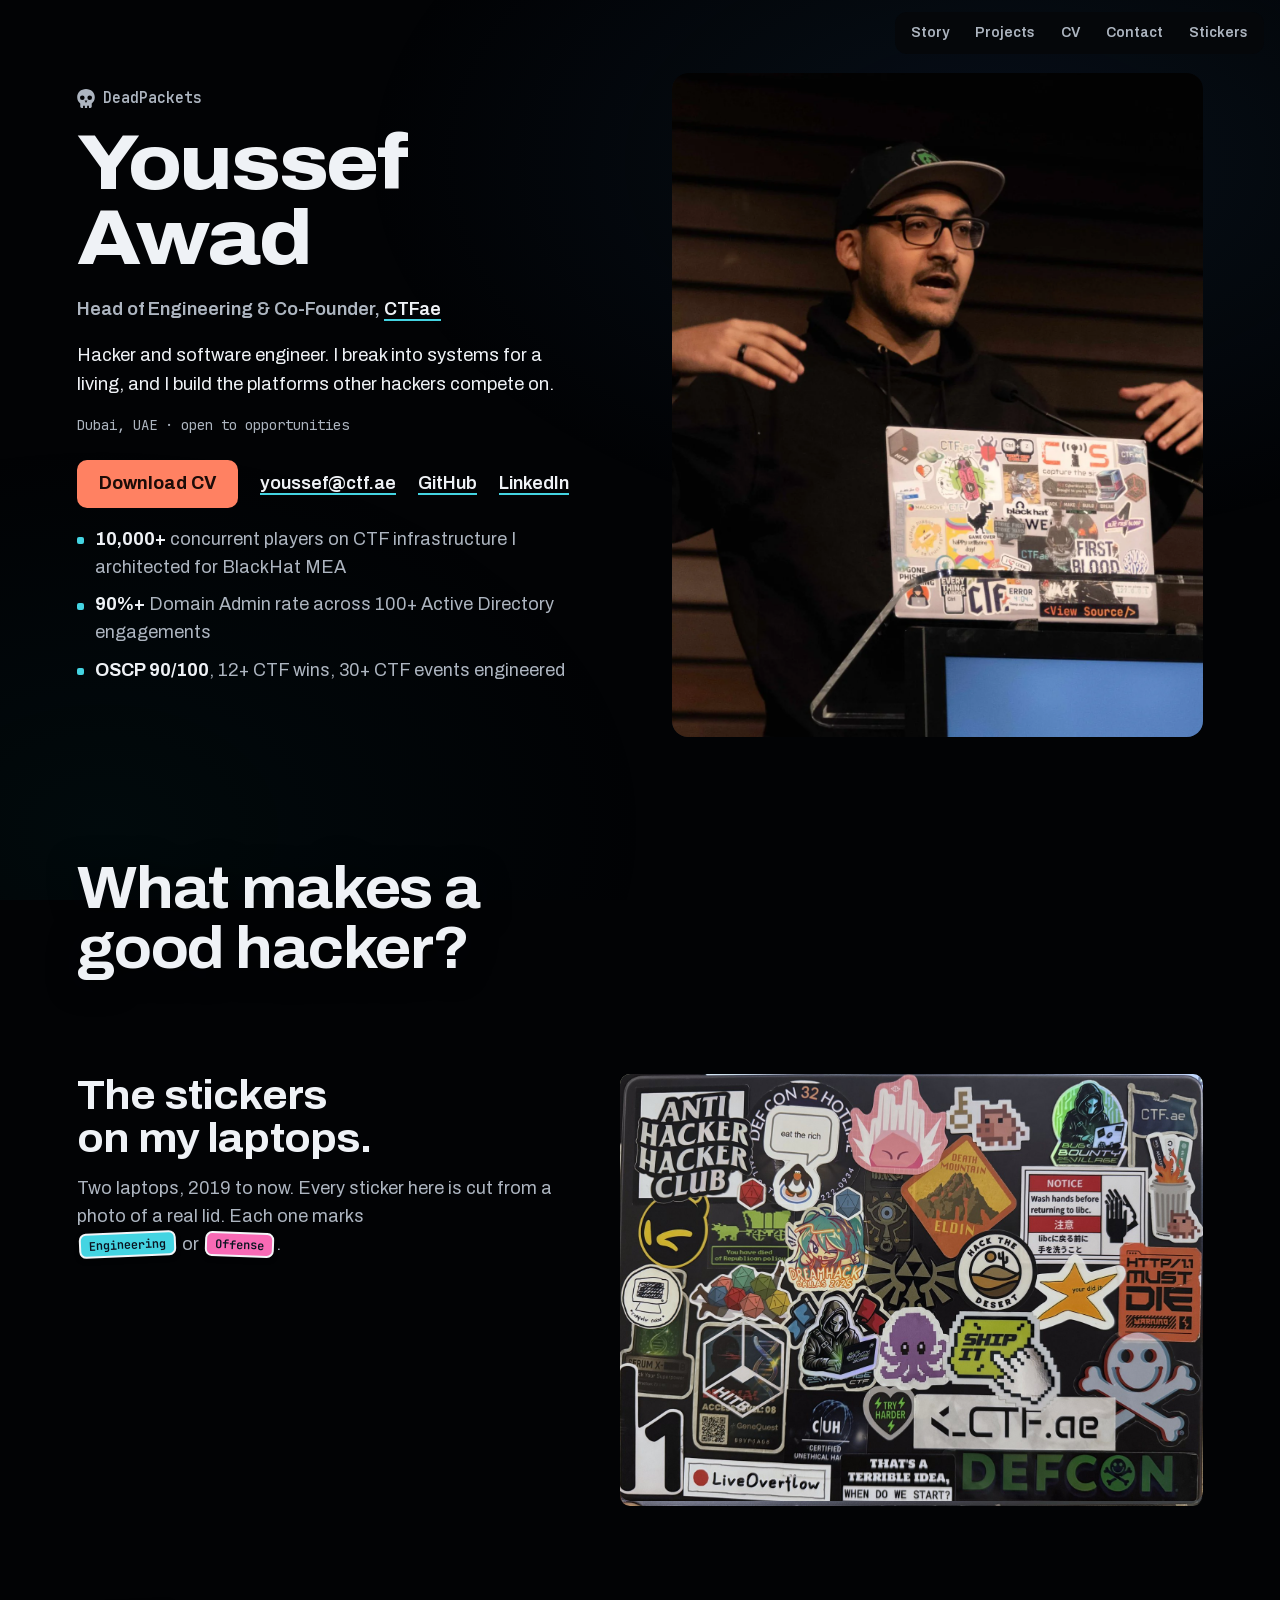
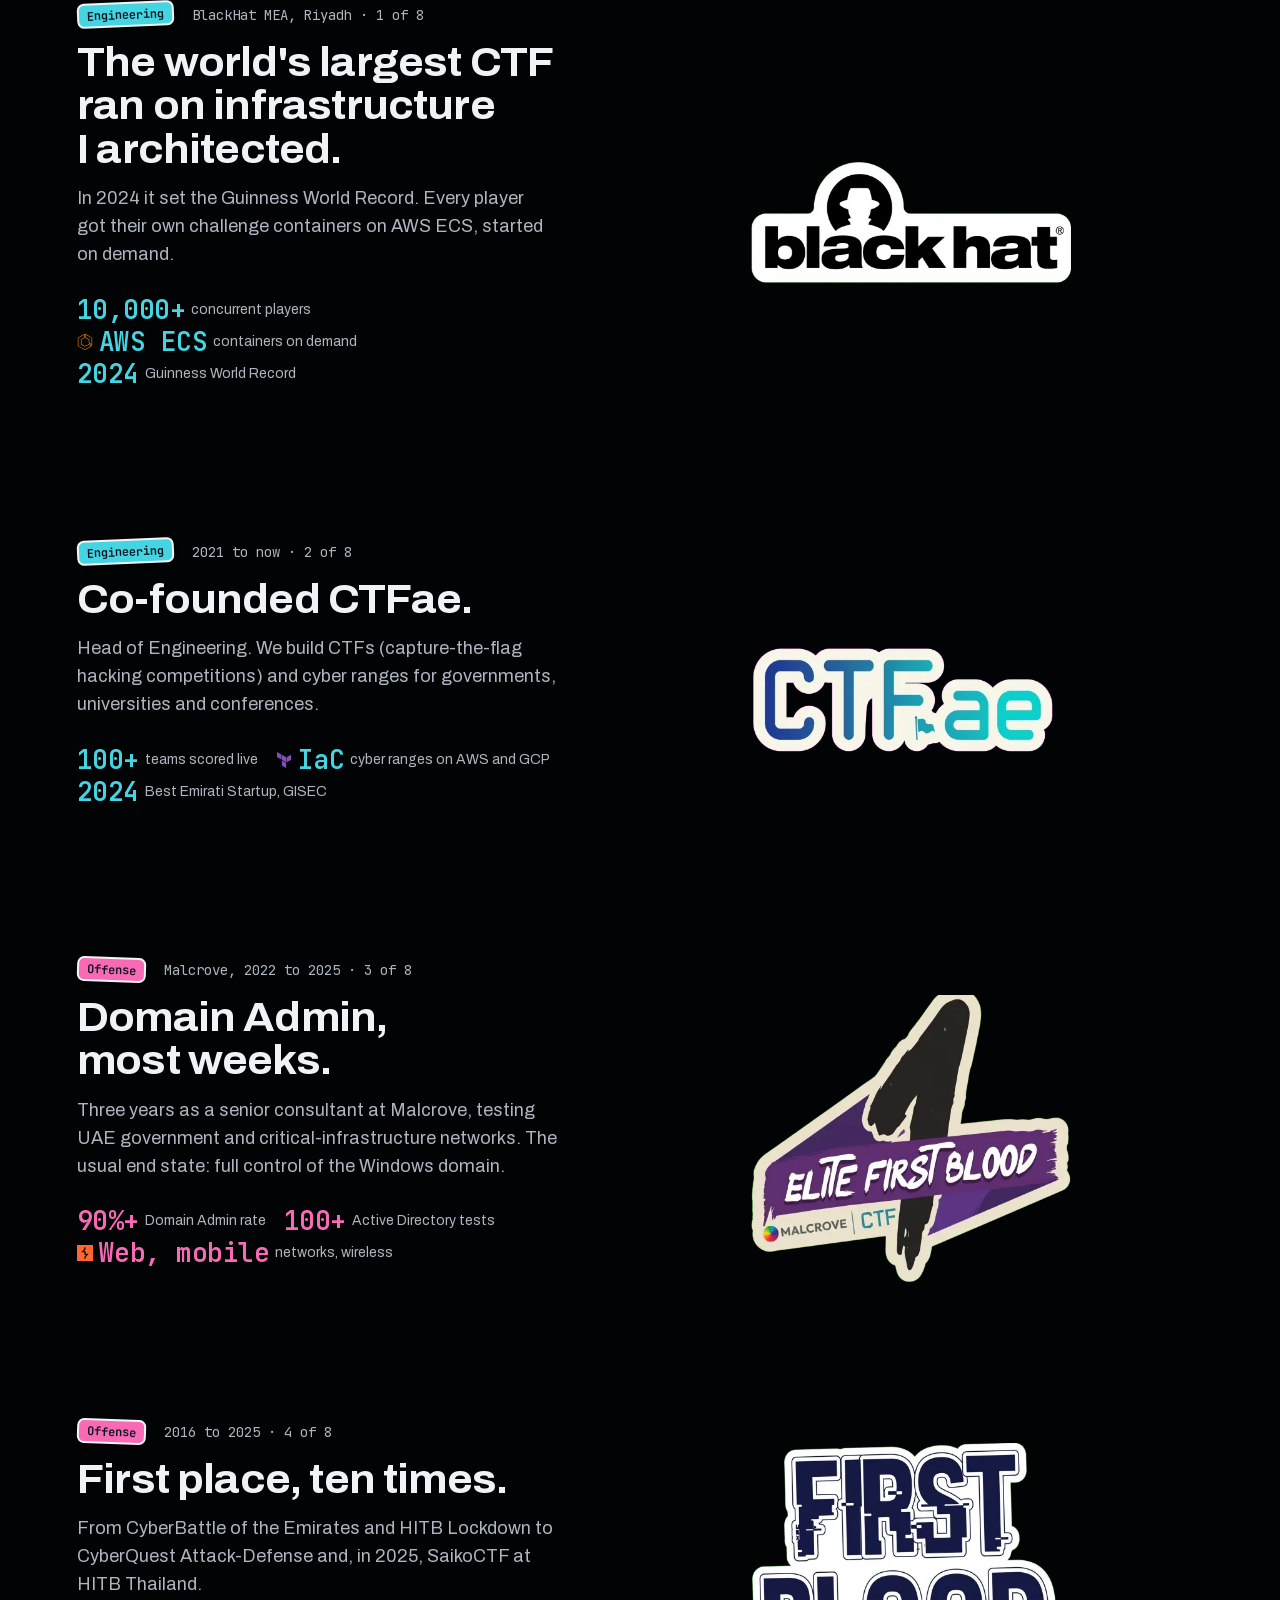
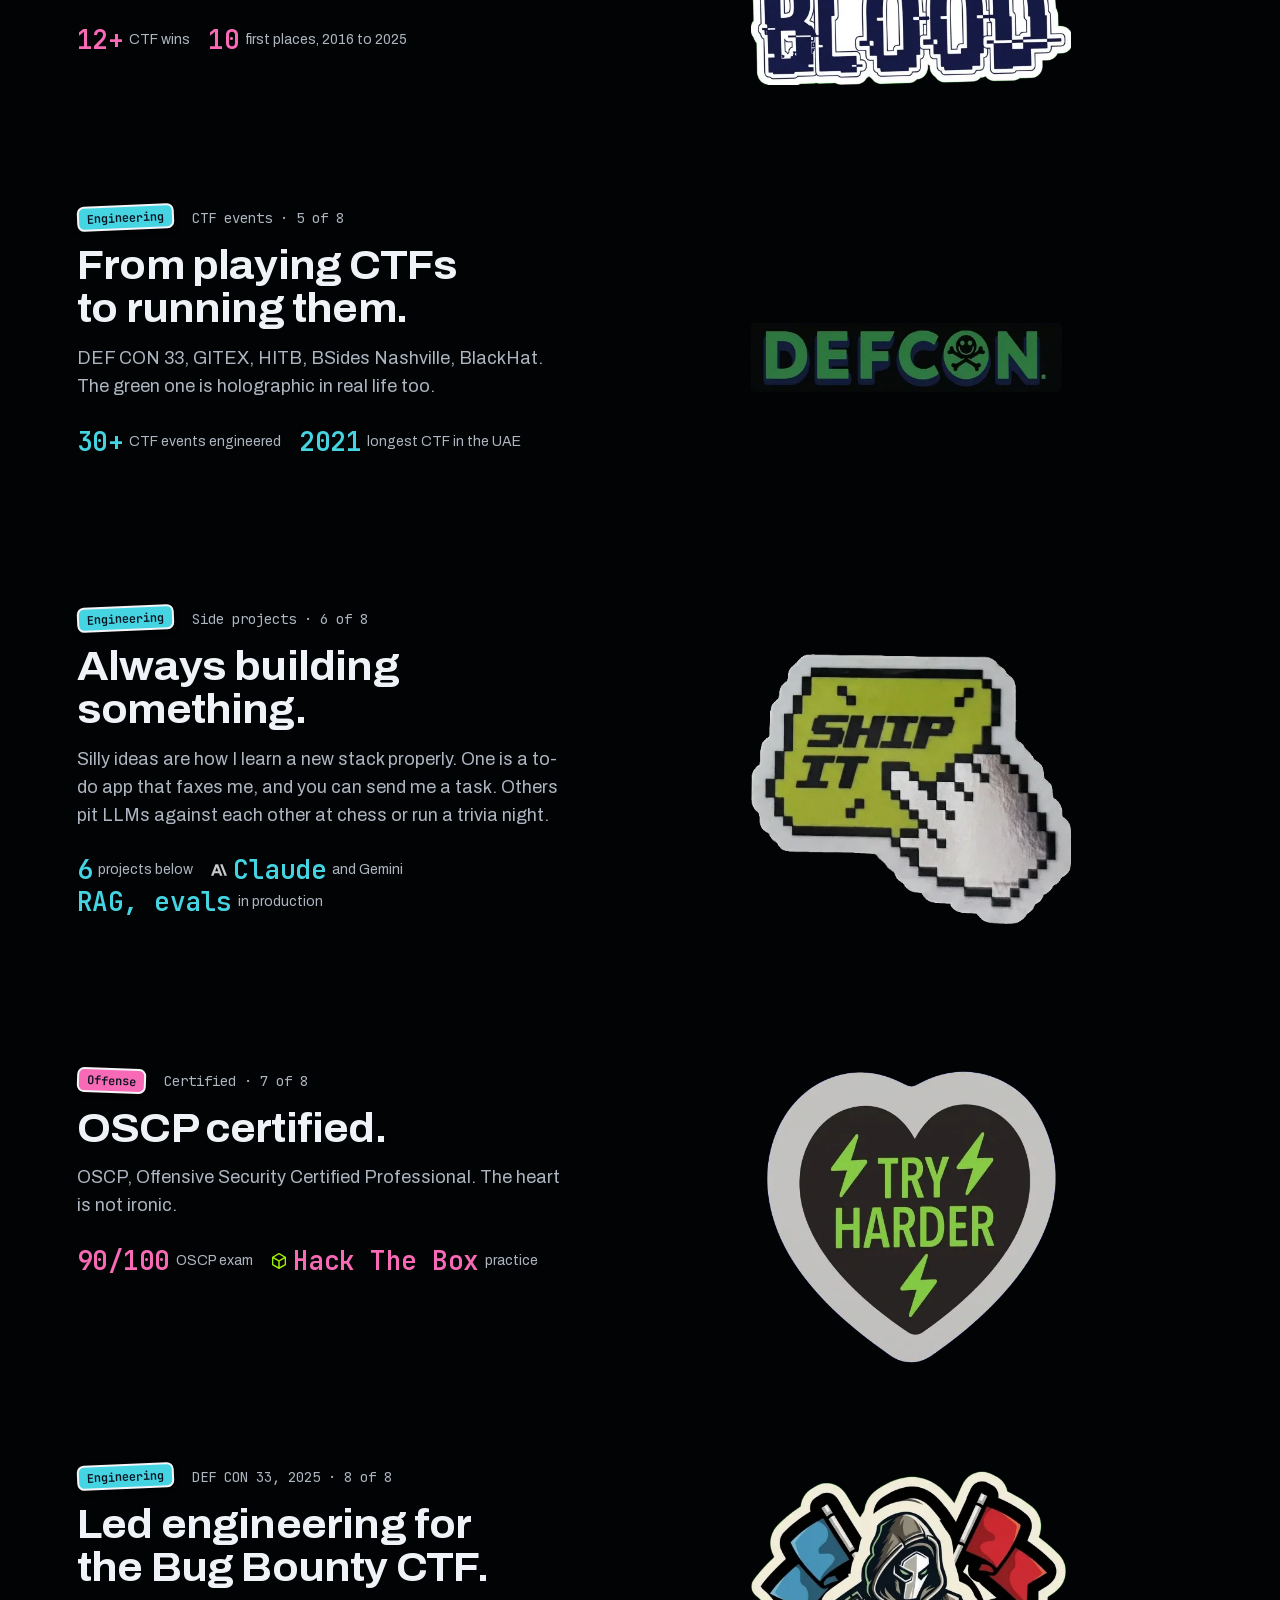
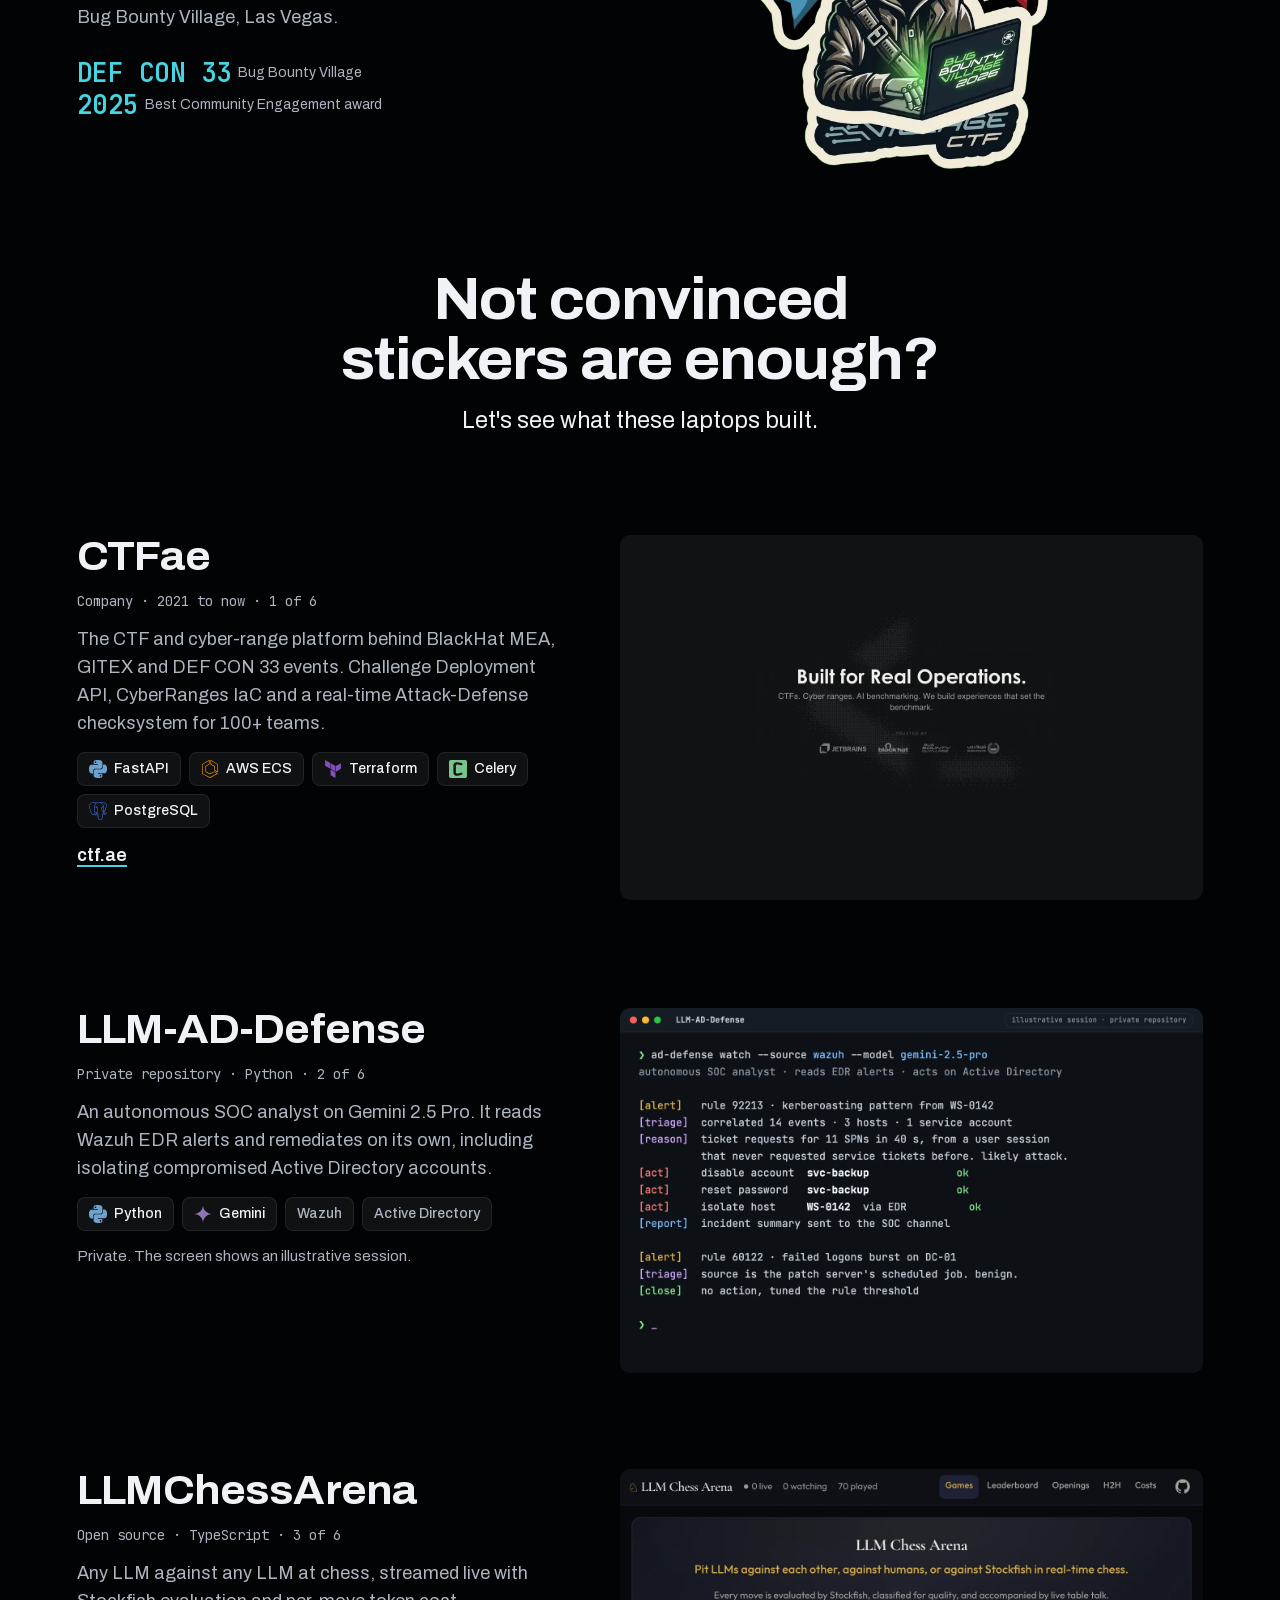
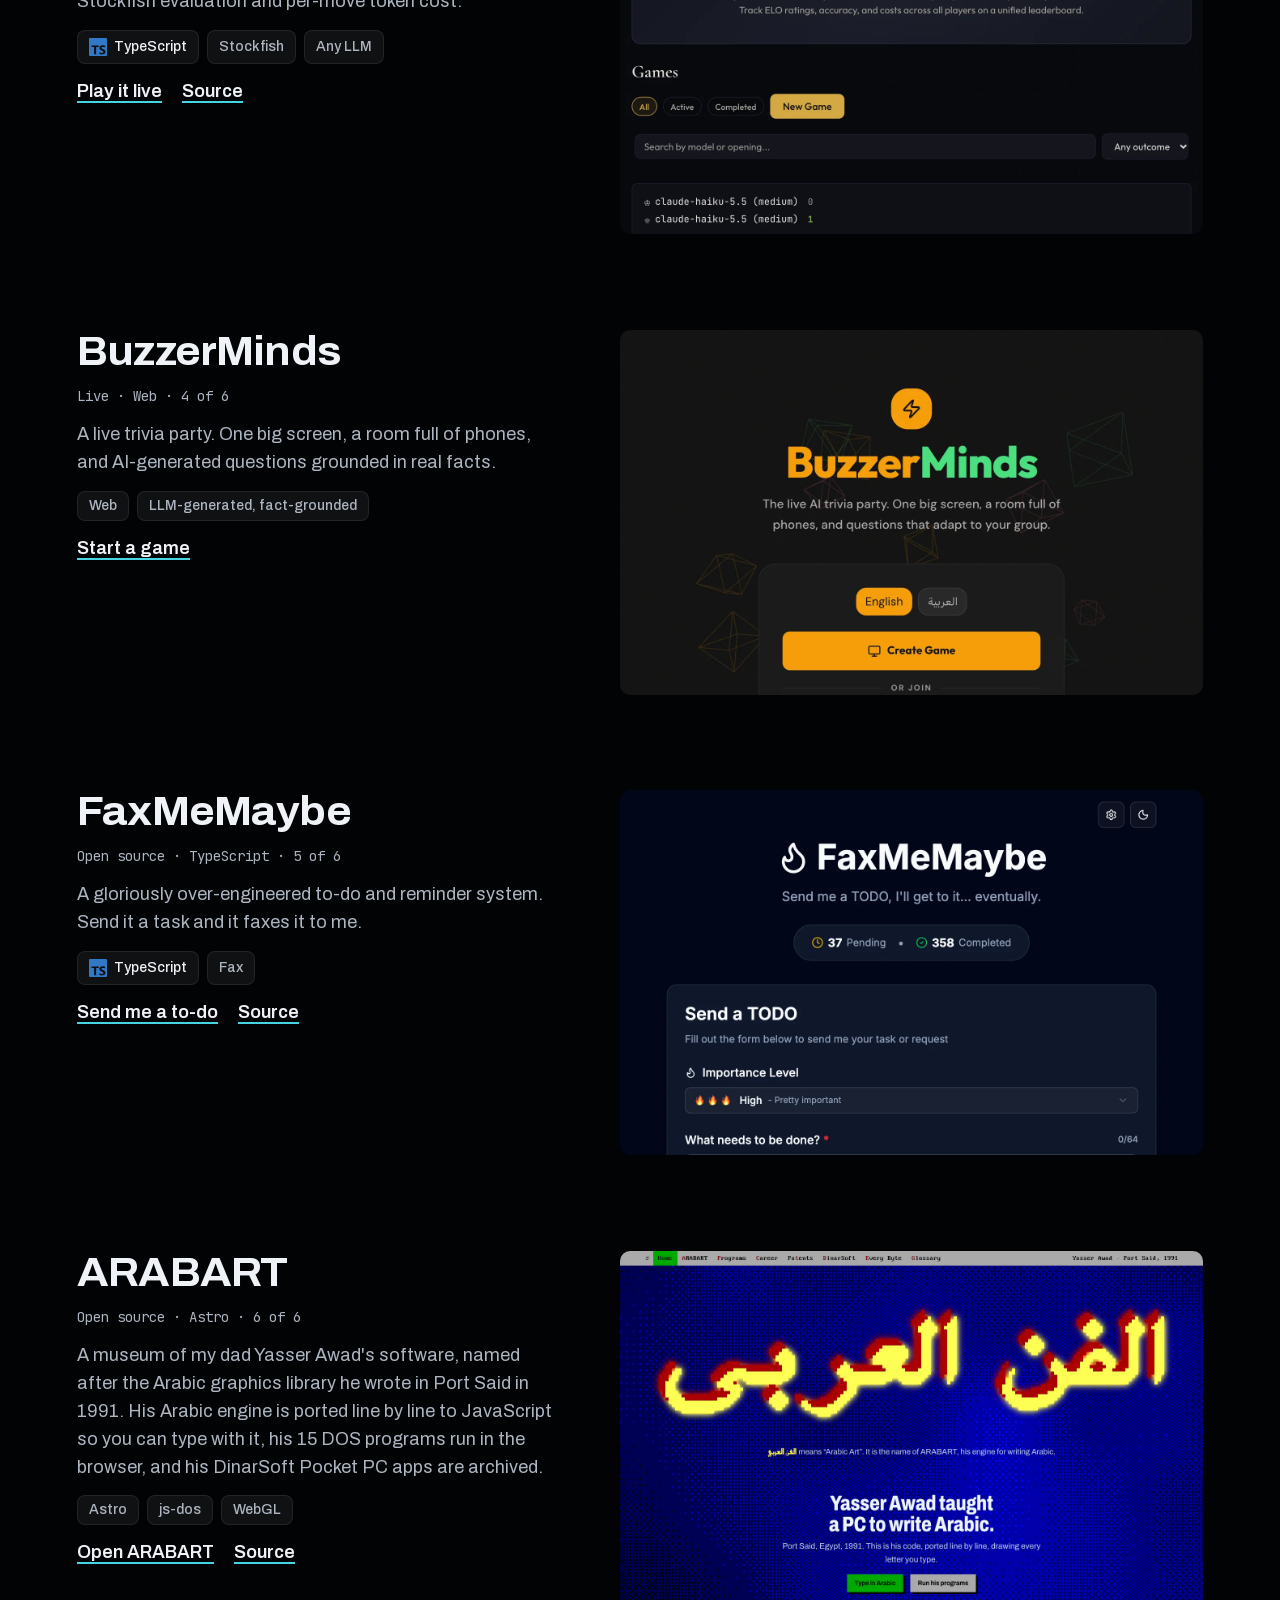
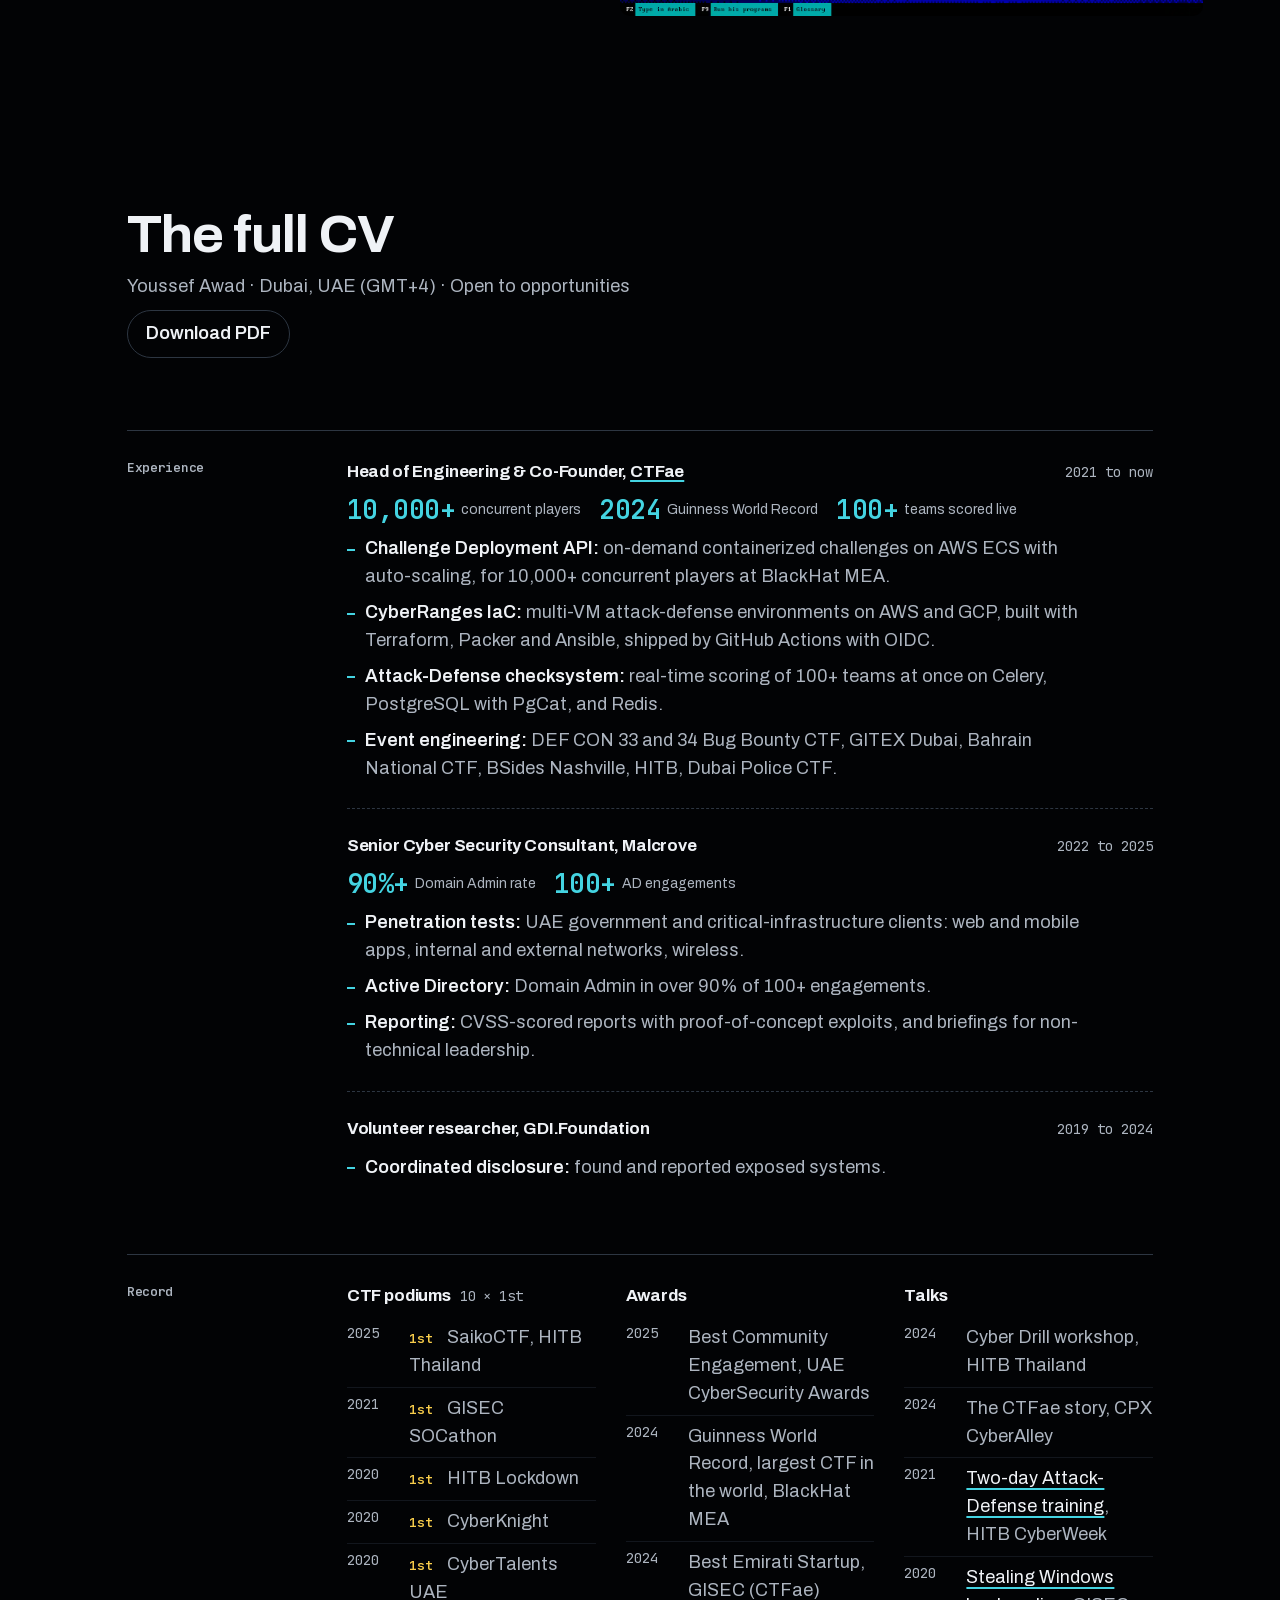
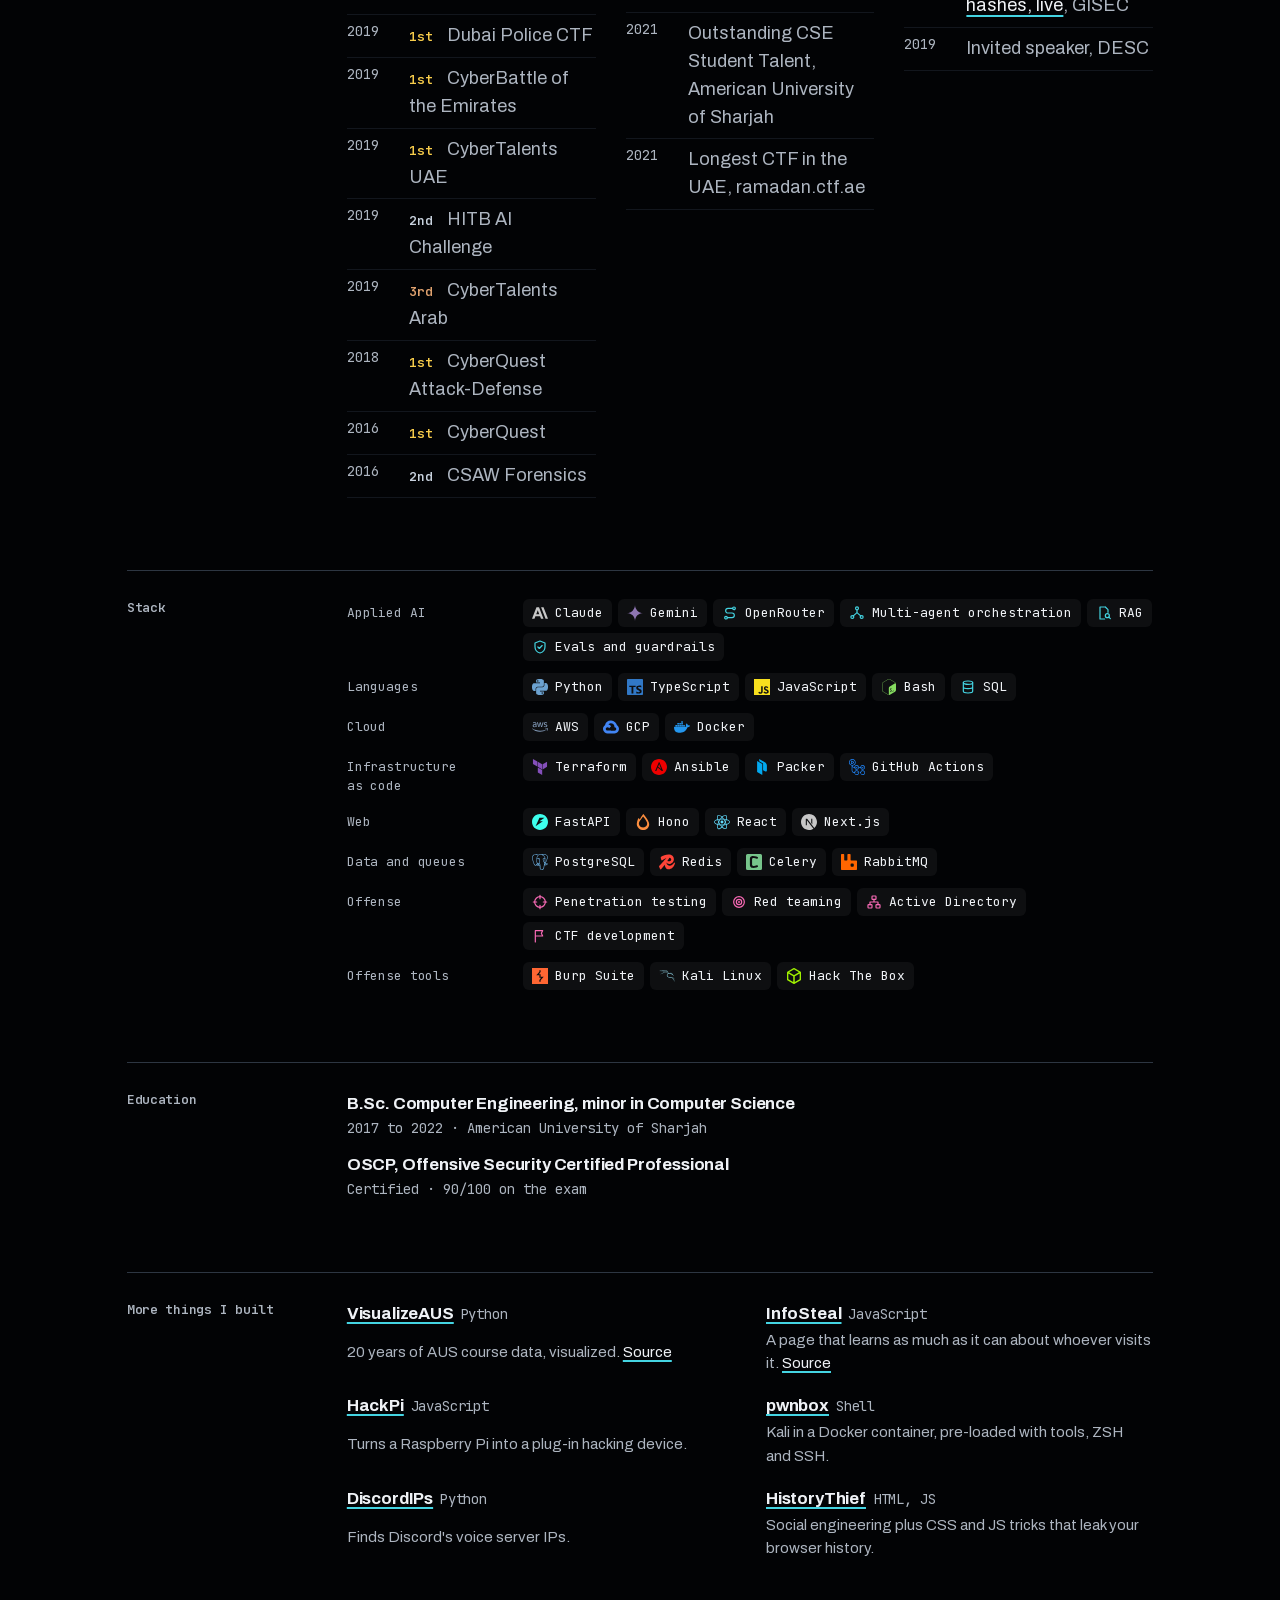
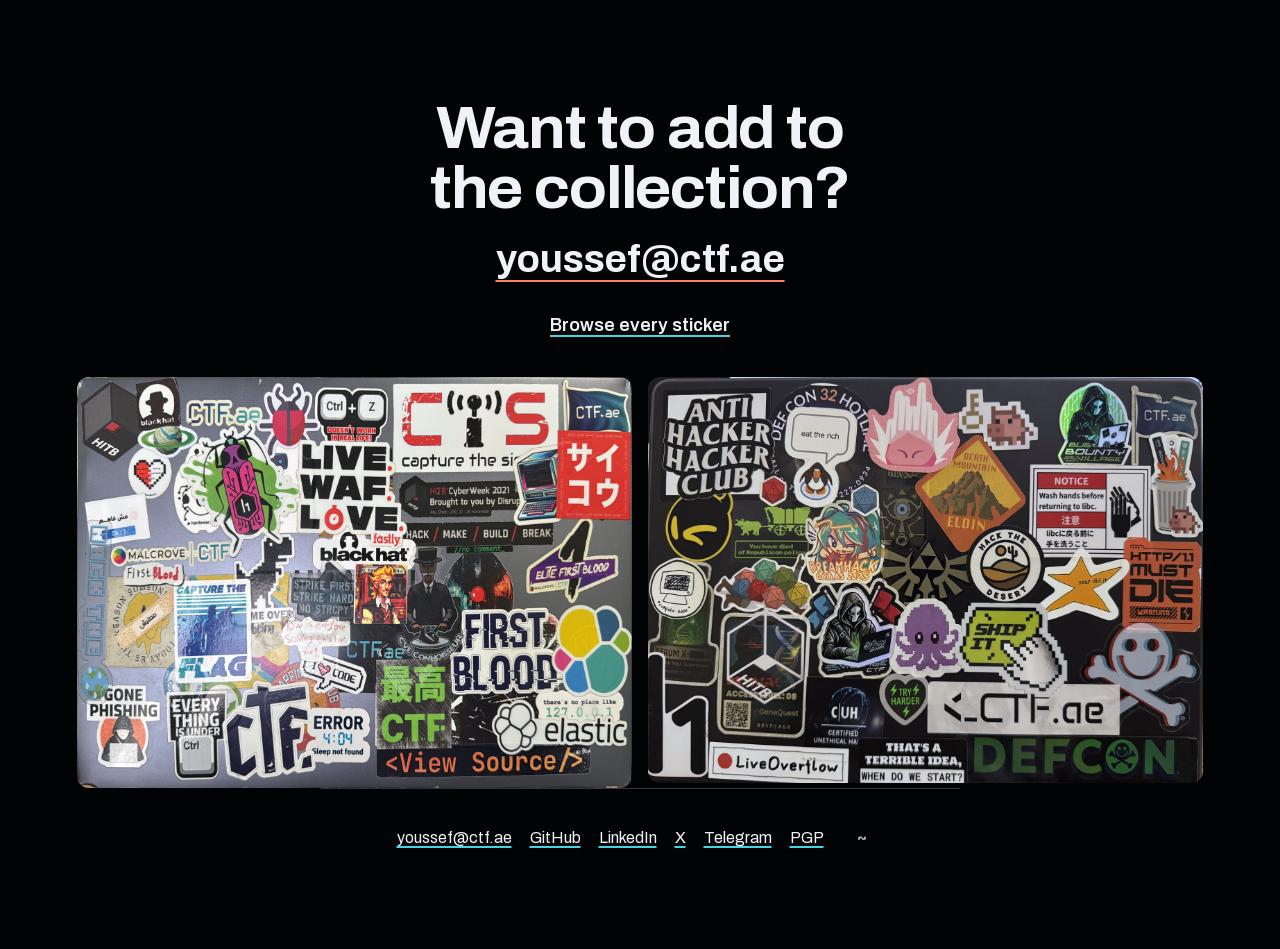
==== commit 8e453fa8: "Replace DOSArchive with ARABART The archive is now ARABART at arabart.deadpackets.pw (repo DeadPacke" ====
--- a/index.html
+++ b/index.html
@@ -156,12 +156,12 @@
     <ul class="stack"><li><img src="icons/typescript.svg" alt="" width="18" height="18">TypeScript</li><li class="txt">Fax</li></ul>
     <p class="links"><a href="https://remind.deadpackets.pw/">Send me a to-do</a> <a href="https://github.com/DeadPackets/FaxMeMaybe">Source</a></p>
     <img class="shot" src="screens/faxmemaybe.webp" width="1440" height="900" alt="FaxMeMaybe form: send me a TODO, with importance and due date" loading="lazy"></div></section>
-  <section class="step project" data-scene="project" data-shot="dosarchive"><div class="inner">
-    <h2 id="h-p7">DOSArchive</h2><p class="when">Open source · Astro</p>
-    <p>My dad Yasser Awad's DOS programs from the early 1990s, restored and playable in the browser. On the screen: SUN.EXE, his 1993 Arabic program about the sun in C and Assembly, which won 3rd place in a PC Middle East programming competition.</p>
-    <ul class="stack"><li class="txt">Astro</li><li class="txt">DOS, in the browser</li></ul>
-    <p class="links"><a href="https://projects.deadpackets.pw/DOSArchive/">Open the archive</a> <a href="https://github.com/DeadPackets/DOSArchive">Source</a></p>
-    <img class="shot" src="screens/dosarchive.webp" width="1440" height="900" alt="DOSArchive: 15 programs by Yasser Awad, 1991 to 1993" loading="lazy"></div></section>
+  <section class="step project" data-scene="project" data-shot="arabart"><div class="inner">
+    <h2 id="h-p7">ARABART</h2><p class="when">Open source · Astro</p>
+    <p>A museum of my dad Yasser Awad's software, named after the Arabic graphics library he wrote in Port Said in 1991. His Arabic engine is ported line by line to JavaScript so you can type with it, his 15 DOS programs run in the browser, and his DinarSoft Pocket PC apps are archived.</p>
+    <ul class="stack"><li class="txt">Astro</li><li class="txt">js-dos</li><li class="txt">WebGL</li></ul>
+    <p class="links"><a href="https://arabart.deadpackets.pw/">Open ARABART</a> <a href="https://github.com/DeadPackets/ARABART">Source</a></p>
+    <img class="shot" src="screens/arabart.webp" width="1440" height="900" alt="ARABART home page: الفن العربي drawn by his engine above the line Yasser Awad taught a PC to write Arabic" loading="lazy"></div></section>
 
   <section class="cv" data-scene="cv" id="cv" aria-labelledby="h-cv" tabindex="-1">
     <svg class="sprite" aria-hidden="true"><symbol id="g-route" viewBox="0 0 24 24"><circle cx="6" cy="19" r="2"/><circle cx="18" cy="5" r="2"/><path d="M8 19h7a3.5 3.5 0 0 0 0-7H9a3.5 3.5 0 0 1 0-7h7"/></symbol><symbol id="g-agents" viewBox="0 0 24 24"><circle cx="12" cy="5" r="2.2"/><circle cx="5" cy="18" r="2.2"/><circle cx="19" cy="18" r="2.2"/><path d="M12 7.2v4.3l-5.5 4.8M12 11.5l5.5 4.8"/></symbol><symbol id="g-rag" viewBox="0 0 24 24"><path d="M14 3H6v18h7M14 3l4 4v4"/><circle cx="17" cy="16" r="3"/><path d="m19.2 18.2 2.3 2.3"/></symbol><symbol id="g-evals" viewBox="0 0 24 24"><path d="M12 3 4.5 6v5.5c0 4.6 3.2 8.2 7.5 9.5 4.3-1.3 7.5-4.9 7.5-9.5V6Z"/><path d="m8.8 12 2.2 2.2 4.2-4.4"/></symbol><symbol id="g-sql" viewBox="0 0 24 24"><ellipse cx="12" cy="5.5" rx="7" ry="2.5"/><path d="M5 5.5v13c0 1.4 3.1 2.5 7 2.5s7-1.1 7-2.5v-13M5 12c0 1.4 3.1 2.5 7 2.5s7-1.1 7-2.5"/></symbol><symbol id="g-pentest" viewBox="0 0 24 24"><circle cx="12" cy="12" r="8"/><path d="M12 2v5M12 17v5M2 12h5M17 12h5"/></symbol><symbol id="g-redteam" viewBox="0 0 24 24"><circle cx="12" cy="12" r="8"/><circle cx="12" cy="12" r="4"/><circle cx="12" cy="12" r="0.6"/></symbol><symbol id="g-ad" viewBox="0 0 24 24"><rect x="9" y="3" width="6" height="5" rx="1"/><rect x="3" y="16" width="6" height="5" rx="1"/><rect x="15" y="16" width="6" height="5" rx="1"/><path d="M12 8v4M6 16v-4h12v4"/></symbol><symbol id="g-ctf" viewBox="0 0 24 24"><path d="M5 21V4h11l-2 4 2 4H5"/></symbol></svg>
